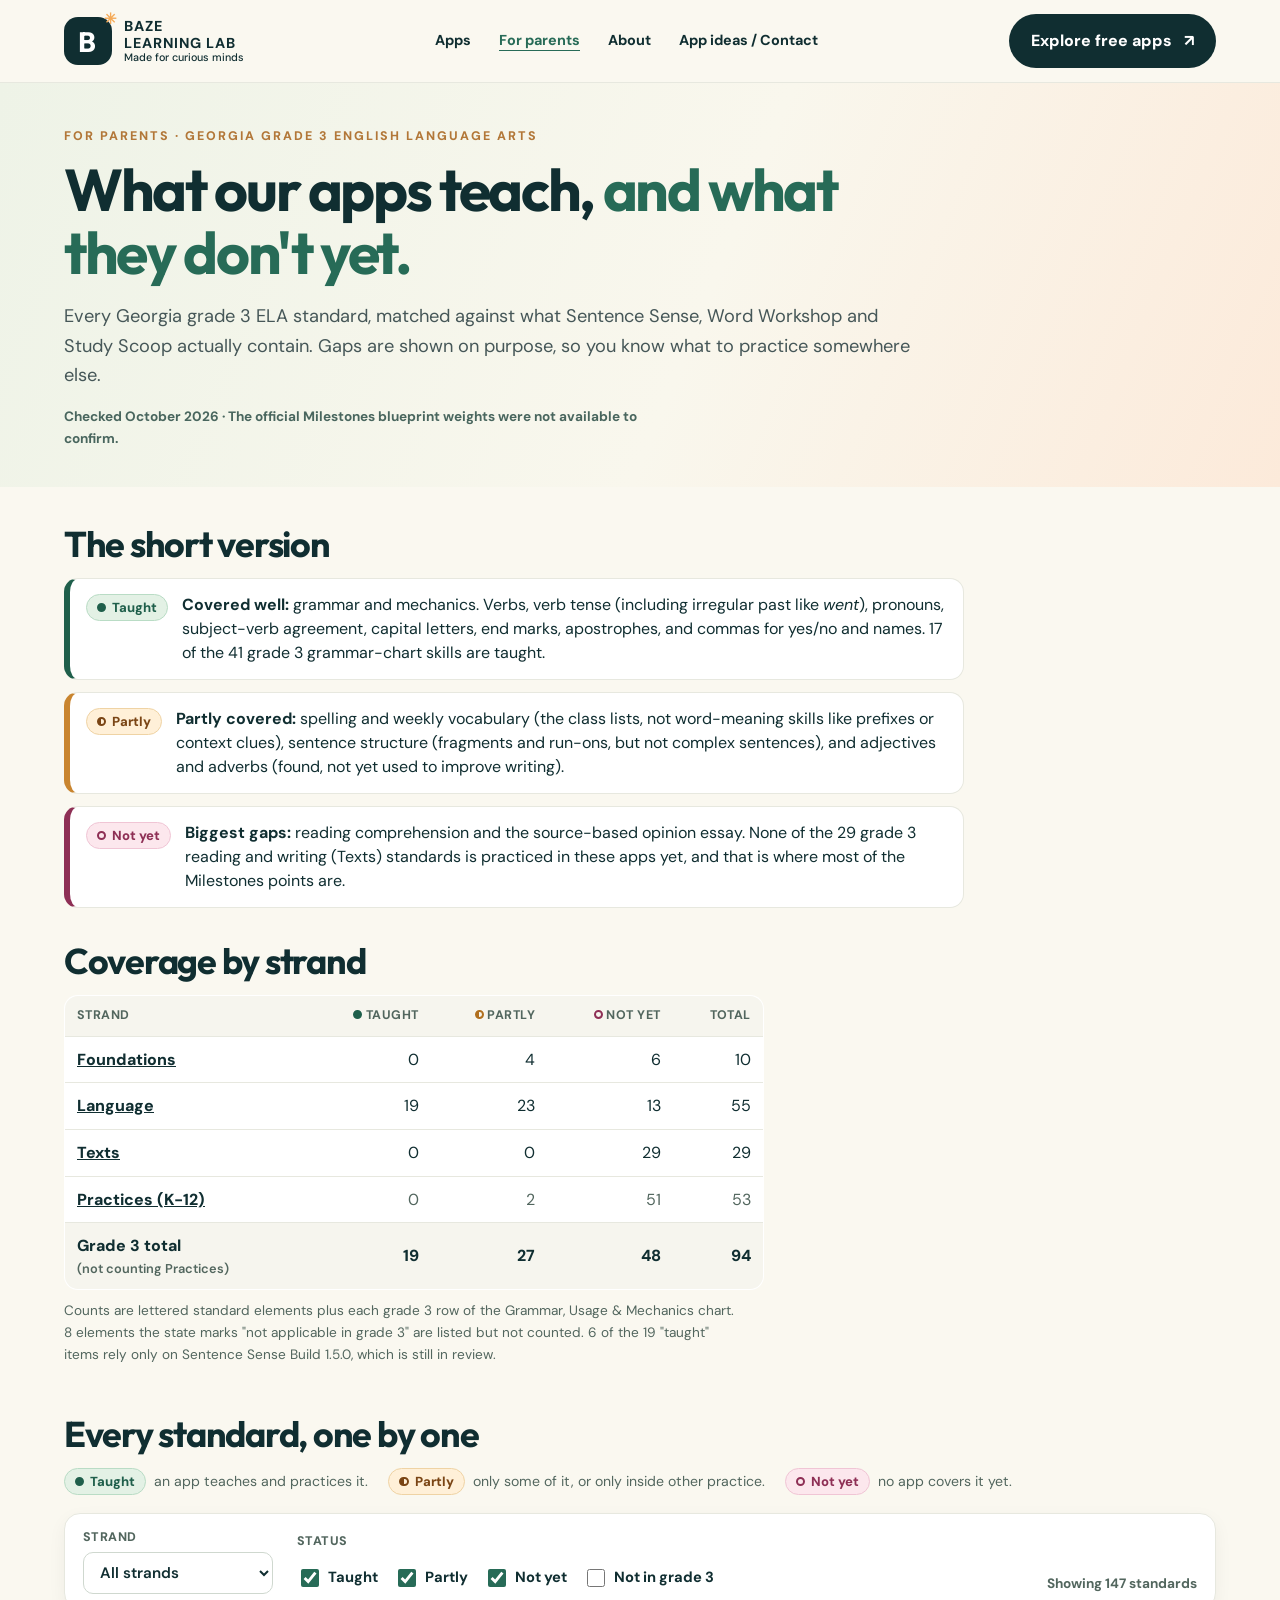
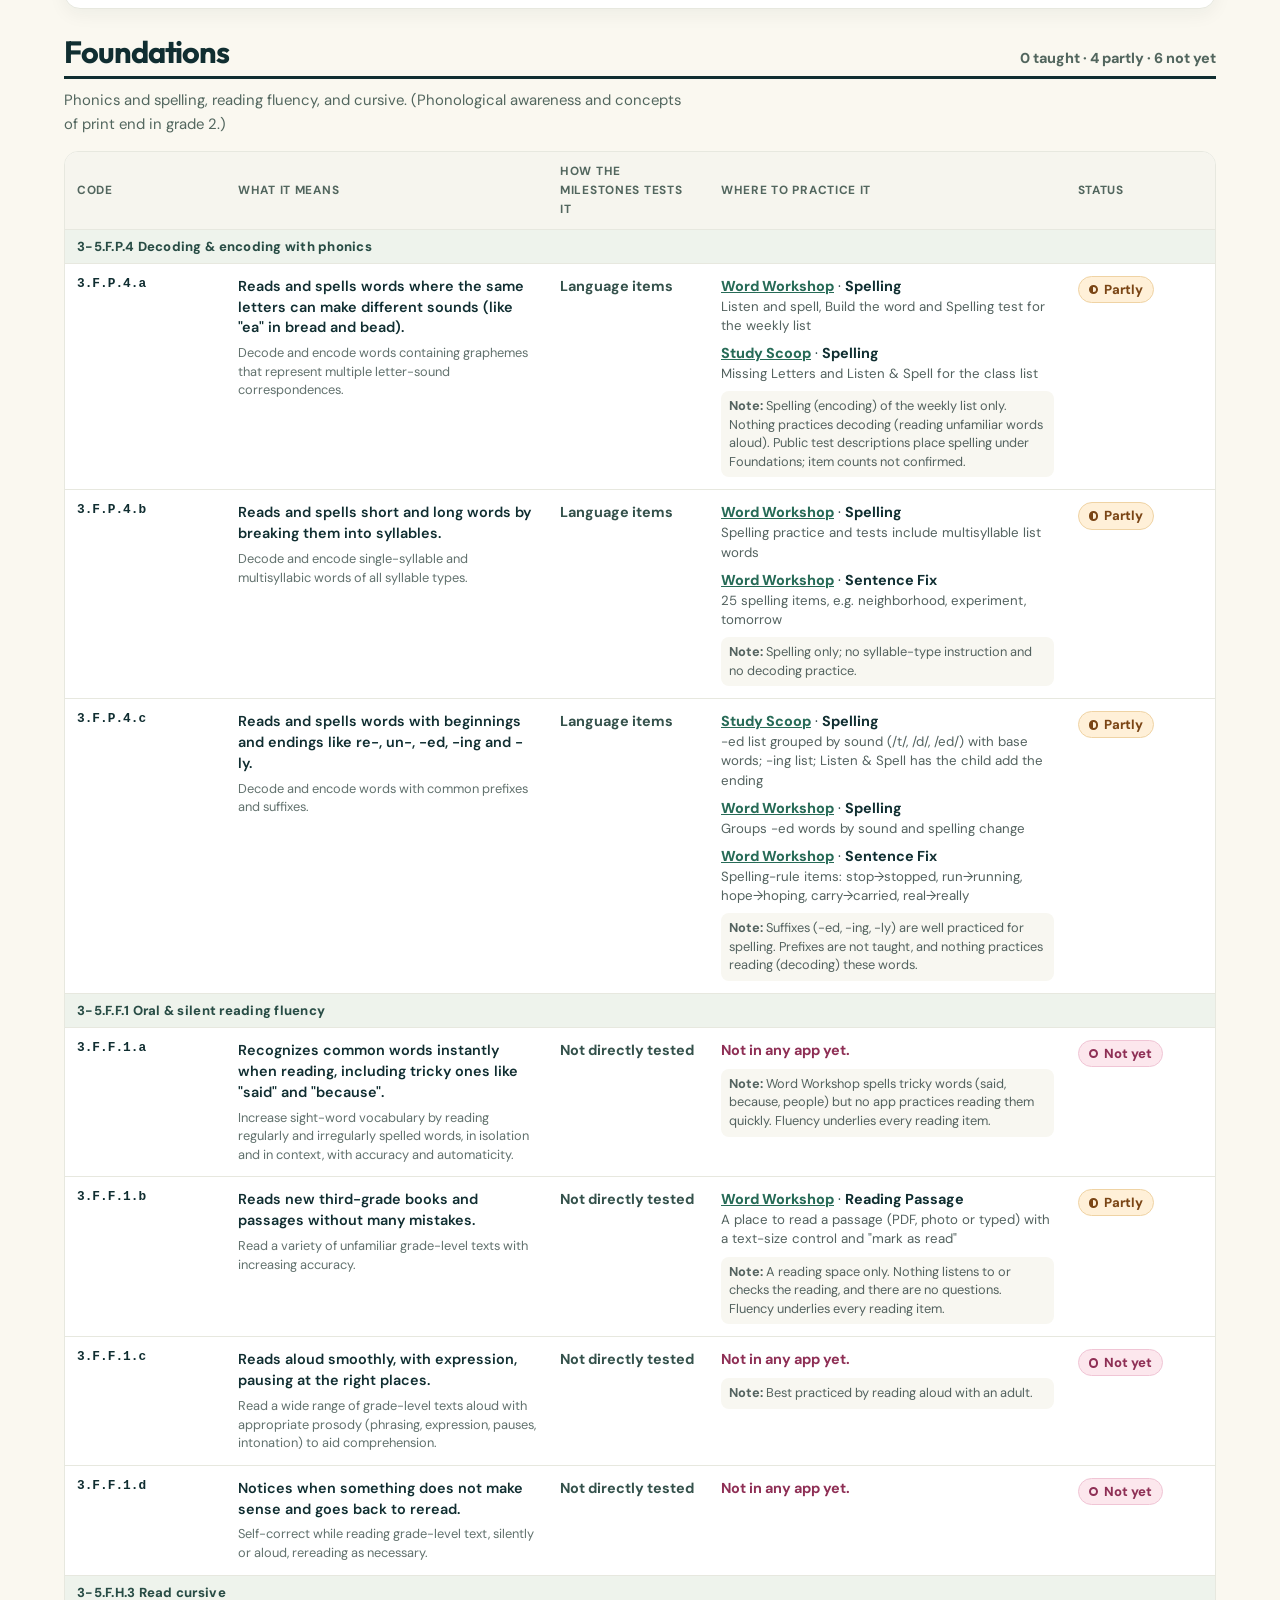
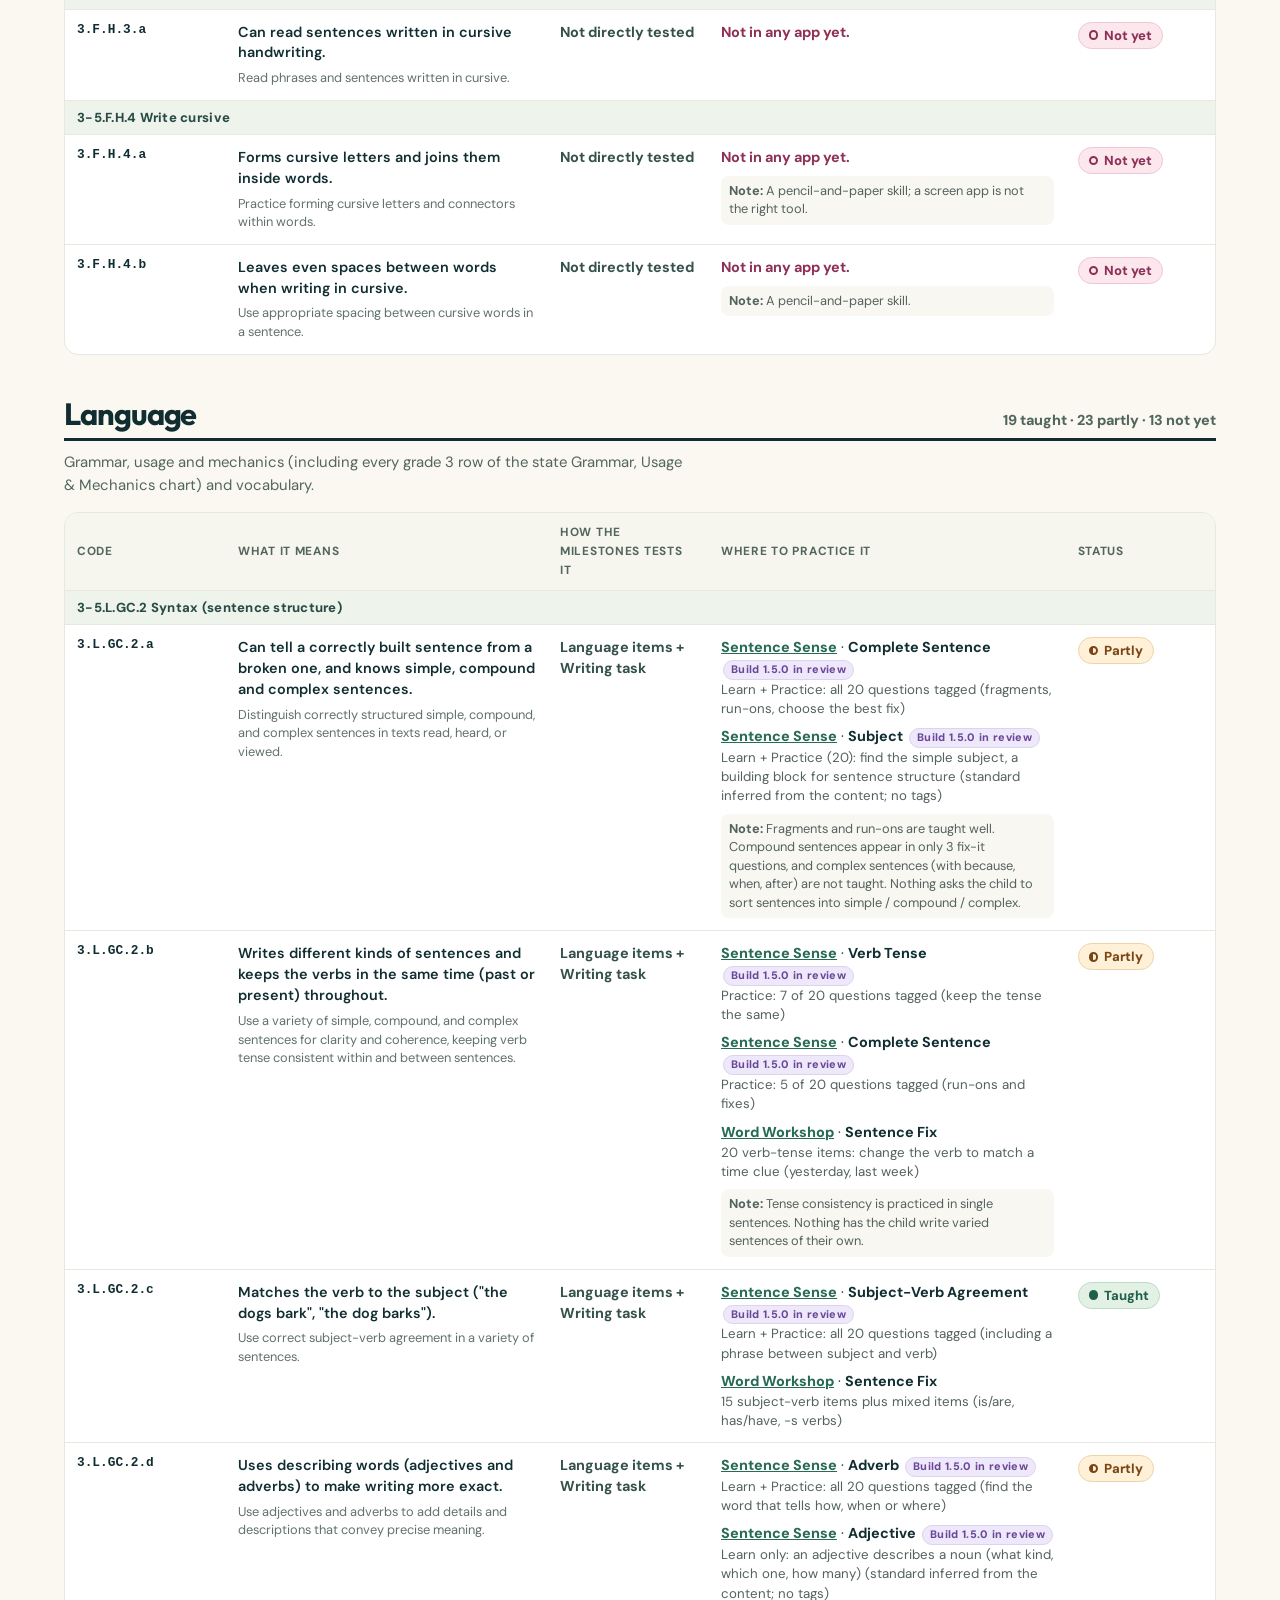
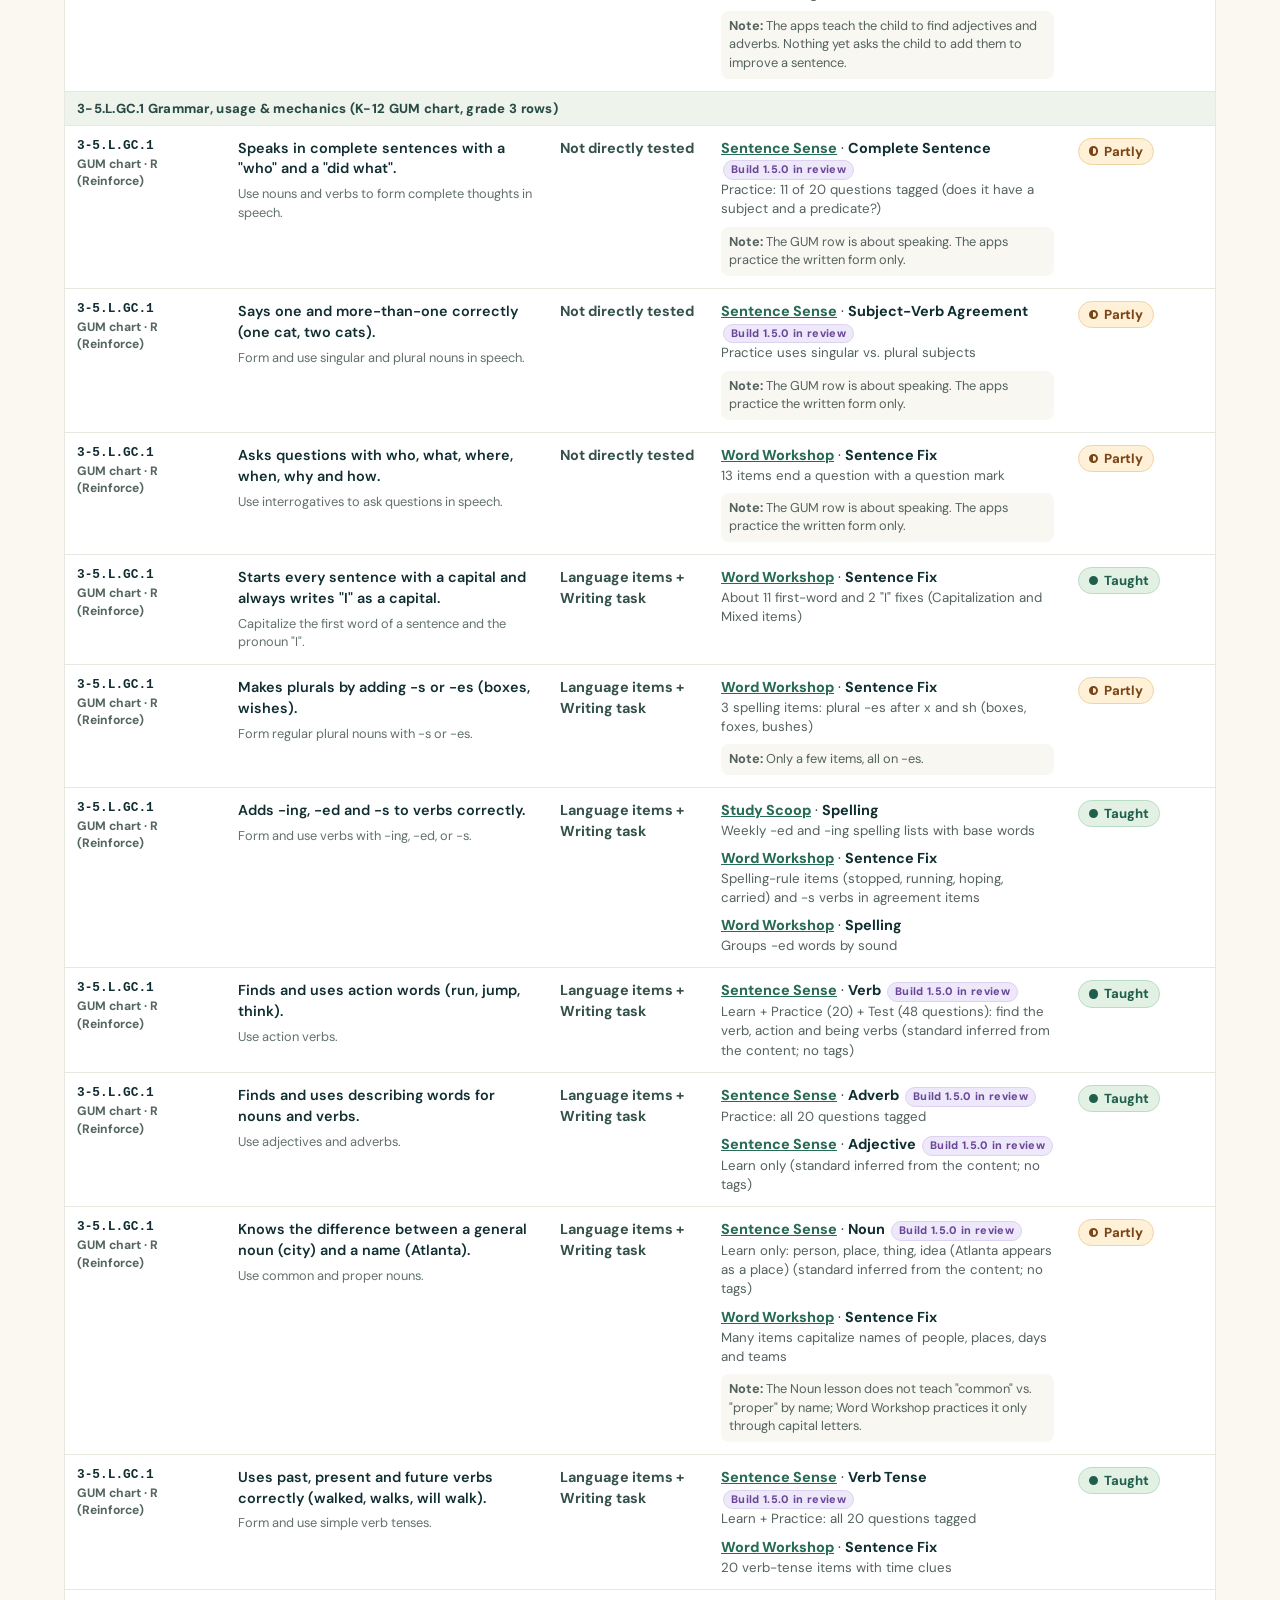
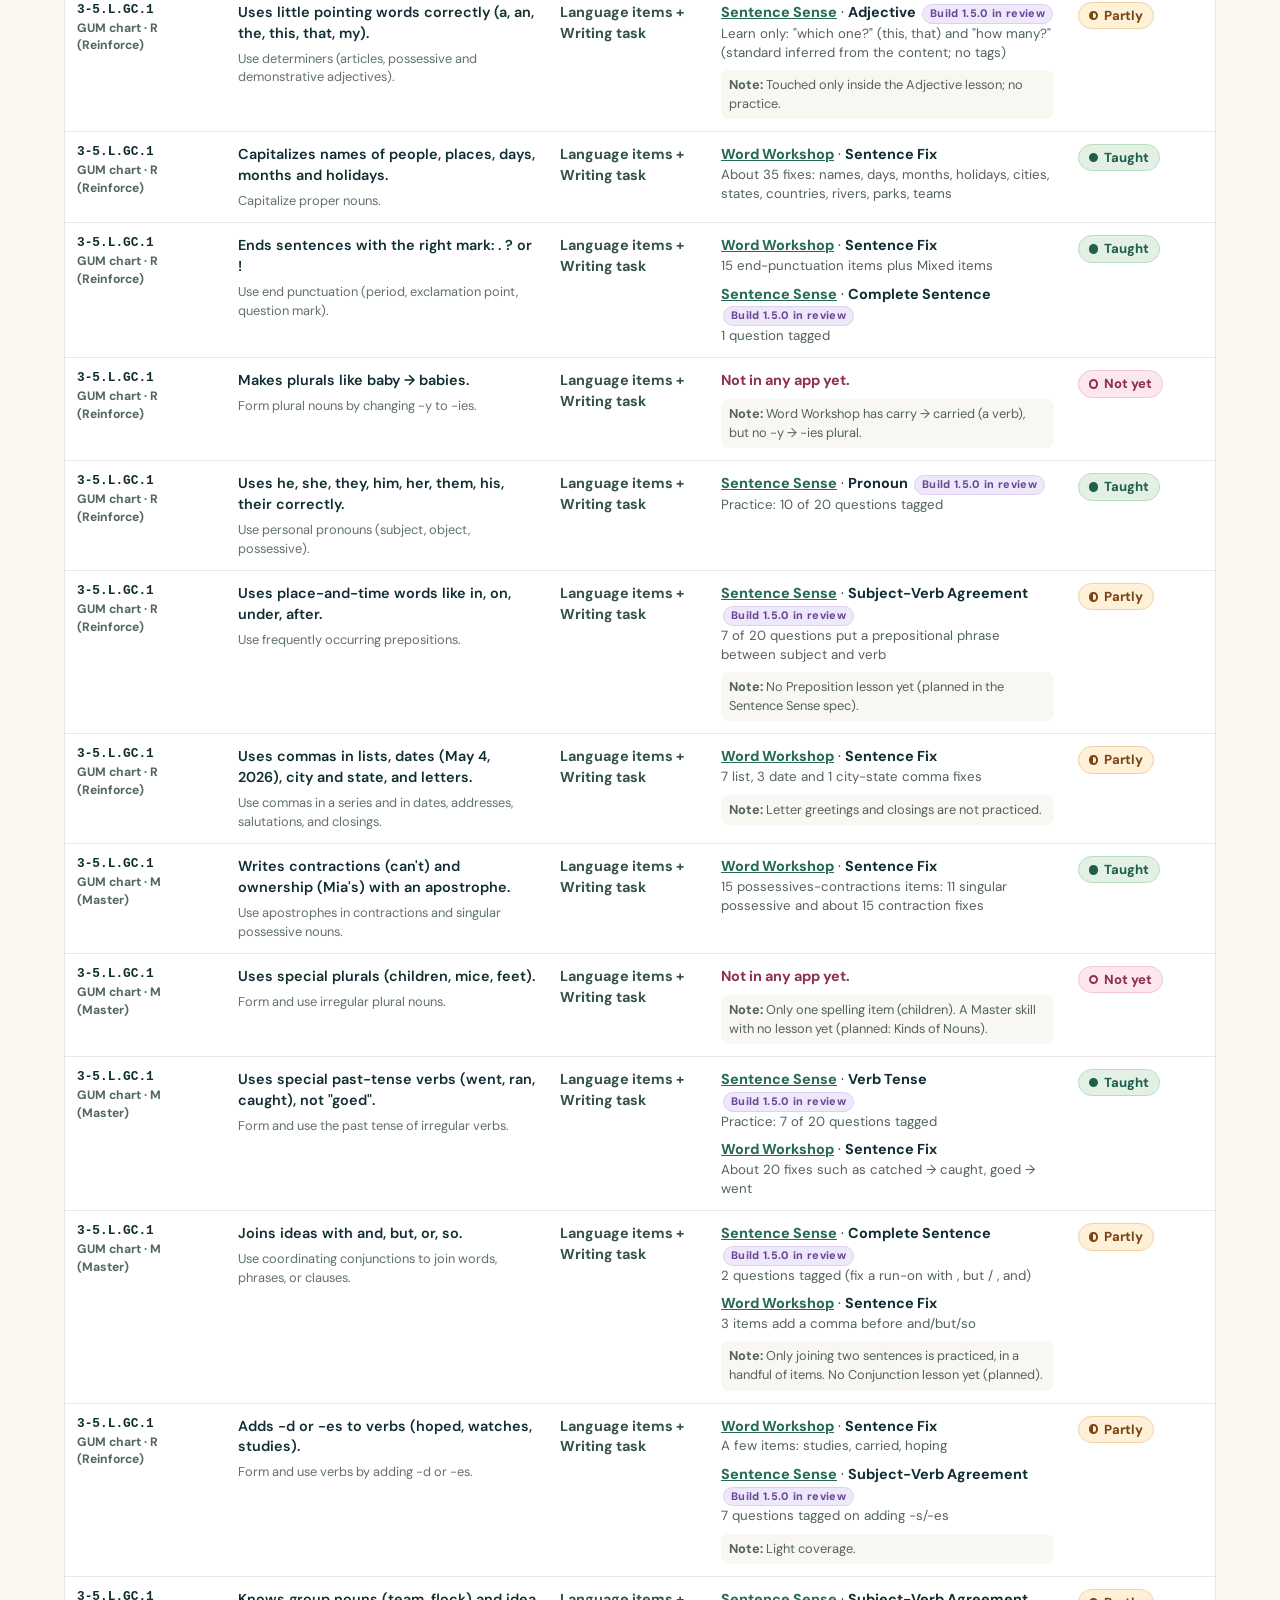
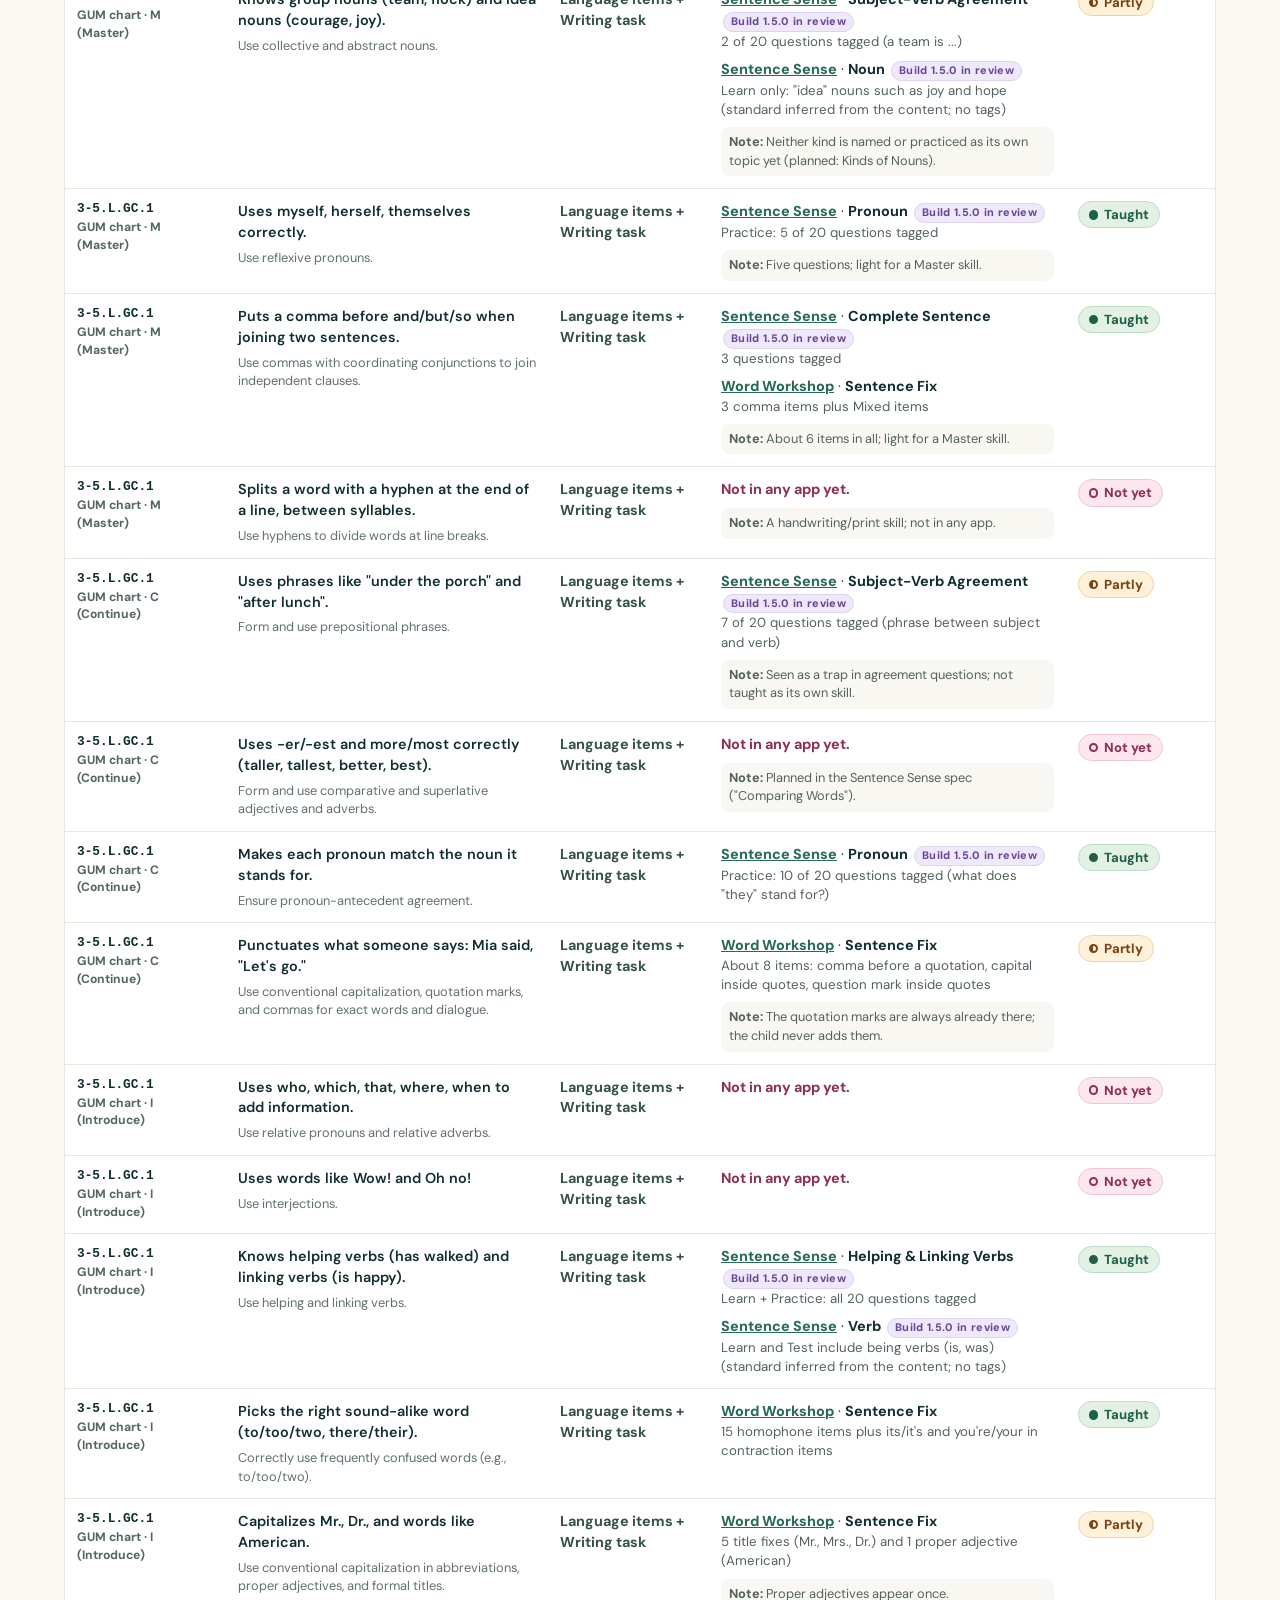
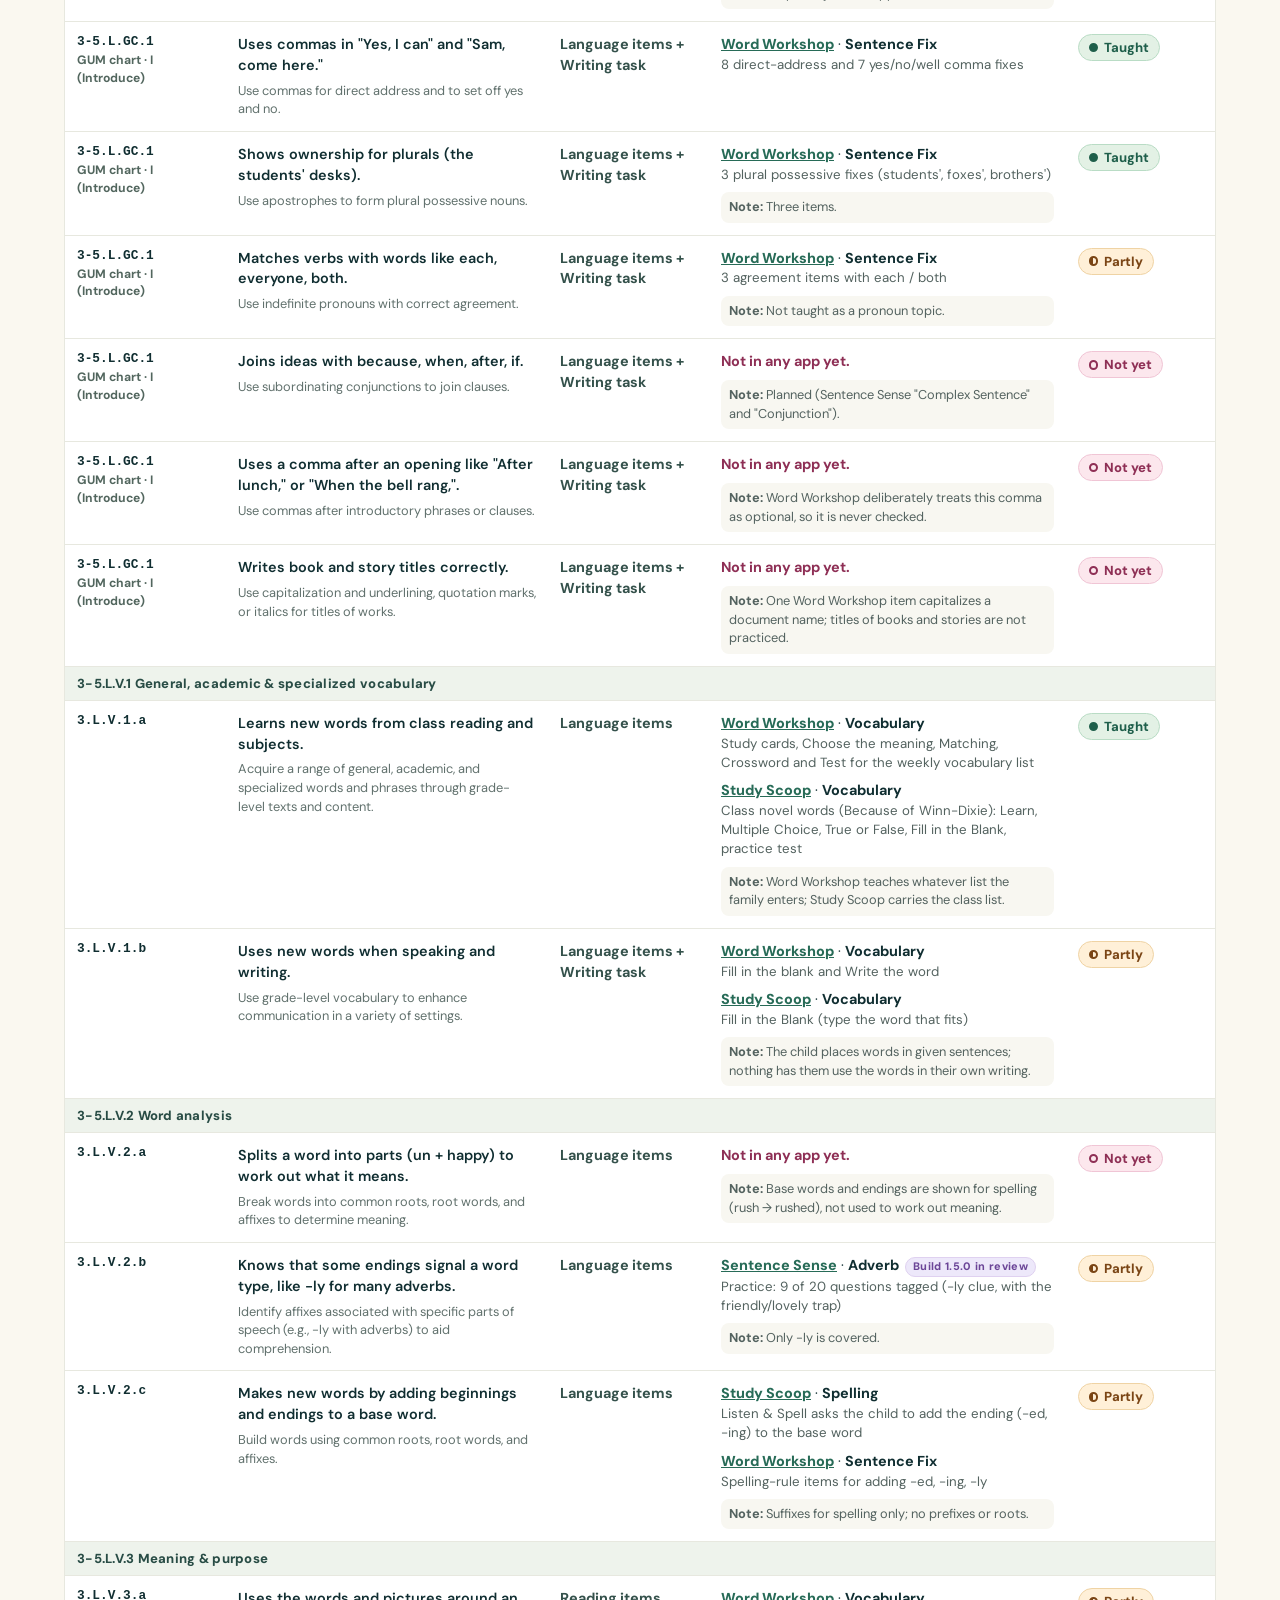
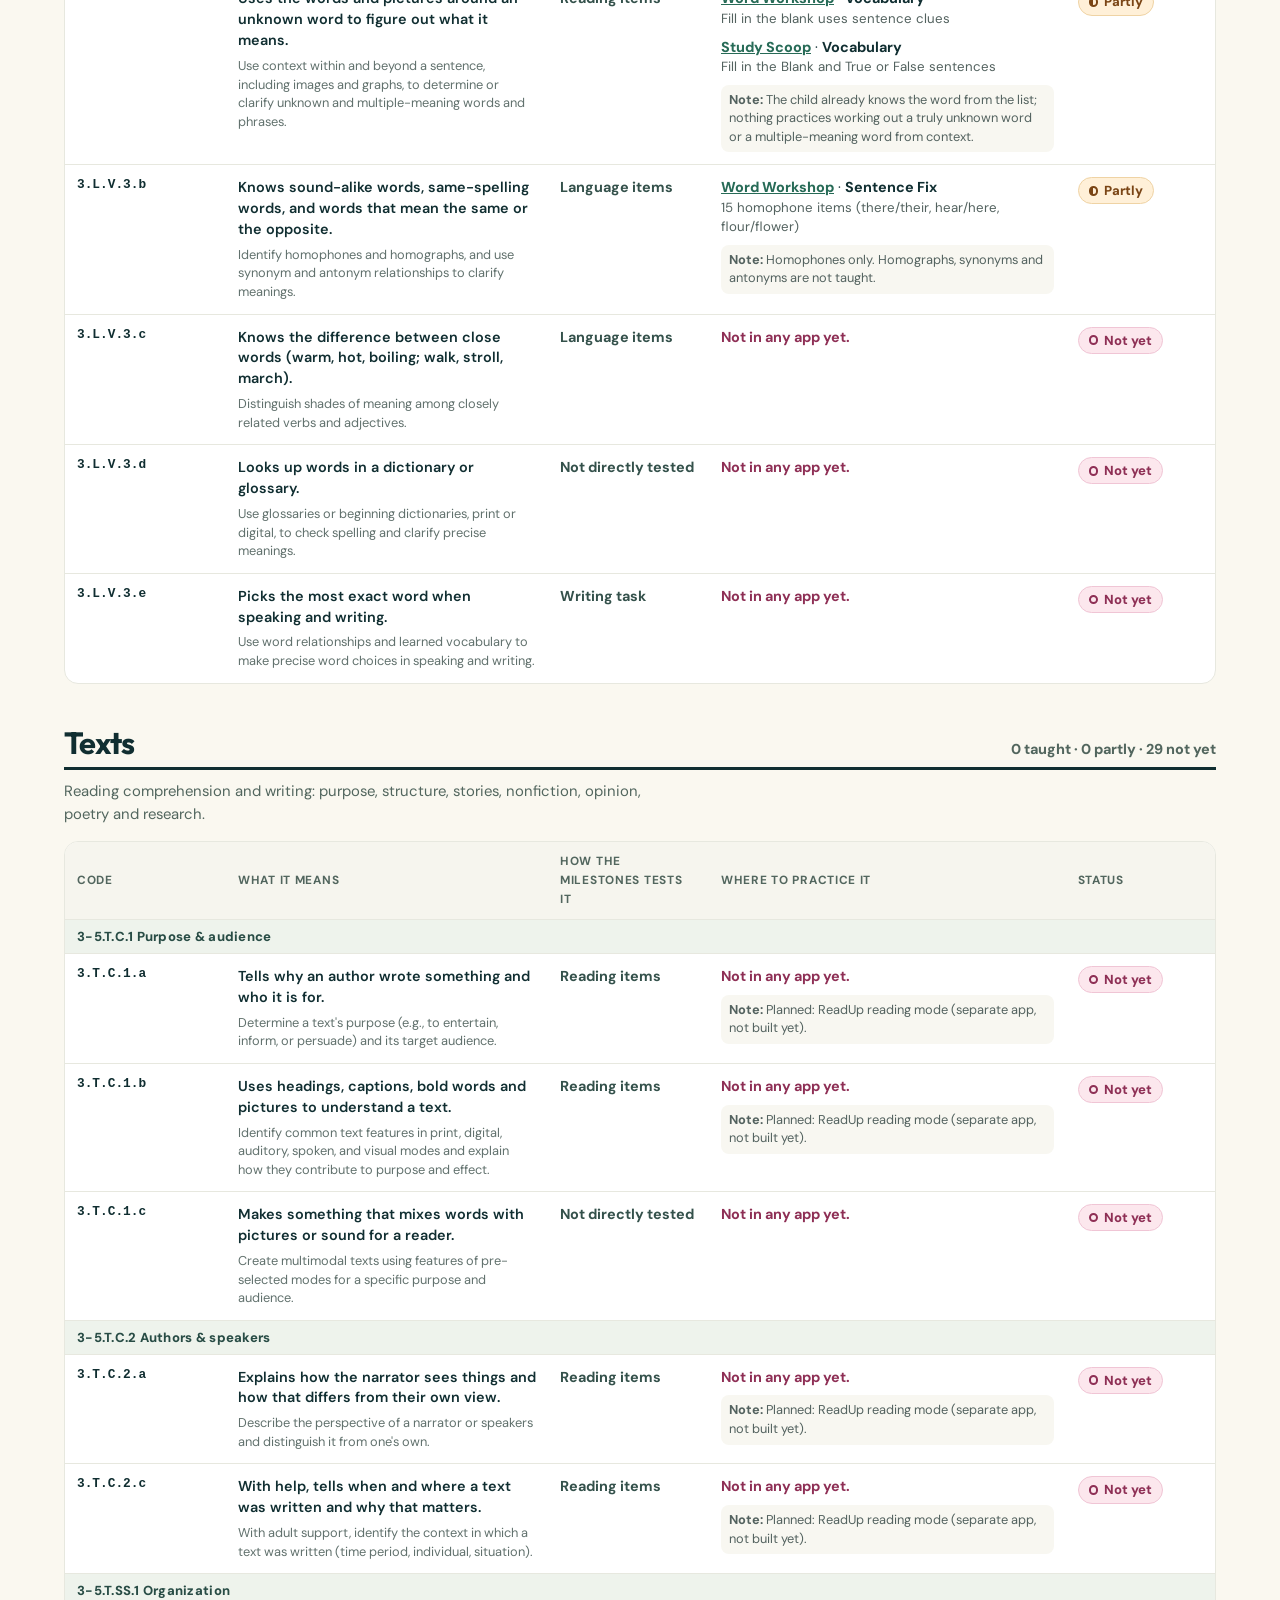
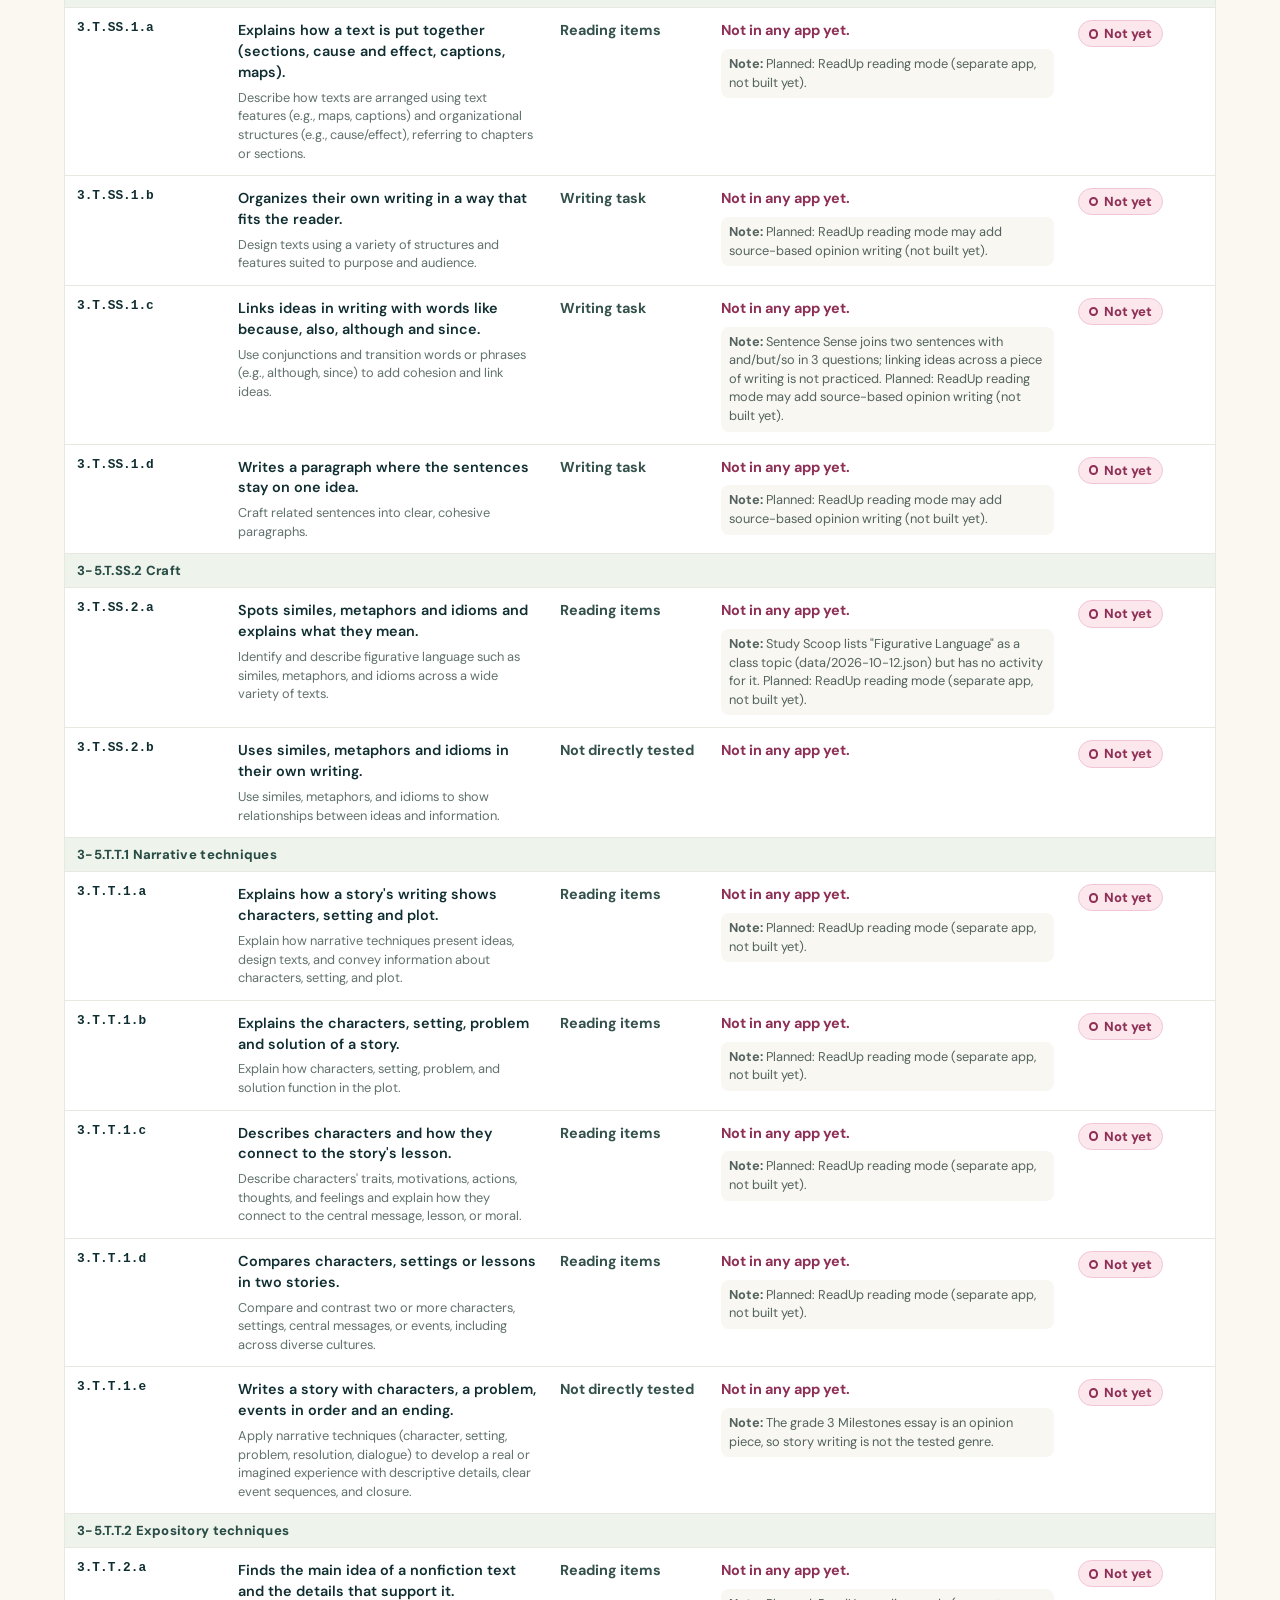
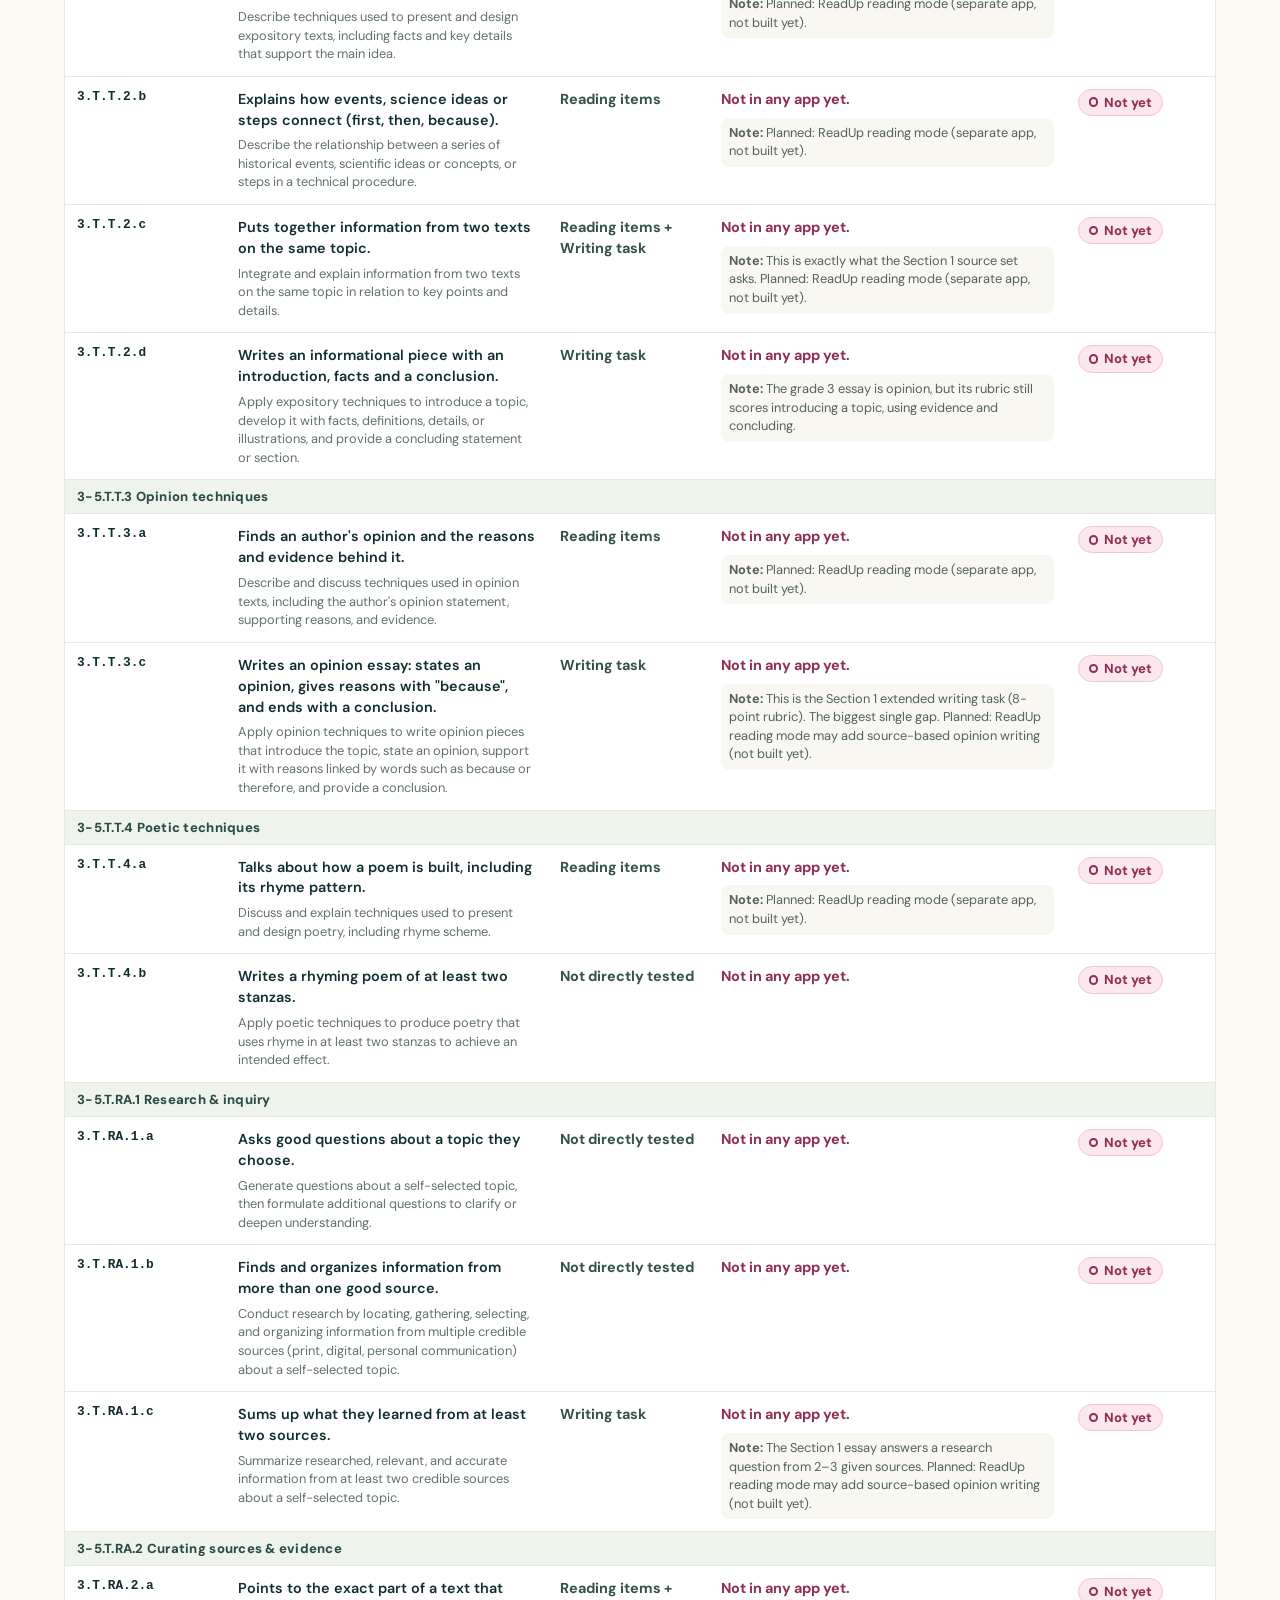
==== parents.html @ c62cdd1e "Add For Parents page: Georgia grade 3 ELA alignment New parents.html shows every Georgia grade 3 ELA" ====
<!doctype html>
<html lang="en">
<head>
  <meta charset="utf-8">
  <meta name="viewport" content="width=device-width, initial-scale=1">
  <meta name="theme-color" content="#102e31">
  <meta name="description" content="An honest table of what each Baze Learning Lab app teaches and how it lines up with every Georgia grade 3 English Language Arts standard tested by the Georgia Milestones, gaps included.">
  <meta property="og:title" content="For Parents: Georgia Grade 3 ELA Alignment | Baze Learning Lab">
  <meta property="og:type" content="website">
  <title>For Parents: Georgia Grade 3 ELA Alignment — Baze Learning Lab</title>
  <link rel="icon" href="favicon.svg" type="image/svg+xml">
  <link rel="stylesheet" href="styles.css">
  <link rel="stylesheet" href="parents.css">
  <script defer src="parents.js"></script>
</head>
<body class="parents-page">
  <!-- Generated by alignment/build-parents.js from ga-grade3-ela-alignment.json. Edit the JSON, then rebuild. -->
  <a class="skip-link" href="#main">Skip to content</a>
  <header class="site-header">
    <div class="wrap nav-inner">
      <a class="brand" href="index.html" aria-label="Baze Learning Lab home"><span class="brand-icon">B<span class="spark">✳</span></span><span>BAZE <strong>LEARNING LAB</strong><small>Made for curious minds</small></span></a>
      <nav aria-label="Main navigation"><a href="index.html#apps">Apps</a><a href="parents.html" aria-current="page">For parents</a><a href="index.html#about">About</a><a href="index.html#contact">App ideas / Contact</a></nav>
      <a class="nav-cta" href="index.html#apps">Explore free apps <span aria-hidden="true">↗</span></a>
      <button id="menuToggle" class="menu-toggle" aria-label="Open navigation" aria-expanded="false" aria-controls="mobileNav">☰</button>
    </div>
    <nav id="mobileNav" class="mobile-nav" aria-label="Mobile navigation" hidden><a href="index.html#apps">Explore apps</a><a href="parents.html" aria-current="page">For parents</a><a href="index.html#about">About</a><a href="index.html#contact">App ideas / Contact</a></nav>
  </header>
  <main id="main">
    <section class="parents-hero">
      <div class="wrap">
        <p class="eyebrow">FOR PARENTS · GEORGIA GRADE 3 ENGLISH LANGUAGE ARTS</p>
        <h1>What our apps teach, <em>and what they don't yet.</em></h1>
        <p class="hero-lead">Every Georgia grade 3 ELA standard, matched against what Sentence Sense, Word Workshop and Study Scoop actually contain. Gaps are shown on purpose, so you know what to practice somewhere else.</p>
        <p class="updated">Checked October 2026 · The official Milestones blueprint weights were not available to confirm.</p>
      </div>
    </section>

    <section class="wrap summary" aria-labelledby="summary-h">
      <h2 id="summary-h" class="section-h">The short version</h2>
      <ul class="summary-lines">
        <li class="sum-strong"><span class="sum-label"><span class="status status-taught"><span class="status-icon icon-taught" aria-hidden="true"></span>Taught</span></span><span><strong>Covered well:</strong> grammar and mechanics. Verbs, verb tense (including irregular past like <i>went</i>), pronouns, subject-verb agreement, capital letters, end marks, apostrophes, and commas for yes/no and names. 17 of the 41 grade 3 grammar-chart skills are taught.</span></li>
        <li class="sum-partly"><span class="sum-label"><span class="status status-partly"><span class="status-icon icon-partly" aria-hidden="true"></span>Partly</span></span><span><strong>Partly covered:</strong> spelling and weekly vocabulary (the class lists, not word-meaning skills like prefixes or context clues), sentence structure (fragments and run-ons, but not complex sentences), and adjectives and adverbs (found, not yet used to improve writing).</span></li>
        <li class="sum-gap"><span class="sum-label"><span class="status status-notyet"><span class="status-icon icon-notyet" aria-hidden="true"></span>Not yet</span></span><span><strong>Biggest gaps:</strong> reading comprehension and the source-based opinion essay. None of the 29 grade 3 reading and writing (Texts) standards is practiced in these apps yet, and that is where most of the Milestones points are.</span></li>
      </ul>

      <h2 class="section-h" id="coverage-h">Coverage by strand</h2>
      <div class="count-wrap">
        <table class="count-table" aria-labelledby="coverage-h">
          <thead><tr><th scope="col">Strand</th><th scope="col"><span class="status-icon icon-taught taught-ink" aria-hidden="true"></span> Taught</th><th scope="col"><span class="status-icon icon-partly partly-ink" aria-hidden="true"></span> Partly</th><th scope="col"><span class="status-icon icon-notyet notyet-ink" aria-hidden="true"></span> Not yet</th><th scope="col">Total</th></tr></thead>
          <tbody>
            <tr><th scope="row"><a href="#strand-foundations">Foundations</a></th><td>0</td><td>4</td><td>6</td><td>10</td></tr>
            <tr><th scope="row"><a href="#strand-language">Language</a></th><td>19</td><td>23</td><td>13</td><td>55</td></tr>
            <tr><th scope="row"><a href="#strand-texts">Texts</a></th><td>0</td><td>0</td><td>29</td><td>29</td></tr>
            <tr class="practices-row"><th scope="row"><a href="#strand-practices">Practices (K-12)</a></th><td>0</td><td>2</td><td>51</td><td>53</td></tr>
          </tbody>
          <tfoot><tr><th scope="row">Grade 3 total <span class="tfoot-sub">(not counting Practices)</span></th><td>19</td><td>27</td><td>48</td><td>94</td></tr></tfoot>
        </table>
      </div>
      <p class="fine">Counts are lettered standard elements plus each grade 3 row of the Grammar, Usage &amp; Mechanics chart. 8 elements the state marks "not applicable in grade 3" are listed but not counted. 6 of the 19 "taught" items rely only on Sentence Sense Build 1.5.0, which is still in review.</p>
    </section>

    <section class="wrap table-section" aria-labelledby="table-h">
      <h2 id="table-h" class="section-h">Every standard, one by one</h2>
      <p class="key"><span><span class="status status-taught"><span class="status-icon icon-taught" aria-hidden="true"></span>Taught</span> an app teaches and practices it.</span> <span><span class="status status-partly"><span class="status-icon icon-partly" aria-hidden="true"></span>Partly</span> only some of it, or only inside other practice.</span> <span><span class="status status-notyet"><span class="status-icon icon-notyet" aria-hidden="true"></span>Not yet</span> no app covers it yet.</span></p>

      <form class="align-filters" id="alignFilters" hidden aria-label="Filter the standards">
        <label class="sel"><span>Strand</span>
          <select id="fStrand">
            <option value="all">All strands</option>
            <option value="Foundations">Foundations</option>
            <option value="Language">Language</option>
            <option value="Texts">Texts</option>
            <option value="Practices">Practices (K-12)</option>
          </select>
        </label>
        <fieldset class="status-filter">
          <legend>Status</legend>
          <label><input type="checkbox" name="fStatus" value="taught" checked> Taught</label>
          <label><input type="checkbox" name="fStatus" value="partly" checked> Partly</label>
          <label><input type="checkbox" name="fStatus" value="not yet" checked> Not yet</label>
          <label><input type="checkbox" name="fStatus" value="not applicable"> Not in grade 3</label>
        </fieldset>
        <p class="filter-result" id="filterResult" role="status" aria-live="polite"></p>
      </form>

    <section class="strand" id="strand-foundations" data-strand-section="Foundations" aria-labelledby="h-foundations">
      <div class="strand-head">
        <h3 id="h-foundations">Foundations</h3>
        <p class="strand-count">0 taught · 4 partly · 6 not yet</p>
      </div>
      <p class="strand-blurb">Phonics and spelling, reading fluency, and cursive. (Phonological awareness and concepts of print end in grade 2.)</p>
      <table class="align-table">
        <caption class="visually-hidden">Foundations standards: what each means, how the Georgia Milestones tests it, where to practice it, and its status</caption>
        <thead>
          <tr><th scope="col">Code</th><th scope="col">What it means</th><th scope="col">How the Milestones tests it</th><th scope="col">Where to practice it</th><th scope="col">Status</th></tr>
        </thead>
        <tbody>
          <tr class="group-row" data-group-for="Foundations"><th colspan="5" scope="colgroup">3-5.F.P.4 Decoding &amp; encoding with phonics</th></tr>
          <tr data-strand="Foundations" data-status="partly" class="row-partly">
            <th scope="row" data-label="Code"><span class="code">3.F.P.4.a</span></th>
            <td data-label="What it means"><p class="plain">Reads and spells words where the same letters can make different sounds (like &quot;ea&quot; in bread and bead).</p><p class="official"><span class="visually-hidden">Official wording, paraphrased: </span>Decode and encode words containing graphemes that represent multiple letter-sound correspondences.</p></td>
            <td data-label="How the Milestones tests it"><span class="test">Language items</span></td>
            <td data-label="Where to practice"><ul class="where-list"><li><a href="https://bazeocrisy.github.io/Word-Workshop/" target="_blank" rel="noopener noreferrer">Word Workshop</a> · <strong>Spelling</strong><span class="detail">Listen and spell, Build the word and Spelling test for the weekly list</span></li><li><a href="https://bazeocrisy.github.io/Study-Scoop/" target="_blank" rel="noopener noreferrer">Study Scoop</a> · <strong>Spelling</strong><span class="detail">Missing Letters and Listen &amp; Spell for the class list</span></li></ul><p class="note"><strong>Note:</strong> Spelling (encoding) of the weekly list only. Nothing practices decoding (reading unfamiliar words aloud). Public test descriptions place spelling under Foundations; item counts not confirmed.</p></td>
            <td data-label="Status"><span class="status status-partly"><span class="status-icon icon-partly" aria-hidden="true"></span>Partly</span></td>
          </tr>
          <tr data-strand="Foundations" data-status="partly" class="row-partly">
            <th scope="row" data-label="Code"><span class="code">3.F.P.4.b</span></th>
            <td data-label="What it means"><p class="plain">Reads and spells short and long words by breaking them into syllables.</p><p class="official"><span class="visually-hidden">Official wording, paraphrased: </span>Decode and encode single-syllable and multisyllabic words of all syllable types.</p></td>
            <td data-label="How the Milestones tests it"><span class="test">Language items</span></td>
            <td data-label="Where to practice"><ul class="where-list"><li><a href="https://bazeocrisy.github.io/Word-Workshop/" target="_blank" rel="noopener noreferrer">Word Workshop</a> · <strong>Spelling</strong><span class="detail">Spelling practice and tests include multisyllable list words</span></li><li><a href="https://bazeocrisy.github.io/Word-Workshop/" target="_blank" rel="noopener noreferrer">Word Workshop</a> · <strong>Sentence Fix</strong><span class="detail">25 spelling items, e.g. neighborhood, experiment, tomorrow</span></li></ul><p class="note"><strong>Note:</strong> Spelling only; no syllable-type instruction and no decoding practice.</p></td>
            <td data-label="Status"><span class="status status-partly"><span class="status-icon icon-partly" aria-hidden="true"></span>Partly</span></td>
          </tr>
          <tr data-strand="Foundations" data-status="partly" class="row-partly">
            <th scope="row" data-label="Code"><span class="code">3.F.P.4.c</span></th>
            <td data-label="What it means"><p class="plain">Reads and spells words with beginnings and endings like re-, un-, -ed, -ing and -ly.</p><p class="official"><span class="visually-hidden">Official wording, paraphrased: </span>Decode and encode words with common prefixes and suffixes.</p></td>
            <td data-label="How the Milestones tests it"><span class="test">Language items</span></td>
            <td data-label="Where to practice"><ul class="where-list"><li><a href="https://bazeocrisy.github.io/Study-Scoop/" target="_blank" rel="noopener noreferrer">Study Scoop</a> · <strong>Spelling</strong><span class="detail">-ed list grouped by sound (/t/, /d/, /ed/) with base words; -ing list; Listen &amp; Spell has the child add the ending</span></li><li><a href="https://bazeocrisy.github.io/Word-Workshop/" target="_blank" rel="noopener noreferrer">Word Workshop</a> · <strong>Spelling</strong><span class="detail">Groups -ed words by sound and spelling change</span></li><li><a href="https://bazeocrisy.github.io/Word-Workshop/" target="_blank" rel="noopener noreferrer">Word Workshop</a> · <strong>Sentence Fix</strong><span class="detail">Spelling-rule items: stop→stopped, run→running, hope→hoping, carry→carried, real→really</span></li></ul><p class="note"><strong>Note:</strong> Suffixes (-ed, -ing, -ly) are well practiced for spelling. Prefixes are not taught, and nothing practices reading (decoding) these words.</p></td>
            <td data-label="Status"><span class="status status-partly"><span class="status-icon icon-partly" aria-hidden="true"></span>Partly</span></td>
          </tr>
          <tr class="group-row" data-group-for="Foundations"><th colspan="5" scope="colgroup">3-5.F.F.1 Oral &amp; silent reading fluency</th></tr>
          <tr data-strand="Foundations" data-status="not yet" class="row-notyet">
            <th scope="row" data-label="Code"><span class="code">3.F.F.1.a</span></th>
            <td data-label="What it means"><p class="plain">Recognizes common words instantly when reading, including tricky ones like &quot;said&quot; and &quot;because&quot;.</p><p class="official"><span class="visually-hidden">Official wording, paraphrased: </span>Increase sight-word vocabulary by reading regularly and irregularly spelled words, in isolation and in context, with accuracy and automaticity.</p></td>
            <td data-label="How the Milestones tests it"><span class="test">Not directly tested</span></td>
            <td data-label="Where to practice"><p class="none">Not in any app yet.</p><p class="note"><strong>Note:</strong> Word Workshop spells tricky words (said, because, people) but no app practices reading them quickly. Fluency underlies every reading item.</p></td>
            <td data-label="Status"><span class="status status-notyet"><span class="status-icon icon-notyet" aria-hidden="true"></span>Not yet</span></td>
          </tr>
          <tr data-strand="Foundations" data-status="partly" class="row-partly">
            <th scope="row" data-label="Code"><span class="code">3.F.F.1.b</span></th>
            <td data-label="What it means"><p class="plain">Reads new third-grade books and passages without many mistakes.</p><p class="official"><span class="visually-hidden">Official wording, paraphrased: </span>Read a variety of unfamiliar grade-level texts with increasing accuracy.</p></td>
            <td data-label="How the Milestones tests it"><span class="test">Not directly tested</span></td>
            <td data-label="Where to practice"><ul class="where-list"><li><a href="https://bazeocrisy.github.io/Word-Workshop/" target="_blank" rel="noopener noreferrer">Word Workshop</a> · <strong>Reading Passage</strong><span class="detail">A place to read a passage (PDF, photo or typed) with a text-size control and &quot;mark as read&quot;</span></li></ul><p class="note"><strong>Note:</strong> A reading space only. Nothing listens to or checks the reading, and there are no questions. Fluency underlies every reading item.</p></td>
            <td data-label="Status"><span class="status status-partly"><span class="status-icon icon-partly" aria-hidden="true"></span>Partly</span></td>
          </tr>
          <tr data-strand="Foundations" data-status="not yet" class="row-notyet">
            <th scope="row" data-label="Code"><span class="code">3.F.F.1.c</span></th>
            <td data-label="What it means"><p class="plain">Reads aloud smoothly, with expression, pausing at the right places.</p><p class="official"><span class="visually-hidden">Official wording, paraphrased: </span>Read a wide range of grade-level texts aloud with appropriate prosody (phrasing, expression, pauses, intonation) to aid comprehension.</p></td>
            <td data-label="How the Milestones tests it"><span class="test">Not directly tested</span></td>
            <td data-label="Where to practice"><p class="none">Not in any app yet.</p><p class="note"><strong>Note:</strong> Best practiced by reading aloud with an adult.</p></td>
            <td data-label="Status"><span class="status status-notyet"><span class="status-icon icon-notyet" aria-hidden="true"></span>Not yet</span></td>
          </tr>
          <tr data-strand="Foundations" data-status="not yet" class="row-notyet">
            <th scope="row" data-label="Code"><span class="code">3.F.F.1.d</span></th>
            <td data-label="What it means"><p class="plain">Notices when something does not make sense and goes back to reread.</p><p class="official"><span class="visually-hidden">Official wording, paraphrased: </span>Self-correct while reading grade-level text, silently or aloud, rereading as necessary.</p></td>
            <td data-label="How the Milestones tests it"><span class="test">Not directly tested</span></td>
            <td data-label="Where to practice"><p class="none">Not in any app yet.</p></td>
            <td data-label="Status"><span class="status status-notyet"><span class="status-icon icon-notyet" aria-hidden="true"></span>Not yet</span></td>
          </tr>
          <tr class="group-row" data-group-for="Foundations"><th colspan="5" scope="colgroup">3-5.F.H.3 Read cursive</th></tr>
          <tr data-strand="Foundations" data-status="not yet" class="row-notyet">
            <th scope="row" data-label="Code"><span class="code">3.F.H.3.a</span></th>
            <td data-label="What it means"><p class="plain">Can read sentences written in cursive handwriting.</p><p class="official"><span class="visually-hidden">Official wording, paraphrased: </span>Read phrases and sentences written in cursive.</p></td>
            <td data-label="How the Milestones tests it"><span class="test">Not directly tested</span></td>
            <td data-label="Where to practice"><p class="none">Not in any app yet.</p></td>
            <td data-label="Status"><span class="status status-notyet"><span class="status-icon icon-notyet" aria-hidden="true"></span>Not yet</span></td>
          </tr>
          <tr class="group-row" data-group-for="Foundations"><th colspan="5" scope="colgroup">3-5.F.H.4 Write cursive</th></tr>
          <tr data-strand="Foundations" data-status="not yet" class="row-notyet">
            <th scope="row" data-label="Code"><span class="code">3.F.H.4.a</span></th>
            <td data-label="What it means"><p class="plain">Forms cursive letters and joins them inside words.</p><p class="official"><span class="visually-hidden">Official wording, paraphrased: </span>Practice forming cursive letters and connectors within words.</p></td>
            <td data-label="How the Milestones tests it"><span class="test">Not directly tested</span></td>
            <td data-label="Where to practice"><p class="none">Not in any app yet.</p><p class="note"><strong>Note:</strong> A pencil-and-paper skill; a screen app is not the right tool.</p></td>
            <td data-label="Status"><span class="status status-notyet"><span class="status-icon icon-notyet" aria-hidden="true"></span>Not yet</span></td>
          </tr>
          <tr data-strand="Foundations" data-status="not yet" class="row-notyet">
            <th scope="row" data-label="Code"><span class="code">3.F.H.4.b</span></th>
            <td data-label="What it means"><p class="plain">Leaves even spaces between words when writing in cursive.</p><p class="official"><span class="visually-hidden">Official wording, paraphrased: </span>Use appropriate spacing between cursive words in a sentence.</p></td>
            <td data-label="How the Milestones tests it"><span class="test">Not directly tested</span></td>
            <td data-label="Where to practice"><p class="none">Not in any app yet.</p><p class="note"><strong>Note:</strong> A pencil-and-paper skill.</p></td>
            <td data-label="Status"><span class="status status-notyet"><span class="status-icon icon-notyet" aria-hidden="true"></span>Not yet</span></td>
          </tr>
        </tbody>
      </table>
    </section>

    <section class="strand" id="strand-language" data-strand-section="Language" aria-labelledby="h-language">
      <div class="strand-head">
        <h3 id="h-language">Language</h3>
        <p class="strand-count">19 taught · 23 partly · 13 not yet</p>
      </div>
      <p class="strand-blurb">Grammar, usage and mechanics (including every grade 3 row of the state Grammar, Usage &amp; Mechanics chart) and vocabulary.</p>
      <table class="align-table">
        <caption class="visually-hidden">Language standards: what each means, how the Georgia Milestones tests it, where to practice it, and its status</caption>
        <thead>
          <tr><th scope="col">Code</th><th scope="col">What it means</th><th scope="col">How the Milestones tests it</th><th scope="col">Where to practice it</th><th scope="col">Status</th></tr>
        </thead>
        <tbody>
          <tr class="group-row" data-group-for="Language"><th colspan="5" scope="colgroup">3-5.L.GC.2 Syntax (sentence structure)</th></tr>
          <tr data-strand="Language" data-status="partly" class="row-partly">
            <th scope="row" data-label="Code"><span class="code">3.L.GC.2.a</span></th>
            <td data-label="What it means"><p class="plain">Can tell a correctly built sentence from a broken one, and knows simple, compound and complex sentences.</p><p class="official"><span class="visually-hidden">Official wording, paraphrased: </span>Distinguish correctly structured simple, compound, and complex sentences in texts read, heard, or viewed.</p></td>
            <td data-label="How the Milestones tests it"><span class="test">Language items + Writing task</span></td>
            <td data-label="Where to practice"><ul class="where-list"><li><a href="https://bazeocrisy.github.io/Sentence-Sense/" target="_blank" rel="noopener noreferrer">Sentence Sense</a> · <strong>Complete Sentence</strong> <span class="tag-review">Build 1.5.0 in review</span><span class="detail">Learn + Practice: all 20 questions tagged (fragments, run-ons, choose the best fix)</span></li><li><a href="https://bazeocrisy.github.io/Sentence-Sense/" target="_blank" rel="noopener noreferrer">Sentence Sense</a> · <strong>Subject</strong> <span class="tag-review">Build 1.5.0 in review</span><span class="detail">Learn + Practice (20): find the simple subject, a building block for sentence structure (standard inferred from the content; no tags)</span></li></ul><p class="note"><strong>Note:</strong> Fragments and run-ons are taught well. Compound sentences appear in only 3 fix-it questions, and complex sentences (with because, when, after) are not taught. Nothing asks the child to sort sentences into simple / compound / complex.</p></td>
            <td data-label="Status"><span class="status status-partly"><span class="status-icon icon-partly" aria-hidden="true"></span>Partly</span></td>
          </tr>
          <tr data-strand="Language" data-status="partly" class="row-partly">
            <th scope="row" data-label="Code"><span class="code">3.L.GC.2.b</span></th>
            <td data-label="What it means"><p class="plain">Writes different kinds of sentences and keeps the verbs in the same time (past or present) throughout.</p><p class="official"><span class="visually-hidden">Official wording, paraphrased: </span>Use a variety of simple, compound, and complex sentences for clarity and coherence, keeping verb tense consistent within and between sentences.</p></td>
            <td data-label="How the Milestones tests it"><span class="test">Language items + Writing task</span></td>
            <td data-label="Where to practice"><ul class="where-list"><li><a href="https://bazeocrisy.github.io/Sentence-Sense/" target="_blank" rel="noopener noreferrer">Sentence Sense</a> · <strong>Verb Tense</strong> <span class="tag-review">Build 1.5.0 in review</span><span class="detail">Practice: 7 of 20 questions tagged (keep the tense the same)</span></li><li><a href="https://bazeocrisy.github.io/Sentence-Sense/" target="_blank" rel="noopener noreferrer">Sentence Sense</a> · <strong>Complete Sentence</strong> <span class="tag-review">Build 1.5.0 in review</span><span class="detail">Practice: 5 of 20 questions tagged (run-ons and fixes)</span></li><li><a href="https://bazeocrisy.github.io/Word-Workshop/" target="_blank" rel="noopener noreferrer">Word Workshop</a> · <strong>Sentence Fix</strong><span class="detail">20 verb-tense items: change the verb to match a time clue (yesterday, last week)</span></li></ul><p class="note"><strong>Note:</strong> Tense consistency is practiced in single sentences. Nothing has the child write varied sentences of their own.</p></td>
            <td data-label="Status"><span class="status status-partly"><span class="status-icon icon-partly" aria-hidden="true"></span>Partly</span></td>
          </tr>
          <tr data-strand="Language" data-status="taught" class="row-taught">
            <th scope="row" data-label="Code"><span class="code">3.L.GC.2.c</span></th>
            <td data-label="What it means"><p class="plain">Matches the verb to the subject (&quot;the dogs bark&quot;, &quot;the dog barks&quot;).</p><p class="official"><span class="visually-hidden">Official wording, paraphrased: </span>Use correct subject-verb agreement in a variety of sentences.</p></td>
            <td data-label="How the Milestones tests it"><span class="test">Language items + Writing task</span></td>
            <td data-label="Where to practice"><ul class="where-list"><li><a href="https://bazeocrisy.github.io/Sentence-Sense/" target="_blank" rel="noopener noreferrer">Sentence Sense</a> · <strong>Subject-Verb Agreement</strong> <span class="tag-review">Build 1.5.0 in review</span><span class="detail">Learn + Practice: all 20 questions tagged (including a phrase between subject and verb)</span></li><li><a href="https://bazeocrisy.github.io/Word-Workshop/" target="_blank" rel="noopener noreferrer">Word Workshop</a> · <strong>Sentence Fix</strong><span class="detail">15 subject-verb items plus mixed items (is/are, has/have, -s verbs)</span></li></ul></td>
            <td data-label="Status"><span class="status status-taught"><span class="status-icon icon-taught" aria-hidden="true"></span>Taught</span></td>
          </tr>
          <tr data-strand="Language" data-status="partly" class="row-partly">
            <th scope="row" data-label="Code"><span class="code">3.L.GC.2.d</span></th>
            <td data-label="What it means"><p class="plain">Uses describing words (adjectives and adverbs) to make writing more exact.</p><p class="official"><span class="visually-hidden">Official wording, paraphrased: </span>Use adjectives and adverbs to add details and descriptions that convey precise meaning.</p></td>
            <td data-label="How the Milestones tests it"><span class="test">Language items + Writing task</span></td>
            <td data-label="Where to practice"><ul class="where-list"><li><a href="https://bazeocrisy.github.io/Sentence-Sense/" target="_blank" rel="noopener noreferrer">Sentence Sense</a> · <strong>Adverb</strong> <span class="tag-review">Build 1.5.0 in review</span><span class="detail">Learn + Practice: all 20 questions tagged (find the word that tells how, when or where)</span></li><li><a href="https://bazeocrisy.github.io/Sentence-Sense/" target="_blank" rel="noopener noreferrer">Sentence Sense</a> · <strong>Adjective</strong> <span class="tag-review">Build 1.5.0 in review</span><span class="detail">Learn only: an adjective describes a noun (what kind, which one, how many) (standard inferred from the content; no tags)</span></li></ul><p class="note"><strong>Note:</strong> The apps teach the child to find adjectives and adverbs. Nothing yet asks the child to add them to improve a sentence.</p></td>
            <td data-label="Status"><span class="status status-partly"><span class="status-icon icon-partly" aria-hidden="true"></span>Partly</span></td>
          </tr>
          <tr data-strand="Language" data-status="not applicable" class="row-na">
            <th scope="row" data-label="Code"><span class="code">3.L.GC.2.e</span></th>
            <td data-label="What it means"><p class="plain">Not part of grade 3.</p><p class="official"><span class="visually-hidden">Official wording, paraphrased: </span>Not applicable in grade 3 (this progression begins in grade 9).</p></td>
            <td data-label="How the Milestones tests it"><span class="test">Not directly tested</span></td>
            <td data-label="Where to practice"></td>
            <td data-label="Status"><span class="status status-na"><span class="status-icon icon-na" aria-hidden="true"></span>Not in grade 3</span></td>
          </tr>
          <tr class="group-row" data-group-for="Language"><th colspan="5" scope="colgroup">3-5.L.GC.1 Grammar, usage &amp; mechanics (K-12 GUM chart, grade 3 rows)</th></tr>
          <tr data-strand="Language" data-status="partly" class="row-partly">
            <th scope="row" data-label="Code"><span class="code">3-5.L.GC.1</span><span class="code-sub">GUM chart · R (Reinforce)</span></th>
            <td data-label="What it means"><p class="plain">Speaks in complete sentences with a &quot;who&quot; and a &quot;did what&quot;.</p><p class="official"><span class="visually-hidden">Official wording, paraphrased: </span>Use nouns and verbs to form complete thoughts in speech.</p></td>
            <td data-label="How the Milestones tests it"><span class="test">Not directly tested</span></td>
            <td data-label="Where to practice"><ul class="where-list"><li><a href="https://bazeocrisy.github.io/Sentence-Sense/" target="_blank" rel="noopener noreferrer">Sentence Sense</a> · <strong>Complete Sentence</strong> <span class="tag-review">Build 1.5.0 in review</span><span class="detail">Practice: 11 of 20 questions tagged (does it have a subject and a predicate?)</span></li></ul><p class="note"><strong>Note:</strong> The GUM row is about speaking. The apps practice the written form only.</p></td>
            <td data-label="Status"><span class="status status-partly"><span class="status-icon icon-partly" aria-hidden="true"></span>Partly</span></td>
          </tr>
          <tr data-strand="Language" data-status="partly" class="row-partly">
            <th scope="row" data-label="Code"><span class="code">3-5.L.GC.1</span><span class="code-sub">GUM chart · R (Reinforce)</span></th>
            <td data-label="What it means"><p class="plain">Says one and more-than-one correctly (one cat, two cats).</p><p class="official"><span class="visually-hidden">Official wording, paraphrased: </span>Form and use singular and plural nouns in speech.</p></td>
            <td data-label="How the Milestones tests it"><span class="test">Not directly tested</span></td>
            <td data-label="Where to practice"><ul class="where-list"><li><a href="https://bazeocrisy.github.io/Sentence-Sense/" target="_blank" rel="noopener noreferrer">Sentence Sense</a> · <strong>Subject-Verb Agreement</strong> <span class="tag-review">Build 1.5.0 in review</span><span class="detail">Practice uses singular vs. plural subjects</span></li></ul><p class="note"><strong>Note:</strong> The GUM row is about speaking. The apps practice the written form only.</p></td>
            <td data-label="Status"><span class="status status-partly"><span class="status-icon icon-partly" aria-hidden="true"></span>Partly</span></td>
          </tr>
          <tr data-strand="Language" data-status="partly" class="row-partly">
            <th scope="row" data-label="Code"><span class="code">3-5.L.GC.1</span><span class="code-sub">GUM chart · R (Reinforce)</span></th>
            <td data-label="What it means"><p class="plain">Asks questions with who, what, where, when, why and how.</p><p class="official"><span class="visually-hidden">Official wording, paraphrased: </span>Use interrogatives to ask questions in speech.</p></td>
            <td data-label="How the Milestones tests it"><span class="test">Not directly tested</span></td>
            <td data-label="Where to practice"><ul class="where-list"><li><a href="https://bazeocrisy.github.io/Word-Workshop/" target="_blank" rel="noopener noreferrer">Word Workshop</a> · <strong>Sentence Fix</strong><span class="detail">13 items end a question with a question mark</span></li></ul><p class="note"><strong>Note:</strong> The GUM row is about speaking. The apps practice the written form only.</p></td>
            <td data-label="Status"><span class="status status-partly"><span class="status-icon icon-partly" aria-hidden="true"></span>Partly</span></td>
          </tr>
          <tr data-strand="Language" data-status="taught" class="row-taught">
            <th scope="row" data-label="Code"><span class="code">3-5.L.GC.1</span><span class="code-sub">GUM chart · R (Reinforce)</span></th>
            <td data-label="What it means"><p class="plain">Starts every sentence with a capital and always writes &quot;I&quot; as a capital.</p><p class="official"><span class="visually-hidden">Official wording, paraphrased: </span>Capitalize the first word of a sentence and the pronoun &quot;I&quot;.</p></td>
            <td data-label="How the Milestones tests it"><span class="test">Language items + Writing task</span></td>
            <td data-label="Where to practice"><ul class="where-list"><li><a href="https://bazeocrisy.github.io/Word-Workshop/" target="_blank" rel="noopener noreferrer">Word Workshop</a> · <strong>Sentence Fix</strong><span class="detail">About 11 first-word and 2 &quot;I&quot; fixes (Capitalization and Mixed items)</span></li></ul></td>
            <td data-label="Status"><span class="status status-taught"><span class="status-icon icon-taught" aria-hidden="true"></span>Taught</span></td>
          </tr>
          <tr data-strand="Language" data-status="partly" class="row-partly">
            <th scope="row" data-label="Code"><span class="code">3-5.L.GC.1</span><span class="code-sub">GUM chart · R (Reinforce)</span></th>
            <td data-label="What it means"><p class="plain">Makes plurals by adding -s or -es (boxes, wishes).</p><p class="official"><span class="visually-hidden">Official wording, paraphrased: </span>Form regular plural nouns with -s or -es.</p></td>
            <td data-label="How the Milestones tests it"><span class="test">Language items + Writing task</span></td>
            <td data-label="Where to practice"><ul class="where-list"><li><a href="https://bazeocrisy.github.io/Word-Workshop/" target="_blank" rel="noopener noreferrer">Word Workshop</a> · <strong>Sentence Fix</strong><span class="detail">3 spelling items: plural -es after x and sh (boxes, foxes, bushes)</span></li></ul><p class="note"><strong>Note:</strong> Only a few items, all on -es.</p></td>
            <td data-label="Status"><span class="status status-partly"><span class="status-icon icon-partly" aria-hidden="true"></span>Partly</span></td>
          </tr>
          <tr data-strand="Language" data-status="taught" class="row-taught">
            <th scope="row" data-label="Code"><span class="code">3-5.L.GC.1</span><span class="code-sub">GUM chart · R (Reinforce)</span></th>
            <td data-label="What it means"><p class="plain">Adds -ing, -ed and -s to verbs correctly.</p><p class="official"><span class="visually-hidden">Official wording, paraphrased: </span>Form and use verbs with -ing, -ed, or -s.</p></td>
            <td data-label="How the Milestones tests it"><span class="test">Language items + Writing task</span></td>
            <td data-label="Where to practice"><ul class="where-list"><li><a href="https://bazeocrisy.github.io/Study-Scoop/" target="_blank" rel="noopener noreferrer">Study Scoop</a> · <strong>Spelling</strong><span class="detail">Weekly -ed and -ing spelling lists with base words</span></li><li><a href="https://bazeocrisy.github.io/Word-Workshop/" target="_blank" rel="noopener noreferrer">Word Workshop</a> · <strong>Sentence Fix</strong><span class="detail">Spelling-rule items (stopped, running, hoping, carried) and -s verbs in agreement items</span></li><li><a href="https://bazeocrisy.github.io/Word-Workshop/" target="_blank" rel="noopener noreferrer">Word Workshop</a> · <strong>Spelling</strong><span class="detail">Groups -ed words by sound</span></li></ul></td>
            <td data-label="Status"><span class="status status-taught"><span class="status-icon icon-taught" aria-hidden="true"></span>Taught</span></td>
          </tr>
          <tr data-strand="Language" data-status="taught" class="row-taught">
            <th scope="row" data-label="Code"><span class="code">3-5.L.GC.1</span><span class="code-sub">GUM chart · R (Reinforce)</span></th>
            <td data-label="What it means"><p class="plain">Finds and uses action words (run, jump, think).</p><p class="official"><span class="visually-hidden">Official wording, paraphrased: </span>Use action verbs.</p></td>
            <td data-label="How the Milestones tests it"><span class="test">Language items + Writing task</span></td>
            <td data-label="Where to practice"><ul class="where-list"><li><a href="https://bazeocrisy.github.io/Sentence-Sense/" target="_blank" rel="noopener noreferrer">Sentence Sense</a> · <strong>Verb</strong> <span class="tag-review">Build 1.5.0 in review</span><span class="detail">Learn + Practice (20) + Test (48 questions): find the verb, action and being verbs (standard inferred from the content; no tags)</span></li></ul></td>
            <td data-label="Status"><span class="status status-taught"><span class="status-icon icon-taught" aria-hidden="true"></span>Taught</span></td>
          </tr>
          <tr data-strand="Language" data-status="taught" class="row-taught">
            <th scope="row" data-label="Code"><span class="code">3-5.L.GC.1</span><span class="code-sub">GUM chart · R (Reinforce)</span></th>
            <td data-label="What it means"><p class="plain">Finds and uses describing words for nouns and verbs.</p><p class="official"><span class="visually-hidden">Official wording, paraphrased: </span>Use adjectives and adverbs.</p></td>
            <td data-label="How the Milestones tests it"><span class="test">Language items + Writing task</span></td>
            <td data-label="Where to practice"><ul class="where-list"><li><a href="https://bazeocrisy.github.io/Sentence-Sense/" target="_blank" rel="noopener noreferrer">Sentence Sense</a> · <strong>Adverb</strong> <span class="tag-review">Build 1.5.0 in review</span><span class="detail">Practice: all 20 questions tagged</span></li><li><a href="https://bazeocrisy.github.io/Sentence-Sense/" target="_blank" rel="noopener noreferrer">Sentence Sense</a> · <strong>Adjective</strong> <span class="tag-review">Build 1.5.0 in review</span><span class="detail">Learn only (standard inferred from the content; no tags)</span></li></ul></td>
            <td data-label="Status"><span class="status status-taught"><span class="status-icon icon-taught" aria-hidden="true"></span>Taught</span></td>
          </tr>
          <tr data-strand="Language" data-status="partly" class="row-partly">
            <th scope="row" data-label="Code"><span class="code">3-5.L.GC.1</span><span class="code-sub">GUM chart · R (Reinforce)</span></th>
            <td data-label="What it means"><p class="plain">Knows the difference between a general noun (city) and a name (Atlanta).</p><p class="official"><span class="visually-hidden">Official wording, paraphrased: </span>Use common and proper nouns.</p></td>
            <td data-label="How the Milestones tests it"><span class="test">Language items + Writing task</span></td>
            <td data-label="Where to practice"><ul class="where-list"><li><a href="https://bazeocrisy.github.io/Sentence-Sense/" target="_blank" rel="noopener noreferrer">Sentence Sense</a> · <strong>Noun</strong> <span class="tag-review">Build 1.5.0 in review</span><span class="detail">Learn only: person, place, thing, idea (Atlanta appears as a place) (standard inferred from the content; no tags)</span></li><li><a href="https://bazeocrisy.github.io/Word-Workshop/" target="_blank" rel="noopener noreferrer">Word Workshop</a> · <strong>Sentence Fix</strong><span class="detail">Many items capitalize names of people, places, days and teams</span></li></ul><p class="note"><strong>Note:</strong> The Noun lesson does not teach &quot;common&quot; vs. &quot;proper&quot; by name; Word Workshop practices it only through capital letters.</p></td>
            <td data-label="Status"><span class="status status-partly"><span class="status-icon icon-partly" aria-hidden="true"></span>Partly</span></td>
          </tr>
          <tr data-strand="Language" data-status="taught" class="row-taught">
            <th scope="row" data-label="Code"><span class="code">3-5.L.GC.1</span><span class="code-sub">GUM chart · R (Reinforce)</span></th>
            <td data-label="What it means"><p class="plain">Uses past, present and future verbs correctly (walked, walks, will walk).</p><p class="official"><span class="visually-hidden">Official wording, paraphrased: </span>Form and use simple verb tenses.</p></td>
            <td data-label="How the Milestones tests it"><span class="test">Language items + Writing task</span></td>
            <td data-label="Where to practice"><ul class="where-list"><li><a href="https://bazeocrisy.github.io/Sentence-Sense/" target="_blank" rel="noopener noreferrer">Sentence Sense</a> · <strong>Verb Tense</strong> <span class="tag-review">Build 1.5.0 in review</span><span class="detail">Learn + Practice: all 20 questions tagged</span></li><li><a href="https://bazeocrisy.github.io/Word-Workshop/" target="_blank" rel="noopener noreferrer">Word Workshop</a> · <strong>Sentence Fix</strong><span class="detail">20 verb-tense items with time clues</span></li></ul></td>
            <td data-label="Status"><span class="status status-taught"><span class="status-icon icon-taught" aria-hidden="true"></span>Taught</span></td>
          </tr>
          <tr data-strand="Language" data-status="partly" class="row-partly">
            <th scope="row" data-label="Code"><span class="code">3-5.L.GC.1</span><span class="code-sub">GUM chart · R (Reinforce)</span></th>
            <td data-label="What it means"><p class="plain">Uses little pointing words correctly (a, an, the, this, that, my).</p><p class="official"><span class="visually-hidden">Official wording, paraphrased: </span>Use determiners (articles, possessive and demonstrative adjectives).</p></td>
            <td data-label="How the Milestones tests it"><span class="test">Language items + Writing task</span></td>
            <td data-label="Where to practice"><ul class="where-list"><li><a href="https://bazeocrisy.github.io/Sentence-Sense/" target="_blank" rel="noopener noreferrer">Sentence Sense</a> · <strong>Adjective</strong> <span class="tag-review">Build 1.5.0 in review</span><span class="detail">Learn only: &quot;which one?&quot; (this, that) and &quot;how many?&quot; (standard inferred from the content; no tags)</span></li></ul><p class="note"><strong>Note:</strong> Touched only inside the Adjective lesson; no practice.</p></td>
            <td data-label="Status"><span class="status status-partly"><span class="status-icon icon-partly" aria-hidden="true"></span>Partly</span></td>
          </tr>
          <tr data-strand="Language" data-status="taught" class="row-taught">
            <th scope="row" data-label="Code"><span class="code">3-5.L.GC.1</span><span class="code-sub">GUM chart · R (Reinforce)</span></th>
            <td data-label="What it means"><p class="plain">Capitalizes names of people, places, days, months and holidays.</p><p class="official"><span class="visually-hidden">Official wording, paraphrased: </span>Capitalize proper nouns.</p></td>
            <td data-label="How the Milestones tests it"><span class="test">Language items + Writing task</span></td>
            <td data-label="Where to practice"><ul class="where-list"><li><a href="https://bazeocrisy.github.io/Word-Workshop/" target="_blank" rel="noopener noreferrer">Word Workshop</a> · <strong>Sentence Fix</strong><span class="detail">About 35 fixes: names, days, months, holidays, cities, states, countries, rivers, parks, teams</span></li></ul></td>
            <td data-label="Status"><span class="status status-taught"><span class="status-icon icon-taught" aria-hidden="true"></span>Taught</span></td>
          </tr>
          <tr data-strand="Language" data-status="taught" class="row-taught">
            <th scope="row" data-label="Code"><span class="code">3-5.L.GC.1</span><span class="code-sub">GUM chart · R (Reinforce)</span></th>
            <td data-label="What it means"><p class="plain">Ends sentences with the right mark: . ? or !</p><p class="official"><span class="visually-hidden">Official wording, paraphrased: </span>Use end punctuation (period, exclamation point, question mark).</p></td>
            <td data-label="How the Milestones tests it"><span class="test">Language items + Writing task</span></td>
            <td data-label="Where to practice"><ul class="where-list"><li><a href="https://bazeocrisy.github.io/Word-Workshop/" target="_blank" rel="noopener noreferrer">Word Workshop</a> · <strong>Sentence Fix</strong><span class="detail">15 end-punctuation items plus Mixed items</span></li><li><a href="https://bazeocrisy.github.io/Sentence-Sense/" target="_blank" rel="noopener noreferrer">Sentence Sense</a> · <strong>Complete Sentence</strong> <span class="tag-review">Build 1.5.0 in review</span><span class="detail">1 question tagged</span></li></ul></td>
            <td data-label="Status"><span class="status status-taught"><span class="status-icon icon-taught" aria-hidden="true"></span>Taught</span></td>
          </tr>
          <tr data-strand="Language" data-status="not yet" class="row-notyet">
            <th scope="row" data-label="Code"><span class="code">3-5.L.GC.1</span><span class="code-sub">GUM chart · R (Reinforce)</span></th>
            <td data-label="What it means"><p class="plain">Makes plurals like baby → babies.</p><p class="official"><span class="visually-hidden">Official wording, paraphrased: </span>Form plural nouns by changing -y to -ies.</p></td>
            <td data-label="How the Milestones tests it"><span class="test">Language items + Writing task</span></td>
            <td data-label="Where to practice"><p class="none">Not in any app yet.</p><p class="note"><strong>Note:</strong> Word Workshop has carry → carried (a verb), but no -y → -ies plural.</p></td>
            <td data-label="Status"><span class="status status-notyet"><span class="status-icon icon-notyet" aria-hidden="true"></span>Not yet</span></td>
          </tr>
          <tr data-strand="Language" data-status="taught" class="row-taught">
            <th scope="row" data-label="Code"><span class="code">3-5.L.GC.1</span><span class="code-sub">GUM chart · R (Reinforce)</span></th>
            <td data-label="What it means"><p class="plain">Uses he, she, they, him, her, them, his, their correctly.</p><p class="official"><span class="visually-hidden">Official wording, paraphrased: </span>Use personal pronouns (subject, object, possessive).</p></td>
            <td data-label="How the Milestones tests it"><span class="test">Language items + Writing task</span></td>
            <td data-label="Where to practice"><ul class="where-list"><li><a href="https://bazeocrisy.github.io/Sentence-Sense/" target="_blank" rel="noopener noreferrer">Sentence Sense</a> · <strong>Pronoun</strong> <span class="tag-review">Build 1.5.0 in review</span><span class="detail">Practice: 10 of 20 questions tagged</span></li></ul></td>
            <td data-label="Status"><span class="status status-taught"><span class="status-icon icon-taught" aria-hidden="true"></span>Taught</span></td>
          </tr>
          <tr data-strand="Language" data-status="partly" class="row-partly">
            <th scope="row" data-label="Code"><span class="code">3-5.L.GC.1</span><span class="code-sub">GUM chart · R (Reinforce)</span></th>
            <td data-label="What it means"><p class="plain">Uses place-and-time words like in, on, under, after.</p><p class="official"><span class="visually-hidden">Official wording, paraphrased: </span>Use frequently occurring prepositions.</p></td>
            <td data-label="How the Milestones tests it"><span class="test">Language items + Writing task</span></td>
            <td data-label="Where to practice"><ul class="where-list"><li><a href="https://bazeocrisy.github.io/Sentence-Sense/" target="_blank" rel="noopener noreferrer">Sentence Sense</a> · <strong>Subject-Verb Agreement</strong> <span class="tag-review">Build 1.5.0 in review</span><span class="detail">7 of 20 questions put a prepositional phrase between subject and verb</span></li></ul><p class="note"><strong>Note:</strong> No Preposition lesson yet (planned in the Sentence Sense spec).</p></td>
            <td data-label="Status"><span class="status status-partly"><span class="status-icon icon-partly" aria-hidden="true"></span>Partly</span></td>
          </tr>
          <tr data-strand="Language" data-status="partly" class="row-partly">
            <th scope="row" data-label="Code"><span class="code">3-5.L.GC.1</span><span class="code-sub">GUM chart · R (Reinforce)</span></th>
            <td data-label="What it means"><p class="plain">Uses commas in lists, dates (May 4, 2026), city and state, and letters.</p><p class="official"><span class="visually-hidden">Official wording, paraphrased: </span>Use commas in a series and in dates, addresses, salutations, and closings.</p></td>
            <td data-label="How the Milestones tests it"><span class="test">Language items + Writing task</span></td>
            <td data-label="Where to practice"><ul class="where-list"><li><a href="https://bazeocrisy.github.io/Word-Workshop/" target="_blank" rel="noopener noreferrer">Word Workshop</a> · <strong>Sentence Fix</strong><span class="detail">7 list, 3 date and 1 city-state comma fixes</span></li></ul><p class="note"><strong>Note:</strong> Letter greetings and closings are not practiced.</p></td>
            <td data-label="Status"><span class="status status-partly"><span class="status-icon icon-partly" aria-hidden="true"></span>Partly</span></td>
          </tr>
          <tr data-strand="Language" data-status="taught" class="row-taught">
            <th scope="row" data-label="Code"><span class="code">3-5.L.GC.1</span><span class="code-sub">GUM chart · M (Master)</span></th>
            <td data-label="What it means"><p class="plain">Writes contractions (can&#39;t) and ownership (Mia&#39;s) with an apostrophe.</p><p class="official"><span class="visually-hidden">Official wording, paraphrased: </span>Use apostrophes in contractions and singular possessive nouns.</p></td>
            <td data-label="How the Milestones tests it"><span class="test">Language items + Writing task</span></td>
            <td data-label="Where to practice"><ul class="where-list"><li><a href="https://bazeocrisy.github.io/Word-Workshop/" target="_blank" rel="noopener noreferrer">Word Workshop</a> · <strong>Sentence Fix</strong><span class="detail">15 possessives-contractions items: 11 singular possessive and about 15 contraction fixes</span></li></ul></td>
            <td data-label="Status"><span class="status status-taught"><span class="status-icon icon-taught" aria-hidden="true"></span>Taught</span></td>
          </tr>
          <tr data-strand="Language" data-status="not yet" class="row-notyet">
            <th scope="row" data-label="Code"><span class="code">3-5.L.GC.1</span><span class="code-sub">GUM chart · M (Master)</span></th>
            <td data-label="What it means"><p class="plain">Uses special plurals (children, mice, feet).</p><p class="official"><span class="visually-hidden">Official wording, paraphrased: </span>Form and use irregular plural nouns.</p></td>
            <td data-label="How the Milestones tests it"><span class="test">Language items + Writing task</span></td>
            <td data-label="Where to practice"><p class="none">Not in any app yet.</p><p class="note"><strong>Note:</strong> Only one spelling item (children). A Master skill with no lesson yet (planned: Kinds of Nouns).</p></td>
            <td data-label="Status"><span class="status status-notyet"><span class="status-icon icon-notyet" aria-hidden="true"></span>Not yet</span></td>
          </tr>
          <tr data-strand="Language" data-status="taught" class="row-taught">
            <th scope="row" data-label="Code"><span class="code">3-5.L.GC.1</span><span class="code-sub">GUM chart · M (Master)</span></th>
            <td data-label="What it means"><p class="plain">Uses special past-tense verbs (went, ran, caught), not &quot;goed&quot;.</p><p class="official"><span class="visually-hidden">Official wording, paraphrased: </span>Form and use the past tense of irregular verbs.</p></td>
            <td data-label="How the Milestones tests it"><span class="test">Language items + Writing task</span></td>
            <td data-label="Where to practice"><ul class="where-list"><li><a href="https://bazeocrisy.github.io/Sentence-Sense/" target="_blank" rel="noopener noreferrer">Sentence Sense</a> · <strong>Verb Tense</strong> <span class="tag-review">Build 1.5.0 in review</span><span class="detail">Practice: 7 of 20 questions tagged</span></li><li><a href="https://bazeocrisy.github.io/Word-Workshop/" target="_blank" rel="noopener noreferrer">Word Workshop</a> · <strong>Sentence Fix</strong><span class="detail">About 20 fixes such as catched → caught, goed → went</span></li></ul></td>
            <td data-label="Status"><span class="status status-taught"><span class="status-icon icon-taught" aria-hidden="true"></span>Taught</span></td>
          </tr>
          <tr data-strand="Language" data-status="partly" class="row-partly">
            <th scope="row" data-label="Code"><span class="code">3-5.L.GC.1</span><span class="code-sub">GUM chart · M (Master)</span></th>
            <td data-label="What it means"><p class="plain">Joins ideas with and, but, or, so.</p><p class="official"><span class="visually-hidden">Official wording, paraphrased: </span>Use coordinating conjunctions to join words, phrases, or clauses.</p></td>
            <td data-label="How the Milestones tests it"><span class="test">Language items + Writing task</span></td>
            <td data-label="Where to practice"><ul class="where-list"><li><a href="https://bazeocrisy.github.io/Sentence-Sense/" target="_blank" rel="noopener noreferrer">Sentence Sense</a> · <strong>Complete Sentence</strong> <span class="tag-review">Build 1.5.0 in review</span><span class="detail">2 questions tagged (fix a run-on with , but / , and)</span></li><li><a href="https://bazeocrisy.github.io/Word-Workshop/" target="_blank" rel="noopener noreferrer">Word Workshop</a> · <strong>Sentence Fix</strong><span class="detail">3 items add a comma before and/but/so</span></li></ul><p class="note"><strong>Note:</strong> Only joining two sentences is practiced, in a handful of items. No Conjunction lesson yet (planned).</p></td>
            <td data-label="Status"><span class="status status-partly"><span class="status-icon icon-partly" aria-hidden="true"></span>Partly</span></td>
          </tr>
          <tr data-strand="Language" data-status="partly" class="row-partly">
            <th scope="row" data-label="Code"><span class="code">3-5.L.GC.1</span><span class="code-sub">GUM chart · R (Reinforce)</span></th>
            <td data-label="What it means"><p class="plain">Adds -d or -es to verbs (hoped, watches, studies).</p><p class="official"><span class="visually-hidden">Official wording, paraphrased: </span>Form and use verbs by adding -d or -es.</p></td>
            <td data-label="How the Milestones tests it"><span class="test">Language items + Writing task</span></td>
            <td data-label="Where to practice"><ul class="where-list"><li><a href="https://bazeocrisy.github.io/Word-Workshop/" target="_blank" rel="noopener noreferrer">Word Workshop</a> · <strong>Sentence Fix</strong><span class="detail">A few items: studies, carried, hoping</span></li><li><a href="https://bazeocrisy.github.io/Sentence-Sense/" target="_blank" rel="noopener noreferrer">Sentence Sense</a> · <strong>Subject-Verb Agreement</strong> <span class="tag-review">Build 1.5.0 in review</span><span class="detail">7 questions tagged on adding -s/-es</span></li></ul><p class="note"><strong>Note:</strong> Light coverage.</p></td>
            <td data-label="Status"><span class="status status-partly"><span class="status-icon icon-partly" aria-hidden="true"></span>Partly</span></td>
          </tr>
          <tr data-strand="Language" data-status="partly" class="row-partly">
            <th scope="row" data-label="Code"><span class="code">3-5.L.GC.1</span><span class="code-sub">GUM chart · M (Master)</span></th>
            <td data-label="What it means"><p class="plain">Knows group nouns (team, flock) and idea nouns (courage, joy).</p><p class="official"><span class="visually-hidden">Official wording, paraphrased: </span>Use collective and abstract nouns.</p></td>
            <td data-label="How the Milestones tests it"><span class="test">Language items + Writing task</span></td>
            <td data-label="Where to practice"><ul class="where-list"><li><a href="https://bazeocrisy.github.io/Sentence-Sense/" target="_blank" rel="noopener noreferrer">Sentence Sense</a> · <strong>Subject-Verb Agreement</strong> <span class="tag-review">Build 1.5.0 in review</span><span class="detail">2 of 20 questions tagged (a team is ...)</span></li><li><a href="https://bazeocrisy.github.io/Sentence-Sense/" target="_blank" rel="noopener noreferrer">Sentence Sense</a> · <strong>Noun</strong> <span class="tag-review">Build 1.5.0 in review</span><span class="detail">Learn only: &quot;idea&quot; nouns such as joy and hope (standard inferred from the content; no tags)</span></li></ul><p class="note"><strong>Note:</strong> Neither kind is named or practiced as its own topic yet (planned: Kinds of Nouns).</p></td>
            <td data-label="Status"><span class="status status-partly"><span class="status-icon icon-partly" aria-hidden="true"></span>Partly</span></td>
          </tr>
          <tr data-strand="Language" data-status="taught" class="row-taught">
            <th scope="row" data-label="Code"><span class="code">3-5.L.GC.1</span><span class="code-sub">GUM chart · M (Master)</span></th>
            <td data-label="What it means"><p class="plain">Uses myself, herself, themselves correctly.</p><p class="official"><span class="visually-hidden">Official wording, paraphrased: </span>Use reflexive pronouns.</p></td>
            <td data-label="How the Milestones tests it"><span class="test">Language items + Writing task</span></td>
            <td data-label="Where to practice"><ul class="where-list"><li><a href="https://bazeocrisy.github.io/Sentence-Sense/" target="_blank" rel="noopener noreferrer">Sentence Sense</a> · <strong>Pronoun</strong> <span class="tag-review">Build 1.5.0 in review</span><span class="detail">Practice: 5 of 20 questions tagged</span></li></ul><p class="note"><strong>Note:</strong> Five questions; light for a Master skill.</p></td>
            <td data-label="Status"><span class="status status-taught"><span class="status-icon icon-taught" aria-hidden="true"></span>Taught</span></td>
          </tr>
          <tr data-strand="Language" data-status="taught" class="row-taught">
            <th scope="row" data-label="Code"><span class="code">3-5.L.GC.1</span><span class="code-sub">GUM chart · M (Master)</span></th>
            <td data-label="What it means"><p class="plain">Puts a comma before and/but/so when joining two sentences.</p><p class="official"><span class="visually-hidden">Official wording, paraphrased: </span>Use commas with coordinating conjunctions to join independent clauses.</p></td>
            <td data-label="How the Milestones tests it"><span class="test">Language items + Writing task</span></td>
            <td data-label="Where to practice"><ul class="where-list"><li><a href="https://bazeocrisy.github.io/Sentence-Sense/" target="_blank" rel="noopener noreferrer">Sentence Sense</a> · <strong>Complete Sentence</strong> <span class="tag-review">Build 1.5.0 in review</span><span class="detail">3 questions tagged</span></li><li><a href="https://bazeocrisy.github.io/Word-Workshop/" target="_blank" rel="noopener noreferrer">Word Workshop</a> · <strong>Sentence Fix</strong><span class="detail">3 comma items plus Mixed items</span></li></ul><p class="note"><strong>Note:</strong> About 6 items in all; light for a Master skill.</p></td>
            <td data-label="Status"><span class="status status-taught"><span class="status-icon icon-taught" aria-hidden="true"></span>Taught</span></td>
          </tr>
          <tr data-strand="Language" data-status="not yet" class="row-notyet">
            <th scope="row" data-label="Code"><span class="code">3-5.L.GC.1</span><span class="code-sub">GUM chart · M (Master)</span></th>
            <td data-label="What it means"><p class="plain">Splits a word with a hyphen at the end of a line, between syllables.</p><p class="official"><span class="visually-hidden">Official wording, paraphrased: </span>Use hyphens to divide words at line breaks.</p></td>
            <td data-label="How the Milestones tests it"><span class="test">Language items + Writing task</span></td>
            <td data-label="Where to practice"><p class="none">Not in any app yet.</p><p class="note"><strong>Note:</strong> A handwriting/print skill; not in any app.</p></td>
            <td data-label="Status"><span class="status status-notyet"><span class="status-icon icon-notyet" aria-hidden="true"></span>Not yet</span></td>
          </tr>
          <tr data-strand="Language" data-status="partly" class="row-partly">
            <th scope="row" data-label="Code"><span class="code">3-5.L.GC.1</span><span class="code-sub">GUM chart · C (Continue)</span></th>
            <td data-label="What it means"><p class="plain">Uses phrases like &quot;under the porch&quot; and &quot;after lunch&quot;.</p><p class="official"><span class="visually-hidden">Official wording, paraphrased: </span>Form and use prepositional phrases.</p></td>
            <td data-label="How the Milestones tests it"><span class="test">Language items + Writing task</span></td>
            <td data-label="Where to practice"><ul class="where-list"><li><a href="https://bazeocrisy.github.io/Sentence-Sense/" target="_blank" rel="noopener noreferrer">Sentence Sense</a> · <strong>Subject-Verb Agreement</strong> <span class="tag-review">Build 1.5.0 in review</span><span class="detail">7 of 20 questions tagged (phrase between subject and verb)</span></li></ul><p class="note"><strong>Note:</strong> Seen as a trap in agreement questions; not taught as its own skill.</p></td>
            <td data-label="Status"><span class="status status-partly"><span class="status-icon icon-partly" aria-hidden="true"></span>Partly</span></td>
          </tr>
          <tr data-strand="Language" data-status="not yet" class="row-notyet">
            <th scope="row" data-label="Code"><span class="code">3-5.L.GC.1</span><span class="code-sub">GUM chart · C (Continue)</span></th>
            <td data-label="What it means"><p class="plain">Uses -er/-est and more/most correctly (taller, tallest, better, best).</p><p class="official"><span class="visually-hidden">Official wording, paraphrased: </span>Form and use comparative and superlative adjectives and adverbs.</p></td>
            <td data-label="How the Milestones tests it"><span class="test">Language items + Writing task</span></td>
            <td data-label="Where to practice"><p class="none">Not in any app yet.</p><p class="note"><strong>Note:</strong> Planned in the Sentence Sense spec (&quot;Comparing Words&quot;).</p></td>
            <td data-label="Status"><span class="status status-notyet"><span class="status-icon icon-notyet" aria-hidden="true"></span>Not yet</span></td>
          </tr>
          <tr data-strand="Language" data-status="taught" class="row-taught">
            <th scope="row" data-label="Code"><span class="code">3-5.L.GC.1</span><span class="code-sub">GUM chart · C (Continue)</span></th>
            <td data-label="What it means"><p class="plain">Makes each pronoun match the noun it stands for.</p><p class="official"><span class="visually-hidden">Official wording, paraphrased: </span>Ensure pronoun-antecedent agreement.</p></td>
            <td data-label="How the Milestones tests it"><span class="test">Language items + Writing task</span></td>
            <td data-label="Where to practice"><ul class="where-list"><li><a href="https://bazeocrisy.github.io/Sentence-Sense/" target="_blank" rel="noopener noreferrer">Sentence Sense</a> · <strong>Pronoun</strong> <span class="tag-review">Build 1.5.0 in review</span><span class="detail">Practice: 10 of 20 questions tagged (what does &quot;they&quot; stand for?)</span></li></ul></td>
            <td data-label="Status"><span class="status status-taught"><span class="status-icon icon-taught" aria-hidden="true"></span>Taught</span></td>
          </tr>
          <tr data-strand="Language" data-status="partly" class="row-partly">
            <th scope="row" data-label="Code"><span class="code">3-5.L.GC.1</span><span class="code-sub">GUM chart · C (Continue)</span></th>
            <td data-label="What it means"><p class="plain">Punctuates what someone says: Mia said, &quot;Let&#39;s go.&quot;</p><p class="official"><span class="visually-hidden">Official wording, paraphrased: </span>Use conventional capitalization, quotation marks, and commas for exact words and dialogue.</p></td>
            <td data-label="How the Milestones tests it"><span class="test">Language items + Writing task</span></td>
            <td data-label="Where to practice"><ul class="where-list"><li><a href="https://bazeocrisy.github.io/Word-Workshop/" target="_blank" rel="noopener noreferrer">Word Workshop</a> · <strong>Sentence Fix</strong><span class="detail">About 8 items: comma before a quotation, capital inside quotes, question mark inside quotes</span></li></ul><p class="note"><strong>Note:</strong> The quotation marks are always already there; the child never adds them.</p></td>
            <td data-label="Status"><span class="status status-partly"><span class="status-icon icon-partly" aria-hidden="true"></span>Partly</span></td>
          </tr>
          <tr data-strand="Language" data-status="not yet" class="row-notyet">
            <th scope="row" data-label="Code"><span class="code">3-5.L.GC.1</span><span class="code-sub">GUM chart · I (Introduce)</span></th>
            <td data-label="What it means"><p class="plain">Uses who, which, that, where, when to add information.</p><p class="official"><span class="visually-hidden">Official wording, paraphrased: </span>Use relative pronouns and relative adverbs.</p></td>
            <td data-label="How the Milestones tests it"><span class="test">Language items + Writing task</span></td>
            <td data-label="Where to practice"><p class="none">Not in any app yet.</p></td>
            <td data-label="Status"><span class="status status-notyet"><span class="status-icon icon-notyet" aria-hidden="true"></span>Not yet</span></td>
          </tr>
          <tr data-strand="Language" data-status="not yet" class="row-notyet">
            <th scope="row" data-label="Code"><span class="code">3-5.L.GC.1</span><span class="code-sub">GUM chart · I (Introduce)</span></th>
            <td data-label="What it means"><p class="plain">Uses words like Wow! and Oh no!</p><p class="official"><span class="visually-hidden">Official wording, paraphrased: </span>Use interjections.</p></td>
            <td data-label="How the Milestones tests it"><span class="test">Language items + Writing task</span></td>
            <td data-label="Where to practice"><p class="none">Not in any app yet.</p></td>
            <td data-label="Status"><span class="status status-notyet"><span class="status-icon icon-notyet" aria-hidden="true"></span>Not yet</span></td>
          </tr>
          <tr data-strand="Language" data-status="taught" class="row-taught">
            <th scope="row" data-label="Code"><span class="code">3-5.L.GC.1</span><span class="code-sub">GUM chart · I (Introduce)</span></th>
            <td data-label="What it means"><p class="plain">Knows helping verbs (has walked) and linking verbs (is happy).</p><p class="official"><span class="visually-hidden">Official wording, paraphrased: </span>Use helping and linking verbs.</p></td>
            <td data-label="How the Milestones tests it"><span class="test">Language items + Writing task</span></td>
            <td data-label="Where to practice"><ul class="where-list"><li><a href="https://bazeocrisy.github.io/Sentence-Sense/" target="_blank" rel="noopener noreferrer">Sentence Sense</a> · <strong>Helping &amp; Linking Verbs</strong> <span class="tag-review">Build 1.5.0 in review</span><span class="detail">Learn + Practice: all 20 questions tagged</span></li><li><a href="https://bazeocrisy.github.io/Sentence-Sense/" target="_blank" rel="noopener noreferrer">Sentence Sense</a> · <strong>Verb</strong> <span class="tag-review">Build 1.5.0 in review</span><span class="detail">Learn and Test include being verbs (is, was) (standard inferred from the content; no tags)</span></li></ul></td>
            <td data-label="Status"><span class="status status-taught"><span class="status-icon icon-taught" aria-hidden="true"></span>Taught</span></td>
          </tr>
          <tr data-strand="Language" data-status="taught" class="row-taught">
            <th scope="row" data-label="Code"><span class="code">3-5.L.GC.1</span><span class="code-sub">GUM chart · I (Introduce)</span></th>
            <td data-label="What it means"><p class="plain">Picks the right sound-alike word (to/too/two, there/their).</p><p class="official"><span class="visually-hidden">Official wording, paraphrased: </span>Correctly use frequently confused words (e.g., to/too/two).</p></td>
            <td data-label="How the Milestones tests it"><span class="test">Language items + Writing task</span></td>
            <td data-label="Where to practice"><ul class="where-list"><li><a href="https://bazeocrisy.github.io/Word-Workshop/" target="_blank" rel="noopener noreferrer">Word Workshop</a> · <strong>Sentence Fix</strong><span class="detail">15 homophone items plus its/it&#39;s and you&#39;re/your in contraction items</span></li></ul></td>
            <td data-label="Status"><span class="status status-taught"><span class="status-icon icon-taught" aria-hidden="true"></span>Taught</span></td>
          </tr>
          <tr data-strand="Language" data-status="partly" class="row-partly">
            <th scope="row" data-label="Code"><span class="code">3-5.L.GC.1</span><span class="code-sub">GUM chart · I (Introduce)</span></th>
            <td data-label="What it means"><p class="plain">Capitalizes Mr., Dr., and words like American.</p><p class="official"><span class="visually-hidden">Official wording, paraphrased: </span>Use conventional capitalization in abbreviations, proper adjectives, and formal titles.</p></td>
            <td data-label="How the Milestones tests it"><span class="test">Language items + Writing task</span></td>
            <td data-label="Where to practice"><ul class="where-list"><li><a href="https://bazeocrisy.github.io/Word-Workshop/" target="_blank" rel="noopener noreferrer">Word Workshop</a> · <strong>Sentence Fix</strong><span class="detail">5 title fixes (Mr., Mrs., Dr.) and 1 proper adjective (American)</span></li></ul><p class="note"><strong>Note:</strong> Proper adjectives appear once.</p></td>
            <td data-label="Status"><span class="status status-partly"><span class="status-icon icon-partly" aria-hidden="true"></span>Partly</span></td>
          </tr>
          <tr data-strand="Language" data-status="taught" class="row-taught">
            <th scope="row" data-label="Code"><span class="code">3-5.L.GC.1</span><span class="code-sub">GUM chart · I (Introduce)</span></th>
            <td data-label="What it means"><p class="plain">Uses commas in &quot;Yes, I can&quot; and &quot;Sam, come here.&quot;</p><p class="official"><span class="visually-hidden">Official wording, paraphrased: </span>Use commas for direct address and to set off yes and no.</p></td>
            <td data-label="How the Milestones tests it"><span class="test">Language items + Writing task</span></td>
            <td data-label="Where to practice"><ul class="where-list"><li><a href="https://bazeocrisy.github.io/Word-Workshop/" target="_blank" rel="noopener noreferrer">Word Workshop</a> · <strong>Sentence Fix</strong><span class="detail">8 direct-address and 7 yes/no/well comma fixes</span></li></ul></td>
            <td data-label="Status"><span class="status status-taught"><span class="status-icon icon-taught" aria-hidden="true"></span>Taught</span></td>
          </tr>
          <tr data-strand="Language" data-status="taught" class="row-taught">
            <th scope="row" data-label="Code"><span class="code">3-5.L.GC.1</span><span class="code-sub">GUM chart · I (Introduce)</span></th>
            <td data-label="What it means"><p class="plain">Shows ownership for plurals (the students&#39; desks).</p><p class="official"><span class="visually-hidden">Official wording, paraphrased: </span>Use apostrophes to form plural possessive nouns.</p></td>
            <td data-label="How the Milestones tests it"><span class="test">Language items + Writing task</span></td>
            <td data-label="Where to practice"><ul class="where-list"><li><a href="https://bazeocrisy.github.io/Word-Workshop/" target="_blank" rel="noopener noreferrer">Word Workshop</a> · <strong>Sentence Fix</strong><span class="detail">3 plural possessive fixes (students&#39;, foxes&#39;, brothers&#39;)</span></li></ul><p class="note"><strong>Note:</strong> Three items.</p></td>
            <td data-label="Status"><span class="status status-taught"><span class="status-icon icon-taught" aria-hidden="true"></span>Taught</span></td>
          </tr>
          <tr data-strand="Language" data-status="partly" class="row-partly">
            <th scope="row" data-label="Code"><span class="code">3-5.L.GC.1</span><span class="code-sub">GUM chart · I (Introduce)</span></th>
            <td data-label="What it means"><p class="plain">Matches verbs with words like each, everyone, both.</p><p class="official"><span class="visually-hidden">Official wording, paraphrased: </span>Use indefinite pronouns with correct agreement.</p></td>
            <td data-label="How the Milestones tests it"><span class="test">Language items + Writing task</span></td>
            <td data-label="Where to practice"><ul class="where-list"><li><a href="https://bazeocrisy.github.io/Word-Workshop/" target="_blank" rel="noopener noreferrer">Word Workshop</a> · <strong>Sentence Fix</strong><span class="detail">3 agreement items with each / both</span></li></ul><p class="note"><strong>Note:</strong> Not taught as a pronoun topic.</p></td>
            <td data-label="Status"><span class="status status-partly"><span class="status-icon icon-partly" aria-hidden="true"></span>Partly</span></td>
          </tr>
          <tr data-strand="Language" data-status="not yet" class="row-notyet">
            <th scope="row" data-label="Code"><span class="code">3-5.L.GC.1</span><span class="code-sub">GUM chart · I (Introduce)</span></th>
            <td data-label="What it means"><p class="plain">Joins ideas with because, when, after, if.</p><p class="official"><span class="visually-hidden">Official wording, paraphrased: </span>Use subordinating conjunctions to join clauses.</p></td>
            <td data-label="How the Milestones tests it"><span class="test">Language items + Writing task</span></td>
            <td data-label="Where to practice"><p class="none">Not in any app yet.</p><p class="note"><strong>Note:</strong> Planned (Sentence Sense &quot;Complex Sentence&quot; and &quot;Conjunction&quot;).</p></td>
            <td data-label="Status"><span class="status status-notyet"><span class="status-icon icon-notyet" aria-hidden="true"></span>Not yet</span></td>
          </tr>
          <tr data-strand="Language" data-status="not yet" class="row-notyet">
            <th scope="row" data-label="Code"><span class="code">3-5.L.GC.1</span><span class="code-sub">GUM chart · I (Introduce)</span></th>
            <td data-label="What it means"><p class="plain">Uses a comma after an opening like &quot;After lunch,&quot; or &quot;When the bell rang,&quot;.</p><p class="official"><span class="visually-hidden">Official wording, paraphrased: </span>Use commas after introductory phrases or clauses.</p></td>
            <td data-label="How the Milestones tests it"><span class="test">Language items + Writing task</span></td>
            <td data-label="Where to practice"><p class="none">Not in any app yet.</p><p class="note"><strong>Note:</strong> Word Workshop deliberately treats this comma as optional, so it is never checked.</p></td>
            <td data-label="Status"><span class="status status-notyet"><span class="status-icon icon-notyet" aria-hidden="true"></span>Not yet</span></td>
          </tr>
          <tr data-strand="Language" data-status="not yet" class="row-notyet">
            <th scope="row" data-label="Code"><span class="code">3-5.L.GC.1</span><span class="code-sub">GUM chart · I (Introduce)</span></th>
            <td data-label="What it means"><p class="plain">Writes book and story titles correctly.</p><p class="official"><span class="visually-hidden">Official wording, paraphrased: </span>Use capitalization and underlining, quotation marks, or italics for titles of works.</p></td>
            <td data-label="How the Milestones tests it"><span class="test">Language items + Writing task</span></td>
            <td data-label="Where to practice"><p class="none">Not in any app yet.</p><p class="note"><strong>Note:</strong> One Word Workshop item capitalizes a document name; titles of books and stories are not practiced.</p></td>
            <td data-label="Status"><span class="status status-notyet"><span class="status-icon icon-notyet" aria-hidden="true"></span>Not yet</span></td>
          </tr>
          <tr class="group-row" data-group-for="Language"><th colspan="5" scope="colgroup">3-5.L.V.1 General, academic &amp; specialized vocabulary</th></tr>
          <tr data-strand="Language" data-status="taught" class="row-taught">
            <th scope="row" data-label="Code"><span class="code">3.L.V.1.a</span></th>
            <td data-label="What it means"><p class="plain">Learns new words from class reading and subjects.</p><p class="official"><span class="visually-hidden">Official wording, paraphrased: </span>Acquire a range of general, academic, and specialized words and phrases through grade-level texts and content.</p></td>
            <td data-label="How the Milestones tests it"><span class="test">Language items</span></td>
            <td data-label="Where to practice"><ul class="where-list"><li><a href="https://bazeocrisy.github.io/Word-Workshop/" target="_blank" rel="noopener noreferrer">Word Workshop</a> · <strong>Vocabulary</strong><span class="detail">Study cards, Choose the meaning, Matching, Crossword and Test for the weekly vocabulary list</span></li><li><a href="https://bazeocrisy.github.io/Study-Scoop/" target="_blank" rel="noopener noreferrer">Study Scoop</a> · <strong>Vocabulary</strong><span class="detail">Class novel words (Because of Winn-Dixie): Learn, Multiple Choice, True or False, Fill in the Blank, practice test</span></li></ul><p class="note"><strong>Note:</strong> Word Workshop teaches whatever list the family enters; Study Scoop carries the class list.</p></td>
            <td data-label="Status"><span class="status status-taught"><span class="status-icon icon-taught" aria-hidden="true"></span>Taught</span></td>
          </tr>
          <tr data-strand="Language" data-status="partly" class="row-partly">
            <th scope="row" data-label="Code"><span class="code">3.L.V.1.b</span></th>
            <td data-label="What it means"><p class="plain">Uses new words when speaking and writing.</p><p class="official"><span class="visually-hidden">Official wording, paraphrased: </span>Use grade-level vocabulary to enhance communication in a variety of settings.</p></td>
            <td data-label="How the Milestones tests it"><span class="test">Language items + Writing task</span></td>
            <td data-label="Where to practice"><ul class="where-list"><li><a href="https://bazeocrisy.github.io/Word-Workshop/" target="_blank" rel="noopener noreferrer">Word Workshop</a> · <strong>Vocabulary</strong><span class="detail">Fill in the blank and Write the word</span></li><li><a href="https://bazeocrisy.github.io/Study-Scoop/" target="_blank" rel="noopener noreferrer">Study Scoop</a> · <strong>Vocabulary</strong><span class="detail">Fill in the Blank (type the word that fits)</span></li></ul><p class="note"><strong>Note:</strong> The child places words in given sentences; nothing has them use the words in their own writing.</p></td>
            <td data-label="Status"><span class="status status-partly"><span class="status-icon icon-partly" aria-hidden="true"></span>Partly</span></td>
          </tr>
          <tr class="group-row" data-group-for="Language"><th colspan="5" scope="colgroup">3-5.L.V.2 Word analysis</th></tr>
          <tr data-strand="Language" data-status="not yet" class="row-notyet">
            <th scope="row" data-label="Code"><span class="code">3.L.V.2.a</span></th>
            <td data-label="What it means"><p class="plain">Splits a word into parts (un + happy) to work out what it means.</p><p class="official"><span class="visually-hidden">Official wording, paraphrased: </span>Break words into common roots, root words, and affixes to determine meaning.</p></td>
            <td data-label="How the Milestones tests it"><span class="test">Language items</span></td>
            <td data-label="Where to practice"><p class="none">Not in any app yet.</p><p class="note"><strong>Note:</strong> Base words and endings are shown for spelling (rush → rushed), not used to work out meaning.</p></td>
            <td data-label="Status"><span class="status status-notyet"><span class="status-icon icon-notyet" aria-hidden="true"></span>Not yet</span></td>
          </tr>
          <tr data-strand="Language" data-status="partly" class="row-partly">
            <th scope="row" data-label="Code"><span class="code">3.L.V.2.b</span></th>
            <td data-label="What it means"><p class="plain">Knows that some endings signal a word type, like -ly for many adverbs.</p><p class="official"><span class="visually-hidden">Official wording, paraphrased: </span>Identify affixes associated with specific parts of speech (e.g., -ly with adverbs) to aid comprehension.</p></td>
            <td data-label="How the Milestones tests it"><span class="test">Language items</span></td>
            <td data-label="Where to practice"><ul class="where-list"><li><a href="https://bazeocrisy.github.io/Sentence-Sense/" target="_blank" rel="noopener noreferrer">Sentence Sense</a> · <strong>Adverb</strong> <span class="tag-review">Build 1.5.0 in review</span><span class="detail">Practice: 9 of 20 questions tagged (-ly clue, with the friendly/lovely trap)</span></li></ul><p class="note"><strong>Note:</strong> Only -ly is covered.</p></td>
            <td data-label="Status"><span class="status status-partly"><span class="status-icon icon-partly" aria-hidden="true"></span>Partly</span></td>
          </tr>
          <tr data-strand="Language" data-status="partly" class="row-partly">
            <th scope="row" data-label="Code"><span class="code">3.L.V.2.c</span></th>
            <td data-label="What it means"><p class="plain">Makes new words by adding beginnings and endings to a base word.</p><p class="official"><span class="visually-hidden">Official wording, paraphrased: </span>Build words using common roots, root words, and affixes.</p></td>
            <td data-label="How the Milestones tests it"><span class="test">Language items</span></td>
            <td data-label="Where to practice"><ul class="where-list"><li><a href="https://bazeocrisy.github.io/Study-Scoop/" target="_blank" rel="noopener noreferrer">Study Scoop</a> · <strong>Spelling</strong><span class="detail">Listen &amp; Spell asks the child to add the ending (-ed, -ing) to the base word</span></li><li><a href="https://bazeocrisy.github.io/Word-Workshop/" target="_blank" rel="noopener noreferrer">Word Workshop</a> · <strong>Sentence Fix</strong><span class="detail">Spelling-rule items for adding -ed, -ing, -ly</span></li></ul><p class="note"><strong>Note:</strong> Suffixes for spelling only; no prefixes or roots.</p></td>
            <td data-label="Status"><span class="status status-partly"><span class="status-icon icon-partly" aria-hidden="true"></span>Partly</span></td>
          </tr>
          <tr data-strand="Language" data-status="not applicable" class="row-na">
            <th scope="row" data-label="Code"><span class="code">3.L.V.2.d</span></th>
            <td data-label="What it means"><p class="plain">Not part of grade 3.</p><p class="official"><span class="visually-hidden">Official wording, paraphrased: </span>Not applicable in grade 3 (this progression begins in grade 6).</p></td>
            <td data-label="How the Milestones tests it"><span class="test">Not directly tested</span></td>
            <td data-label="Where to practice"></td>
            <td data-label="Status"><span class="status status-na"><span class="status-icon icon-na" aria-hidden="true"></span>Not in grade 3</span></td>
          </tr>
          <tr class="group-row" data-group-for="Language"><th colspan="5" scope="colgroup">3-5.L.V.3 Meaning &amp; purpose</th></tr>
          <tr data-strand="Language" data-status="partly" class="row-partly">
            <th scope="row" data-label="Code"><span class="code">3.L.V.3.a</span></th>
            <td data-label="What it means"><p class="plain">Uses the words and pictures around an unknown word to figure out what it means.</p><p class="official"><span class="visually-hidden">Official wording, paraphrased: </span>Use context within and beyond a sentence, including images and graphs, to determine or clarify unknown and multiple-meaning words and phrases.</p></td>
            <td data-label="How the Milestones tests it"><span class="test">Reading items</span></td>
            <td data-label="Where to practice"><ul class="where-list"><li><a href="https://bazeocrisy.github.io/Word-Workshop/" target="_blank" rel="noopener noreferrer">Word Workshop</a> · <strong>Vocabulary</strong><span class="detail">Fill in the blank uses sentence clues</span></li><li><a href="https://bazeocrisy.github.io/Study-Scoop/" target="_blank" rel="noopener noreferrer">Study Scoop</a> · <strong>Vocabulary</strong><span class="detail">Fill in the Blank and True or False sentences</span></li></ul><p class="note"><strong>Note:</strong> The child already knows the word from the list; nothing practices working out a truly unknown word or a multiple-meaning word from context.</p></td>
            <td data-label="Status"><span class="status status-partly"><span class="status-icon icon-partly" aria-hidden="true"></span>Partly</span></td>
          </tr>
          <tr data-strand="Language" data-status="partly" class="row-partly">
            <th scope="row" data-label="Code"><span class="code">3.L.V.3.b</span></th>
            <td data-label="What it means"><p class="plain">Knows sound-alike words, same-spelling words, and words that mean the same or the opposite.</p><p class="official"><span class="visually-hidden">Official wording, paraphrased: </span>Identify homophones and homographs, and use synonym and antonym relationships to clarify meanings.</p></td>
            <td data-label="How the Milestones tests it"><span class="test">Language items</span></td>
            <td data-label="Where to practice"><ul class="where-list"><li><a href="https://bazeocrisy.github.io/Word-Workshop/" target="_blank" rel="noopener noreferrer">Word Workshop</a> · <strong>Sentence Fix</strong><span class="detail">15 homophone items (there/their, hear/here, flour/flower)</span></li></ul><p class="note"><strong>Note:</strong> Homophones only. Homographs, synonyms and antonyms are not taught.</p></td>
            <td data-label="Status"><span class="status status-partly"><span class="status-icon icon-partly" aria-hidden="true"></span>Partly</span></td>
          </tr>
          <tr data-strand="Language" data-status="not yet" class="row-notyet">
            <th scope="row" data-label="Code"><span class="code">3.L.V.3.c</span></th>
            <td data-label="What it means"><p class="plain">Knows the difference between close words (warm, hot, boiling; walk, stroll, march).</p><p class="official"><span class="visually-hidden">Official wording, paraphrased: </span>Distinguish shades of meaning among closely related verbs and adjectives.</p></td>
            <td data-label="How the Milestones tests it"><span class="test">Language items</span></td>
            <td data-label="Where to practice"><p class="none">Not in any app yet.</p></td>
            <td data-label="Status"><span class="status status-notyet"><span class="status-icon icon-notyet" aria-hidden="true"></span>Not yet</span></td>
          </tr>
          <tr data-strand="Language" data-status="not yet" class="row-notyet">
            <th scope="row" data-label="Code"><span class="code">3.L.V.3.d</span></th>
            <td data-label="What it means"><p class="plain">Looks up words in a dictionary or glossary.</p><p class="official"><span class="visually-hidden">Official wording, paraphrased: </span>Use glossaries or beginning dictionaries, print or digital, to check spelling and clarify precise meanings.</p></td>
            <td data-label="How the Milestones tests it"><span class="test">Not directly tested</span></td>
            <td data-label="Where to practice"><p class="none">Not in any app yet.</p></td>
            <td data-label="Status"><span class="status status-notyet"><span class="status-icon icon-notyet" aria-hidden="true"></span>Not yet</span></td>
          </tr>
          <tr data-strand="Language" data-status="not yet" class="row-notyet">
            <th scope="row" data-label="Code"><span class="code">3.L.V.3.e</span></th>
            <td data-label="What it means"><p class="plain">Picks the most exact word when speaking and writing.</p><p class="official"><span class="visually-hidden">Official wording, paraphrased: </span>Use word relationships and learned vocabulary to make precise word choices in speaking and writing.</p></td>
            <td data-label="How the Milestones tests it"><span class="test">Writing task</span></td>
            <td data-label="Where to practice"><p class="none">Not in any app yet.</p></td>
            <td data-label="Status"><span class="status status-notyet"><span class="status-icon icon-notyet" aria-hidden="true"></span>Not yet</span></td>
          </tr>
        </tbody>
      </table>
    </section>

    <section class="strand" id="strand-texts" data-strand-section="Texts" aria-labelledby="h-texts">
      <div class="strand-head">
        <h3 id="h-texts">Texts</h3>
        <p class="strand-count">0 taught · 0 partly · 29 not yet</p>
      </div>
      <p class="strand-blurb">Reading comprehension and writing: purpose, structure, stories, nonfiction, opinion, poetry and research.</p>
      <table class="align-table">
        <caption class="visually-hidden">Texts standards: what each means, how the Georgia Milestones tests it, where to practice it, and its status</caption>
        <thead>
          <tr><th scope="col">Code</th><th scope="col">What it means</th><th scope="col">How the Milestones tests it</th><th scope="col">Where to practice it</th><th scope="col">Status</th></tr>
        </thead>
        <tbody>
          <tr class="group-row" data-group-for="Texts"><th colspan="5" scope="colgroup">3-5.T.C.1 Purpose &amp; audience</th></tr>
          <tr data-strand="Texts" data-status="not yet" class="row-notyet">
            <th scope="row" data-label="Code"><span class="code">3.T.C.1.a</span></th>
            <td data-label="What it means"><p class="plain">Tells why an author wrote something and who it is for.</p><p class="official"><span class="visually-hidden">Official wording, paraphrased: </span>Determine a text&#39;s purpose (e.g., to entertain, inform, or persuade) and its target audience.</p></td>
            <td data-label="How the Milestones tests it"><span class="test">Reading items</span></td>
            <td data-label="Where to practice"><p class="none">Not in any app yet.</p><p class="note"><strong>Note:</strong> Planned: ReadUp reading mode (separate app, not built yet).</p></td>
            <td data-label="Status"><span class="status status-notyet"><span class="status-icon icon-notyet" aria-hidden="true"></span>Not yet</span></td>
          </tr>
          <tr data-strand="Texts" data-status="not yet" class="row-notyet">
            <th scope="row" data-label="Code"><span class="code">3.T.C.1.b</span></th>
            <td data-label="What it means"><p class="plain">Uses headings, captions, bold words and pictures to understand a text.</p><p class="official"><span class="visually-hidden">Official wording, paraphrased: </span>Identify common text features in print, digital, auditory, spoken, and visual modes and explain how they contribute to purpose and effect.</p></td>
            <td data-label="How the Milestones tests it"><span class="test">Reading items</span></td>
            <td data-label="Where to practice"><p class="none">Not in any app yet.</p><p class="note"><strong>Note:</strong> Planned: ReadUp reading mode (separate app, not built yet).</p></td>
            <td data-label="Status"><span class="status status-notyet"><span class="status-icon icon-notyet" aria-hidden="true"></span>Not yet</span></td>
          </tr>
          <tr data-strand="Texts" data-status="not yet" class="row-notyet">
            <th scope="row" data-label="Code"><span class="code">3.T.C.1.c</span></th>
            <td data-label="What it means"><p class="plain">Makes something that mixes words with pictures or sound for a reader.</p><p class="official"><span class="visually-hidden">Official wording, paraphrased: </span>Create multimodal texts using features of pre-selected modes for a specific purpose and audience.</p></td>
            <td data-label="How the Milestones tests it"><span class="test">Not directly tested</span></td>
            <td data-label="Where to practice"><p class="none">Not in any app yet.</p></td>
            <td data-label="Status"><span class="status status-notyet"><span class="status-icon icon-notyet" aria-hidden="true"></span>Not yet</span></td>
          </tr>
          <tr class="group-row" data-group-for="Texts"><th colspan="5" scope="colgroup">3-5.T.C.2 Authors &amp; speakers</th></tr>
          <tr data-strand="Texts" data-status="not yet" class="row-notyet">
            <th scope="row" data-label="Code"><span class="code">3.T.C.2.a</span></th>
            <td data-label="What it means"><p class="plain">Explains how the narrator sees things and how that differs from their own view.</p><p class="official"><span class="visually-hidden">Official wording, paraphrased: </span>Describe the perspective of a narrator or speakers and distinguish it from one&#39;s own.</p></td>
            <td data-label="How the Milestones tests it"><span class="test">Reading items</span></td>
            <td data-label="Where to practice"><p class="none">Not in any app yet.</p><p class="note"><strong>Note:</strong> Planned: ReadUp reading mode (separate app, not built yet).</p></td>
            <td data-label="Status"><span class="status status-notyet"><span class="status-icon icon-notyet" aria-hidden="true"></span>Not yet</span></td>
          </tr>
          <tr data-strand="Texts" data-status="not applicable" class="row-na">
            <th scope="row" data-label="Code"><span class="code">3.T.C.2.b</span></th>
            <td data-label="What it means"><p class="plain">Not part of grade 3.</p><p class="official"><span class="visually-hidden">Official wording, paraphrased: </span>Not applicable in grade 3 (this progression begins in grade 6).</p></td>
            <td data-label="How the Milestones tests it"><span class="test">Not directly tested</span></td>
            <td data-label="Where to practice"></td>
            <td data-label="Status"><span class="status status-na"><span class="status-icon icon-na" aria-hidden="true"></span>Not in grade 3</span></td>
          </tr>
          <tr data-strand="Texts" data-status="not yet" class="row-notyet">
            <th scope="row" data-label="Code"><span class="code">3.T.C.2.c</span></th>
            <td data-label="What it means"><p class="plain">With help, tells when and where a text was written and why that matters.</p><p class="official"><span class="visually-hidden">Official wording, paraphrased: </span>With adult support, identify the context in which a text was written (time period, individual, situation).</p></td>
            <td data-label="How the Milestones tests it"><span class="test">Reading items</span></td>
            <td data-label="Where to practice"><p class="none">Not in any app yet.</p><p class="note"><strong>Note:</strong> Planned: ReadUp reading mode (separate app, not built yet).</p></td>
            <td data-label="Status"><span class="status status-notyet"><span class="status-icon icon-notyet" aria-hidden="true"></span>Not yet</span></td>
          </tr>
          <tr data-strand="Texts" data-status="not applicable" class="row-na">
            <th scope="row" data-label="Code"><span class="code">3.T.C.2.d</span></th>
            <td data-label="What it means"><p class="plain">Not part of grade 3.</p><p class="official"><span class="visually-hidden">Official wording, paraphrased: </span>Not applicable in grade 3 (this progression begins in grade 6).</p></td>
            <td data-label="How the Milestones tests it"><span class="test">Not directly tested</span></td>
            <td data-label="Where to practice"></td>
            <td data-label="Status"><span class="status status-na"><span class="status-icon icon-na" aria-hidden="true"></span>Not in grade 3</span></td>
          </tr>
          <tr class="group-row" data-group-for="Texts"><th colspan="5" scope="colgroup">3-5.T.SS.1 Organization</th></tr>
          <tr data-strand="Texts" data-status="not yet" class="row-notyet">
            <th scope="row" data-label="Code"><span class="code">3.T.SS.1.a</span></th>
            <td data-label="What it means"><p class="plain">Explains how a text is put together (sections, cause and effect, captions, maps).</p><p class="official"><span class="visually-hidden">Official wording, paraphrased: </span>Describe how texts are arranged using text features (e.g., maps, captions) and organizational structures (e.g., cause/effect), referring to chapters or sections.</p></td>
            <td data-label="How the Milestones tests it"><span class="test">Reading items</span></td>
            <td data-label="Where to practice"><p class="none">Not in any app yet.</p><p class="note"><strong>Note:</strong> Planned: ReadUp reading mode (separate app, not built yet).</p></td>
            <td data-label="Status"><span class="status status-notyet"><span class="status-icon icon-notyet" aria-hidden="true"></span>Not yet</span></td>
          </tr>
          <tr data-strand="Texts" data-status="not yet" class="row-notyet">
            <th scope="row" data-label="Code"><span class="code">3.T.SS.1.b</span></th>
            <td data-label="What it means"><p class="plain">Organizes their own writing in a way that fits the reader.</p><p class="official"><span class="visually-hidden">Official wording, paraphrased: </span>Design texts using a variety of structures and features suited to purpose and audience.</p></td>
            <td data-label="How the Milestones tests it"><span class="test">Writing task</span></td>
            <td data-label="Where to practice"><p class="none">Not in any app yet.</p><p class="note"><strong>Note:</strong> Planned: ReadUp reading mode may add source-based opinion writing (not built yet).</p></td>
            <td data-label="Status"><span class="status status-notyet"><span class="status-icon icon-notyet" aria-hidden="true"></span>Not yet</span></td>
          </tr>
          <tr data-strand="Texts" data-status="not yet" class="row-notyet">
            <th scope="row" data-label="Code"><span class="code">3.T.SS.1.c</span></th>
            <td data-label="What it means"><p class="plain">Links ideas in writing with words like because, also, although and since.</p><p class="official"><span class="visually-hidden">Official wording, paraphrased: </span>Use conjunctions and transition words or phrases (e.g., although, since) to add cohesion and link ideas.</p></td>
            <td data-label="How the Milestones tests it"><span class="test">Writing task</span></td>
            <td data-label="Where to practice"><p class="none">Not in any app yet.</p><p class="note"><strong>Note:</strong> Sentence Sense joins two sentences with and/but/so in 3 questions; linking ideas across a piece of writing is not practiced. Planned: ReadUp reading mode may add source-based opinion writing (not built yet).</p></td>
            <td data-label="Status"><span class="status status-notyet"><span class="status-icon icon-notyet" aria-hidden="true"></span>Not yet</span></td>
          </tr>
          <tr data-strand="Texts" data-status="not yet" class="row-notyet">
            <th scope="row" data-label="Code"><span class="code">3.T.SS.1.d</span></th>
            <td data-label="What it means"><p class="plain">Writes a paragraph where the sentences stay on one idea.</p><p class="official"><span class="visually-hidden">Official wording, paraphrased: </span>Craft related sentences into clear, cohesive paragraphs.</p></td>
            <td data-label="How the Milestones tests it"><span class="test">Writing task</span></td>
            <td data-label="Where to practice"><p class="none">Not in any app yet.</p><p class="note"><strong>Note:</strong> Planned: ReadUp reading mode may add source-based opinion writing (not built yet).</p></td>
            <td data-label="Status"><span class="status status-notyet"><span class="status-icon icon-notyet" aria-hidden="true"></span>Not yet</span></td>
          </tr>
          <tr class="group-row" data-group-for="Texts"><th colspan="5" scope="colgroup">3-5.T.SS.2 Craft</th></tr>
          <tr data-strand="Texts" data-status="not yet" class="row-notyet">
            <th scope="row" data-label="Code"><span class="code">3.T.SS.2.a</span></th>
            <td data-label="What it means"><p class="plain">Spots similes, metaphors and idioms and explains what they mean.</p><p class="official"><span class="visually-hidden">Official wording, paraphrased: </span>Identify and describe figurative language such as similes, metaphors, and idioms across a wide variety of texts.</p></td>
            <td data-label="How the Milestones tests it"><span class="test">Reading items</span></td>
            <td data-label="Where to practice"><p class="none">Not in any app yet.</p><p class="note"><strong>Note:</strong> Study Scoop lists &quot;Figurative Language&quot; as a class topic (data/2026-10-12.json) but has no activity for it. Planned: ReadUp reading mode (separate app, not built yet).</p></td>
            <td data-label="Status"><span class="status status-notyet"><span class="status-icon icon-notyet" aria-hidden="true"></span>Not yet</span></td>
          </tr>
          <tr data-strand="Texts" data-status="not yet" class="row-notyet">
            <th scope="row" data-label="Code"><span class="code">3.T.SS.2.b</span></th>
            <td data-label="What it means"><p class="plain">Uses similes, metaphors and idioms in their own writing.</p><p class="official"><span class="visually-hidden">Official wording, paraphrased: </span>Use similes, metaphors, and idioms to show relationships between ideas and information.</p></td>
            <td data-label="How the Milestones tests it"><span class="test">Not directly tested</span></td>
            <td data-label="Where to practice"><p class="none">Not in any app yet.</p></td>
            <td data-label="Status"><span class="status status-notyet"><span class="status-icon icon-notyet" aria-hidden="true"></span>Not yet</span></td>
          </tr>
          <tr data-strand="Texts" data-status="not applicable" class="row-na">
            <th scope="row" data-label="Code"><span class="code">3.T.SS.2.c</span></th>
            <td data-label="What it means"><p class="plain">Not part of grade 3.</p><p class="official"><span class="visually-hidden">Official wording, paraphrased: </span>Not applicable in grade 3 (this progression begins in grade 6).</p></td>
            <td data-label="How the Milestones tests it"><span class="test">Not directly tested</span></td>
            <td data-label="Where to practice"></td>
            <td data-label="Status"><span class="status status-na"><span class="status-icon icon-na" aria-hidden="true"></span>Not in grade 3</span></td>
          </tr>
          <tr class="group-row" data-group-for="Texts"><th colspan="5" scope="colgroup">3-5.T.T.1 Narrative techniques</th></tr>
          <tr data-strand="Texts" data-status="not yet" class="row-notyet">
            <th scope="row" data-label="Code"><span class="code">3.T.T.1.a</span></th>
            <td data-label="What it means"><p class="plain">Explains how a story&#39;s writing shows characters, setting and plot.</p><p class="official"><span class="visually-hidden">Official wording, paraphrased: </span>Explain how narrative techniques present ideas, design texts, and convey information about characters, setting, and plot.</p></td>
            <td data-label="How the Milestones tests it"><span class="test">Reading items</span></td>
            <td data-label="Where to practice"><p class="none">Not in any app yet.</p><p class="note"><strong>Note:</strong> Planned: ReadUp reading mode (separate app, not built yet).</p></td>
            <td data-label="Status"><span class="status status-notyet"><span class="status-icon icon-notyet" aria-hidden="true"></span>Not yet</span></td>
          </tr>
          <tr data-strand="Texts" data-status="not yet" class="row-notyet">
            <th scope="row" data-label="Code"><span class="code">3.T.T.1.b</span></th>
            <td data-label="What it means"><p class="plain">Explains the characters, setting, problem and solution of a story.</p><p class="official"><span class="visually-hidden">Official wording, paraphrased: </span>Explain how characters, setting, problem, and solution function in the plot.</p></td>
            <td data-label="How the Milestones tests it"><span class="test">Reading items</span></td>
            <td data-label="Where to practice"><p class="none">Not in any app yet.</p><p class="note"><strong>Note:</strong> Planned: ReadUp reading mode (separate app, not built yet).</p></td>
            <td data-label="Status"><span class="status status-notyet"><span class="status-icon icon-notyet" aria-hidden="true"></span>Not yet</span></td>
          </tr>
          <tr data-strand="Texts" data-status="not yet" class="row-notyet">
            <th scope="row" data-label="Code"><span class="code">3.T.T.1.c</span></th>
            <td data-label="What it means"><p class="plain">Describes characters and how they connect to the story&#39;s lesson.</p><p class="official"><span class="visually-hidden">Official wording, paraphrased: </span>Describe characters&#39; traits, motivations, actions, thoughts, and feelings and explain how they connect to the central message, lesson, or moral.</p></td>
            <td data-label="How the Milestones tests it"><span class="test">Reading items</span></td>
            <td data-label="Where to practice"><p class="none">Not in any app yet.</p><p class="note"><strong>Note:</strong> Planned: ReadUp reading mode (separate app, not built yet).</p></td>
            <td data-label="Status"><span class="status status-notyet"><span class="status-icon icon-notyet" aria-hidden="true"></span>Not yet</span></td>
          </tr>
          <tr data-strand="Texts" data-status="not yet" class="row-notyet">
            <th scope="row" data-label="Code"><span class="code">3.T.T.1.d</span></th>
            <td data-label="What it means"><p class="plain">Compares characters, settings or lessons in two stories.</p><p class="official"><span class="visually-hidden">Official wording, paraphrased: </span>Compare and contrast two or more characters, settings, central messages, or events, including across diverse cultures.</p></td>
            <td data-label="How the Milestones tests it"><span class="test">Reading items</span></td>
            <td data-label="Where to practice"><p class="none">Not in any app yet.</p><p class="note"><strong>Note:</strong> Planned: ReadUp reading mode (separate app, not built yet).</p></td>
            <td data-label="Status"><span class="status status-notyet"><span class="status-icon icon-notyet" aria-hidden="true"></span>Not yet</span></td>
          </tr>
          <tr data-strand="Texts" data-status="not yet" class="row-notyet">
            <th scope="row" data-label="Code"><span class="code">3.T.T.1.e</span></th>
            <td data-label="What it means"><p class="plain">Writes a story with characters, a problem, events in order and an ending.</p><p class="official"><span class="visually-hidden">Official wording, paraphrased: </span>Apply narrative techniques (character, setting, problem, resolution, dialogue) to develop a real or imagined experience with descriptive details, clear event sequences, and closure.</p></td>
            <td data-label="How the Milestones tests it"><span class="test">Not directly tested</span></td>
            <td data-label="Where to practice"><p class="none">Not in any app yet.</p><p class="note"><strong>Note:</strong> The grade 3 Milestones essay is an opinion piece, so story writing is not the tested genre.</p></td>
            <td data-label="Status"><span class="status status-notyet"><span class="status-icon icon-notyet" aria-hidden="true"></span>Not yet</span></td>
          </tr>
          <tr class="group-row" data-group-for="Texts"><th colspan="5" scope="colgroup">3-5.T.T.2 Expository techniques</th></tr>
          <tr data-strand="Texts" data-status="not yet" class="row-notyet">
            <th scope="row" data-label="Code"><span class="code">3.T.T.2.a</span></th>
            <td data-label="What it means"><p class="plain">Finds the main idea of a nonfiction text and the details that support it.</p><p class="official"><span class="visually-hidden">Official wording, paraphrased: </span>Describe techniques used to present and design expository texts, including facts and key details that support the main idea.</p></td>
            <td data-label="How the Milestones tests it"><span class="test">Reading items</span></td>
            <td data-label="Where to practice"><p class="none">Not in any app yet.</p><p class="note"><strong>Note:</strong> Planned: ReadUp reading mode (separate app, not built yet).</p></td>
            <td data-label="Status"><span class="status status-notyet"><span class="status-icon icon-notyet" aria-hidden="true"></span>Not yet</span></td>
          </tr>
          <tr data-strand="Texts" data-status="not yet" class="row-notyet">
            <th scope="row" data-label="Code"><span class="code">3.T.T.2.b</span></th>
            <td data-label="What it means"><p class="plain">Explains how events, science ideas or steps connect (first, then, because).</p><p class="official"><span class="visually-hidden">Official wording, paraphrased: </span>Describe the relationship between a series of historical events, scientific ideas or concepts, or steps in a technical procedure.</p></td>
            <td data-label="How the Milestones tests it"><span class="test">Reading items</span></td>
            <td data-label="Where to practice"><p class="none">Not in any app yet.</p><p class="note"><strong>Note:</strong> Planned: ReadUp reading mode (separate app, not built yet).</p></td>
            <td data-label="Status"><span class="status status-notyet"><span class="status-icon icon-notyet" aria-hidden="true"></span>Not yet</span></td>
          </tr>
          <tr data-strand="Texts" data-status="not yet" class="row-notyet">
            <th scope="row" data-label="Code"><span class="code">3.T.T.2.c</span></th>
            <td data-label="What it means"><p class="plain">Puts together information from two texts on the same topic.</p><p class="official"><span class="visually-hidden">Official wording, paraphrased: </span>Integrate and explain information from two texts on the same topic in relation to key points and details.</p></td>
            <td data-label="How the Milestones tests it"><span class="test">Reading items + Writing task</span></td>
            <td data-label="Where to practice"><p class="none">Not in any app yet.</p><p class="note"><strong>Note:</strong> This is exactly what the Section 1 source set asks. Planned: ReadUp reading mode (separate app, not built yet).</p></td>
            <td data-label="Status"><span class="status status-notyet"><span class="status-icon icon-notyet" aria-hidden="true"></span>Not yet</span></td>
          </tr>
          <tr data-strand="Texts" data-status="not yet" class="row-notyet">
            <th scope="row" data-label="Code"><span class="code">3.T.T.2.d</span></th>
            <td data-label="What it means"><p class="plain">Writes an informational piece with an introduction, facts and a conclusion.</p><p class="official"><span class="visually-hidden">Official wording, paraphrased: </span>Apply expository techniques to introduce a topic, develop it with facts, definitions, details, or illustrations, and provide a concluding statement or section.</p></td>
            <td data-label="How the Milestones tests it"><span class="test">Writing task</span></td>
            <td data-label="Where to practice"><p class="none">Not in any app yet.</p><p class="note"><strong>Note:</strong> The grade 3 essay is opinion, but its rubric still scores introducing a topic, using evidence and concluding.</p></td>
            <td data-label="Status"><span class="status status-notyet"><span class="status-icon icon-notyet" aria-hidden="true"></span>Not yet</span></td>
          </tr>
          <tr class="group-row" data-group-for="Texts"><th colspan="5" scope="colgroup">3-5.T.T.3 Opinion techniques</th></tr>
          <tr data-strand="Texts" data-status="not yet" class="row-notyet">
            <th scope="row" data-label="Code"><span class="code">3.T.T.3.a</span></th>
            <td data-label="What it means"><p class="plain">Finds an author&#39;s opinion and the reasons and evidence behind it.</p><p class="official"><span class="visually-hidden">Official wording, paraphrased: </span>Describe and discuss techniques used in opinion texts, including the author&#39;s opinion statement, supporting reasons, and evidence.</p></td>
            <td data-label="How the Milestones tests it"><span class="test">Reading items</span></td>
            <td data-label="Where to practice"><p class="none">Not in any app yet.</p><p class="note"><strong>Note:</strong> Planned: ReadUp reading mode (separate app, not built yet).</p></td>
            <td data-label="Status"><span class="status status-notyet"><span class="status-icon icon-notyet" aria-hidden="true"></span>Not yet</span></td>
          </tr>
          <tr data-strand="Texts" data-status="not applicable" class="row-na">
            <th scope="row" data-label="Code"><span class="code">3.T.T.3.b</span></th>
            <td data-label="What it means"><p class="plain">Not part of grade 3.</p><p class="official"><span class="visually-hidden">Official wording, paraphrased: </span>Not applicable in grade 3 (this progression begins in grade 9).</p></td>
            <td data-label="How the Milestones tests it"><span class="test">Not directly tested</span></td>
            <td data-label="Where to practice"></td>
            <td data-label="Status"><span class="status status-na"><span class="status-icon icon-na" aria-hidden="true"></span>Not in grade 3</span></td>
          </tr>
          <tr data-strand="Texts" data-status="not yet" class="row-notyet">
            <th scope="row" data-label="Code"><span class="code">3.T.T.3.c</span></th>
            <td data-label="What it means"><p class="plain">Writes an opinion essay: states an opinion, gives reasons with &quot;because&quot;, and ends with a conclusion.</p><p class="official"><span class="visually-hidden">Official wording, paraphrased: </span>Apply opinion techniques to write opinion pieces that introduce the topic, state an opinion, support it with reasons linked by words such as because or therefore, and provide a conclusion.</p></td>
            <td data-label="How the Milestones tests it"><span class="test">Writing task</span></td>
            <td data-label="Where to practice"><p class="none">Not in any app yet.</p><p class="note"><strong>Note:</strong> This is the Section 1 extended writing task (8-point rubric). The biggest single gap. Planned: ReadUp reading mode may add source-based opinion writing (not built yet).</p></td>
            <td data-label="Status"><span class="status status-notyet"><span class="status-icon icon-notyet" aria-hidden="true"></span>Not yet</span></td>
          </tr>
          <tr data-strand="Texts" data-status="not applicable" class="row-na">
            <th scope="row" data-label="Code"><span class="code">3.T.T.3.d</span></th>
            <td data-label="What it means"><p class="plain">Not part of grade 3.</p><p class="official"><span class="visually-hidden">Official wording, paraphrased: </span>Not applicable in grade 3 (this progression begins in grade 9).</p></td>
            <td data-label="How the Milestones tests it"><span class="test">Not directly tested</span></td>
            <td data-label="Where to practice"></td>
            <td data-label="Status"><span class="status status-na"><span class="status-icon icon-na" aria-hidden="true"></span>Not in grade 3</span></td>
          </tr>
          <tr class="group-row" data-group-for="Texts"><th colspan="5" scope="colgroup">3-5.T.T.4 Poetic techniques</th></tr>
          <tr data-strand="Texts" data-status="not yet" class="row-notyet">
            <th scope="row" data-label="Code"><span class="code">3.T.T.4.a</span></th>
            <td data-label="What it means"><p class="plain">Talks about how a poem is built, including its rhyme pattern.</p><p class="official"><span class="visually-hidden">Official wording, paraphrased: </span>Discuss and explain techniques used to present and design poetry, including rhyme scheme.</p></td>
            <td data-label="How the Milestones tests it"><span class="test">Reading items</span></td>
            <td data-label="Where to practice"><p class="none">Not in any app yet.</p><p class="note"><strong>Note:</strong> Planned: ReadUp reading mode (separate app, not built yet).</p></td>
            <td data-label="Status"><span class="status status-notyet"><span class="status-icon icon-notyet" aria-hidden="true"></span>Not yet</span></td>
          </tr>
          <tr data-strand="Texts" data-status="not yet" class="row-notyet">
            <th scope="row" data-label="Code"><span class="code">3.T.T.4.b</span></th>
            <td data-label="What it means"><p class="plain">Writes a rhyming poem of at least two stanzas.</p><p class="official"><span class="visually-hidden">Official wording, paraphrased: </span>Apply poetic techniques to produce poetry that uses rhyme in at least two stanzas to achieve an intended effect.</p></td>
            <td data-label="How the Milestones tests it"><span class="test">Not directly tested</span></td>
            <td data-label="Where to practice"><p class="none">Not in any app yet.</p></td>
            <td data-label="Status"><span class="status status-notyet"><span class="status-icon icon-notyet" aria-hidden="true"></span>Not yet</span></td>
          </tr>
          <tr class="group-row" data-group-for="Texts"><th colspan="5" scope="colgroup">3-5.T.RA.1 Research &amp; inquiry</th></tr>
          <tr data-strand="Texts" data-status="not yet" class="row-notyet">
            <th scope="row" data-label="Code"><span class="code">3.T.RA.1.a</span></th>
            <td data-label="What it means"><p class="plain">Asks good questions about a topic they choose.</p><p class="official"><span class="visually-hidden">Official wording, paraphrased: </span>Generate questions about a self-selected topic, then formulate additional questions to clarify or deepen understanding.</p></td>
            <td data-label="How the Milestones tests it"><span class="test">Not directly tested</span></td>
            <td data-label="Where to practice"><p class="none">Not in any app yet.</p></td>
            <td data-label="Status"><span class="status status-notyet"><span class="status-icon icon-notyet" aria-hidden="true"></span>Not yet</span></td>
          </tr>
          <tr data-strand="Texts" data-status="not yet" class="row-notyet">
            <th scope="row" data-label="Code"><span class="code">3.T.RA.1.b</span></th>
            <td data-label="What it means"><p class="plain">Finds and organizes information from more than one good source.</p><p class="official"><span class="visually-hidden">Official wording, paraphrased: </span>Conduct research by locating, gathering, selecting, and organizing information from multiple credible sources (print, digital, personal communication) about a self-selected topic.</p></td>
            <td data-label="How the Milestones tests it"><span class="test">Not directly tested</span></td>
            <td data-label="Where to practice"><p class="none">Not in any app yet.</p></td>
            <td data-label="Status"><span class="status status-notyet"><span class="status-icon icon-notyet" aria-hidden="true"></span>Not yet</span></td>
          </tr>
          <tr data-strand="Texts" data-status="not yet" class="row-notyet">
            <th scope="row" data-label="Code"><span class="code">3.T.RA.1.c</span></th>
            <td data-label="What it means"><p class="plain">Sums up what they learned from at least two sources.</p><p class="official"><span class="visually-hidden">Official wording, paraphrased: </span>Summarize researched, relevant, and accurate information from at least two credible sources about a self-selected topic.</p></td>
            <td data-label="How the Milestones tests it"><span class="test">Writing task</span></td>
            <td data-label="Where to practice"><p class="none">Not in any app yet.</p><p class="note"><strong>Note:</strong> The Section 1 essay answers a research question from 2–3 given sources. Planned: ReadUp reading mode may add source-based opinion writing (not built yet).</p></td>
            <td data-label="Status"><span class="status status-notyet"><span class="status-icon icon-notyet" aria-hidden="true"></span>Not yet</span></td>
          </tr>
          <tr class="group-row" data-group-for="Texts"><th colspan="5" scope="colgroup">3-5.T.RA.2 Curating sources &amp; evidence</th></tr>
          <tr data-strand="Texts" data-status="not yet" class="row-notyet">
            <th scope="row" data-label="Code"><span class="code">3.T.RA.2.a</span></th>
            <td data-label="What it means"><p class="plain">Points to the exact part of a text that backs up an answer or opinion.</p><p class="official"><span class="visually-hidden">Official wording, paraphrased: </span>Refer to specific passages from a text to support an idea, answer, or opinion.</p></td>
            <td data-label="How the Milestones tests it"><span class="test">Reading items + Writing task</span></td>
            <td data-label="Where to practice"><p class="none">Not in any app yet.</p><p class="note"><strong>Note:</strong> Evidence &amp; Elaboration is 0–3 of the 8 essay points. Planned: ReadUp reading mode may add source-based opinion writing (not built yet).</p></td>
            <td data-label="Status"><span class="status status-notyet"><span class="status-icon icon-notyet" aria-hidden="true"></span>Not yet</span></td>
          </tr>
          <tr data-strand="Texts" data-status="not yet" class="row-notyet">
            <th scope="row" data-label="Code"><span class="code">3.T.RA.2.b</span></th>
            <td data-label="What it means"><p class="plain">Tells whether a source is trustworthy and on topic.</p><p class="official"><span class="visually-hidden">Official wording, paraphrased: </span>Determine what makes a source text credible and relevant and identify examples.</p></td>
            <td data-label="How the Milestones tests it"><span class="test">Reading items</span></td>
            <td data-label="Where to practice"><p class="none">Not in any app yet.</p><p class="note"><strong>Note:</strong> Planned: ReadUp reading mode (separate app, not built yet).</p></td>
            <td data-label="Status"><span class="status status-notyet"><span class="status-icon icon-notyet" aria-hidden="true"></span>Not yet</span></td>
          </tr>
          <tr data-strand="Texts" data-status="not applicable" class="row-na">
            <th scope="row" data-label="Code"><span class="code">3.T.RA.2.c</span></th>
            <td data-label="What it means"><p class="plain">Not part of grade 3.</p><p class="official"><span class="visually-hidden">Official wording, paraphrased: </span>Not applicable in grade 3 (this progression begins in grade 5).</p></td>
            <td data-label="How the Milestones tests it"><span class="test">Not directly tested</span></td>
            <td data-label="Where to practice"></td>
            <td data-label="Status"><span class="status status-na"><span class="status-icon icon-na" aria-hidden="true"></span>Not in grade 3</span></td>
          </tr>
        </tbody>
      </table>
    </section>

    <section class="strand" id="strand-practices" data-strand-section="Practices" aria-labelledby="h-practices">
      <div class="strand-head">
        <h3 id="h-practices">Practices (K-12)</h3>
        <p class="strand-count">0 taught · 2 partly · 51 not yet</p>
      </div>
      <p class="strand-blurb">Reading and writing habits that apply in every grade. They have no grade 3 codes and are counted separately.</p>
      <table class="align-table">
        <caption class="visually-hidden">Practices (K-12) standards: what each means, how the Georgia Milestones tests it, where to practice it, and its status</caption>
        <thead>
          <tr><th scope="col">Code</th><th scope="col">What it means</th><th scope="col">How the Milestones tests it</th><th scope="col">Where to practice it</th><th scope="col">Status</th></tr>
        </thead>
        <tbody>
          <tr class="group-row" data-group-for="Practices"><th colspan="5" scope="colgroup">K-12.P.EICC.1 Reader &amp; writer identity</th></tr>
          <tr data-strand="Practices" data-status="not yet" class="row-notyet">
            <th scope="row" data-label="Code"><span class="code">K-12.P.EICC.1.a</span></th>
            <td data-label="What it means"><p class="plain">Sets reading and writing goals and checks progress.</p><p class="official"><span class="visually-hidden">Official wording, paraphrased: </span>Set, monitor, and discuss personal and academic reading and writing goals, revising as needed.</p></td>
            <td data-label="How the Milestones tests it"><span class="test">Not directly tested</span></td>
            <td data-label="Where to practice"><p class="none">Not in any app yet.</p></td>
            <td data-label="Status"><span class="status status-notyet"><span class="status-icon icon-notyet" aria-hidden="true"></span>Not yet</span></td>
          </tr>
          <tr data-strand="Practices" data-status="not yet" class="row-notyet">
            <th scope="row" data-label="Code"><span class="code">K-12.P.EICC.1.b</span></th>
            <td data-label="What it means"><p class="plain">Talks about the kinds of books and writing they like and why.</p><p class="official"><span class="visually-hidden">Official wording, paraphrased: </span>Discuss or write about personal reading and writing preferences, citing techniques, topics, modes, and genres.</p></td>
            <td data-label="How the Milestones tests it"><span class="test">Not directly tested</span></td>
            <td data-label="Where to practice"><p class="none">Not in any app yet.</p></td>
            <td data-label="Status"><span class="status status-notyet"><span class="status-icon icon-notyet" aria-hidden="true"></span>Not yet</span></td>
          </tr>
          <tr data-strand="Practices" data-status="not yet" class="row-notyet">
            <th scope="row" data-label="Code"><span class="code">K-12.P.EICC.1.c</span></th>
            <td data-label="What it means"><p class="plain">Chooses books and writing topics that interest them.</p><p class="official"><span class="visually-hidden">Official wording, paraphrased: </span>Select, read, and write texts of personal interest and academic relevance.</p></td>
            <td data-label="How the Milestones tests it"><span class="test">Not directly tested</span></td>
            <td data-label="Where to practice"><p class="none">Not in any app yet.</p></td>
            <td data-label="Status"><span class="status status-notyet"><span class="status-icon icon-notyet" aria-hidden="true"></span>Not yet</span></td>
          </tr>
          <tr data-strand="Practices" data-status="not yet" class="row-notyet">
            <th scope="row" data-label="Code"><span class="code">K-12.P.EICC.1.d</span></th>
            <td data-label="What it means"><p class="plain">Builds a toolbox of reading and writing strategies.</p><p class="official"><span class="visually-hidden">Official wording, paraphrased: </span>Build and draw on a repertoire of comprehension and composition skills, strategies, and techniques.</p></td>
            <td data-label="How the Milestones tests it"><span class="test">Not directly tested</span></td>
            <td data-label="Where to practice"><p class="none">Not in any app yet.</p></td>
            <td data-label="Status"><span class="status status-notyet"><span class="status-icon icon-notyet" aria-hidden="true"></span>Not yet</span></td>
          </tr>
          <tr data-strand="Practices" data-status="not yet" class="row-notyet">
            <th scope="row" data-label="Code"><span class="code">K-12.P.EICC.1.e</span></th>
            <td data-label="What it means"><p class="plain">Shares reading and writing with others and gives kind feedback.</p><p class="official"><span class="visually-hidden">Official wording, paraphrased: </span>Take part in a community of readers and writers: set norms, discuss texts, share writing, give and receive feedback.</p></td>
            <td data-label="How the Milestones tests it"><span class="test">Not directly tested</span></td>
            <td data-label="Where to practice"><p class="none">Not in any app yet.</p></td>
            <td data-label="Status"><span class="status status-notyet"><span class="status-icon icon-notyet" aria-hidden="true"></span>Not yet</span></td>
          </tr>
          <tr data-strand="Practices" data-status="not yet" class="row-notyet">
            <th scope="row" data-label="Code"><span class="code">K-12.P.EICC.1.f</span></th>
            <td data-label="What it means"><p class="plain">Reads and writes more and more on their own.</p><p class="official"><span class="visually-hidden">Official wording, paraphrased: </span>Develop independence and autonomy as a reader and writer.</p></td>
            <td data-label="How the Milestones tests it"><span class="test">Not directly tested</span></td>
            <td data-label="Where to practice"><p class="none">Not in any app yet.</p></td>
            <td data-label="Status"><span class="status status-notyet"><span class="status-icon icon-notyet" aria-hidden="true"></span>Not yet</span></td>
          </tr>
          <tr class="group-row" data-group-for="Practices"><th colspan="5" scope="colgroup">K-12.P.EICC.2 Engagement &amp; intention</th></tr>
          <tr data-strand="Practices" data-status="not yet" class="row-notyet">
            <th scope="row" data-label="Code"><span class="code">K-12.P.EICC.2.a</span></th>
            <td data-label="What it means"><p class="plain">Tells real or made-up stories.</p><p class="official"><span class="visually-hidden">Official wording, paraphrased: </span>Share real or imagined experiences through texts that tell or include stories.</p></td>
            <td data-label="How the Milestones tests it"><span class="test">Not directly tested</span></td>
            <td data-label="Where to practice"><p class="none">Not in any app yet.</p></td>
            <td data-label="Status"><span class="status status-notyet"><span class="status-icon icon-notyet" aria-hidden="true"></span>Not yet</span></td>
          </tr>
          <tr data-strand="Practices" data-status="not yet" class="row-notyet">
            <th scope="row" data-label="Code"><span class="code">K-12.P.EICC.2.b</span></th>
            <td data-label="What it means"><p class="plain">Reads to learn and to share what they learned.</p><p class="official"><span class="visually-hidden">Official wording, paraphrased: </span>Use texts to build knowledge, develop skills, make informed decisions, and share information.</p></td>
            <td data-label="How the Milestones tests it"><span class="test">Not directly tested</span></td>
            <td data-label="Where to practice"><p class="none">Not in any app yet.</p></td>
            <td data-label="Status"><span class="status status-notyet"><span class="status-icon icon-notyet" aria-hidden="true"></span>Not yet</span></td>
          </tr>
          <tr data-strand="Practices" data-status="not yet" class="row-notyet">
            <th scope="row" data-label="Code"><span class="code">K-12.P.EICC.2.c</span></th>
            <td data-label="What it means"><p class="plain">Uses reading and writing to understand how things work.</p><p class="official"><span class="visually-hidden">Official wording, paraphrased: </span>Explain and learn concepts and processes through texts.</p></td>
            <td data-label="How the Milestones tests it"><span class="test">Not directly tested</span></td>
            <td data-label="Where to practice"><p class="none">Not in any app yet.</p></td>
            <td data-label="Status"><span class="status status-notyet"><span class="status-icon icon-notyet" aria-hidden="true"></span>Not yet</span></td>
          </tr>
          <tr data-strand="Practices" data-status="not yet" class="row-notyet">
            <th scope="row" data-label="Code"><span class="code">K-12.P.EICC.2.d</span></th>
            <td data-label="What it means"><p class="plain">Thinks about whether ideas in a text make sense.</p><p class="official"><span class="visually-hidden">Official wording, paraphrased: </span>Interpret and construct texts to analyze and evaluate texts and ideas.</p></td>
            <td data-label="How the Milestones tests it"><span class="test">Not directly tested</span></td>
            <td data-label="Where to practice"><p class="none">Not in any app yet.</p></td>
            <td data-label="Status"><span class="status status-notyet"><span class="status-icon icon-notyet" aria-hidden="true"></span>Not yet</span></td>
          </tr>
          <tr data-strand="Practices" data-status="not yet" class="row-notyet">
            <th scope="row" data-label="Code"><span class="code">K-12.P.EICC.2.e</span></th>
            <td data-label="What it means"><p class="plain">Reads and writes to solve problems or persuade.</p><p class="official"><span class="visually-hidden">Official wording, paraphrased: </span>Consume and produce texts to solve problems or influence decisions.</p></td>
            <td data-label="How the Milestones tests it"><span class="test">Not directly tested</span></td>
            <td data-label="Where to practice"><p class="none">Not in any app yet.</p></td>
            <td data-label="Status"><span class="status status-notyet"><span class="status-icon icon-notyet" aria-hidden="true"></span>Not yet</span></td>
          </tr>
          <tr class="group-row" data-group-for="Practices"><th colspan="5" scope="colgroup">K-12.P.EICC.3 Comprehension strategies</th></tr>
          <tr data-strand="Practices" data-status="not yet" class="row-notyet">
            <th scope="row" data-label="Code"><span class="code">K-12.P.EICC.3.a</span></th>
            <td data-label="What it means"><p class="plain">Knows why they are reading and notices when they stop understanding.</p><p class="official"><span class="visually-hidden">Official wording, paraphrased: </span>Set a purpose and goals for reading, monitor comprehension, and adjust as needed.</p></td>
            <td data-label="How the Milestones tests it"><span class="test">Reading items</span></td>
            <td data-label="Where to practice"><p class="none">Not in any app yet.</p><p class="note"><strong>Note:</strong> Indirect: strategies underlie every reading item. Planned: ReadUp reading mode (separate app, not built yet).</p></td>
            <td data-label="Status"><span class="status status-notyet"><span class="status-icon icon-notyet" aria-hidden="true"></span>Not yet</span></td>
          </tr>
          <tr data-strand="Practices" data-status="not yet" class="row-notyet">
            <th scope="row" data-label="Code"><span class="code">K-12.P.EICC.3.b</span></th>
            <td data-label="What it means"><p class="plain">Skims a text to find the useful parts.</p><p class="official"><span class="visually-hidden">Official wording, paraphrased: </span>Scan and skim text, noting structures and sections most useful.</p></td>
            <td data-label="How the Milestones tests it"><span class="test">Reading items</span></td>
            <td data-label="Where to practice"><p class="none">Not in any app yet.</p><p class="note"><strong>Note:</strong> Indirect. Planned: ReadUp reading mode (separate app, not built yet).</p></td>
            <td data-label="Status"><span class="status status-notyet"><span class="status-icon icon-notyet" aria-hidden="true"></span>Not yet</span></td>
          </tr>
          <tr data-strand="Practices" data-status="not yet" class="row-notyet">
            <th scope="row" data-label="Code"><span class="code">K-12.P.EICC.3.c</span></th>
            <td data-label="What it means"><p class="plain">Connects what they already know to what they read.</p><p class="official"><span class="visually-hidden">Official wording, paraphrased: </span>Connect prior knowledge with the text, addressing inconsistencies or gaps.</p></td>
            <td data-label="How the Milestones tests it"><span class="test">Reading items</span></td>
            <td data-label="Where to practice"><p class="none">Not in any app yet.</p><p class="note"><strong>Note:</strong> Indirect. Planned: ReadUp reading mode (separate app, not built yet).</p></td>
            <td data-label="Status"><span class="status status-notyet"><span class="status-icon icon-notyet" aria-hidden="true"></span>Not yet</span></td>
          </tr>
          <tr data-strand="Practices" data-status="not yet" class="row-notyet">
            <th scope="row" data-label="Code"><span class="code">K-12.P.EICC.3.d</span></th>
            <td data-label="What it means"><p class="plain">Sums up and pictures what they read as they go.</p><p class="official"><span class="visually-hidden">Official wording, paraphrased: </span>Summarize and visualize sections of text to maintain understanding.</p></td>
            <td data-label="How the Milestones tests it"><span class="test">Reading items</span></td>
            <td data-label="Where to practice"><p class="none">Not in any app yet.</p><p class="note"><strong>Note:</strong> Indirect. Planned: ReadUp reading mode (separate app, not built yet).</p></td>
            <td data-label="Status"><span class="status status-notyet"><span class="status-icon icon-notyet" aria-hidden="true"></span>Not yet</span></td>
          </tr>
          <tr data-strand="Practices" data-status="not yet" class="row-notyet">
            <th scope="row" data-label="Code"><span class="code">K-12.P.EICC.3.e</span></th>
            <td data-label="What it means"><p class="plain">Predicts what will happen next and checks.</p><p class="official"><span class="visually-hidden">Official wording, paraphrased: </span>Make and track predictions about what comes next.</p></td>
            <td data-label="How the Milestones tests it"><span class="test">Reading items</span></td>
            <td data-label="Where to practice"><p class="none">Not in any app yet.</p><p class="note"><strong>Note:</strong> Indirect. Planned: ReadUp reading mode (separate app, not built yet).</p></td>
            <td data-label="Status"><span class="status status-notyet"><span class="status-icon icon-notyet" aria-hidden="true"></span>Not yet</span></td>
          </tr>
          <tr data-strand="Practices" data-status="not yet" class="row-notyet">
            <th scope="row" data-label="Code"><span class="code">K-12.P.EICC.3.f</span></th>
            <td data-label="What it means"><p class="plain">Reads between the lines and backs it up with the text.</p><p class="official"><span class="visually-hidden">Official wording, paraphrased: </span>Make, track, and support inferences about different levels of meaning.</p></td>
            <td data-label="How the Milestones tests it"><span class="test">Reading items</span></td>
            <td data-label="Where to practice"><p class="none">Not in any app yet.</p><p class="note"><strong>Note:</strong> Indirect. Planned: ReadUp reading mode (separate app, not built yet).</p></td>
            <td data-label="Status"><span class="status status-notyet"><span class="status-icon icon-notyet" aria-hidden="true"></span>Not yet</span></td>
          </tr>
          <tr data-strand="Practices" data-status="partly" class="row-partly">
            <th scope="row" data-label="Code"><span class="code">K-12.P.EICC.3.g</span></th>
            <td data-label="What it means"><p class="plain">Works out new words from clues and word parts.</p><p class="official"><span class="visually-hidden">Official wording, paraphrased: </span>Determine meanings of unfamiliar words and concepts using context, academic vocabulary, and word parts.</p></td>
            <td data-label="How the Milestones tests it"><span class="test">Language items</span></td>
            <td data-label="Where to practice"><ul class="where-list"><li><a href="https://bazeocrisy.github.io/Word-Workshop/" target="_blank" rel="noopener noreferrer">Word Workshop</a> · <strong>Vocabulary</strong><span class="detail">Fill in the blank</span></li><li><a href="https://bazeocrisy.github.io/Sentence-Sense/" target="_blank" rel="noopener noreferrer">Sentence Sense</a> · <strong>Adverb</strong> <span class="tag-review">Build 1.5.0 in review</span><span class="detail">-ly clue in 9 questions</span></li></ul><p class="note"><strong>Note:</strong> Same limits as 3.L.V.3.a and 3.L.V.2.b.</p></td>
            <td data-label="Status"><span class="status status-partly"><span class="status-icon icon-partly" aria-hidden="true"></span>Partly</span></td>
          </tr>
          <tr class="group-row" data-group-for="Practices"><th colspan="5" scope="colgroup">K-12.P.EICC.4 Writing processes</th></tr>
          <tr data-strand="Practices" data-status="not yet" class="row-notyet">
            <th scope="row" data-label="Code"><span class="code">K-12.P.EICC.4.a</span></th>
            <td data-label="What it means"><p class="plain">Knows why they are writing and who will read it.</p><p class="official"><span class="visually-hidden">Official wording, paraphrased: </span>Establish a purpose and goals for writing and identify a target audience.</p></td>
            <td data-label="How the Milestones tests it"><span class="test">Writing task</span></td>
            <td data-label="Where to practice"><p class="none">Not in any app yet.</p><p class="note"><strong>Note:</strong> Indirect. Planned: ReadUp reading mode may add source-based opinion writing (not built yet).</p></td>
            <td data-label="Status"><span class="status status-notyet"><span class="status-icon icon-notyet" aria-hidden="true"></span>Not yet</span></td>
          </tr>
          <tr data-strand="Practices" data-status="not yet" class="row-notyet">
            <th scope="row" data-label="Code"><span class="code">K-12.P.EICC.4.b</span></th>
            <td data-label="What it means"><p class="plain">Plans how their writing will be organized.</p><p class="official"><span class="visually-hidden">Official wording, paraphrased: </span>Plan organization by selecting modes, genres, and structures that fit purpose and audience.</p></td>
            <td data-label="How the Milestones tests it"><span class="test">Writing task</span></td>
            <td data-label="Where to practice"><p class="none">Not in any app yet.</p><p class="note"><strong>Note:</strong> Indirect. Planned: ReadUp reading mode may add source-based opinion writing (not built yet).</p></td>
            <td data-label="Status"><span class="status status-notyet"><span class="status-icon icon-notyet" aria-hidden="true"></span>Not yet</span></td>
          </tr>
          <tr data-strand="Practices" data-status="not yet" class="row-notyet">
            <th scope="row" data-label="Code"><span class="code">K-12.P.EICC.4.c</span></th>
            <td data-label="What it means"><p class="plain">Comes up with ideas from what they know and read.</p><p class="official"><span class="visually-hidden">Official wording, paraphrased: </span>Generate ideas drawing on prior knowledge, texts, and discussions.</p></td>
            <td data-label="How the Milestones tests it"><span class="test">Writing task</span></td>
            <td data-label="Where to practice"><p class="none">Not in any app yet.</p><p class="note"><strong>Note:</strong> Indirect. Planned: ReadUp reading mode may add source-based opinion writing (not built yet).</p></td>
            <td data-label="Status"><span class="status status-notyet"><span class="status-icon icon-notyet" aria-hidden="true"></span>Not yet</span></td>
          </tr>
          <tr data-strand="Practices" data-status="not yet" class="row-notyet">
            <th scope="row" data-label="Code"><span class="code">K-12.P.EICC.4.d</span></th>
            <td data-label="What it means"><p class="plain">Picks the strongest ideas and facts for the plan.</p><p class="official"><span class="visually-hidden">Official wording, paraphrased: </span>Link ideas and information to the plan, highlighting the most relevant and impactful.</p></td>
            <td data-label="How the Milestones tests it"><span class="test">Writing task</span></td>
            <td data-label="Where to practice"><p class="none">Not in any app yet.</p><p class="note"><strong>Note:</strong> Indirect. Planned: ReadUp reading mode may add source-based opinion writing (not built yet).</p></td>
            <td data-label="Status"><span class="status status-notyet"><span class="status-icon icon-notyet" aria-hidden="true"></span>Not yet</span></td>
          </tr>
          <tr data-strand="Practices" data-status="not yet" class="row-notyet">
            <th scope="row" data-label="Code"><span class="code">K-12.P.EICC.4.e</span></th>
            <td data-label="What it means"><p class="plain">Writes a first draft.</p><p class="official"><span class="visually-hidden">Official wording, paraphrased: </span>Create an initial draft integrating ideas, word choices, and craft techniques.</p></td>
            <td data-label="How the Milestones tests it"><span class="test">Writing task</span></td>
            <td data-label="Where to practice"><p class="none">Not in any app yet.</p><p class="note"><strong>Note:</strong> Indirect. Planned: ReadUp reading mode may add source-based opinion writing (not built yet).</p></td>
            <td data-label="Status"><span class="status status-notyet"><span class="status-icon icon-notyet" aria-hidden="true"></span>Not yet</span></td>
          </tr>
          <tr data-strand="Practices" data-status="not yet" class="row-notyet">
            <th scope="row" data-label="Code"><span class="code">K-12.P.EICC.4.f</span></th>
            <td data-label="What it means"><p class="plain">Rereads their writing to check if it works.</p><p class="official"><span class="visually-hidden">Official wording, paraphrased: </span>Evaluate the text&#39;s effectiveness through self-review or feedback.</p></td>
            <td data-label="How the Milestones tests it"><span class="test">Writing task</span></td>
            <td data-label="Where to practice"><p class="none">Not in any app yet.</p><p class="note"><strong>Note:</strong> Indirect. Planned: ReadUp reading mode may add source-based opinion writing (not built yet).</p></td>
            <td data-label="Status"><span class="status status-notyet"><span class="status-icon icon-notyet" aria-hidden="true"></span>Not yet</span></td>
          </tr>
          <tr data-strand="Practices" data-status="not yet" class="row-notyet">
            <th scope="row" data-label="Code"><span class="code">K-12.P.EICC.4.g</span></th>
            <td data-label="What it means"><p class="plain">Improves their draft after feedback.</p><p class="official"><span class="visually-hidden">Official wording, paraphrased: </span>Revise organization, ideas, word choice, and craft based on evaluation or feedback.</p></td>
            <td data-label="How the Milestones tests it"><span class="test">Writing task</span></td>
            <td data-label="Where to practice"><p class="none">Not in any app yet.</p><p class="note"><strong>Note:</strong> Indirect. Planned: ReadUp reading mode may add source-based opinion writing (not built yet).</p></td>
            <td data-label="Status"><span class="status status-notyet"><span class="status-icon icon-notyet" aria-hidden="true"></span>Not yet</span></td>
          </tr>
          <tr data-strand="Practices" data-status="partly" class="row-partly">
            <th scope="row" data-label="Code"><span class="code">K-12.P.EICC.4.h</span></th>
            <td data-label="What it means"><p class="plain">Fixes capitals, punctuation, spelling and grammar in their writing.</p><p class="official"><span class="visually-hidden">Official wording, paraphrased: </span>Edit the text to follow the conventions of written language.</p></td>
            <td data-label="How the Milestones tests it"><span class="test">Writing task</span></td>
            <td data-label="Where to practice"><ul class="where-list"><li><a href="https://bazeocrisy.github.io/Word-Workshop/" target="_blank" rel="noopener noreferrer">Word Workshop</a> · <strong>Sentence Fix</strong><span class="detail">150 fix-the-sentence items with Thinking Lab (name the mistake, then fix it)</span></li></ul><p class="note"><strong>Note:</strong> Edits sentences written by the app, not the child&#39;s own writing.</p></td>
            <td data-label="Status"><span class="status status-partly"><span class="status-icon icon-partly" aria-hidden="true"></span>Partly</span></td>
          </tr>
          <tr class="group-row" data-group-for="Practices"><th colspan="5" scope="colgroup">K-12.P.ST.1 Context</th></tr>
          <tr data-strand="Practices" data-status="not yet" class="row-notyet">
            <th scope="row" data-label="Code"><span class="code">K-12.P.ST.1.a</span></th>
            <td data-label="What it means"><p class="plain">Uses background knowledge to understand a text&#39;s setting and time.</p><p class="official"><span class="visually-hidden">Official wording, paraphrased: </span>Use prior knowledge, research, and discussion to identify the most relevant components of context.</p></td>
            <td data-label="How the Milestones tests it"><span class="test">Not directly tested</span></td>
            <td data-label="Where to practice"><p class="none">Not in any app yet.</p></td>
            <td data-label="Status"><span class="status status-notyet"><span class="status-icon icon-notyet" aria-hidden="true"></span>Not yet</span></td>
          </tr>
          <tr data-strand="Practices" data-status="not yet" class="row-notyet">
            <th scope="row" data-label="Code"><span class="code">K-12.P.ST.1.b</span></th>
            <td data-label="What it means"><p class="plain">Thinks about how when and where something was written affects it.</p><p class="official"><span class="visually-hidden">Official wording, paraphrased: </span>Consider how context affects the author&#39;s and audience&#39;s purposes.</p></td>
            <td data-label="How the Milestones tests it"><span class="test">Not directly tested</span></td>
            <td data-label="Where to practice"><p class="none">Not in any app yet.</p></td>
            <td data-label="Status"><span class="status status-notyet"><span class="status-icon icon-notyet" aria-hidden="true"></span>Not yet</span></td>
          </tr>
          <tr data-strand="Practices" data-status="not yet" class="row-notyet">
            <th scope="row" data-label="Code"><span class="code">K-12.P.ST.1.c</span></th>
            <td data-label="What it means"><p class="plain">Thinks about why an author made certain choices.</p><p class="official"><span class="visually-hidden">Official wording, paraphrased: </span>Explore how context shapes the author&#39;s decisions and the audience&#39;s responses.</p></td>
            <td data-label="How the Milestones tests it"><span class="test">Not directly tested</span></td>
            <td data-label="Where to practice"><p class="none">Not in any app yet.</p></td>
            <td data-label="Status"><span class="status status-notyet"><span class="status-icon icon-notyet" aria-hidden="true"></span>Not yet</span></td>
          </tr>
          <tr class="group-row" data-group-for="Practices"><th colspan="5" scope="colgroup">K-12.P.ST.2 Author, audience &amp; purpose</th></tr>
          <tr data-strand="Practices" data-status="not yet" class="row-notyet">
            <th scope="row" data-label="Code"><span class="code">K-12.P.ST.2.a</span></th>
            <td data-label="What it means"><p class="plain">Decides what a text is for and whether it works.</p><p class="official"><span class="visually-hidden">Official wording, paraphrased: </span>Discern and establish a text&#39;s purpose and evaluate how well it achieves that purpose.</p></td>
            <td data-label="How the Milestones tests it"><span class="test">Not directly tested</span></td>
            <td data-label="Where to practice"><p class="none">Not in any app yet.</p></td>
            <td data-label="Status"><span class="status status-notyet"><span class="status-icon icon-notyet" aria-hidden="true"></span>Not yet</span></td>
          </tr>
          <tr data-strand="Practices" data-status="not yet" class="row-notyet">
            <th scope="row" data-label="Code"><span class="code">K-12.P.ST.2.b</span></th>
            <td data-label="What it means"><p class="plain">Has a clear point of view when reading and writing.</p><p class="official"><span class="visually-hidden">Official wording, paraphrased: </span>Establish a clear point of view or perspective when interpreting and constructing texts.</p></td>
            <td data-label="How the Milestones tests it"><span class="test">Not directly tested</span></td>
            <td data-label="Where to practice"><p class="none">Not in any app yet.</p></td>
            <td data-label="Status"><span class="status status-notyet"><span class="status-icon icon-notyet" aria-hidden="true"></span>Not yet</span></td>
          </tr>
          <tr data-strand="Practices" data-status="not yet" class="row-notyet">
            <th scope="row" data-label="Code"><span class="code">K-12.P.ST.2.c</span></th>
            <td data-label="What it means"><p class="plain">Notices how authors write differently for different readers.</p><p class="official"><span class="visually-hidden">Official wording, paraphrased: </span>Consider how authors use context and audience to choose information, design, word choice, language structures, and craft.</p></td>
            <td data-label="How the Milestones tests it"><span class="test">Not directly tested</span></td>
            <td data-label="Where to practice"><p class="none">Not in any app yet.</p></td>
            <td data-label="Status"><span class="status status-notyet"><span class="status-icon icon-notyet" aria-hidden="true"></span>Not yet</span></td>
          </tr>
          <tr class="group-row" data-group-for="Practices"><th colspan="5" scope="colgroup">K-12.P.AC.1 Reading like a writer</th></tr>
          <tr data-strand="Practices" data-status="not yet" class="row-notyet">
            <th scope="row" data-label="Code"><span class="code">K-12.P.AC.1.a</span></th>
            <td data-label="What it means"><p class="plain">Notices story and opinion parts and how they affect the reader.</p><p class="official"><span class="visually-hidden">Official wording, paraphrased: </span>Identify and analyze literary and opinion elements, explaining their effect on audience and purpose.</p></td>
            <td data-label="How the Milestones tests it"><span class="test">Not directly tested</span></td>
            <td data-label="Where to practice"><p class="none">Not in any app yet.</p></td>
            <td data-label="Status"><span class="status status-notyet"><span class="status-icon icon-notyet" aria-hidden="true"></span>Not yet</span></td>
          </tr>
          <tr data-strand="Practices" data-status="not yet" class="row-notyet">
            <th scope="row" data-label="Code"><span class="code">K-12.P.AC.1.b</span></th>
            <td data-label="What it means"><p class="plain">Notices strong word choices.</p><p class="official"><span class="visually-hidden">Official wording, paraphrased: </span>Identify and analyze effective word choices and their effect on audience and purpose.</p></td>
            <td data-label="How the Milestones tests it"><span class="test">Not directly tested</span></td>
            <td data-label="Where to practice"><p class="none">Not in any app yet.</p></td>
            <td data-label="Status"><span class="status status-notyet"><span class="status-icon icon-notyet" aria-hidden="true"></span>Not yet</span></td>
          </tr>
          <tr data-strand="Practices" data-status="not yet" class="row-notyet">
            <th scope="row" data-label="Code"><span class="code">K-12.P.AC.1.c</span></th>
            <td data-label="What it means"><p class="plain">Notices how sentence length and shape affect the reader.</p><p class="official"><span class="visually-hidden">Official wording, paraphrased: </span>Explain how sentence structure and syntax affect audience and purpose.</p></td>
            <td data-label="How the Milestones tests it"><span class="test">Not directly tested</span></td>
            <td data-label="Where to practice"><p class="none">Not in any app yet.</p></td>
            <td data-label="Status"><span class="status status-notyet"><span class="status-icon icon-notyet" aria-hidden="true"></span>Not yet</span></td>
          </tr>
          <tr data-strand="Practices" data-status="not yet" class="row-notyet">
            <th scope="row" data-label="Code"><span class="code">K-12.P.AC.1.d</span></th>
            <td data-label="What it means"><p class="plain">Notices how a text&#39;s layout helps the reader.</p><p class="official"><span class="visually-hidden">Official wording, paraphrased: </span>Analyze text design and organization, explaining how formats, structures, patterns, and features affect audience and accessibility.</p></td>
            <td data-label="How the Milestones tests it"><span class="test">Not directly tested</span></td>
            <td data-label="Where to practice"><p class="none">Not in any app yet.</p></td>
            <td data-label="Status"><span class="status status-notyet"><span class="status-icon icon-notyet" aria-hidden="true"></span>Not yet</span></td>
          </tr>
          <tr class="group-row" data-group-for="Practices"><th colspan="5" scope="colgroup">K-12.P.AC.2 Writing like a reader</th></tr>
          <tr data-strand="Practices" data-status="not yet" class="row-notyet">
            <th scope="row" data-label="Code"><span class="code">K-12.P.AC.2.a</span></th>
            <td data-label="What it means"><p class="plain">Uses story and opinion parts in their own writing.</p><p class="official"><span class="visually-hidden">Official wording, paraphrased: </span>Integrate literary and opinion elements to appeal to audiences and achieve purposes.</p></td>
            <td data-label="How the Milestones tests it"><span class="test">Not directly tested</span></td>
            <td data-label="Where to practice"><p class="none">Not in any app yet.</p></td>
            <td data-label="Status"><span class="status status-notyet"><span class="status-icon icon-notyet" aria-hidden="true"></span>Not yet</span></td>
          </tr>
          <tr data-strand="Practices" data-status="not yet" class="row-notyet">
            <th scope="row" data-label="Code"><span class="code">K-12.P.AC.2.b</span></th>
            <td data-label="What it means"><p class="plain">Chooses words to have an effect on the reader.</p><p class="official"><span class="visually-hidden">Official wording, paraphrased: </span>Choose words and phrases to influence the audience&#39;s responses and achieve a purpose.</p></td>
            <td data-label="How the Milestones tests it"><span class="test">Not directly tested</span></td>
            <td data-label="Where to practice"><p class="none">Not in any app yet.</p></td>
            <td data-label="Status"><span class="status status-notyet"><span class="status-icon icon-notyet" aria-hidden="true"></span>Not yet</span></td>
          </tr>
          <tr data-strand="Practices" data-status="not yet" class="row-notyet">
            <th scope="row" data-label="Code"><span class="code">K-12.P.AC.2.c</span></th>
            <td data-label="What it means"><p class="plain">Chooses sentence shapes on purpose.</p><p class="official"><span class="visually-hidden">Official wording, paraphrased: </span>Make sentence structure and syntax decisions that influence the audience and achieve a purpose.</p></td>
            <td data-label="How the Milestones tests it"><span class="test">Not directly tested</span></td>
            <td data-label="Where to practice"><p class="none">Not in any app yet.</p></td>
            <td data-label="Status"><span class="status status-notyet"><span class="status-icon icon-notyet" aria-hidden="true"></span>Not yet</span></td>
          </tr>
          <tr data-strand="Practices" data-status="not yet" class="row-notyet">
            <th scope="row" data-label="Code"><span class="code">K-12.P.AC.2.d</span></th>
            <td data-label="What it means"><p class="plain">Organizes writing to help the reader.</p><p class="official"><span class="visually-hidden">Official wording, paraphrased: </span>Organize texts using formats, structures, patterns, and features that influence the audience and support the purpose.</p></td>
            <td data-label="How the Milestones tests it"><span class="test">Not directly tested</span></td>
            <td data-label="Where to practice"><p class="none">Not in any app yet.</p></td>
            <td data-label="Status"><span class="status status-notyet"><span class="status-icon icon-notyet" aria-hidden="true"></span>Not yet</span></td>
          </tr>
          <tr class="group-row" data-group-for="Practices"><th colspan="5" scope="colgroup">K-12.P.AC.3 Text design</th></tr>
          <tr data-strand="Practices" data-status="not yet" class="row-notyet">
            <th scope="row" data-label="Code"><span class="code">K-12.P.AC.3.a</span></th>
            <td data-label="What it means"><p class="plain">Tries different kinds of texts and notices how they differ.</p><p class="official"><span class="visually-hidden">Official wording, paraphrased: </span>Explore and create texts in various modes and genres, recognizing how features affect meaning, tone, style, purpose, and audience.</p></td>
            <td data-label="How the Milestones tests it"><span class="test">Not directly tested</span></td>
            <td data-label="Where to practice"><p class="none">Not in any app yet.</p></td>
            <td data-label="Status"><span class="status status-notyet"><span class="status-icon icon-notyet" aria-hidden="true"></span>Not yet</span></td>
          </tr>
          <tr data-strand="Practices" data-status="not yet" class="row-notyet">
            <th scope="row" data-label="Code"><span class="code">K-12.P.AC.3.b</span></th>
            <td data-label="What it means"><p class="plain">Knows that a story, a report and a poem include different things.</p><p class="official"><span class="visually-hidden">Official wording, paraphrased: </span>Recognize how mode and genre shape the ideas and information included in texts.</p></td>
            <td data-label="How the Milestones tests it"><span class="test">Not directly tested</span></td>
            <td data-label="Where to practice"><p class="none">Not in any app yet.</p></td>
            <td data-label="Status"><span class="status status-notyet"><span class="status-icon icon-notyet" aria-hidden="true"></span>Not yet</span></td>
          </tr>
          <tr data-strand="Practices" data-status="not yet" class="row-notyet">
            <th scope="row" data-label="Code"><span class="code">K-12.P.AC.3.c</span></th>
            <td data-label="What it means"><p class="plain">Knows that different kinds of texts are organized differently.</p><p class="official"><span class="visually-hidden">Official wording, paraphrased: </span>Recognize how mode and genre shape how ideas are structured and arranged.</p></td>
            <td data-label="How the Milestones tests it"><span class="test">Not directly tested</span></td>
            <td data-label="Where to practice"><p class="none">Not in any app yet.</p></td>
            <td data-label="Status"><span class="status status-notyet"><span class="status-icon icon-notyet" aria-hidden="true"></span>Not yet</span></td>
          </tr>
          <tr data-strand="Practices" data-status="not yet" class="row-notyet">
            <th scope="row" data-label="Code"><span class="code">K-12.P.AC.3.d</span></th>
            <td data-label="What it means"><p class="plain">Reads and makes texts that mix words, pictures and media.</p><p class="official"><span class="visually-hidden">Official wording, paraphrased: </span>Consume and produce multimodal texts combining genres, features, and craft techniques for target audiences.</p></td>
            <td data-label="How the Milestones tests it"><span class="test">Not directly tested</span></td>
            <td data-label="Where to practice"><p class="none">Not in any app yet.</p></td>
            <td data-label="Status"><span class="status status-notyet"><span class="status-icon icon-notyet" aria-hidden="true"></span>Not yet</span></td>
          </tr>
          <tr class="group-row" data-group-for="Practices"><th colspan="5" scope="colgroup">K-12.P.CP.1 Collaboration</th></tr>
          <tr data-strand="Practices" data-status="not yet" class="row-notyet">
            <th scope="row" data-label="Code"><span class="code">K-12.P.CP.1.a</span></th>
            <td data-label="What it means"><p class="plain">Comes to group discussions ready.</p><p class="official"><span class="visually-hidden">Official wording, paraphrased: </span>Arrive at discussions and collaborative meetings prepared to participate.</p></td>
            <td data-label="How the Milestones tests it"><span class="test">Not directly tested</span></td>
            <td data-label="Where to practice"><p class="none">Not in any app yet.</p></td>
            <td data-label="Status"><span class="status status-notyet"><span class="status-icon icon-notyet" aria-hidden="true"></span>Not yet</span></td>
          </tr>
          <tr data-strand="Practices" data-status="not yet" class="row-notyet">
            <th scope="row" data-label="Code"><span class="code">K-12.P.CP.1.b</span></th>
            <td data-label="What it means"><p class="plain">Helps a group set rules and stay on task.</p><p class="official"><span class="visually-hidden">Official wording, paraphrased: </span>Help the group set norms, goals, and procedures and keep work productive.</p></td>
            <td data-label="How the Milestones tests it"><span class="test">Not directly tested</span></td>
            <td data-label="Where to practice"><p class="none">Not in any app yet.</p></td>
            <td data-label="Status"><span class="status status-notyet"><span class="status-icon icon-notyet" aria-hidden="true"></span>Not yet</span></td>
          </tr>
          <tr data-strand="Practices" data-status="not yet" class="row-notyet">
            <th scope="row" data-label="Code"><span class="code">K-12.P.CP.1.c</span></th>
            <td data-label="What it means"><p class="plain">Shares ideas, listens and gives feedback.</p><p class="official"><span class="visually-hidden">Official wording, paraphrased: </span>Contribute ideas, listen to others, and give feedback.</p></td>
            <td data-label="How the Milestones tests it"><span class="test">Not directly tested</span></td>
            <td data-label="Where to practice"><p class="none">Not in any app yet.</p></td>
            <td data-label="Status"><span class="status status-notyet"><span class="status-icon icon-notyet" aria-hidden="true"></span>Not yet</span></td>
          </tr>
          <tr data-strand="Practices" data-status="not yet" class="row-notyet">
            <th scope="row" data-label="Code"><span class="code">K-12.P.CP.1.d</span></th>
            <td data-label="What it means"><p class="plain">Works with others on questions and projects.</p><p class="official"><span class="visually-hidden">Official wording, paraphrased: </span>Work with others to discuss topics, investigate questions, solve problems, and create texts.</p></td>
            <td data-label="How the Milestones tests it"><span class="test">Not directly tested</span></td>
            <td data-label="Where to practice"><p class="none">Not in any app yet.</p></td>
            <td data-label="Status"><span class="status status-notyet"><span class="status-icon icon-notyet" aria-hidden="true"></span>Not yet</span></td>
          </tr>
          <tr class="group-row" data-group-for="Practices"><th colspan="5" scope="colgroup">K-12.P.CP.2 Presentation</th></tr>
          <tr data-strand="Practices" data-status="not yet" class="row-notyet">
            <th scope="row" data-label="Code"><span class="code">K-12.P.CP.2.a</span></th>
            <td data-label="What it means"><p class="plain">Presents ideas clearly.</p><p class="official"><span class="visually-hidden">Official wording, paraphrased: </span>Communicate ideas, information, and texts clearly.</p></td>
            <td data-label="How the Milestones tests it"><span class="test">Not directly tested</span></td>
            <td data-label="Where to practice"><p class="none">Not in any app yet.</p></td>
            <td data-label="Status"><span class="status status-notyet"><span class="status-icon icon-notyet" aria-hidden="true"></span>Not yet</span></td>
          </tr>
          <tr data-strand="Practices" data-status="not yet" class="row-notyet">
            <th scope="row" data-label="Code"><span class="code">K-12.P.CP.2.b</span></th>
            <td data-label="What it means"><p class="plain">Picks the right way to present for the audience.</p><p class="official"><span class="visually-hidden">Official wording, paraphrased: </span>Use modes and genres that fit the purpose and audience.</p></td>
            <td data-label="How the Milestones tests it"><span class="test">Not directly tested</span></td>
            <td data-label="Where to practice"><p class="none">Not in any app yet.</p></td>
            <td data-label="Status"><span class="status status-notyet"><span class="status-icon icon-notyet" aria-hidden="true"></span>Not yet</span></td>
          </tr>
          <tr data-strand="Practices" data-status="not yet" class="row-notyet">
            <th scope="row" data-label="Code"><span class="code">K-12.P.CP.2.c</span></th>
            <td data-label="What it means"><p class="plain">Uses voice and gestures well when presenting.</p><p class="official"><span class="visually-hidden">Official wording, paraphrased: </span>Vary tone, pace, and nonverbal gestures to suit purpose and audience.</p></td>
            <td data-label="How the Milestones tests it"><span class="test">Not directly tested</span></td>
            <td data-label="Where to practice"><p class="none">Not in any app yet.</p></td>
            <td data-label="Status"><span class="status status-notyet"><span class="status-icon icon-notyet" aria-hidden="true"></span>Not yet</span></td>
          </tr>
          <tr data-strand="Practices" data-status="not yet" class="row-notyet">
            <th scope="row" data-label="Code"><span class="code">K-12.P.CP.2.d</span></th>
            <td data-label="What it means"><p class="plain">Asks and answers questions with an audience.</p><p class="official"><span class="visually-hidden">Official wording, paraphrased: </span>Engage audiences in dialogue by asking and answering questions.</p></td>
            <td data-label="How the Milestones tests it"><span class="test">Not directly tested</span></td>
            <td data-label="Where to practice"><p class="none">Not in any app yet.</p></td>
            <td data-label="Status"><span class="status status-notyet"><span class="status-icon icon-notyet" aria-hidden="true"></span>Not yet</span></td>
          </tr>
          <tr data-strand="Practices" data-status="not yet" class="row-notyet">
            <th scope="row" data-label="Code"><span class="code">K-12.P.CP.2.e</span></th>
            <td data-label="What it means"><p class="plain">Memorizes and recites poems or parts of speeches.</p><p class="official"><span class="visually-hidden">Official wording, paraphrased: </span>Build background knowledge by reciting all or part of significant poems and speeches appropriate to grade level.</p></td>
            <td data-label="How the Milestones tests it"><span class="test">Not directly tested</span></td>
            <td data-label="Where to practice"><p class="none">Not in any app yet.</p></td>
            <td data-label="Status"><span class="status status-notyet"><span class="status-icon icon-notyet" aria-hidden="true"></span>Not yet</span></td>
          </tr>
        </tbody>
      </table>
    </section>
      <p class="empty-filter" id="emptyFilter" hidden>No standards match these filters.</p>
    </section>

    <section class="wrap checked" aria-labelledby="checked-h">
      <h2 id="checked-h" class="section-h">How we checked this</h2>
      <ul>
        <li><strong>Standards:</strong> taken from Georgia's K-12 ELA Standards (approved 2023, used from 2025-26), grade 3 only, including every grade 3 row of the Grammar, Usage &amp; Mechanics chart (rows marked "not yet introduced" for grade 3 are left out). Wording on this page is a faithful paraphrase; the official document is linked below.</li>
        <li><strong>Apps:</strong> we read each app's lessons and question banks, not its descriptions. A standard is marked "taught" only when we found lessons or practice questions for it, and the "Where to practice" column says how many. Sentence Sense questions carry standard tags; for its older Verb, Subject, Noun and Adjective lessons we matched the content ourselves (marked "inferred").</li>
        <li><strong>Sentence Sense</strong> results describe Build 1.5.0, which is in review and not yet released. <strong>Word Workshop</strong> and <strong>Study Scoop</strong> spelling and vocabulary use your child's weekly class lists, so what they cover changes week to week.</li>
        <li><strong>The test:</strong> grade 3 ELA has three sections. Section 1: read 2–3 sources, answer 3–4 questions, then write an opinion essay scored out of 8 points (Purpose &amp; Organization 0–3, Evidence &amp; Elaboration 0–3, Language Usage &amp; Conventions 0–2). Sections 2 and 3 use multiple-choice, multi-select and technology-enhanced items (drag-and-drop, hot text, drop-down). The "How the Milestones tests it" column is our best judgment, not an official map.</li>
        <li><strong>Not confirmed:</strong> the official Milestones blueprint (how many points each area is worth) could not be opened for this check, so no weights are shown.</li>
        <li><strong>Coming later:</strong> reading comprehension and opinion writing are planned for a reading mode in ReadUp, a separate app that is not built yet.</li>
      </ul>
      <p class="fine">Apps checked: </p>
      <ul class="app-links"><li><a href="https://bazeocrisy.github.io/Sentence-Sense/" target="_blank" rel="noopener noreferrer">Sentence Sense</a></li><li><a href="https://bazeocrisy.github.io/Word-Workshop/" target="_blank" rel="noopener noreferrer">Word Workshop</a></li><li><a href="https://bazeocrisy.github.io/Study-Scoop/" target="_blank" rel="noopener noreferrer">Study Scoop</a></li></ul>

      <h2 class="section-h" id="sources-h">Sources</h2>
      <ul class="sources">
          <li><a href="https://media.cobbk12.org/media/WWWCobb/medialib/3-5-ela-standards-2025-2026.1b3c56114217.pdf" target="_blank" rel="noopener noreferrer">Georgia&#39;s K-12 ELA Standards, Grades 3-5 with K-12 GUM chart (2025-26, Cobb County copy of the GaDOE document)</a></li>
          <li><a href="https://lor2.gadoe.org/gadoe/file/4feebd77-4a21-4788-a3ba-b6f50a71c876/1/GM_Gr3_ELA_Blueprint.pdf" target="_blank" rel="noopener noreferrer">GaDOE Georgia Milestones Grade 3 ELA Blueprint (could not be opened automatically; weights not confirmed)</a></li>
          <li><a href="https://resources.finalsite.net/images/v1768576951/gcpsk12org/k35qjb598ddy44thrvky/25-26UnderstandingtheGeorgiaMilestonesAssessmentSystemGMAS.pdf" target="_blank" rel="noopener noreferrer">Gwinnett County Public Schools, 25-26 Understanding the Georgia Milestones Assessment System</a></li>
          <li><a href="https://jeddle.com/how-is-the-georgia-milestones-writing-task-scored-and-which-grades-take-it/" target="_blank" rel="noopener noreferrer">Jeddle, How is the Georgia Milestones writing task scored</a></li>
          <li><a href="https://progresslearning.com/news-blog/georgia-new-writing-assessment-requirements/" target="_blank" rel="noopener noreferrer">Progress Learning, Georgia&#39;s new writing assessment requirements</a></li>
      </ul>
      <p class="fine">Checked October 2026 by Baze Learning Lab. Something wrong or out of date? <a href="index.html#contact">Tell us</a>.</p>
    </section>
  </main>
  <footer><div class="wrap footer-inner"><div><a class="footer-brand" href="index.html">BAZE <strong>LEARNING LAB</strong></a><p>Free tools. Stronger learners. A community project by Christopher Bazemore.</p></div><div class="footer-right"><a href="index.html#apps">Apps</a><a href="parents.html">For parents</a><a href="index.html#about">About</a><a href="index.html#contact">Contact</a><a href="https://github.com/bazeocrisy" target="_blank" rel="noopener noreferrer">GitHub ↗</a><small>© <span id="year">2026</span> Baze Learning Lab</small></div></div></footer>
</body>
</html>
---- styles.css ----
@import url('https://fonts.googleapis.com/css2?family=DM+Sans:wght@400;500;600;700;800&family=Outfit:wght@400;500;600;700;800&display=swap');
:root{--ink:#102e31;--green:#276b57;--cream:#faf8f0;--orange:#f5aa57;--line:#e7e8df}*{box-sizing:border-box}html{scroll-behavior:smooth}body{margin:0;background:var(--cream);color:var(--ink);font-family:"DM Sans",Arial,sans-serif;line-height:1.6}h1,h2,h3{font-family:Outfit,Arial,sans-serif;line-height:1.08;letter-spacing:-.035em}h1{font-size:clamp(3.5rem,6.5vw,6.8rem);margin:.2em 0}h2{font-size:clamp(2.8rem,5vw,4.7rem);margin:.2em 0 .5em}h3{font-size:1.55rem;margin:.6rem 0}h1 em,h2 em{color:var(--green);font-style:normal}p{max-width:62ch}a{color:inherit}.wrap{max-width:1200px;margin:auto;padding:0 24px}.section{padding:90px 0}.eyebrow{font-size:.78rem;font-weight:800;letter-spacing:.16em;color:#b27738}.text-green{color:var(--green)}.skip-link{position:absolute;top:-80px;background:#fff;padding:10px;z-index:9}.skip-link:focus{top:0}.site-header{background:var(--cream);position:sticky;top:0;z-index:10;border-bottom:1px solid var(--line)}.nav-inner{min-height:82px;display:flex;align-items:center;justify-content:space-between;gap:24px}.brand{display:flex;align-items:center;gap:12px;text-decoration:none;font-size:.9rem;font-weight:800;line-height:1.15;letter-spacing:.07em}.brand strong{display:block}.brand small{display:block;font-size:.67rem;font-weight:500;letter-spacing:0}.brand-icon{display:grid;place-items:center;position:relative;width:48px;height:48px;border-radius:14px;background:var(--ink);color:white;font:bold 28px Outfit}.spark{position:absolute;color:var(--orange);font-size:15px;right:-6px;top:-8px}.nav-cta,.btn{display:inline-flex;align-items:center;gap:12px;text-decoration:none;font-weight:800;border-radius:40px;padding:14px 22px}.nav-cta,.btn-primary{background:var(--ink);color:white}.btn-text{padding-left:0}.btn-light{background:#fff;color:var(--ink)}.menu-toggle{display:none}.mobile-nav{padding:18px 25px;background:white}.mobile-nav a{display:block;padding:8px}.mobile-nav[hidden]{display:none}.hero{overflow:hidden;background:#f3efe1}.hero-layout{display:grid;grid-template-columns:1.1fr .9fr;align-items:center;min-height:670px;gap:35px;padding-top:60px;padding-bottom:70px}.hero-lead{font-size:1.23rem;color:#465758}.hero-actions{display:flex;align-items:center;flex-wrap:wrap;gap:16px;margin-top:32px}.hero-notes{display:flex;flex-wrap:wrap;gap:20px;font-size:.85rem;margin-top:38px;font-weight:700;color:#57715f}.hero-art{position:relative;min-height:470px;display:grid;place-items:center}.orb{position:absolute;border-radius:50%}.orb-one{width:410px;height:410px;background:#e2e5ca}.orb-two{width:290px;height:290px;background:#bed8bc;right:0;bottom:0}.hero-card{position:relative;transform:rotate(-5deg);background:white;box-shadow:0 35px 70px #1a48332c;border:2px solid #dae0d6;border-radius:24px;padding:26px;width:min(390px,90%)}.mini-title{font-size:.75rem;font-weight:800;letter-spacing:.09em}.math-illustration{font:700 clamp(42px,5vw,68px) Outfit;display:flex;flex-wrap:wrap;justify-content:center;align-items:center;gap:12px;padding:46px 0}.number-a{color:#ec8e4b}.number-b{color:#32886c}.question{color:#cb8660}.card-bottom{font-size:.8rem;font-weight:700;display:flex;justify-content:space-between}.floating-card{position:absolute;z-index:1;background:white;padding:14px 20px;border-radius:14px;box-shadow:0 12px 40px #153d3522;font-weight:700}.float-top{top:30px;right:5px;transform:rotate(8deg)}.float-bottom{bottom:35px;left:0;transform:rotate(4deg)}.float-bottom span{display:block;color:#e2a647}.cross{position:absolute;top:20px;left:30px;font-size:3rem;color:#d99e40}.stats-band{background:var(--ink);color:white;padding:28px 0}.stats-grid{display:grid;grid-template-columns:repeat(3,1fr);gap:25px}.stats-grid strong{display:block;font-family:Outfit;font-size:1.35rem}.stats-grid span{font-size:.85rem;color:#b3d2cd}.section-top{display:flex;justify-content:space-between;align-items:end;gap:40px}.section-top>p{max-width:380px}.filters{display:flex;justify-content:space-between;gap:16px;flex-wrap:wrap;margin:30px 0}.filter-buttons{display:flex;flex-wrap:wrap;gap:8px}.filter{border:1px solid #d7ded5;border-radius:50px;background:white;padding:11px 17px;font:700 .85rem "DM Sans";cursor:pointer}.filter.active{background:var(--green);border-color:var(--green);color:#fff}.search-wrap{display:flex;align-items:center;gap:8px;border:1px solid #d7ded5;border-radius:50px;background:#fff;padding:0 17px}.search-wrap input{border:0;padding:13px 0;font:inherit;outline:none;width:220px}.visually-hidden{position:absolute;width:1px;height:1px;overflow:hidden;clip:rect(0,0,0,0)}.app-grid{display:grid;grid-template-columns:repeat(3,minmax(0,1fr));gap:20px}.app-card{background:white;border:1px solid var(--line);border-radius:20px;padding:28px;display:flex;flex-direction:column;min-height:300px;transition:transform .2s,box-shadow .2s}.app-card:hover{transform:translateY(-4px);box-shadow:0 18px 40px #153d3518}.app-icon{width:60px;height:60px;border-radius:16px;background:#e1f1dd;color:#24614f;display:grid;place-items:center;font:bold 30px Outfit}.app-icon.reading{background:#ffebd8;color:#ac6931}.app-icon.language{background:#eae5ff;color:#6853a2}.app-icon.family{background:#e3eaf8;color:#2f4f86}.app-category{color:#658073;text-transform:uppercase;letter-spacing:.1em;font-size:.7rem;font-weight:800;margin-top:22px}.app-card p{margin-top:0;color:#506362}.app-card a{margin-top:auto;font-weight:800;color:var(--green);text-decoration:none}.library-note,.empty{color:#60716c;margin-top:30px}.mission-section{background:#e9efe4}.mission-grid,.about-grid{display:grid;grid-template-columns:1fr 1fr;gap:80px;align-items:center}.mission-visual{min-height:420px;background:#b7d3bb;border-radius:24px;position:relative;display:grid;place-items:center;overflow:hidden}.mission-sticker{position:relative;z-index:1;padding:50px;background:#fff9e7;border:8px solid #fff;transform:rotate(-9deg);font:800 45px/1.05 Outfit;box-shadow:0 12px 30px #163f3f22}.big-sun{position:absolute;font-size:400px;color:#e2a65e;right:-70px;bottom:-180px}.scribble{position:absolute;top:28px;left:28px;font-weight:700}.mission-values{display:flex;flex-wrap:wrap;gap:20px;margin-top:30px}.mission-values span{display:block;color:#608b72}.mission-values strong{display:block;color:var(--ink)}.portrait-placeholder{border-radius:22px;background:#dce8db;max-width:330px;min-height:320px;display:grid;place-content:center;text-align:center}.portrait-placeholder span{font:bold 100px Outfit;color:#58916e}.portrait-placeholder p{font-size:.7rem;font-weight:800;letter-spacing:.15em}.about-content p{font-size:1.03rem;color:#526361}.about-content .about-intro{font-size:1.3rem;color:var(--ink);font-weight:700}.about-link{display:inline-block;font-weight:800;margin-top:15px;color:var(--green)}.closing{background:#17443e;color:white;text-align:center;padding:85px 0}.closing h2 em{color:#aee4b7}.closing-content{display:grid;justify-items:center}.closing-content p{margin-bottom:30px}.closing-star{font-size:70px;color:#f3ba5f}footer{padding:50px 0;background:#102e31;color:#d9e5dd}.footer-inner{display:flex;justify-content:space-between;gap:40px}.footer-brand{color:#fff;text-decoration:none;font-weight:800}.footer-right{display:flex;flex-wrap:wrap;gap:22px;align-items:center}.footer-right a{color:#fff;text-decoration:none}.footer-right small{width:100%;color:#adc4ba}@media(max-width:850px){.hero-layout,.mission-grid,.about-grid{grid-template-columns:1fr}.hero-layout{padding-top:50px}.hero-art{min-height:350px}.app-grid{grid-template-columns:repeat(2,1fr)}.section-top{display:block}.mission-grid,.about-grid{gap:40px}}@media(max-width:600px){.nav-cta{display:none}.menu-toggle{display:block;border:0;background:var(--ink);color:#fff;border-radius:9px;padding:10px 14px}.hero-art{min-height:270px}.hero-card{padding:15px}.math-illustration{padding:22px 0}.floating-card{font-size:.7rem}.stats-grid{grid-template-columns:1fr;gap:16px}.app-grid{grid-template-columns:1fr}.section{padding:55px 0}.mission-visual{min-height:280px}.mission-sticker{font-size:30px}.footer-inner{display:block}.footer-right{margin-top:25px}.search-wrap{width:100%}.search-wrap input{width:100%}}@media(prefers-reduced-motion:reduce){html{scroll-behavior:auto}.app-card{transition:none}}

.creator-portrait{display:block;width:min(100%,360px);height:auto;aspect-ratio:1;object-fit:cover;border-radius:22px;box-shadow:0 16px 40px #102e311a;border:5px solid white}

/* App-first homepage redesign */
.site-header nav[aria-label="Main navigation"]{display:flex;gap:25px;align-items:center}
.site-header nav[aria-label="Main navigation"] a{text-decoration:none;font-size:.9rem;font-weight:700}
.site-header nav[aria-label="Main navigation"] a:hover{text-decoration:underline;text-underline-offset:5px}
.hero{background:linear-gradient(112deg,#eef3e7 0%,#f9f7ed 55%,#fceada 100%)}
.hero-layout{min-height:0;grid-template-columns:minmax(0,1.4fr) minmax(210px,.6fr);gap:30px;padding-top:48px;padding-bottom:47px}
.hero h1{font-size:clamp(2.8rem,5vw,4.8rem);letter-spacing:-.045em;margin:.12em 0 .2em}
.hero-lead{font-size:clamp(1rem,1.8vw,1.16rem);margin:0;max-width:57ch;line-height:1.6}
.hero-actions{margin-top:22px;gap:20px}
.hero-free{font-size:.8rem;color:#49665e;font-weight:700}
.hero-side{min-height:230px;position:relative;border-radius:30px;background:#dcebd6;overflow:hidden;display:flex;align-items:center;justify-content:center;gap:14px}
.hero-symbol{width:84px;height:84px;display:grid;place-items:center;border-radius:24px;font:800 45px Outfit;box-shadow:0 10px 25px #30564318;transform:rotate(-10deg)}
.symbol-one{background:#e8ad6b;color:#583518}.symbol-two{background:#fdf9ef;color:#427366;transform:rotate(8deg)}.symbol-three{background:#b9b8ef;color:#333065;transform:rotate(-5deg)}
.hero-side-caption{position:absolute;bottom:15px;font-size:.78rem;font-weight:800;color:#40645b}
.apps-section.section{padding-top:42px;padding-bottom:65px;scroll-margin-top:86px}
.section-top{align-items:center}
.section-top h2{font-size:clamp(2rem,3.3vw,3.2rem);margin:.13em 0}
.section-top .eyebrow{margin:0}
.section-top>p{margin:0;color:#64746a}
.filters{margin:22px 0 20px}
.app-grid{gap:18px}
.app-card{--card-bg:#eaf1fb;--card-edge:#d1def4;--accent:#315f9c;position:relative;overflow:hidden;background:var(--card-bg);border:1px solid var(--card-edge);border-radius:22px;min-height:260px;padding:23px;box-shadow:0 2px 8px #102e3109}
.app-card::before{content:"";position:absolute;right:-45px;top:-65px;width:170px;height:170px;border-radius:50%;background:#ffffff55;pointer-events:none}
.app-card.theme-round-it-{--card-bg:#fff0d8;--card-edge:#f5deb6;--accent:#8f531d}
.app-card.theme-add-it-{--card-bg:#e3f1e5;--card-edge:#c8e2d1;--accent:#236246}
.app-card.theme-gabriella-s-math-lab{--card-bg:#ede8fa;--card-edge:#dfd1f0;--accent:#6b4597}
.app-card.theme-sentence-sense{--card-bg:#fce7ed;--card-edge:#f4cddc;--accent:#9a3c62}
.app-card.theme-word-workshop{--card-bg:#f7efda;--card-edge:#eadfb8;--accent:#856026}
.app-card.theme-mathbook{--card-bg:#e4f2f2;--card-edge:#c9e3e1;--accent:#287373}
.app-card.theme-strong-family-press{--card-bg:#e6edf8;--card-edge:#cbd8ee;--accent:#2f4f86}
.app-card:hover{box-shadow:0 14px 32px #193e3621}
.app-top{display:flex;align-items:center;justify-content:space-between;gap:12px;position:relative}
.app-icon,.app-icon.reading,.app-icon.language,.app-icon.family{background:#ffffffa8;color:var(--accent);width:64px;height:64px;font-size:29px;border:1px solid #ffffffa8}
.app-category{margin:0;letter-spacing:.06em;color:var(--accent);font-size:.68rem;text-align:right}
.app-card h3{position:relative;font-size:1.42rem;margin:17px 0 9px;color:#173631}
.app-card p{position:relative;font-size:.88rem;line-height:1.5;color:#455c59;margin:0 0 20px}
.app-card a{position:relative;color:var(--accent);font-size:.9rem;display:inline-flex;align-items:center;text-decoration:none;gap:4px;width:max-content;border-bottom:2px solid currentColor}
.app-card a:hover{gap:9px}
.filter:focus-visible,.app-card a:focus-visible,.nav-cta:focus-visible,.btn:focus-visible{outline:3px solid #286f6a;outline-offset:4px}
.library-note{margin-top:20px;font-size:.83rem}
.mission-section.section{padding:36px 0;background:#e8f0e8;scroll-margin-top:85px}
.mission-compact{display:grid;grid-template-columns:1.1fr 1fr;gap:45px;align-items:center}
.mission-compact h2{font-size:clamp(1.9rem,3vw,2.8rem);margin:8px 0}
.mission-compact p:last-child{margin:0;color:#405d55}
.about-section.section{padding:48px 0;scroll-margin-top:95px}
.about-grid{grid-template-columns:minmax(0,.75fr) minmax(0,1.25fr);gap:55px}
.about-grid h2{font-size:clamp(2rem,3vw,3rem)}
.creator-portrait{width:min(100%,220px)}
.about-content p{font-size:.92rem;line-height:1.55;margin:0 0 12px}
.about-content .about-intro{font-size:1.08rem}
.about-link{margin-top:3px}
footer{padding:25px 0}
@media(max-width:900px){.hero-layout{grid-template-columns:1fr}.hero-side{display:none}.site-header nav[aria-label="Main navigation"]{gap:12px}.mission-compact{grid-template-columns:1fr;gap:8px}}
@media(max-width:650px){.site-header nav[aria-label="Main navigation"]{display:none}.hero-layout{padding-top:32px;padding-bottom:34px}.hero h1{font-size:clamp(2.55rem,10vw,3.5rem)}.hero-actions{align-items:flex-start;flex-direction:column;gap:12px}.apps-section.section{padding-top:28px}.app-grid{grid-template-columns:1fr;gap:13px}.app-card{min-height:220px}.section-top>p{margin-top:10px}.filters{gap:14px}.filter{padding:9px 12px}.about-grid{gap:23px}.creator-portrait{width:180px}}

/* Clear navigation and app idea contact section */
.site-header nav[aria-label="Main navigation"]{display:flex;align-items:center;gap:28px}
.site-header nav[aria-label="Main navigation"] a{display:inline-block;white-space:nowrap}
.contact-section{background:#e9f1ec;padding:56px 0;scroll-margin-top:90px}
.contact-layout{display:grid;grid-template-columns:1fr 1fr;gap:48px;align-items:center}
.contact-layout h2{font-size:clamp(2rem,3.5vw,3.1rem);margin:8px 0 12px}
.contact-layout p{margin:0;max-width:480px;color:#52665e}
.contact-links{display:grid;gap:12px}
.contact-link{display:grid;grid-template-columns:1fr auto;gap:3px 12px;align-items:center;padding:18px 20px;border:1px solid #d7e2d9;border-radius:16px;text-decoration:none;background:#fff;transition:transform .2s,border-color .2s}
.contact-link span:first-child{font-size:.67rem;color:#5d766b;letter-spacing:.11em;font-weight:800;grid-column:1}
.contact-link strong{font-family:Outfit,sans-serif;font-size:1.15rem;grid-column:1;overflow-wrap:anywhere}
.contact-link span:last-child{grid-column:2;grid-row:1 / 3;font-weight:800;color:#26745b}
.contact-link:hover{transform:translateY(-2px);border-color:#7eaa94}
.contact-link:focus-visible{outline:3px solid #286f6a;outline-offset:3px}
@media(max-width:850px){.contact-layout{grid-template-columns:1fr;gap:25px}}
@media(max-width:650px){.contact-section{padding:35px 0}}
@media(prefers-reduced-motion:reduce){.contact-link{transition:none}}
@media(max-width:650px){.site-header nav[aria-label="Main navigation"]{display:none}} /* keep the desktop nav hidden on phones (the rule above overrode the earlier mobile hide) */
---- parents.css ----
/* For Parents: Georgia Grade 3 ELA alignment page. Builds on styles.css. */
.parents-page{--taught:#1f5f4b;--taught-bg:#e3f1e5;--taught-edge:#b9dcc5;--partly:#7a4515;--partly-bg:#fff0d8;--partly-edge:#efd3a4;--notyet:#8e2f55;--notyet-bg:#fce7ed;--notyet-edge:#f0c5d5;--na:#55625f;--na-bg:#eef0ec;--muted:#52665e}
.site-header nav[aria-label="Main navigation"] a[aria-current="page"]{text-decoration:underline;text-underline-offset:5px;color:var(--green)}
.mobile-nav a[aria-current="page"]{font-weight:800;color:var(--green)}

.parents-hero{background:linear-gradient(112deg,#eef3e7 0%,#f9f7ed 55%,#fceada 100%);padding:44px 0 38px}
.parents-hero .eyebrow{margin:0}
.parents-hero h1{font-size:clamp(2.2rem,4.6vw,3.9rem);letter-spacing:-.04em;margin:.18em 0 .3em;max-width:22ch}
.parents-hero .hero-lead{font-size:clamp(1rem,1.7vw,1.14rem);color:#465758;margin:0;max-width:66ch}
.parents-hero .updated{margin:16px 0 0;font-size:.85rem;font-weight:700;color:#49665e}

.section-h{font-size:clamp(1.6rem,2.8vw,2.3rem);margin:0 0 14px}
.summary{padding-top:38px;padding-bottom:10px}
.summary-lines{list-style:none;margin:0 0 34px;padding:0;display:grid;gap:12px;max-width:900px}
.summary-lines li{display:grid;grid-template-columns:auto 1fr;gap:6px 14px;align-items:start;background:#fff;border:1px solid var(--line);border-left-width:6px;border-radius:14px;padding:14px 16px;line-height:1.5}
.summary-lines .sum-strong{border-left-color:var(--taught)}
.summary-lines .sum-partly{border-left-color:#c9852f}
.summary-lines .sum-gap{border-left-color:var(--notyet)}
.sum-label{padding-top:1px}

.count-wrap{max-width:700px}
.count-table{width:100%;border-collapse:collapse;background:#fff;border:1px solid var(--line);border-radius:14px;overflow:hidden;font-variant-numeric:tabular-nums}
.count-table th,.count-table td{padding:10px 12px;text-align:right;border-bottom:1px solid var(--line)}
.count-table th:first-child{text-align:left}
.count-table thead th{font-size:.78rem;letter-spacing:.04em;text-transform:uppercase;color:var(--muted);background:#f6f5ee}
.count-table tbody th a{color:var(--ink);font-weight:800}
.count-table tfoot th,.count-table tfoot td{font-weight:800;border-bottom:0;background:#f6f5ee}
.count-table .practices-row th,.count-table .practices-row td{color:var(--muted)}
.taught-ink{color:var(--taught)}.partly-ink{color:#b06f1e}.notyet-ink{color:var(--notyet)}
.fine{font-size:.85rem;color:var(--muted);margin:10px 0 0;max-width:75ch}

/* Status badge: icon + text label + colour, never colour alone */
.status{display:inline-flex;align-items:center;gap:6px;white-space:nowrap;font-weight:800;font-size:.82rem;line-height:1;padding:6px 10px;border-radius:30px;border:1px solid}
.status-icon{display:inline-block;width:.72em;height:.72em;border-radius:50%;border:2px solid currentColor;flex:none;vertical-align:-.05em}
.icon-taught{background:currentColor}.icon-partly{background:linear-gradient(90deg,currentColor 50%,transparent 50%)}.icon-notyet{background:transparent}.icon-na{border-radius:2px;height:2px;border-width:1px;background:currentColor}
.status-taught{color:var(--taught);background:var(--taught-bg);border-color:var(--taught-edge)}
.status-partly{color:var(--partly);background:var(--partly-bg);border-color:var(--partly-edge)}
.status-notyet{color:var(--notyet);background:var(--notyet-bg);border-color:var(--notyet-edge)}
.status-na{color:var(--na);background:var(--na-bg);border-color:#d8dcd6}

.table-section{padding-top:40px;padding-bottom:20px}
.key{display:flex;flex-wrap:wrap;gap:8px 20px;font-size:.88rem;color:var(--muted);margin:0 0 18px;max-width:none}
.key>span{display:inline-flex;align-items:center;gap:8px}

.align-filters{display:flex;flex-wrap:wrap;align-items:flex-end;gap:14px 24px;background:#fff;border:1px solid var(--line);border-radius:16px;padding:14px 18px;margin:0 0 26px;box-shadow:0 6px 18px #102e310d}
.align-filters[hidden]{display:none}
.align-filters .sel{display:grid;gap:4px;font-size:.78rem;font-weight:800;letter-spacing:.04em;text-transform:uppercase;color:var(--muted)}
.align-filters select{font:600 .95rem "DM Sans",Arial,sans-serif;color:var(--ink);padding:9px 12px;border:1px solid #cfd8cf;border-radius:10px;background:#fff;min-width:190px}
.status-filter{border:0;margin:0;padding:0;display:flex;flex-wrap:wrap;gap:6px 16px;align-items:center}
.status-filter legend{float:left;width:100%;font-size:.78rem;font-weight:800;letter-spacing:.04em;text-transform:uppercase;color:var(--muted);margin-bottom:4px;padding:0}
.status-filter label{display:inline-flex;align-items:center;gap:6px;font-weight:700;font-size:.92rem;cursor:pointer;min-height:32px}
.status-filter input{width:18px;height:18px;accent-color:var(--green)}
.filter-result{margin:0 0 0 auto;font-size:.85rem;font-weight:700;color:var(--muted)}
.align-filters select:focus-visible,.status-filter input:focus-visible{outline:3px solid #286f6a;outline-offset:2px}

.strand{margin:0 0 42px;scroll-margin-top:96px}
.strand-head{display:flex;flex-wrap:wrap;align-items:baseline;justify-content:space-between;gap:4px 18px;border-bottom:3px solid var(--ink);padding-bottom:6px}
.strand-head h3{font-size:clamp(1.5rem,2.4vw,2rem);margin:0}
.strand-count{margin:0;font-weight:800;font-size:.9rem;color:var(--muted)}
.strand-blurb{margin:10px 0 14px;color:var(--muted);font-size:.93rem}

.align-table{width:100%;border-collapse:separate;border-spacing:0;table-layout:fixed;background:#fff;border:1px solid var(--line);border-radius:14px;overflow:hidden}
.align-table thead th{position:static;text-align:left;font-size:.74rem;letter-spacing:.06em;text-transform:uppercase;color:var(--muted);background:#f6f5ee;padding:10px 12px;border-bottom:1px solid var(--line)}
.align-table thead th:nth-child(1){width:14%}.align-table thead th:nth-child(2){width:28%}.align-table thead th:nth-child(3){width:14%}.align-table thead th:nth-child(4){width:31%}.align-table thead th:nth-child(5){width:13%}
.align-table tbody th,.align-table tbody td{vertical-align:top;text-align:left;padding:12px;border-bottom:1px solid var(--line);font-size:.9rem;line-height:1.45;overflow-wrap:anywhere}
.align-table tbody tr:last-child>*{border-bottom:0}
.align-table .group-row th{background:#eef3ec;color:#284c45;font:800 .82rem "DM Sans",Arial,sans-serif;letter-spacing:.02em;padding:8px 12px}
.align-table .code{display:block;font:700 .8rem ui-monospace,SFMono-Regular,Menlo,Consolas,monospace;color:var(--ink);white-space:nowrap}
.align-table .code-sub{display:block;font-size:.76rem;font-weight:700;color:var(--muted);margin-top:3px}
.align-table .plain{margin:0;font-weight:600;color:var(--ink)}
.align-table .official{margin:6px 0 0;font-size:.8rem;color:#61716d}
.align-table .test{font-weight:700;color:#34514b}
.where-list{list-style:none;margin:0;padding:0;display:grid;gap:8px}
.where-list a{font-weight:800;color:var(--green)}
.where-list .detail{display:block;color:#53625f;font-size:.83rem}
.tag-review{display:inline-block;font-size:.68rem;font-weight:800;letter-spacing:.03em;color:#6b4597;background:#ede8fa;border:1px solid #dfd1f0;border-radius:20px;padding:1px 7px;margin-left:2px;white-space:nowrap}
.align-table .none{margin:0;color:var(--notyet);font-weight:700}
.align-table .note{margin:8px 0 0;font-size:.8rem;color:#53625f;background:#f8f7f1;border-radius:8px;padding:6px 8px}
.align-table .row-na>*{color:var(--na);background:#fbfbf8}
.align-table tr[hidden]{display:none}

.empty-filter{font-weight:700;color:var(--muted)}
.checked{padding-top:30px;padding-bottom:60px}
.checked ul{padding-left:20px;max-width:80ch;display:grid;gap:8px}
.checked li{line-height:1.55}
.checked .app-links,.checked .sources{margin-top:6px}
.sources li,.app-links li{overflow-wrap:anywhere}
.sources a,.app-links a{color:var(--green);font-weight:700}

/* Narrow screens: each row becomes a card */
@media (max-width:820px){
  .filter-result{margin:0;width:100%}
  .align-table,.align-table tbody{display:block;border:0;background:none;border-radius:0}
  .align-table thead{position:absolute;width:1px;height:1px;overflow:hidden;clip:rect(0,0,0,0)}
  .align-table tbody tr{display:block;background:#fff;border:1px solid var(--line);border-radius:14px;margin:0 0 12px;padding:4px 0;overflow:hidden}
  .align-table tbody tr.group-row{background:none;border:0;border-radius:0;margin:18px 0 8px;padding:0}
  .align-table .group-row th{display:block;background:none;padding:0;font-size:.85rem;color:#284c45}
  .align-table tbody th,.align-table tbody td{display:block;border:0;padding:8px 14px}
  .align-table tbody tr>[data-label]::before{content:attr(data-label);display:block;font-size:.68rem;font-weight:800;letter-spacing:.07em;text-transform:uppercase;color:var(--muted);margin-bottom:2px}
  .align-table tbody tr>th[data-label]{display:flex;flex-wrap:wrap;align-items:baseline;gap:2px 10px;background:#f6f5ee;border-bottom:1px solid var(--line)}
  .align-table tbody tr>th[data-label]::before{display:none}
  .align-table .code-sub{margin-top:0}
  .align-table tbody tr>td[data-label="Status"]{padding-bottom:12px}
  .align-table .row-na>*{background:transparent}
  .align-table tbody tr.row-na>th[data-label]{background:#f2f3ef}
}
@media (max-width:650px){
  .parents-hero{padding:30px 0 28px}
  .table-section{padding-top:48px}
  .summary-lines li{grid-template-columns:1fr}
  .count-table th,.count-table td{padding:9px 8px;font-size:.9rem}
  .count-table thead th{font-size:.68rem;letter-spacing:0}
  .align-filters{padding:12px 14px}
  .align-filters .sel,.align-filters select{width:100%}
}
@media (max-width:400px){.wrap{padding-left:16px;padding-right:16px}}
@media print{.site-header,.align-filters,footer{display:none}.align-table tr[hidden]{display:table-row}.strand{break-inside:auto}}
.tfoot-sub{display:block;font-weight:600;font-size:.8rem;color:var(--muted)}
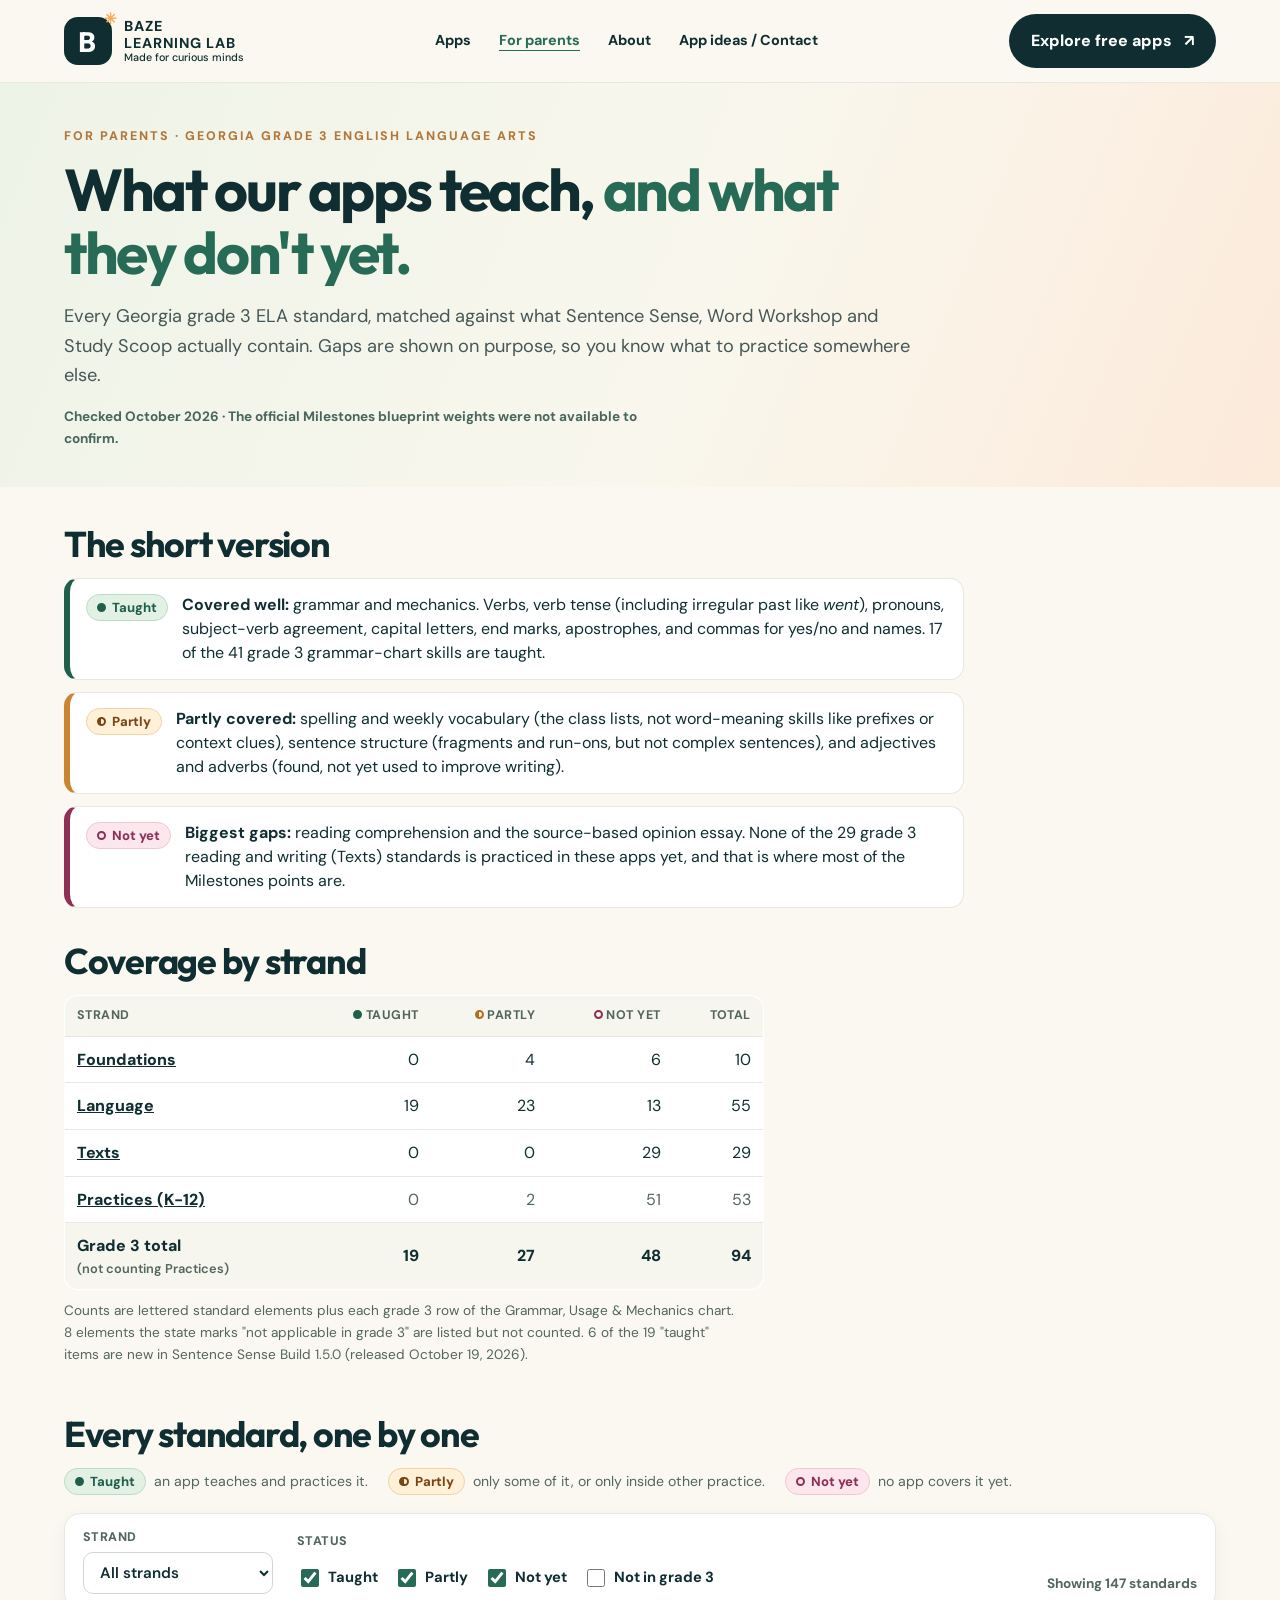
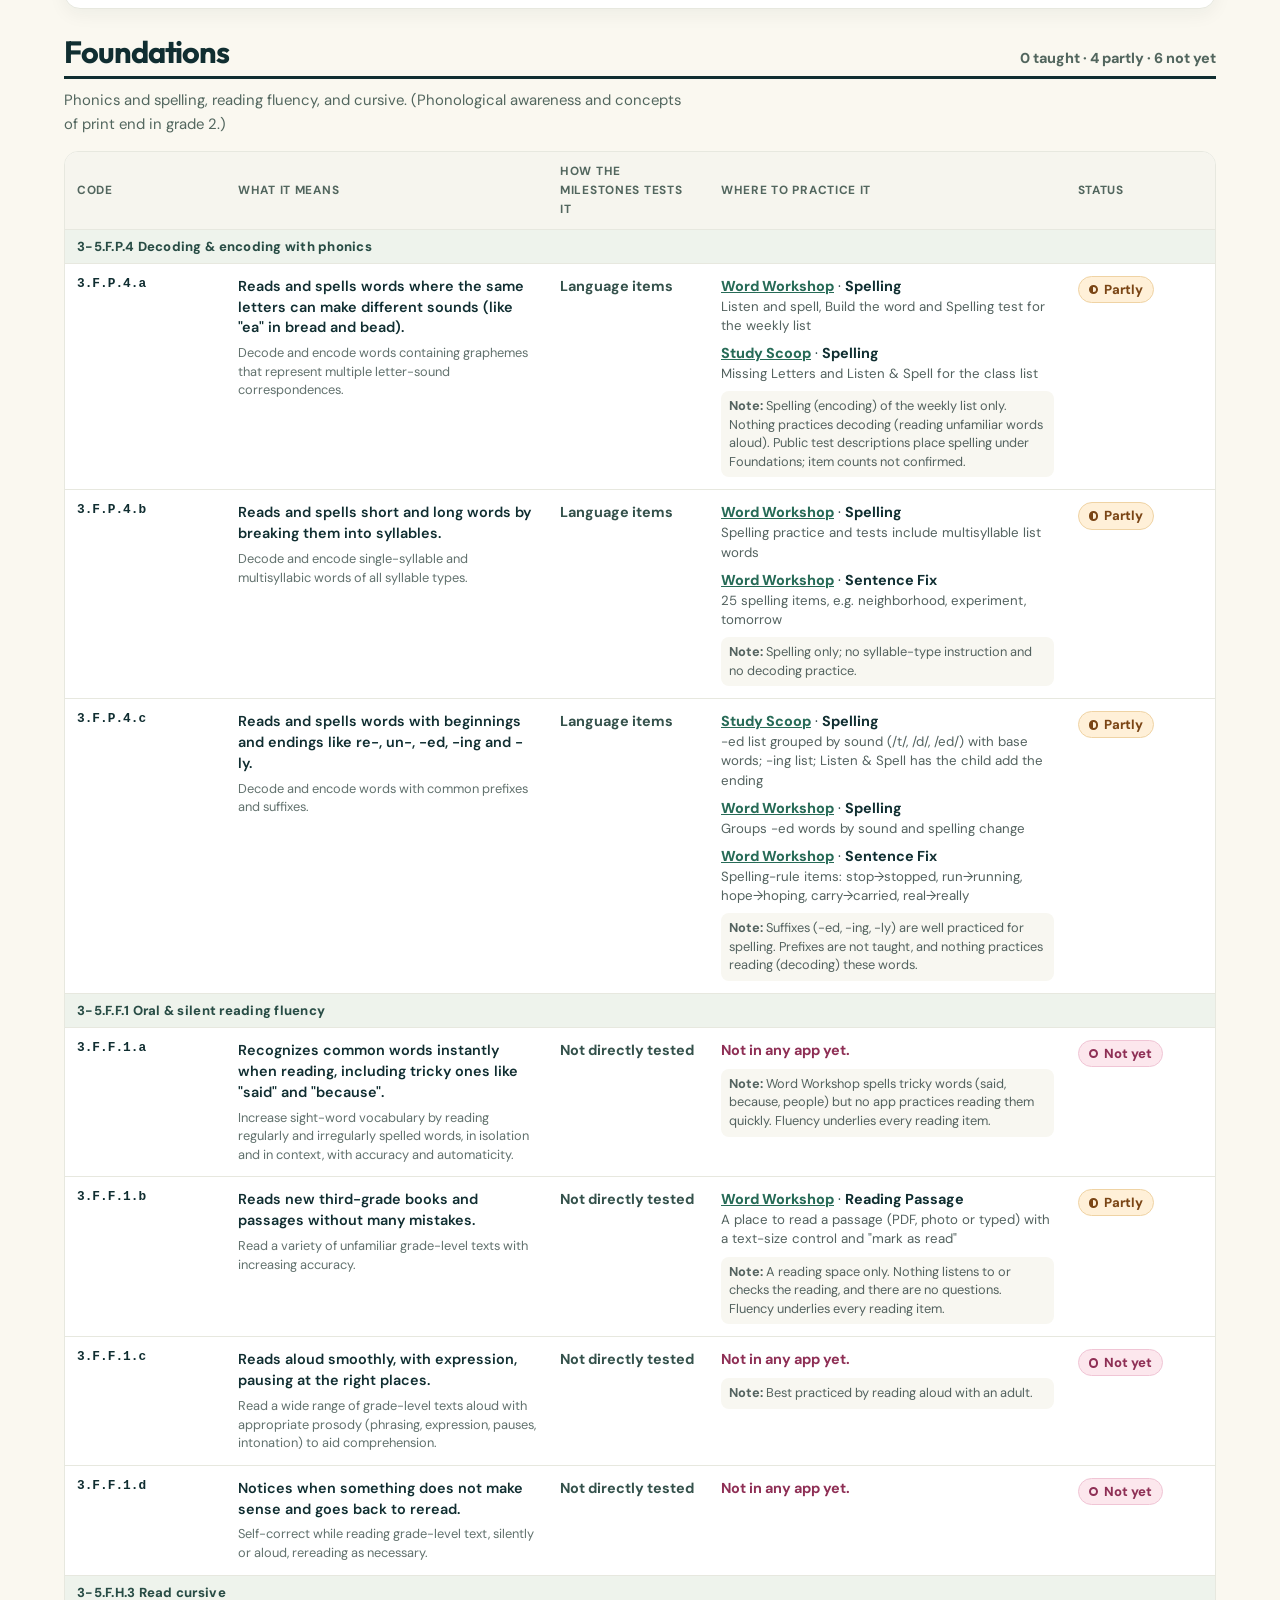
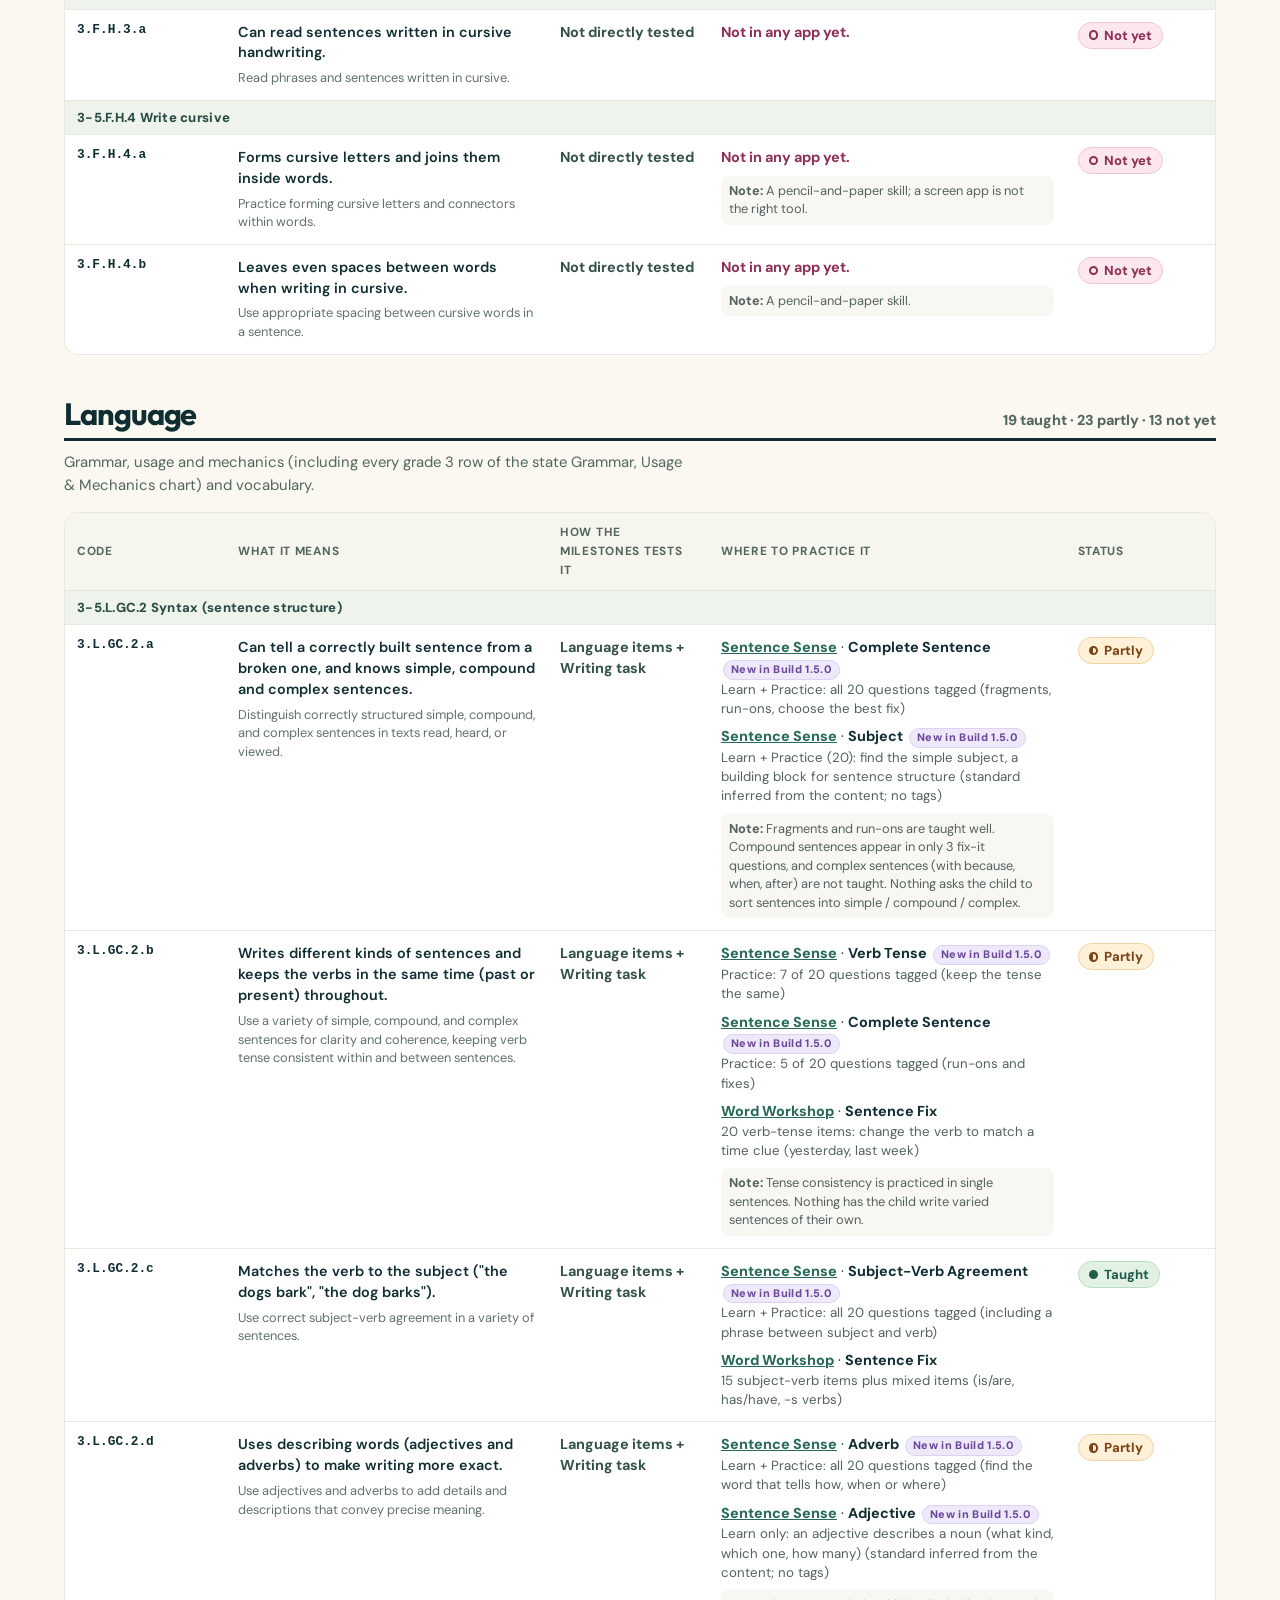
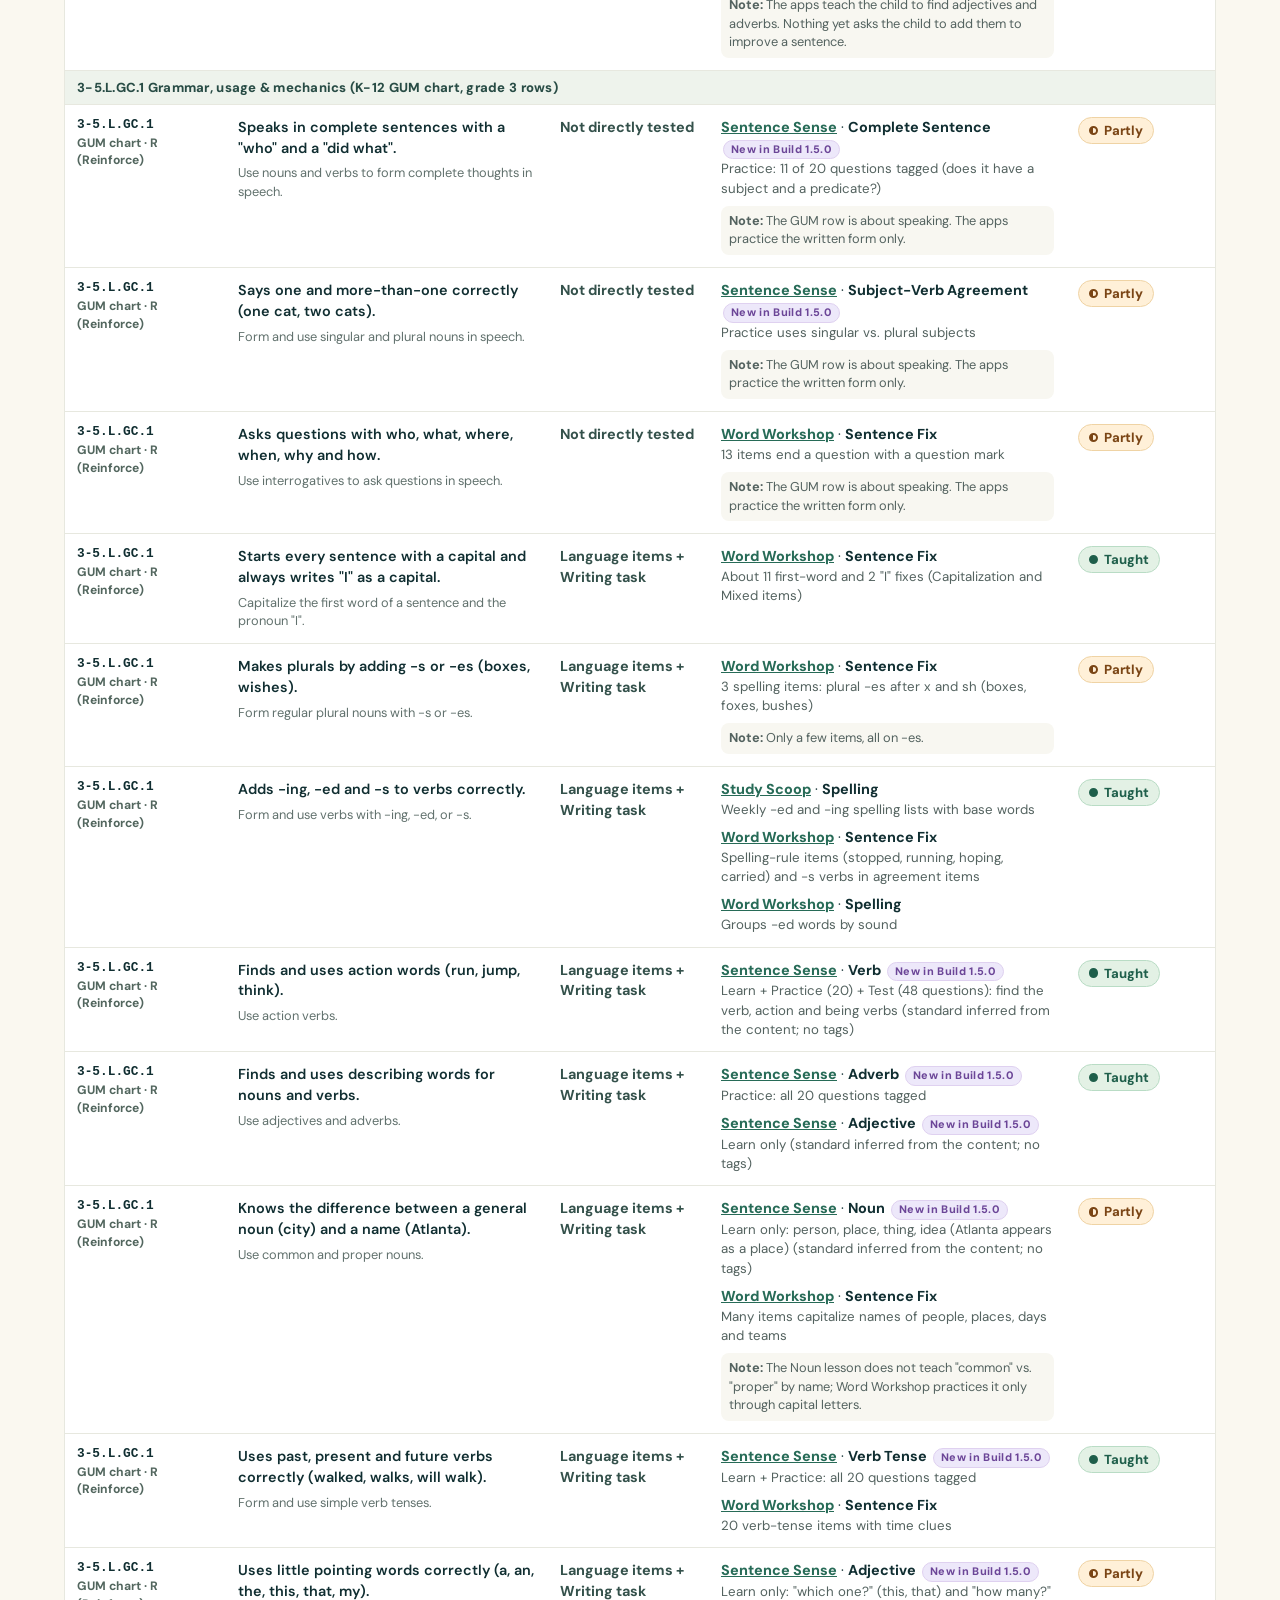
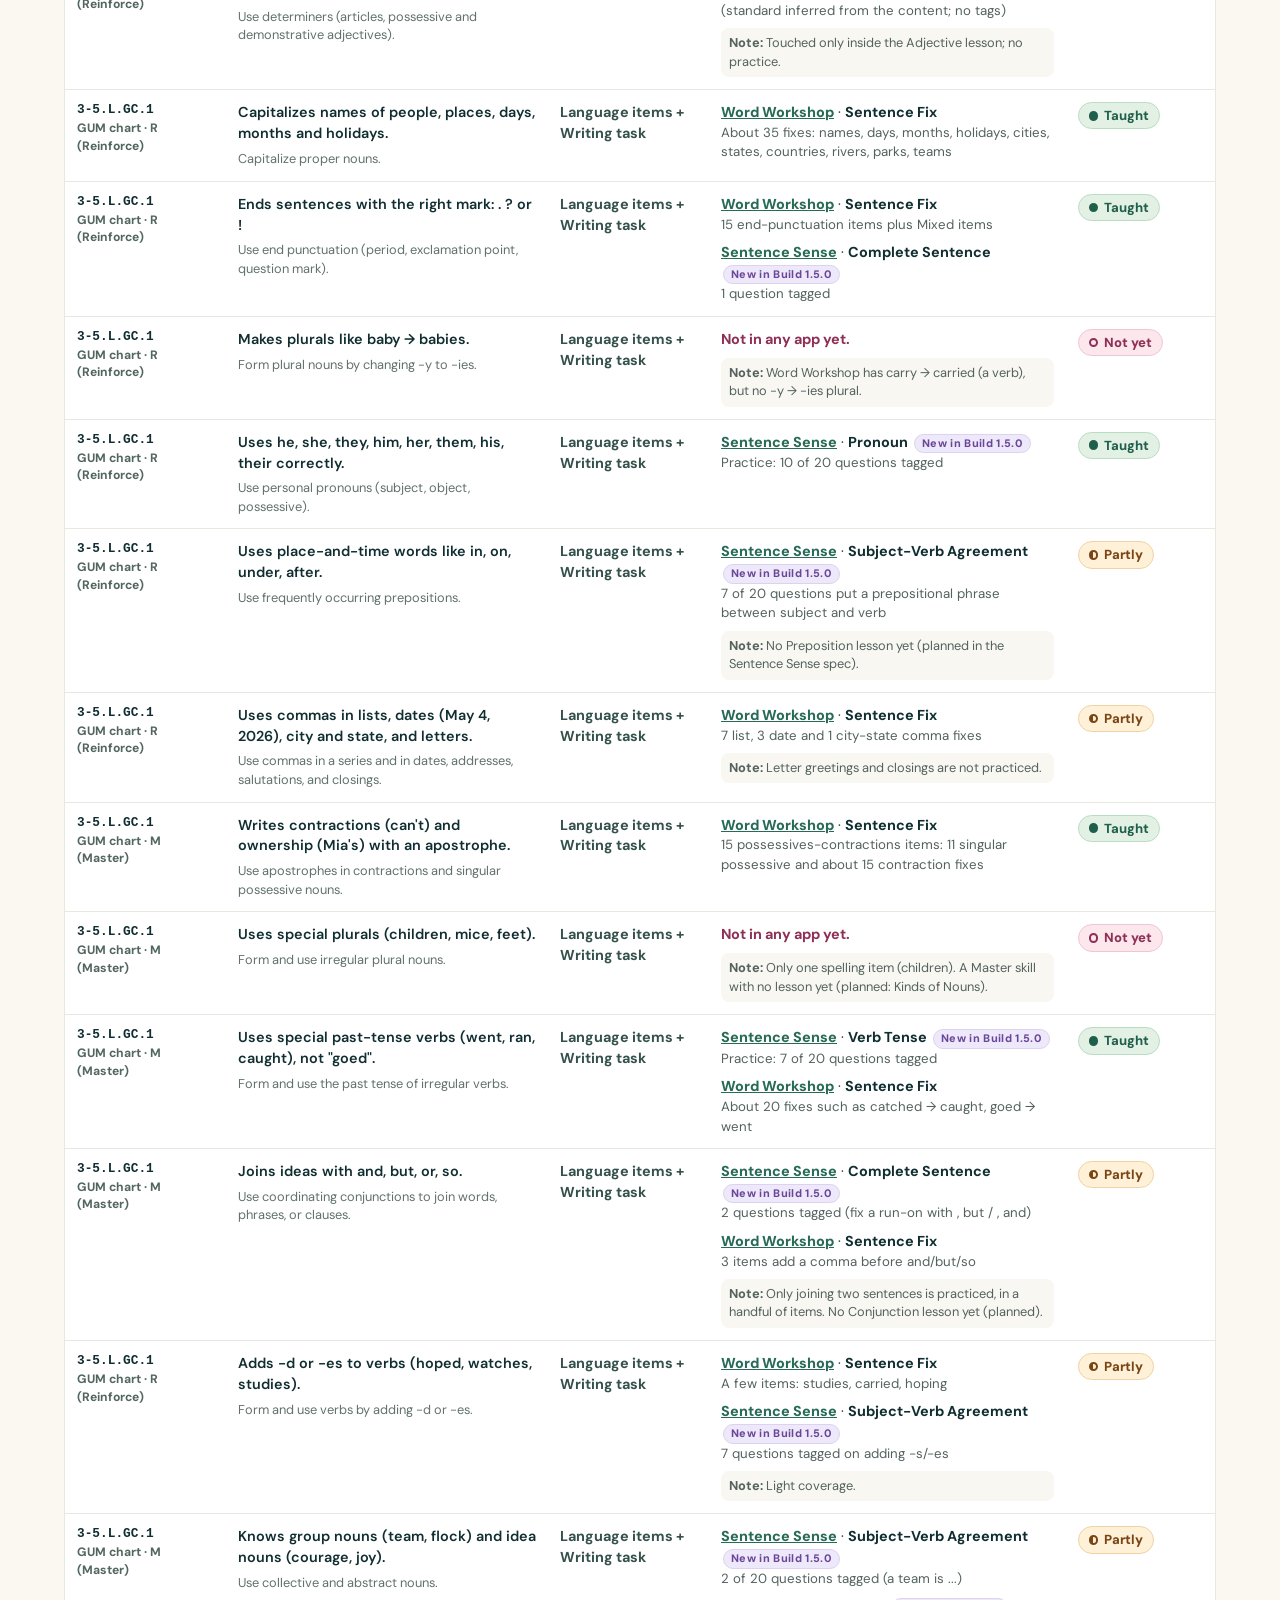
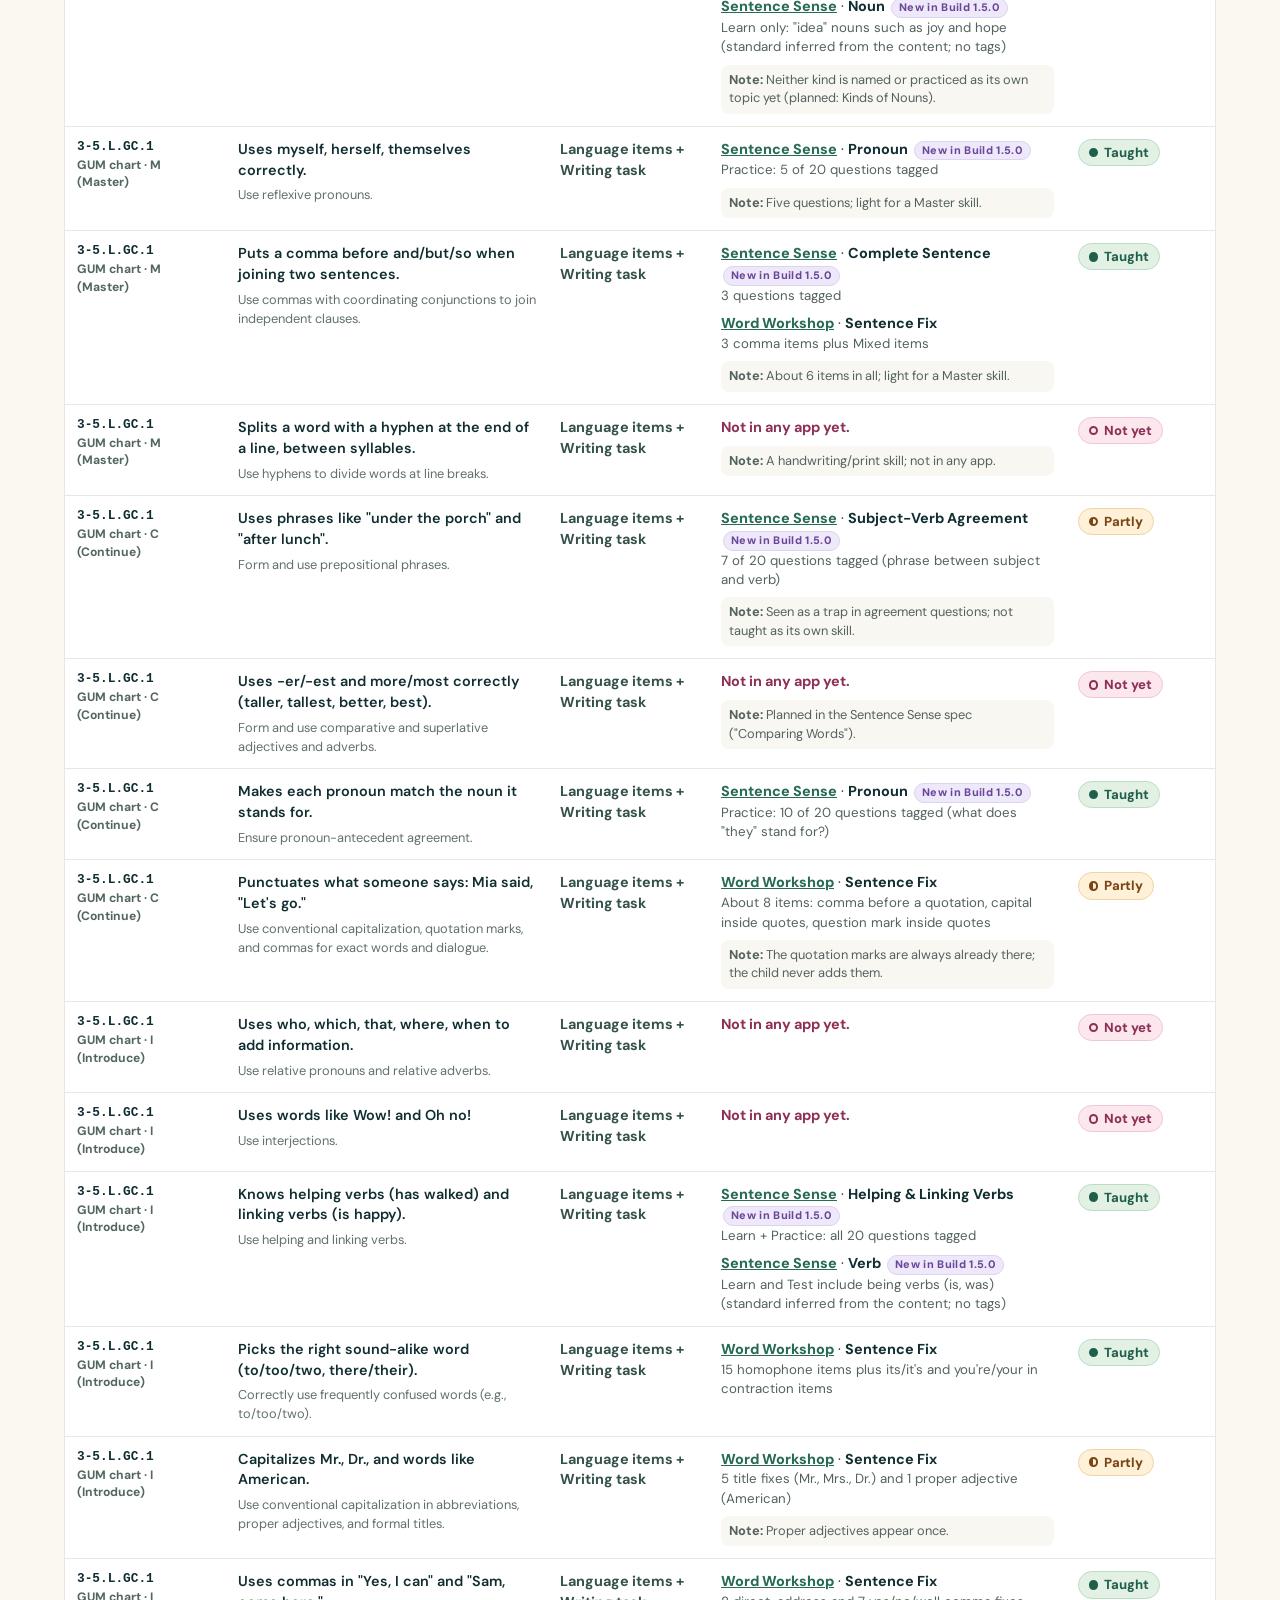
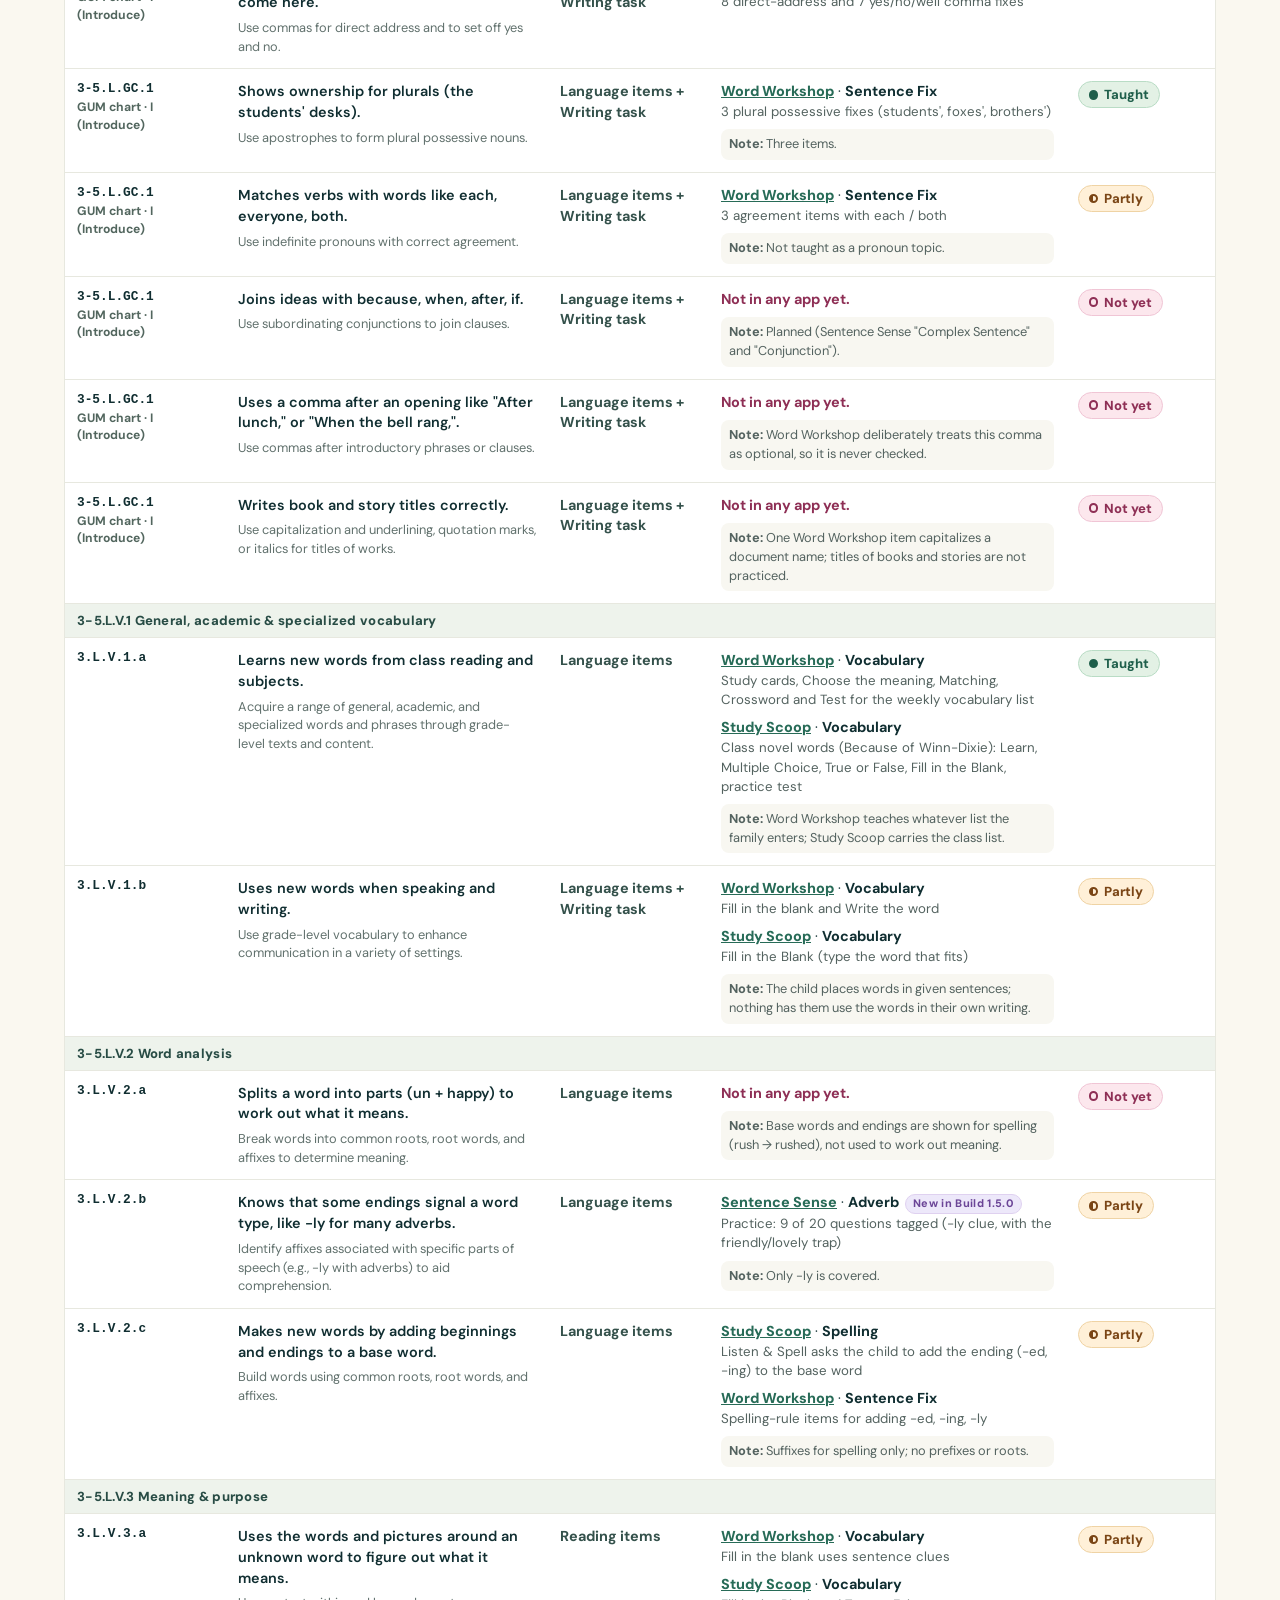
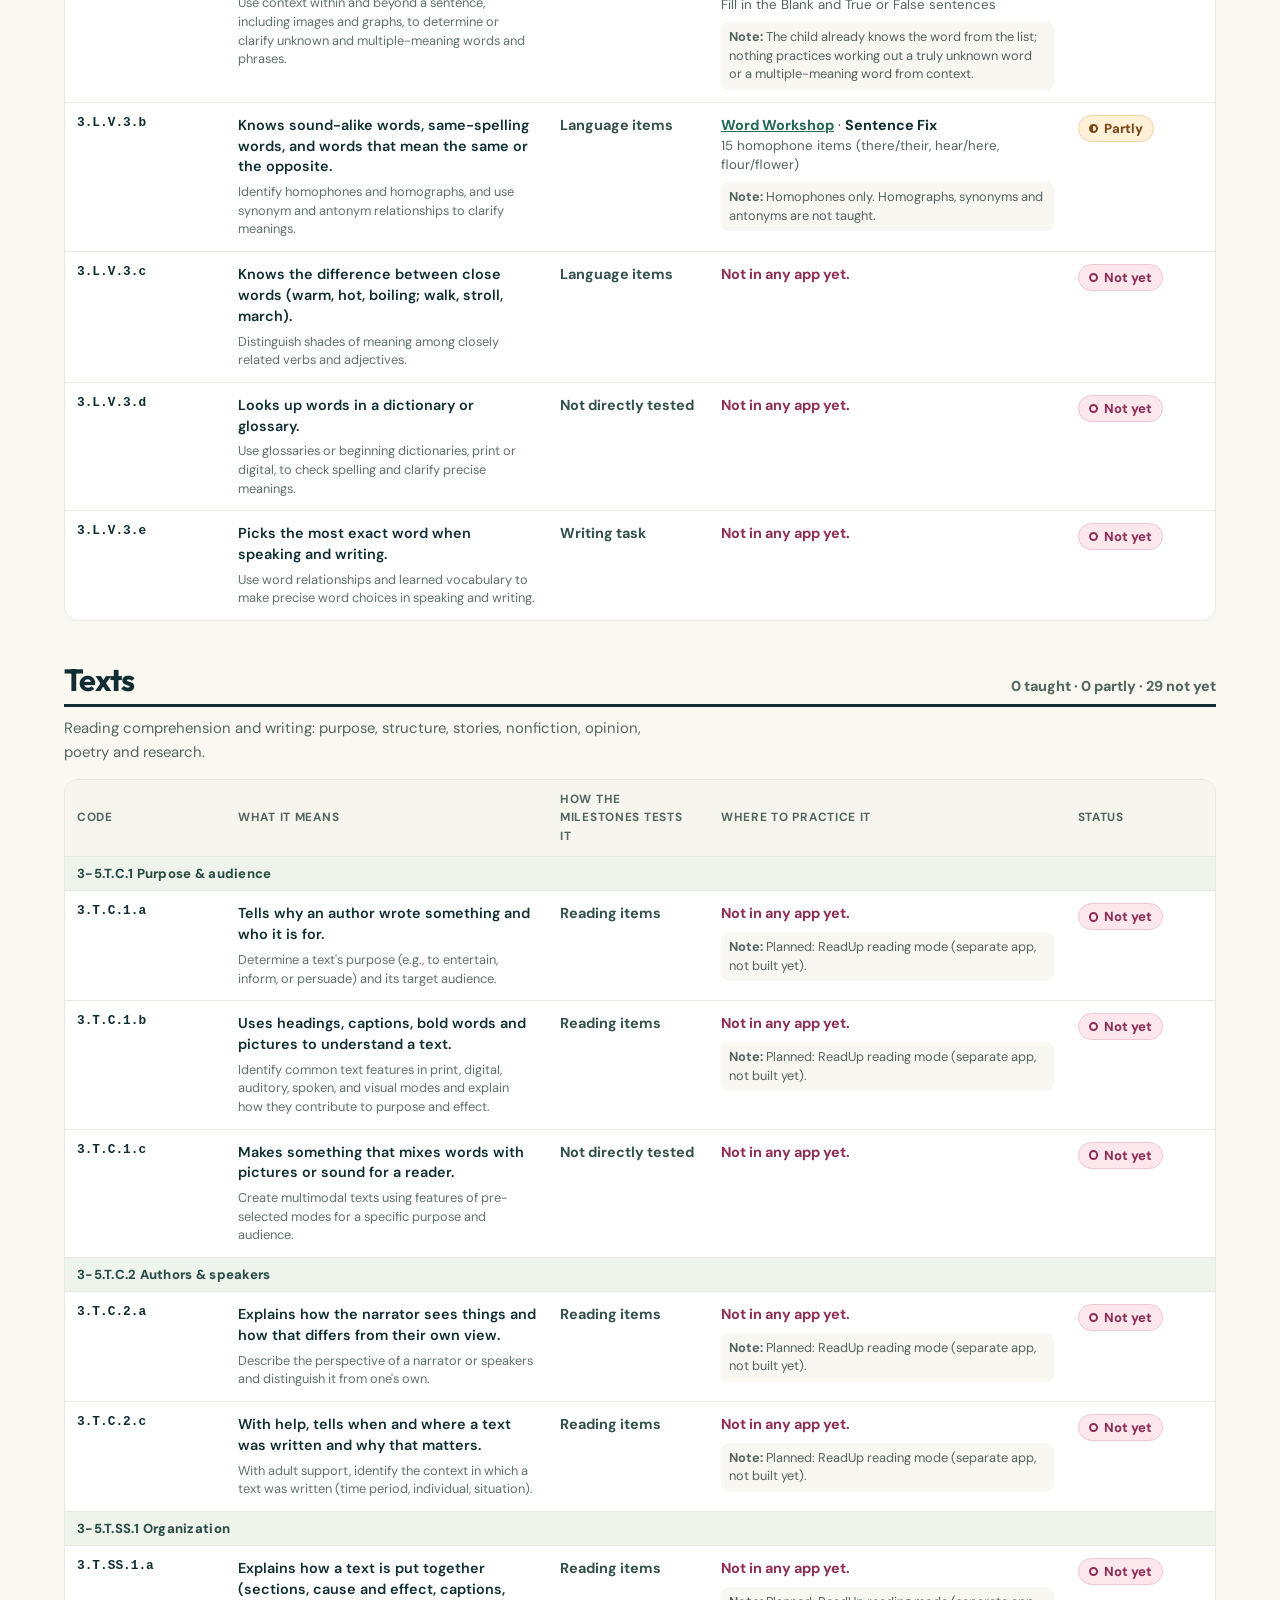
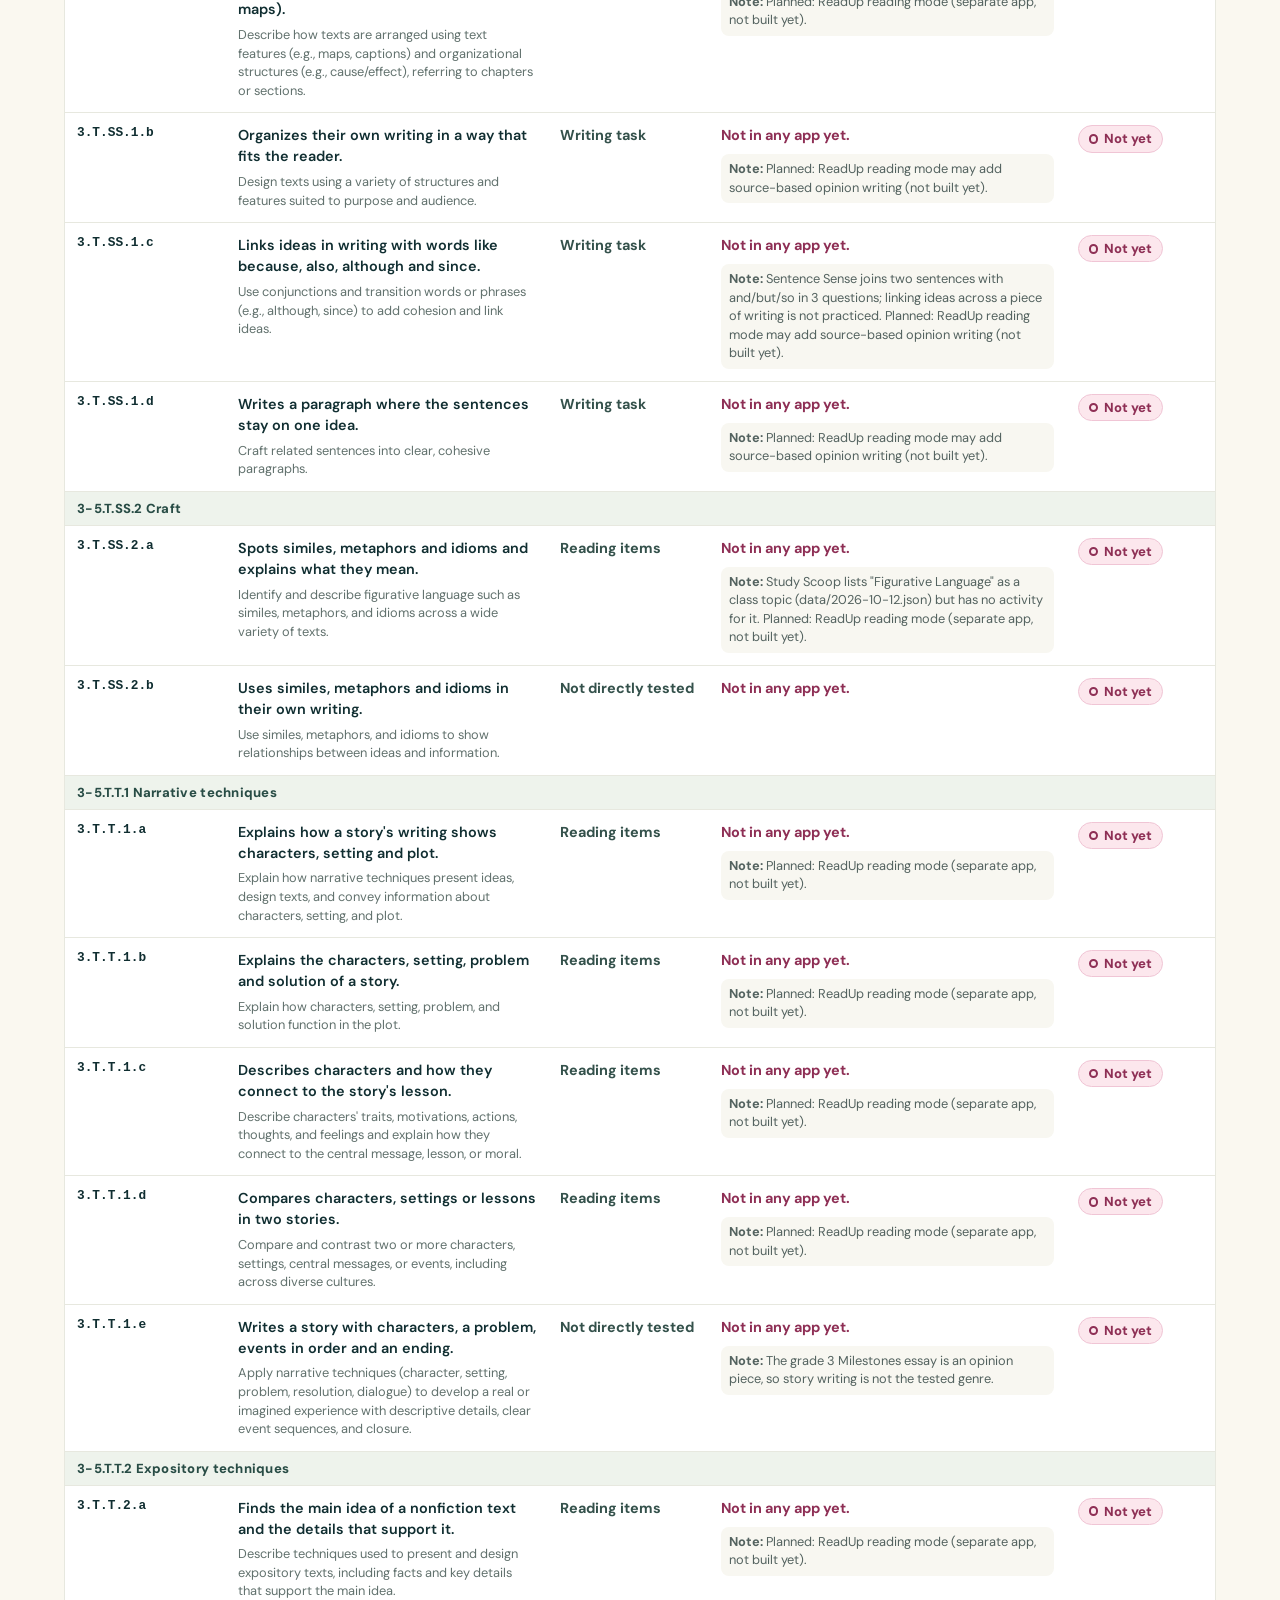
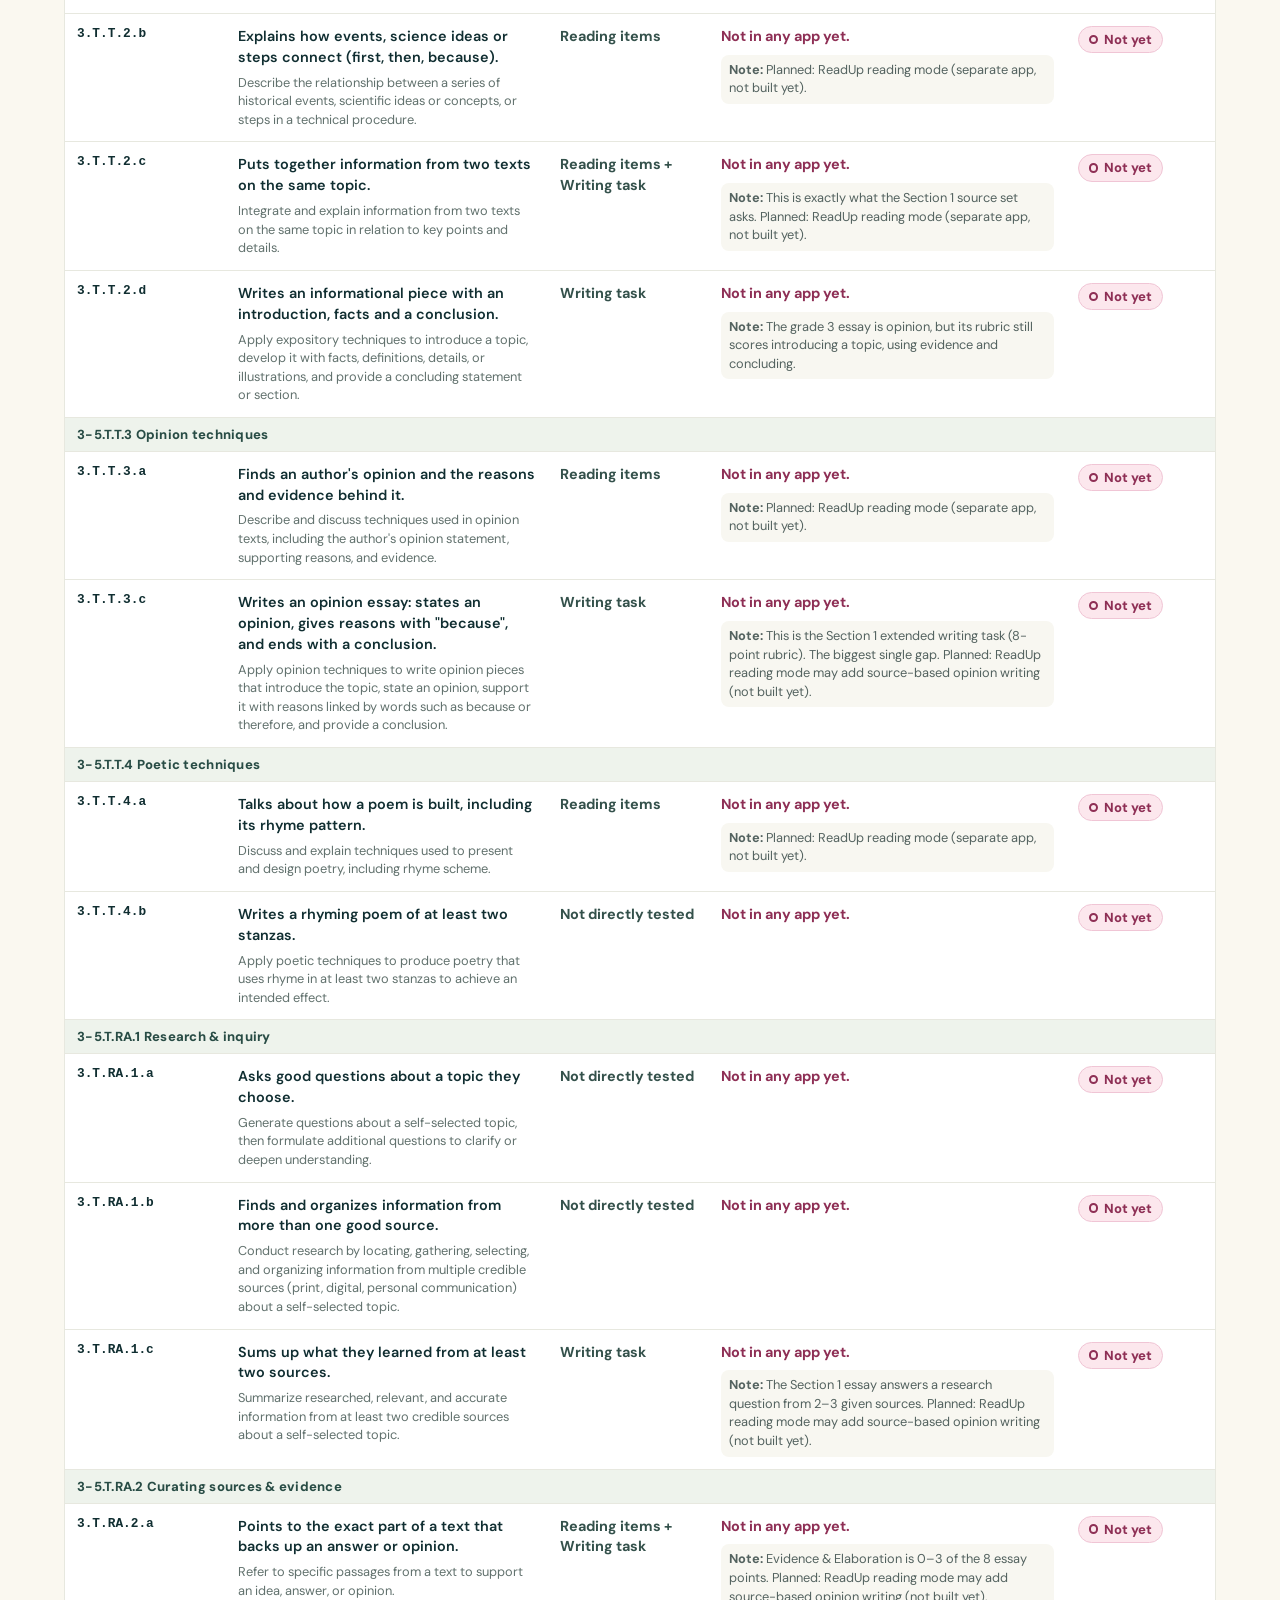
==== commit ebd131b8: "For Parents page: Sentence Sense Build 1.5.0 is released, not in review Co-Authored-By: Claude Opus " ====
--- a/parents.html
+++ b/parents.html
@@ -56,7 +56,7 @@
           <tfoot><tr><th scope="row">Grade 3 total <span class="tfoot-sub">(not counting Practices)</span></th><td>19</td><td>27</td><td>48</td><td>94</td></tr></tfoot>
         </table>
       </div>
-      <p class="fine">Counts are lettered standard elements plus each grade 3 row of the Grammar, Usage &amp; Mechanics chart. 8 elements the state marks "not applicable in grade 3" are listed but not counted. 6 of the 19 "taught" items rely only on Sentence Sense Build 1.5.0, which is still in review.</p>
+      <p class="fine">Counts are lettered standard elements plus each grade 3 row of the Grammar, Usage &amp; Mechanics chart. 8 elements the state marks "not applicable in grade 3" are listed but not counted. 6 of the 19 "taught" items are new in Sentence Sense Build 1.5.0 (released October 19, 2026).</p>
     </section>
 
     <section class="wrap table-section" aria-labelledby="table-h">
@@ -190,28 +190,28 @@
             <th scope="row" data-label="Code"><span class="code">3.L.GC.2.a</span></th>
             <td data-label="What it means"><p class="plain">Can tell a correctly built sentence from a broken one, and knows simple, compound and complex sentences.</p><p class="official"><span class="visually-hidden">Official wording, paraphrased: </span>Distinguish correctly structured simple, compound, and complex sentences in texts read, heard, or viewed.</p></td>
             <td data-label="How the Milestones tests it"><span class="test">Language items + Writing task</span></td>
-            <td data-label="Where to practice"><ul class="where-list"><li><a href="https://bazeocrisy.github.io/Sentence-Sense/" target="_blank" rel="noopener noreferrer">Sentence Sense</a> · <strong>Complete Sentence</strong> <span class="tag-review">Build 1.5.0 in review</span><span class="detail">Learn + Practice: all 20 questions tagged (fragments, run-ons, choose the best fix)</span></li><li><a href="https://bazeocrisy.github.io/Sentence-Sense/" target="_blank" rel="noopener noreferrer">Sentence Sense</a> · <strong>Subject</strong> <span class="tag-review">Build 1.5.0 in review</span><span class="detail">Learn + Practice (20): find the simple subject, a building block for sentence structure (standard inferred from the content; no tags)</span></li></ul><p class="note"><strong>Note:</strong> Fragments and run-ons are taught well. Compound sentences appear in only 3 fix-it questions, and complex sentences (with because, when, after) are not taught. Nothing asks the child to sort sentences into simple / compound / complex.</p></td>
+            <td data-label="Where to practice"><ul class="where-list"><li><a href="https://bazeocrisy.github.io/Sentence-Sense/" target="_blank" rel="noopener noreferrer">Sentence Sense</a> · <strong>Complete Sentence</strong> <span class="tag-review">New in Build 1.5.0</span><span class="detail">Learn + Practice: all 20 questions tagged (fragments, run-ons, choose the best fix)</span></li><li><a href="https://bazeocrisy.github.io/Sentence-Sense/" target="_blank" rel="noopener noreferrer">Sentence Sense</a> · <strong>Subject</strong> <span class="tag-review">New in Build 1.5.0</span><span class="detail">Learn + Practice (20): find the simple subject, a building block for sentence structure (standard inferred from the content; no tags)</span></li></ul><p class="note"><strong>Note:</strong> Fragments and run-ons are taught well. Compound sentences appear in only 3 fix-it questions, and complex sentences (with because, when, after) are not taught. Nothing asks the child to sort sentences into simple / compound / complex.</p></td>
             <td data-label="Status"><span class="status status-partly"><span class="status-icon icon-partly" aria-hidden="true"></span>Partly</span></td>
           </tr>
           <tr data-strand="Language" data-status="partly" class="row-partly">
             <th scope="row" data-label="Code"><span class="code">3.L.GC.2.b</span></th>
             <td data-label="What it means"><p class="plain">Writes different kinds of sentences and keeps the verbs in the same time (past or present) throughout.</p><p class="official"><span class="visually-hidden">Official wording, paraphrased: </span>Use a variety of simple, compound, and complex sentences for clarity and coherence, keeping verb tense consistent within and between sentences.</p></td>
             <td data-label="How the Milestones tests it"><span class="test">Language items + Writing task</span></td>
-            <td data-label="Where to practice"><ul class="where-list"><li><a href="https://bazeocrisy.github.io/Sentence-Sense/" target="_blank" rel="noopener noreferrer">Sentence Sense</a> · <strong>Verb Tense</strong> <span class="tag-review">Build 1.5.0 in review</span><span class="detail">Practice: 7 of 20 questions tagged (keep the tense the same)</span></li><li><a href="https://bazeocrisy.github.io/Sentence-Sense/" target="_blank" rel="noopener noreferrer">Sentence Sense</a> · <strong>Complete Sentence</strong> <span class="tag-review">Build 1.5.0 in review</span><span class="detail">Practice: 5 of 20 questions tagged (run-ons and fixes)</span></li><li><a href="https://bazeocrisy.github.io/Word-Workshop/" target="_blank" rel="noopener noreferrer">Word Workshop</a> · <strong>Sentence Fix</strong><span class="detail">20 verb-tense items: change the verb to match a time clue (yesterday, last week)</span></li></ul><p class="note"><strong>Note:</strong> Tense consistency is practiced in single sentences. Nothing has the child write varied sentences of their own.</p></td>
+            <td data-label="Where to practice"><ul class="where-list"><li><a href="https://bazeocrisy.github.io/Sentence-Sense/" target="_blank" rel="noopener noreferrer">Sentence Sense</a> · <strong>Verb Tense</strong> <span class="tag-review">New in Build 1.5.0</span><span class="detail">Practice: 7 of 20 questions tagged (keep the tense the same)</span></li><li><a href="https://bazeocrisy.github.io/Sentence-Sense/" target="_blank" rel="noopener noreferrer">Sentence Sense</a> · <strong>Complete Sentence</strong> <span class="tag-review">New in Build 1.5.0</span><span class="detail">Practice: 5 of 20 questions tagged (run-ons and fixes)</span></li><li><a href="https://bazeocrisy.github.io/Word-Workshop/" target="_blank" rel="noopener noreferrer">Word Workshop</a> · <strong>Sentence Fix</strong><span class="detail">20 verb-tense items: change the verb to match a time clue (yesterday, last week)</span></li></ul><p class="note"><strong>Note:</strong> Tense consistency is practiced in single sentences. Nothing has the child write varied sentences of their own.</p></td>
             <td data-label="Status"><span class="status status-partly"><span class="status-icon icon-partly" aria-hidden="true"></span>Partly</span></td>
           </tr>
           <tr data-strand="Language" data-status="taught" class="row-taught">
             <th scope="row" data-label="Code"><span class="code">3.L.GC.2.c</span></th>
             <td data-label="What it means"><p class="plain">Matches the verb to the subject (&quot;the dogs bark&quot;, &quot;the dog barks&quot;).</p><p class="official"><span class="visually-hidden">Official wording, paraphrased: </span>Use correct subject-verb agreement in a variety of sentences.</p></td>
             <td data-label="How the Milestones tests it"><span class="test">Language items + Writing task</span></td>
-            <td data-label="Where to practice"><ul class="where-list"><li><a href="https://bazeocrisy.github.io/Sentence-Sense/" target="_blank" rel="noopener noreferrer">Sentence Sense</a> · <strong>Subject-Verb Agreement</strong> <span class="tag-review">Build 1.5.0 in review</span><span class="detail">Learn + Practice: all 20 questions tagged (including a phrase between subject and verb)</span></li><li><a href="https://bazeocrisy.github.io/Word-Workshop/" target="_blank" rel="noopener noreferrer">Word Workshop</a> · <strong>Sentence Fix</strong><span class="detail">15 subject-verb items plus mixed items (is/are, has/have, -s verbs)</span></li></ul></td>
+            <td data-label="Where to practice"><ul class="where-list"><li><a href="https://bazeocrisy.github.io/Sentence-Sense/" target="_blank" rel="noopener noreferrer">Sentence Sense</a> · <strong>Subject-Verb Agreement</strong> <span class="tag-review">New in Build 1.5.0</span><span class="detail">Learn + Practice: all 20 questions tagged (including a phrase between subject and verb)</span></li><li><a href="https://bazeocrisy.github.io/Word-Workshop/" target="_blank" rel="noopener noreferrer">Word Workshop</a> · <strong>Sentence Fix</strong><span class="detail">15 subject-verb items plus mixed items (is/are, has/have, -s verbs)</span></li></ul></td>
             <td data-label="Status"><span class="status status-taught"><span class="status-icon icon-taught" aria-hidden="true"></span>Taught</span></td>
           </tr>
           <tr data-strand="Language" data-status="partly" class="row-partly">
             <th scope="row" data-label="Code"><span class="code">3.L.GC.2.d</span></th>
             <td data-label="What it means"><p class="plain">Uses describing words (adjectives and adverbs) to make writing more exact.</p><p class="official"><span class="visually-hidden">Official wording, paraphrased: </span>Use adjectives and adverbs to add details and descriptions that convey precise meaning.</p></td>
             <td data-label="How the Milestones tests it"><span class="test">Language items + Writing task</span></td>
-            <td data-label="Where to practice"><ul class="where-list"><li><a href="https://bazeocrisy.github.io/Sentence-Sense/" target="_blank" rel="noopener noreferrer">Sentence Sense</a> · <strong>Adverb</strong> <span class="tag-review">Build 1.5.0 in review</span><span class="detail">Learn + Practice: all 20 questions tagged (find the word that tells how, when or where)</span></li><li><a href="https://bazeocrisy.github.io/Sentence-Sense/" target="_blank" rel="noopener noreferrer">Sentence Sense</a> · <strong>Adjective</strong> <span class="tag-review">Build 1.5.0 in review</span><span class="detail">Learn only: an adjective describes a noun (what kind, which one, how many) (standard inferred from the content; no tags)</span></li></ul><p class="note"><strong>Note:</strong> The apps teach the child to find adjectives and adverbs. Nothing yet asks the child to add them to improve a sentence.</p></td>
+            <td data-label="Where to practice"><ul class="where-list"><li><a href="https://bazeocrisy.github.io/Sentence-Sense/" target="_blank" rel="noopener noreferrer">Sentence Sense</a> · <strong>Adverb</strong> <span class="tag-review">New in Build 1.5.0</span><span class="detail">Learn + Practice: all 20 questions tagged (find the word that tells how, when or where)</span></li><li><a href="https://bazeocrisy.github.io/Sentence-Sense/" target="_blank" rel="noopener noreferrer">Sentence Sense</a> · <strong>Adjective</strong> <span class="tag-review">New in Build 1.5.0</span><span class="detail">Learn only: an adjective describes a noun (what kind, which one, how many) (standard inferred from the content; no tags)</span></li></ul><p class="note"><strong>Note:</strong> The apps teach the child to find adjectives and adverbs. Nothing yet asks the child to add them to improve a sentence.</p></td>
             <td data-label="Status"><span class="status status-partly"><span class="status-icon icon-partly" aria-hidden="true"></span>Partly</span></td>
           </tr>
           <tr data-strand="Language" data-status="not applicable" class="row-na">
@@ -226,14 +226,14 @@
             <th scope="row" data-label="Code"><span class="code">3-5.L.GC.1</span><span class="code-sub">GUM chart · R (Reinforce)</span></th>
             <td data-label="What it means"><p class="plain">Speaks in complete sentences with a &quot;who&quot; and a &quot;did what&quot;.</p><p class="official"><span class="visually-hidden">Official wording, paraphrased: </span>Use nouns and verbs to form complete thoughts in speech.</p></td>
             <td data-label="How the Milestones tests it"><span class="test">Not directly tested</span></td>
-            <td data-label="Where to practice"><ul class="where-list"><li><a href="https://bazeocrisy.github.io/Sentence-Sense/" target="_blank" rel="noopener noreferrer">Sentence Sense</a> · <strong>Complete Sentence</strong> <span class="tag-review">Build 1.5.0 in review</span><span class="detail">Practice: 11 of 20 questions tagged (does it have a subject and a predicate?)</span></li></ul><p class="note"><strong>Note:</strong> The GUM row is about speaking. The apps practice the written form only.</p></td>
+            <td data-label="Where to practice"><ul class="where-list"><li><a href="https://bazeocrisy.github.io/Sentence-Sense/" target="_blank" rel="noopener noreferrer">Sentence Sense</a> · <strong>Complete Sentence</strong> <span class="tag-review">New in Build 1.5.0</span><span class="detail">Practice: 11 of 20 questions tagged (does it have a subject and a predicate?)</span></li></ul><p class="note"><strong>Note:</strong> The GUM row is about speaking. The apps practice the written form only.</p></td>
             <td data-label="Status"><span class="status status-partly"><span class="status-icon icon-partly" aria-hidden="true"></span>Partly</span></td>
           </tr>
           <tr data-strand="Language" data-status="partly" class="row-partly">
             <th scope="row" data-label="Code"><span class="code">3-5.L.GC.1</span><span class="code-sub">GUM chart · R (Reinforce)</span></th>
             <td data-label="What it means"><p class="plain">Says one and more-than-one correctly (one cat, two cats).</p><p class="official"><span class="visually-hidden">Official wording, paraphrased: </span>Form and use singular and plural nouns in speech.</p></td>
             <td data-label="How the Milestones tests it"><span class="test">Not directly tested</span></td>
-            <td data-label="Where to practice"><ul class="where-list"><li><a href="https://bazeocrisy.github.io/Sentence-Sense/" target="_blank" rel="noopener noreferrer">Sentence Sense</a> · <strong>Subject-Verb Agreement</strong> <span class="tag-review">Build 1.5.0 in review</span><span class="detail">Practice uses singular vs. plural subjects</span></li></ul><p class="note"><strong>Note:</strong> The GUM row is about speaking. The apps practice the written form only.</p></td>
+            <td data-label="Where to practice"><ul class="where-list"><li><a href="https://bazeocrisy.github.io/Sentence-Sense/" target="_blank" rel="noopener noreferrer">Sentence Sense</a> · <strong>Subject-Verb Agreement</strong> <span class="tag-review">New in Build 1.5.0</span><span class="detail">Practice uses singular vs. plural subjects</span></li></ul><p class="note"><strong>Note:</strong> The GUM row is about speaking. The apps practice the written form only.</p></td>
             <td data-label="Status"><span class="status status-partly"><span class="status-icon icon-partly" aria-hidden="true"></span>Partly</span></td>
           </tr>
           <tr data-strand="Language" data-status="partly" class="row-partly">
@@ -268,35 +268,35 @@
             <th scope="row" data-label="Code"><span class="code">3-5.L.GC.1</span><span class="code-sub">GUM chart · R (Reinforce)</span></th>
             <td data-label="What it means"><p class="plain">Finds and uses action words (run, jump, think).</p><p class="official"><span class="visually-hidden">Official wording, paraphrased: </span>Use action verbs.</p></td>
             <td data-label="How the Milestones tests it"><span class="test">Language items + Writing task</span></td>
-            <td data-label="Where to practice"><ul class="where-list"><li><a href="https://bazeocrisy.github.io/Sentence-Sense/" target="_blank" rel="noopener noreferrer">Sentence Sense</a> · <strong>Verb</strong> <span class="tag-review">Build 1.5.0 in review</span><span class="detail">Learn + Practice (20) + Test (48 questions): find the verb, action and being verbs (standard inferred from the content; no tags)</span></li></ul></td>
+            <td data-label="Where to practice"><ul class="where-list"><li><a href="https://bazeocrisy.github.io/Sentence-Sense/" target="_blank" rel="noopener noreferrer">Sentence Sense</a> · <strong>Verb</strong> <span class="tag-review">New in Build 1.5.0</span><span class="detail">Learn + Practice (20) + Test (48 questions): find the verb, action and being verbs (standard inferred from the content; no tags)</span></li></ul></td>
             <td data-label="Status"><span class="status status-taught"><span class="status-icon icon-taught" aria-hidden="true"></span>Taught</span></td>
           </tr>
           <tr data-strand="Language" data-status="taught" class="row-taught">
             <th scope="row" data-label="Code"><span class="code">3-5.L.GC.1</span><span class="code-sub">GUM chart · R (Reinforce)</span></th>
             <td data-label="What it means"><p class="plain">Finds and uses describing words for nouns and verbs.</p><p class="official"><span class="visually-hidden">Official wording, paraphrased: </span>Use adjectives and adverbs.</p></td>
             <td data-label="How the Milestones tests it"><span class="test">Language items + Writing task</span></td>
-            <td data-label="Where to practice"><ul class="where-list"><li><a href="https://bazeocrisy.github.io/Sentence-Sense/" target="_blank" rel="noopener noreferrer">Sentence Sense</a> · <strong>Adverb</strong> <span class="tag-review">Build 1.5.0 in review</span><span class="detail">Practice: all 20 questions tagged</span></li><li><a href="https://bazeocrisy.github.io/Sentence-Sense/" target="_blank" rel="noopener noreferrer">Sentence Sense</a> · <strong>Adjective</strong> <span class="tag-review">Build 1.5.0 in review</span><span class="detail">Learn only (standard inferred from the content; no tags)</span></li></ul></td>
+            <td data-label="Where to practice"><ul class="where-list"><li><a href="https://bazeocrisy.github.io/Sentence-Sense/" target="_blank" rel="noopener noreferrer">Sentence Sense</a> · <strong>Adverb</strong> <span class="tag-review">New in Build 1.5.0</span><span class="detail">Practice: all 20 questions tagged</span></li><li><a href="https://bazeocrisy.github.io/Sentence-Sense/" target="_blank" rel="noopener noreferrer">Sentence Sense</a> · <strong>Adjective</strong> <span class="tag-review">New in Build 1.5.0</span><span class="detail">Learn only (standard inferred from the content; no tags)</span></li></ul></td>
             <td data-label="Status"><span class="status status-taught"><span class="status-icon icon-taught" aria-hidden="true"></span>Taught</span></td>
           </tr>
           <tr data-strand="Language" data-status="partly" class="row-partly">
             <th scope="row" data-label="Code"><span class="code">3-5.L.GC.1</span><span class="code-sub">GUM chart · R (Reinforce)</span></th>
             <td data-label="What it means"><p class="plain">Knows the difference between a general noun (city) and a name (Atlanta).</p><p class="official"><span class="visually-hidden">Official wording, paraphrased: </span>Use common and proper nouns.</p></td>
             <td data-label="How the Milestones tests it"><span class="test">Language items + Writing task</span></td>
-            <td data-label="Where to practice"><ul class="where-list"><li><a href="https://bazeocrisy.github.io/Sentence-Sense/" target="_blank" rel="noopener noreferrer">Sentence Sense</a> · <strong>Noun</strong> <span class="tag-review">Build 1.5.0 in review</span><span class="detail">Learn only: person, place, thing, idea (Atlanta appears as a place) (standard inferred from the content; no tags)</span></li><li><a href="https://bazeocrisy.github.io/Word-Workshop/" target="_blank" rel="noopener noreferrer">Word Workshop</a> · <strong>Sentence Fix</strong><span class="detail">Many items capitalize names of people, places, days and teams</span></li></ul><p class="note"><strong>Note:</strong> The Noun lesson does not teach &quot;common&quot; vs. &quot;proper&quot; by name; Word Workshop practices it only through capital letters.</p></td>
+            <td data-label="Where to practice"><ul class="where-list"><li><a href="https://bazeocrisy.github.io/Sentence-Sense/" target="_blank" rel="noopener noreferrer">Sentence Sense</a> · <strong>Noun</strong> <span class="tag-review">New in Build 1.5.0</span><span class="detail">Learn only: person, place, thing, idea (Atlanta appears as a place) (standard inferred from the content; no tags)</span></li><li><a href="https://bazeocrisy.github.io/Word-Workshop/" target="_blank" rel="noopener noreferrer">Word Workshop</a> · <strong>Sentence Fix</strong><span class="detail">Many items capitalize names of people, places, days and teams</span></li></ul><p class="note"><strong>Note:</strong> The Noun lesson does not teach &quot;common&quot; vs. &quot;proper&quot; by name; Word Workshop practices it only through capital letters.</p></td>
             <td data-label="Status"><span class="status status-partly"><span class="status-icon icon-partly" aria-hidden="true"></span>Partly</span></td>
           </tr>
           <tr data-strand="Language" data-status="taught" class="row-taught">
             <th scope="row" data-label="Code"><span class="code">3-5.L.GC.1</span><span class="code-sub">GUM chart · R (Reinforce)</span></th>
             <td data-label="What it means"><p class="plain">Uses past, present and future verbs correctly (walked, walks, will walk).</p><p class="official"><span class="visually-hidden">Official wording, paraphrased: </span>Form and use simple verb tenses.</p></td>
             <td data-label="How the Milestones tests it"><span class="test">Language items + Writing task</span></td>
-            <td data-label="Where to practice"><ul class="where-list"><li><a href="https://bazeocrisy.github.io/Sentence-Sense/" target="_blank" rel="noopener noreferrer">Sentence Sense</a> · <strong>Verb Tense</strong> <span class="tag-review">Build 1.5.0 in review</span><span class="detail">Learn + Practice: all 20 questions tagged</span></li><li><a href="https://bazeocrisy.github.io/Word-Workshop/" target="_blank" rel="noopener noreferrer">Word Workshop</a> · <strong>Sentence Fix</strong><span class="detail">20 verb-tense items with time clues</span></li></ul></td>
+            <td data-label="Where to practice"><ul class="where-list"><li><a href="https://bazeocrisy.github.io/Sentence-Sense/" target="_blank" rel="noopener noreferrer">Sentence Sense</a> · <strong>Verb Tense</strong> <span class="tag-review">New in Build 1.5.0</span><span class="detail">Learn + Practice: all 20 questions tagged</span></li><li><a href="https://bazeocrisy.github.io/Word-Workshop/" target="_blank" rel="noopener noreferrer">Word Workshop</a> · <strong>Sentence Fix</strong><span class="detail">20 verb-tense items with time clues</span></li></ul></td>
             <td data-label="Status"><span class="status status-taught"><span class="status-icon icon-taught" aria-hidden="true"></span>Taught</span></td>
           </tr>
           <tr data-strand="Language" data-status="partly" class="row-partly">
             <th scope="row" data-label="Code"><span class="code">3-5.L.GC.1</span><span class="code-sub">GUM chart · R (Reinforce)</span></th>
             <td data-label="What it means"><p class="plain">Uses little pointing words correctly (a, an, the, this, that, my).</p><p class="official"><span class="visually-hidden">Official wording, paraphrased: </span>Use determiners (articles, possessive and demonstrative adjectives).</p></td>
             <td data-label="How the Milestones tests it"><span class="test">Language items + Writing task</span></td>
-            <td data-label="Where to practice"><ul class="where-list"><li><a href="https://bazeocrisy.github.io/Sentence-Sense/" target="_blank" rel="noopener noreferrer">Sentence Sense</a> · <strong>Adjective</strong> <span class="tag-review">Build 1.5.0 in review</span><span class="detail">Learn only: &quot;which one?&quot; (this, that) and &quot;how many?&quot; (standard inferred from the content; no tags)</span></li></ul><p class="note"><strong>Note:</strong> Touched only inside the Adjective lesson; no practice.</p></td>
+            <td data-label="Where to practice"><ul class="where-list"><li><a href="https://bazeocrisy.github.io/Sentence-Sense/" target="_blank" rel="noopener noreferrer">Sentence Sense</a> · <strong>Adjective</strong> <span class="tag-review">New in Build 1.5.0</span><span class="detail">Learn only: &quot;which one?&quot; (this, that) and &quot;how many?&quot; (standard inferred from the content; no tags)</span></li></ul><p class="note"><strong>Note:</strong> Touched only inside the Adjective lesson; no practice.</p></td>
             <td data-label="Status"><span class="status status-partly"><span class="status-icon icon-partly" aria-hidden="true"></span>Partly</span></td>
           </tr>
           <tr data-strand="Language" data-status="taught" class="row-taught">
@@ -310,7 +310,7 @@
             <th scope="row" data-label="Code"><span class="code">3-5.L.GC.1</span><span class="code-sub">GUM chart · R (Reinforce)</span></th>
             <td data-label="What it means"><p class="plain">Ends sentences with the right mark: . ? or !</p><p class="official"><span class="visually-hidden">Official wording, paraphrased: </span>Use end punctuation (period, exclamation point, question mark).</p></td>
             <td data-label="How the Milestones tests it"><span class="test">Language items + Writing task</span></td>
-            <td data-label="Where to practice"><ul class="where-list"><li><a href="https://bazeocrisy.github.io/Word-Workshop/" target="_blank" rel="noopener noreferrer">Word Workshop</a> · <strong>Sentence Fix</strong><span class="detail">15 end-punctuation items plus Mixed items</span></li><li><a href="https://bazeocrisy.github.io/Sentence-Sense/" target="_blank" rel="noopener noreferrer">Sentence Sense</a> · <strong>Complete Sentence</strong> <span class="tag-review">Build 1.5.0 in review</span><span class="detail">1 question tagged</span></li></ul></td>
+            <td data-label="Where to practice"><ul class="where-list"><li><a href="https://bazeocrisy.github.io/Word-Workshop/" target="_blank" rel="noopener noreferrer">Word Workshop</a> · <strong>Sentence Fix</strong><span class="detail">15 end-punctuation items plus Mixed items</span></li><li><a href="https://bazeocrisy.github.io/Sentence-Sense/" target="_blank" rel="noopener noreferrer">Sentence Sense</a> · <strong>Complete Sentence</strong> <span class="tag-review">New in Build 1.5.0</span><span class="detail">1 question tagged</span></li></ul></td>
             <td data-label="Status"><span class="status status-taught"><span class="status-icon icon-taught" aria-hidden="true"></span>Taught</span></td>
           </tr>
           <tr data-strand="Language" data-status="not yet" class="row-notyet">
@@ -324,14 +324,14 @@
             <th scope="row" data-label="Code"><span class="code">3-5.L.GC.1</span><span class="code-sub">GUM chart · R (Reinforce)</span></th>
             <td data-label="What it means"><p class="plain">Uses he, she, they, him, her, them, his, their correctly.</p><p class="official"><span class="visually-hidden">Official wording, paraphrased: </span>Use personal pronouns (subject, object, possessive).</p></td>
             <td data-label="How the Milestones tests it"><span class="test">Language items + Writing task</span></td>
-            <td data-label="Where to practice"><ul class="where-list"><li><a href="https://bazeocrisy.github.io/Sentence-Sense/" target="_blank" rel="noopener noreferrer">Sentence Sense</a> · <strong>Pronoun</strong> <span class="tag-review">Build 1.5.0 in review</span><span class="detail">Practice: 10 of 20 questions tagged</span></li></ul></td>
+            <td data-label="Where to practice"><ul class="where-list"><li><a href="https://bazeocrisy.github.io/Sentence-Sense/" target="_blank" rel="noopener noreferrer">Sentence Sense</a> · <strong>Pronoun</strong> <span class="tag-review">New in Build 1.5.0</span><span class="detail">Practice: 10 of 20 questions tagged</span></li></ul></td>
             <td data-label="Status"><span class="status status-taught"><span class="status-icon icon-taught" aria-hidden="true"></span>Taught</span></td>
           </tr>
           <tr data-strand="Language" data-status="partly" class="row-partly">
             <th scope="row" data-label="Code"><span class="code">3-5.L.GC.1</span><span class="code-sub">GUM chart · R (Reinforce)</span></th>
             <td data-label="What it means"><p class="plain">Uses place-and-time words like in, on, under, after.</p><p class="official"><span class="visually-hidden">Official wording, paraphrased: </span>Use frequently occurring prepositions.</p></td>
             <td data-label="How the Milestones tests it"><span class="test">Language items + Writing task</span></td>
-            <td data-label="Where to practice"><ul class="where-list"><li><a href="https://bazeocrisy.github.io/Sentence-Sense/" target="_blank" rel="noopener noreferrer">Sentence Sense</a> · <strong>Subject-Verb Agreement</strong> <span class="tag-review">Build 1.5.0 in review</span><span class="detail">7 of 20 questions put a prepositional phrase between subject and verb</span></li></ul><p class="note"><strong>Note:</strong> No Preposition lesson yet (planned in the Sentence Sense spec).</p></td>
+            <td data-label="Where to practice"><ul class="where-list"><li><a href="https://bazeocrisy.github.io/Sentence-Sense/" target="_blank" rel="noopener noreferrer">Sentence Sense</a> · <strong>Subject-Verb Agreement</strong> <span class="tag-review">New in Build 1.5.0</span><span class="detail">7 of 20 questions put a prepositional phrase between subject and verb</span></li></ul><p class="note"><strong>Note:</strong> No Preposition lesson yet (planned in the Sentence Sense spec).</p></td>
             <td data-label="Status"><span class="status status-partly"><span class="status-icon icon-partly" aria-hidden="true"></span>Partly</span></td>
           </tr>
           <tr data-strand="Language" data-status="partly" class="row-partly">
@@ -359,42 +359,42 @@
             <th scope="row" data-label="Code"><span class="code">3-5.L.GC.1</span><span class="code-sub">GUM chart · M (Master)</span></th>
             <td data-label="What it means"><p class="plain">Uses special past-tense verbs (went, ran, caught), not &quot;goed&quot;.</p><p class="official"><span class="visually-hidden">Official wording, paraphrased: </span>Form and use the past tense of irregular verbs.</p></td>
             <td data-label="How the Milestones tests it"><span class="test">Language items + Writing task</span></td>
-            <td data-label="Where to practice"><ul class="where-list"><li><a href="https://bazeocrisy.github.io/Sentence-Sense/" target="_blank" rel="noopener noreferrer">Sentence Sense</a> · <strong>Verb Tense</strong> <span class="tag-review">Build 1.5.0 in review</span><span class="detail">Practice: 7 of 20 questions tagged</span></li><li><a href="https://bazeocrisy.github.io/Word-Workshop/" target="_blank" rel="noopener noreferrer">Word Workshop</a> · <strong>Sentence Fix</strong><span class="detail">About 20 fixes such as catched → caught, goed → went</span></li></ul></td>
+            <td data-label="Where to practice"><ul class="where-list"><li><a href="https://bazeocrisy.github.io/Sentence-Sense/" target="_blank" rel="noopener noreferrer">Sentence Sense</a> · <strong>Verb Tense</strong> <span class="tag-review">New in Build 1.5.0</span><span class="detail">Practice: 7 of 20 questions tagged</span></li><li><a href="https://bazeocrisy.github.io/Word-Workshop/" target="_blank" rel="noopener noreferrer">Word Workshop</a> · <strong>Sentence Fix</strong><span class="detail">About 20 fixes such as catched → caught, goed → went</span></li></ul></td>
             <td data-label="Status"><span class="status status-taught"><span class="status-icon icon-taught" aria-hidden="true"></span>Taught</span></td>
           </tr>
           <tr data-strand="Language" data-status="partly" class="row-partly">
             <th scope="row" data-label="Code"><span class="code">3-5.L.GC.1</span><span class="code-sub">GUM chart · M (Master)</span></th>
             <td data-label="What it means"><p class="plain">Joins ideas with and, but, or, so.</p><p class="official"><span class="visually-hidden">Official wording, paraphrased: </span>Use coordinating conjunctions to join words, phrases, or clauses.</p></td>
             <td data-label="How the Milestones tests it"><span class="test">Language items + Writing task</span></td>
-            <td data-label="Where to practice"><ul class="where-list"><li><a href="https://bazeocrisy.github.io/Sentence-Sense/" target="_blank" rel="noopener noreferrer">Sentence Sense</a> · <strong>Complete Sentence</strong> <span class="tag-review">Build 1.5.0 in review</span><span class="detail">2 questions tagged (fix a run-on with , but / , and)</span></li><li><a href="https://bazeocrisy.github.io/Word-Workshop/" target="_blank" rel="noopener noreferrer">Word Workshop</a> · <strong>Sentence Fix</strong><span class="detail">3 items add a comma before and/but/so</span></li></ul><p class="note"><strong>Note:</strong> Only joining two sentences is practiced, in a handful of items. No Conjunction lesson yet (planned).</p></td>
+            <td data-label="Where to practice"><ul class="where-list"><li><a href="https://bazeocrisy.github.io/Sentence-Sense/" target="_blank" rel="noopener noreferrer">Sentence Sense</a> · <strong>Complete Sentence</strong> <span class="tag-review">New in Build 1.5.0</span><span class="detail">2 questions tagged (fix a run-on with , but / , and)</span></li><li><a href="https://bazeocrisy.github.io/Word-Workshop/" target="_blank" rel="noopener noreferrer">Word Workshop</a> · <strong>Sentence Fix</strong><span class="detail">3 items add a comma before and/but/so</span></li></ul><p class="note"><strong>Note:</strong> Only joining two sentences is practiced, in a handful of items. No Conjunction lesson yet (planned).</p></td>
             <td data-label="Status"><span class="status status-partly"><span class="status-icon icon-partly" aria-hidden="true"></span>Partly</span></td>
           </tr>
           <tr data-strand="Language" data-status="partly" class="row-partly">
             <th scope="row" data-label="Code"><span class="code">3-5.L.GC.1</span><span class="code-sub">GUM chart · R (Reinforce)</span></th>
             <td data-label="What it means"><p class="plain">Adds -d or -es to verbs (hoped, watches, studies).</p><p class="official"><span class="visually-hidden">Official wording, paraphrased: </span>Form and use verbs by adding -d or -es.</p></td>
             <td data-label="How the Milestones tests it"><span class="test">Language items + Writing task</span></td>
-            <td data-label="Where to practice"><ul class="where-list"><li><a href="https://bazeocrisy.github.io/Word-Workshop/" target="_blank" rel="noopener noreferrer">Word Workshop</a> · <strong>Sentence Fix</strong><span class="detail">A few items: studies, carried, hoping</span></li><li><a href="https://bazeocrisy.github.io/Sentence-Sense/" target="_blank" rel="noopener noreferrer">Sentence Sense</a> · <strong>Subject-Verb Agreement</strong> <span class="tag-review">Build 1.5.0 in review</span><span class="detail">7 questions tagged on adding -s/-es</span></li></ul><p class="note"><strong>Note:</strong> Light coverage.</p></td>
+            <td data-label="Where to practice"><ul class="where-list"><li><a href="https://bazeocrisy.github.io/Word-Workshop/" target="_blank" rel="noopener noreferrer">Word Workshop</a> · <strong>Sentence Fix</strong><span class="detail">A few items: studies, carried, hoping</span></li><li><a href="https://bazeocrisy.github.io/Sentence-Sense/" target="_blank" rel="noopener noreferrer">Sentence Sense</a> · <strong>Subject-Verb Agreement</strong> <span class="tag-review">New in Build 1.5.0</span><span class="detail">7 questions tagged on adding -s/-es</span></li></ul><p class="note"><strong>Note:</strong> Light coverage.</p></td>
             <td data-label="Status"><span class="status status-partly"><span class="status-icon icon-partly" aria-hidden="true"></span>Partly</span></td>
           </tr>
           <tr data-strand="Language" data-status="partly" class="row-partly">
             <th scope="row" data-label="Code"><span class="code">3-5.L.GC.1</span><span class="code-sub">GUM chart · M (Master)</span></th>
             <td data-label="What it means"><p class="plain">Knows group nouns (team, flock) and idea nouns (courage, joy).</p><p class="official"><span class="visually-hidden">Official wording, paraphrased: </span>Use collective and abstract nouns.</p></td>
             <td data-label="How the Milestones tests it"><span class="test">Language items + Writing task</span></td>
-            <td data-label="Where to practice"><ul class="where-list"><li><a href="https://bazeocrisy.github.io/Sentence-Sense/" target="_blank" rel="noopener noreferrer">Sentence Sense</a> · <strong>Subject-Verb Agreement</strong> <span class="tag-review">Build 1.5.0 in review</span><span class="detail">2 of 20 questions tagged (a team is ...)</span></li><li><a href="https://bazeocrisy.github.io/Sentence-Sense/" target="_blank" rel="noopener noreferrer">Sentence Sense</a> · <strong>Noun</strong> <span class="tag-review">Build 1.5.0 in review</span><span class="detail">Learn only: &quot;idea&quot; nouns such as joy and hope (standard inferred from the content; no tags)</span></li></ul><p class="note"><strong>Note:</strong> Neither kind is named or practiced as its own topic yet (planned: Kinds of Nouns).</p></td>
+            <td data-label="Where to practice"><ul class="where-list"><li><a href="https://bazeocrisy.github.io/Sentence-Sense/" target="_blank" rel="noopener noreferrer">Sentence Sense</a> · <strong>Subject-Verb Agreement</strong> <span class="tag-review">New in Build 1.5.0</span><span class="detail">2 of 20 questions tagged (a team is ...)</span></li><li><a href="https://bazeocrisy.github.io/Sentence-Sense/" target="_blank" rel="noopener noreferrer">Sentence Sense</a> · <strong>Noun</strong> <span class="tag-review">New in Build 1.5.0</span><span class="detail">Learn only: &quot;idea&quot; nouns such as joy and hope (standard inferred from the content; no tags)</span></li></ul><p class="note"><strong>Note:</strong> Neither kind is named or practiced as its own topic yet (planned: Kinds of Nouns).</p></td>
             <td data-label="Status"><span class="status status-partly"><span class="status-icon icon-partly" aria-hidden="true"></span>Partly</span></td>
           </tr>
           <tr data-strand="Language" data-status="taught" class="row-taught">
             <th scope="row" data-label="Code"><span class="code">3-5.L.GC.1</span><span class="code-sub">GUM chart · M (Master)</span></th>
             <td data-label="What it means"><p class="plain">Uses myself, herself, themselves correctly.</p><p class="official"><span class="visually-hidden">Official wording, paraphrased: </span>Use reflexive pronouns.</p></td>
             <td data-label="How the Milestones tests it"><span class="test">Language items + Writing task</span></td>
-            <td data-label="Where to practice"><ul class="where-list"><li><a href="https://bazeocrisy.github.io/Sentence-Sense/" target="_blank" rel="noopener noreferrer">Sentence Sense</a> · <strong>Pronoun</strong> <span class="tag-review">Build 1.5.0 in review</span><span class="detail">Practice: 5 of 20 questions tagged</span></li></ul><p class="note"><strong>Note:</strong> Five questions; light for a Master skill.</p></td>
+            <td data-label="Where to practice"><ul class="where-list"><li><a href="https://bazeocrisy.github.io/Sentence-Sense/" target="_blank" rel="noopener noreferrer">Sentence Sense</a> · <strong>Pronoun</strong> <span class="tag-review">New in Build 1.5.0</span><span class="detail">Practice: 5 of 20 questions tagged</span></li></ul><p class="note"><strong>Note:</strong> Five questions; light for a Master skill.</p></td>
             <td data-label="Status"><span class="status status-taught"><span class="status-icon icon-taught" aria-hidden="true"></span>Taught</span></td>
           </tr>
           <tr data-strand="Language" data-status="taught" class="row-taught">
             <th scope="row" data-label="Code"><span class="code">3-5.L.GC.1</span><span class="code-sub">GUM chart · M (Master)</span></th>
             <td data-label="What it means"><p class="plain">Puts a comma before and/but/so when joining two sentences.</p><p class="official"><span class="visually-hidden">Official wording, paraphrased: </span>Use commas with coordinating conjunctions to join independent clauses.</p></td>
             <td data-label="How the Milestones tests it"><span class="test">Language items + Writing task</span></td>
-            <td data-label="Where to practice"><ul class="where-list"><li><a href="https://bazeocrisy.github.io/Sentence-Sense/" target="_blank" rel="noopener noreferrer">Sentence Sense</a> · <strong>Complete Sentence</strong> <span class="tag-review">Build 1.5.0 in review</span><span class="detail">3 questions tagged</span></li><li><a href="https://bazeocrisy.github.io/Word-Workshop/" target="_blank" rel="noopener noreferrer">Word Workshop</a> · <strong>Sentence Fix</strong><span class="detail">3 comma items plus Mixed items</span></li></ul><p class="note"><strong>Note:</strong> About 6 items in all; light for a Master skill.</p></td>
+            <td data-label="Where to practice"><ul class="where-list"><li><a href="https://bazeocrisy.github.io/Sentence-Sense/" target="_blank" rel="noopener noreferrer">Sentence Sense</a> · <strong>Complete Sentence</strong> <span class="tag-review">New in Build 1.5.0</span><span class="detail">3 questions tagged</span></li><li><a href="https://bazeocrisy.github.io/Word-Workshop/" target="_blank" rel="noopener noreferrer">Word Workshop</a> · <strong>Sentence Fix</strong><span class="detail">3 comma items plus Mixed items</span></li></ul><p class="note"><strong>Note:</strong> About 6 items in all; light for a Master skill.</p></td>
             <td data-label="Status"><span class="status status-taught"><span class="status-icon icon-taught" aria-hidden="true"></span>Taught</span></td>
           </tr>
           <tr data-strand="Language" data-status="not yet" class="row-notyet">
@@ -408,7 +408,7 @@
             <th scope="row" data-label="Code"><span class="code">3-5.L.GC.1</span><span class="code-sub">GUM chart · C (Continue)</span></th>
             <td data-label="What it means"><p class="plain">Uses phrases like &quot;under the porch&quot; and &quot;after lunch&quot;.</p><p class="official"><span class="visually-hidden">Official wording, paraphrased: </span>Form and use prepositional phrases.</p></td>
             <td data-label="How the Milestones tests it"><span class="test">Language items + Writing task</span></td>
-            <td data-label="Where to practice"><ul class="where-list"><li><a href="https://bazeocrisy.github.io/Sentence-Sense/" target="_blank" rel="noopener noreferrer">Sentence Sense</a> · <strong>Subject-Verb Agreement</strong> <span class="tag-review">Build 1.5.0 in review</span><span class="detail">7 of 20 questions tagged (phrase between subject and verb)</span></li></ul><p class="note"><strong>Note:</strong> Seen as a trap in agreement questions; not taught as its own skill.</p></td>
+            <td data-label="Where to practice"><ul class="where-list"><li><a href="https://bazeocrisy.github.io/Sentence-Sense/" target="_blank" rel="noopener noreferrer">Sentence Sense</a> · <strong>Subject-Verb Agreement</strong> <span class="tag-review">New in Build 1.5.0</span><span class="detail">7 of 20 questions tagged (phrase between subject and verb)</span></li></ul><p class="note"><strong>Note:</strong> Seen as a trap in agreement questions; not taught as its own skill.</p></td>
             <td data-label="Status"><span class="status status-partly"><span class="status-icon icon-partly" aria-hidden="true"></span>Partly</span></td>
           </tr>
           <tr data-strand="Language" data-status="not yet" class="row-notyet">
@@ -422,7 +422,7 @@
             <th scope="row" data-label="Code"><span class="code">3-5.L.GC.1</span><span class="code-sub">GUM chart · C (Continue)</span></th>
             <td data-label="What it means"><p class="plain">Makes each pronoun match the noun it stands for.</p><p class="official"><span class="visually-hidden">Official wording, paraphrased: </span>Ensure pronoun-antecedent agreement.</p></td>
             <td data-label="How the Milestones tests it"><span class="test">Language items + Writing task</span></td>
-            <td data-label="Where to practice"><ul class="where-list"><li><a href="https://bazeocrisy.github.io/Sentence-Sense/" target="_blank" rel="noopener noreferrer">Sentence Sense</a> · <strong>Pronoun</strong> <span class="tag-review">Build 1.5.0 in review</span><span class="detail">Practice: 10 of 20 questions tagged (what does &quot;they&quot; stand for?)</span></li></ul></td>
+            <td data-label="Where to practice"><ul class="where-list"><li><a href="https://bazeocrisy.github.io/Sentence-Sense/" target="_blank" rel="noopener noreferrer">Sentence Sense</a> · <strong>Pronoun</strong> <span class="tag-review">New in Build 1.5.0</span><span class="detail">Practice: 10 of 20 questions tagged (what does &quot;they&quot; stand for?)</span></li></ul></td>
             <td data-label="Status"><span class="status status-taught"><span class="status-icon icon-taught" aria-hidden="true"></span>Taught</span></td>
           </tr>
           <tr data-strand="Language" data-status="partly" class="row-partly">
@@ -450,7 +450,7 @@
             <th scope="row" data-label="Code"><span class="code">3-5.L.GC.1</span><span class="code-sub">GUM chart · I (Introduce)</span></th>
             <td data-label="What it means"><p class="plain">Knows helping verbs (has walked) and linking verbs (is happy).</p><p class="official"><span class="visually-hidden">Official wording, paraphrased: </span>Use helping and linking verbs.</p></td>
             <td data-label="How the Milestones tests it"><span class="test">Language items + Writing task</span></td>
-            <td data-label="Where to practice"><ul class="where-list"><li><a href="https://bazeocrisy.github.io/Sentence-Sense/" target="_blank" rel="noopener noreferrer">Sentence Sense</a> · <strong>Helping &amp; Linking Verbs</strong> <span class="tag-review">Build 1.5.0 in review</span><span class="detail">Learn + Practice: all 20 questions tagged</span></li><li><a href="https://bazeocrisy.github.io/Sentence-Sense/" target="_blank" rel="noopener noreferrer">Sentence Sense</a> · <strong>Verb</strong> <span class="tag-review">Build 1.5.0 in review</span><span class="detail">Learn and Test include being verbs (is, was) (standard inferred from the content; no tags)</span></li></ul></td>
+            <td data-label="Where to practice"><ul class="where-list"><li><a href="https://bazeocrisy.github.io/Sentence-Sense/" target="_blank" rel="noopener noreferrer">Sentence Sense</a> · <strong>Helping &amp; Linking Verbs</strong> <span class="tag-review">New in Build 1.5.0</span><span class="detail">Learn + Practice: all 20 questions tagged</span></li><li><a href="https://bazeocrisy.github.io/Sentence-Sense/" target="_blank" rel="noopener noreferrer">Sentence Sense</a> · <strong>Verb</strong> <span class="tag-review">New in Build 1.5.0</span><span class="detail">Learn and Test include being verbs (is, was) (standard inferred from the content; no tags)</span></li></ul></td>
             <td data-label="Status"><span class="status status-taught"><span class="status-icon icon-taught" aria-hidden="true"></span>Taught</span></td>
           </tr>
           <tr data-strand="Language" data-status="taught" class="row-taught">
@@ -536,7 +536,7 @@
             <th scope="row" data-label="Code"><span class="code">3.L.V.2.b</span></th>
             <td data-label="What it means"><p class="plain">Knows that some endings signal a word type, like -ly for many adverbs.</p><p class="official"><span class="visually-hidden">Official wording, paraphrased: </span>Identify affixes associated with specific parts of speech (e.g., -ly with adverbs) to aid comprehension.</p></td>
             <td data-label="How the Milestones tests it"><span class="test">Language items</span></td>
-            <td data-label="Where to practice"><ul class="where-list"><li><a href="https://bazeocrisy.github.io/Sentence-Sense/" target="_blank" rel="noopener noreferrer">Sentence Sense</a> · <strong>Adverb</strong> <span class="tag-review">Build 1.5.0 in review</span><span class="detail">Practice: 9 of 20 questions tagged (-ly clue, with the friendly/lovely trap)</span></li></ul><p class="note"><strong>Note:</strong> Only -ly is covered.</p></td>
+            <td data-label="Where to practice"><ul class="where-list"><li><a href="https://bazeocrisy.github.io/Sentence-Sense/" target="_blank" rel="noopener noreferrer">Sentence Sense</a> · <strong>Adverb</strong> <span class="tag-review">New in Build 1.5.0</span><span class="detail">Practice: 9 of 20 questions tagged (-ly clue, with the friendly/lovely trap)</span></li></ul><p class="note"><strong>Note:</strong> Only -ly is covered.</p></td>
             <td data-label="Status"><span class="status status-partly"><span class="status-icon icon-partly" aria-hidden="true"></span>Partly</span></td>
           </tr>
           <tr data-strand="Language" data-status="partly" class="row-partly">
@@ -1002,7 +1002,7 @@
             <th scope="row" data-label="Code"><span class="code">K-12.P.EICC.3.g</span></th>
             <td data-label="What it means"><p class="plain">Works out new words from clues and word parts.</p><p class="official"><span class="visually-hidden">Official wording, paraphrased: </span>Determine meanings of unfamiliar words and concepts using context, academic vocabulary, and word parts.</p></td>
             <td data-label="How the Milestones tests it"><span class="test">Language items</span></td>
-            <td data-label="Where to practice"><ul class="where-list"><li><a href="https://bazeocrisy.github.io/Word-Workshop/" target="_blank" rel="noopener noreferrer">Word Workshop</a> · <strong>Vocabulary</strong><span class="detail">Fill in the blank</span></li><li><a href="https://bazeocrisy.github.io/Sentence-Sense/" target="_blank" rel="noopener noreferrer">Sentence Sense</a> · <strong>Adverb</strong> <span class="tag-review">Build 1.5.0 in review</span><span class="detail">-ly clue in 9 questions</span></li></ul><p class="note"><strong>Note:</strong> Same limits as 3.L.V.3.a and 3.L.V.2.b.</p></td>
+            <td data-label="Where to practice"><ul class="where-list"><li><a href="https://bazeocrisy.github.io/Word-Workshop/" target="_blank" rel="noopener noreferrer">Word Workshop</a> · <strong>Vocabulary</strong><span class="detail">Fill in the blank</span></li><li><a href="https://bazeocrisy.github.io/Sentence-Sense/" target="_blank" rel="noopener noreferrer">Sentence Sense</a> · <strong>Adverb</strong> <span class="tag-review">New in Build 1.5.0</span><span class="detail">-ly clue in 9 questions</span></li></ul><p class="note"><strong>Note:</strong> Same limits as 3.L.V.3.a and 3.L.V.2.b.</p></td>
             <td data-label="Status"><span class="status status-partly"><span class="status-icon icon-partly" aria-hidden="true"></span>Partly</span></td>
           </tr>
           <tr class="group-row" data-group-for="Practices"><th colspan="5" scope="colgroup">K-12.P.EICC.4 Writing processes</th></tr>
@@ -1269,7 +1269,7 @@
       <ul>
         <li><strong>Standards:</strong> taken from Georgia's K-12 ELA Standards (approved 2023, used from 2025-26), grade 3 only, including every grade 3 row of the Grammar, Usage &amp; Mechanics chart (rows marked "not yet introduced" for grade 3 are left out). Wording on this page is a faithful paraphrase; the official document is linked below.</li>
         <li><strong>Apps:</strong> we read each app's lessons and question banks, not its descriptions. A standard is marked "taught" only when we found lessons or practice questions for it, and the "Where to practice" column says how many. Sentence Sense questions carry standard tags; for its older Verb, Subject, Noun and Adjective lessons we matched the content ourselves (marked "inferred").</li>
-        <li><strong>Sentence Sense</strong> results describe Build 1.5.0, which is in review and not yet released. <strong>Word Workshop</strong> and <strong>Study Scoop</strong> spelling and vocabulary use your child's weekly class lists, so what they cover changes week to week.</li>
+        <li><strong>Sentence Sense</strong> results describe Build 1.5.0, released October 19, 2026. <strong>Word Workshop</strong> and <strong>Study Scoop</strong> spelling and vocabulary use your child's weekly class lists, so what they cover changes week to week.</li>
         <li><strong>The test:</strong> grade 3 ELA has three sections. Section 1: read 2–3 sources, answer 3–4 questions, then write an opinion essay scored out of 8 points (Purpose &amp; Organization 0–3, Evidence &amp; Elaboration 0–3, Language Usage &amp; Conventions 0–2). Sections 2 and 3 use multiple-choice, multi-select and technology-enhanced items (drag-and-drop, hot text, drop-down). The "How the Milestones tests it" column is our best judgment, not an official map.</li>
         <li><strong>Not confirmed:</strong> the official Milestones blueprint (how many points each area is worth) could not be opened for this check, so no weights are shown.</li>
         <li><strong>Coming later:</strong> reading comprehension and opinion writing are planned for a reading mode in ReadUp, a separate app that is not built yet.</li>
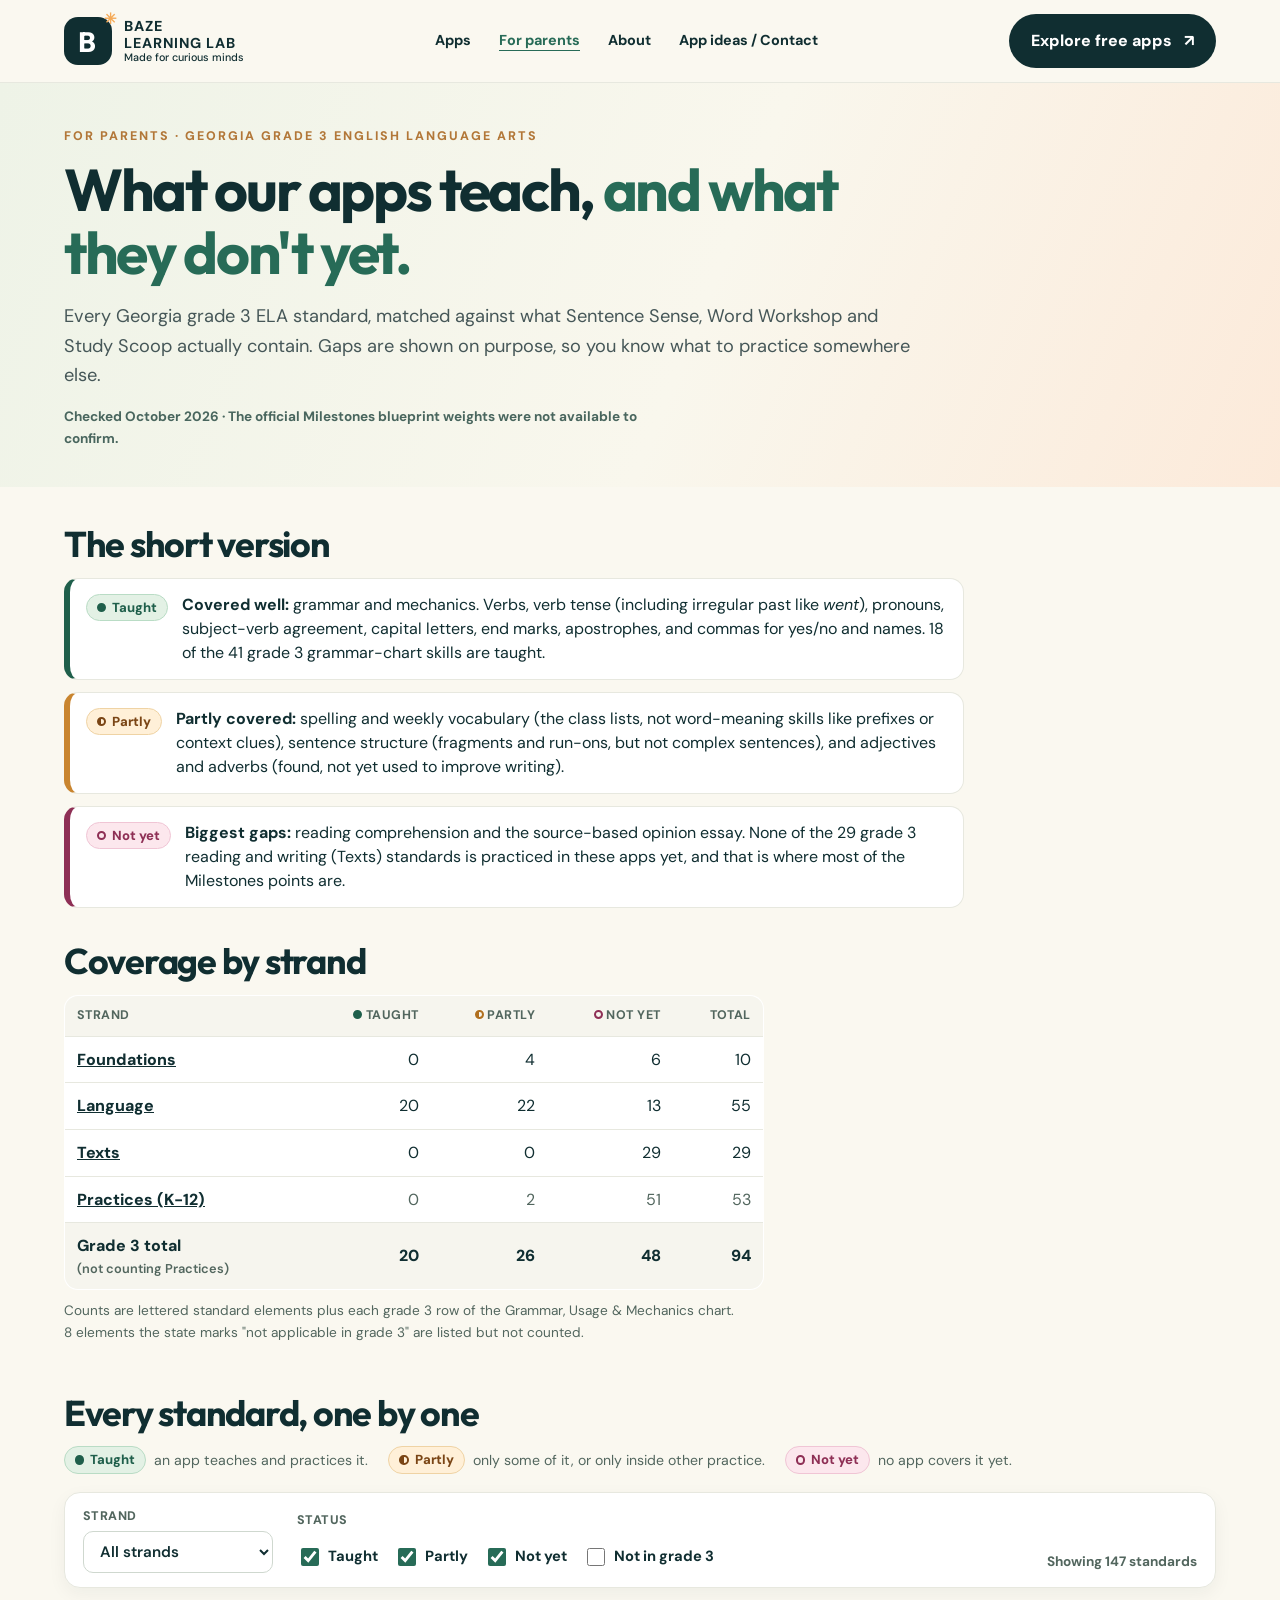
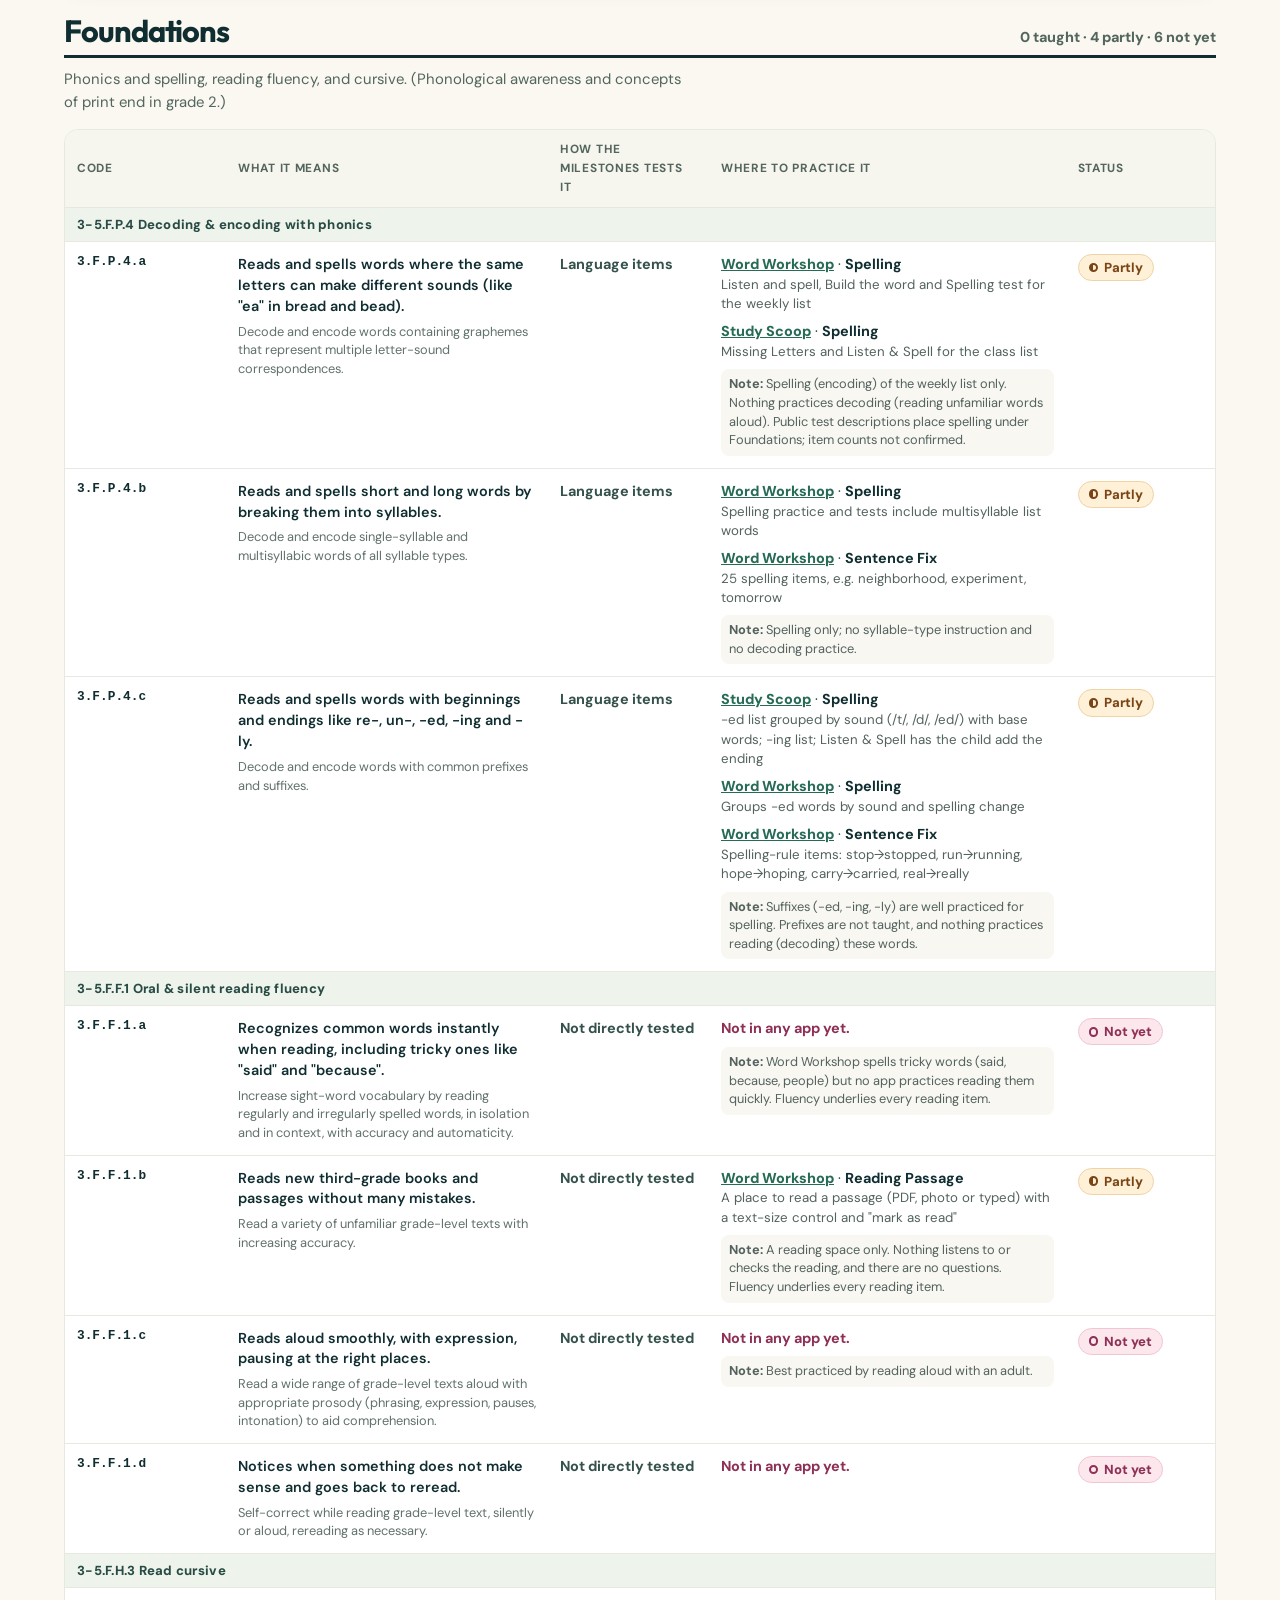
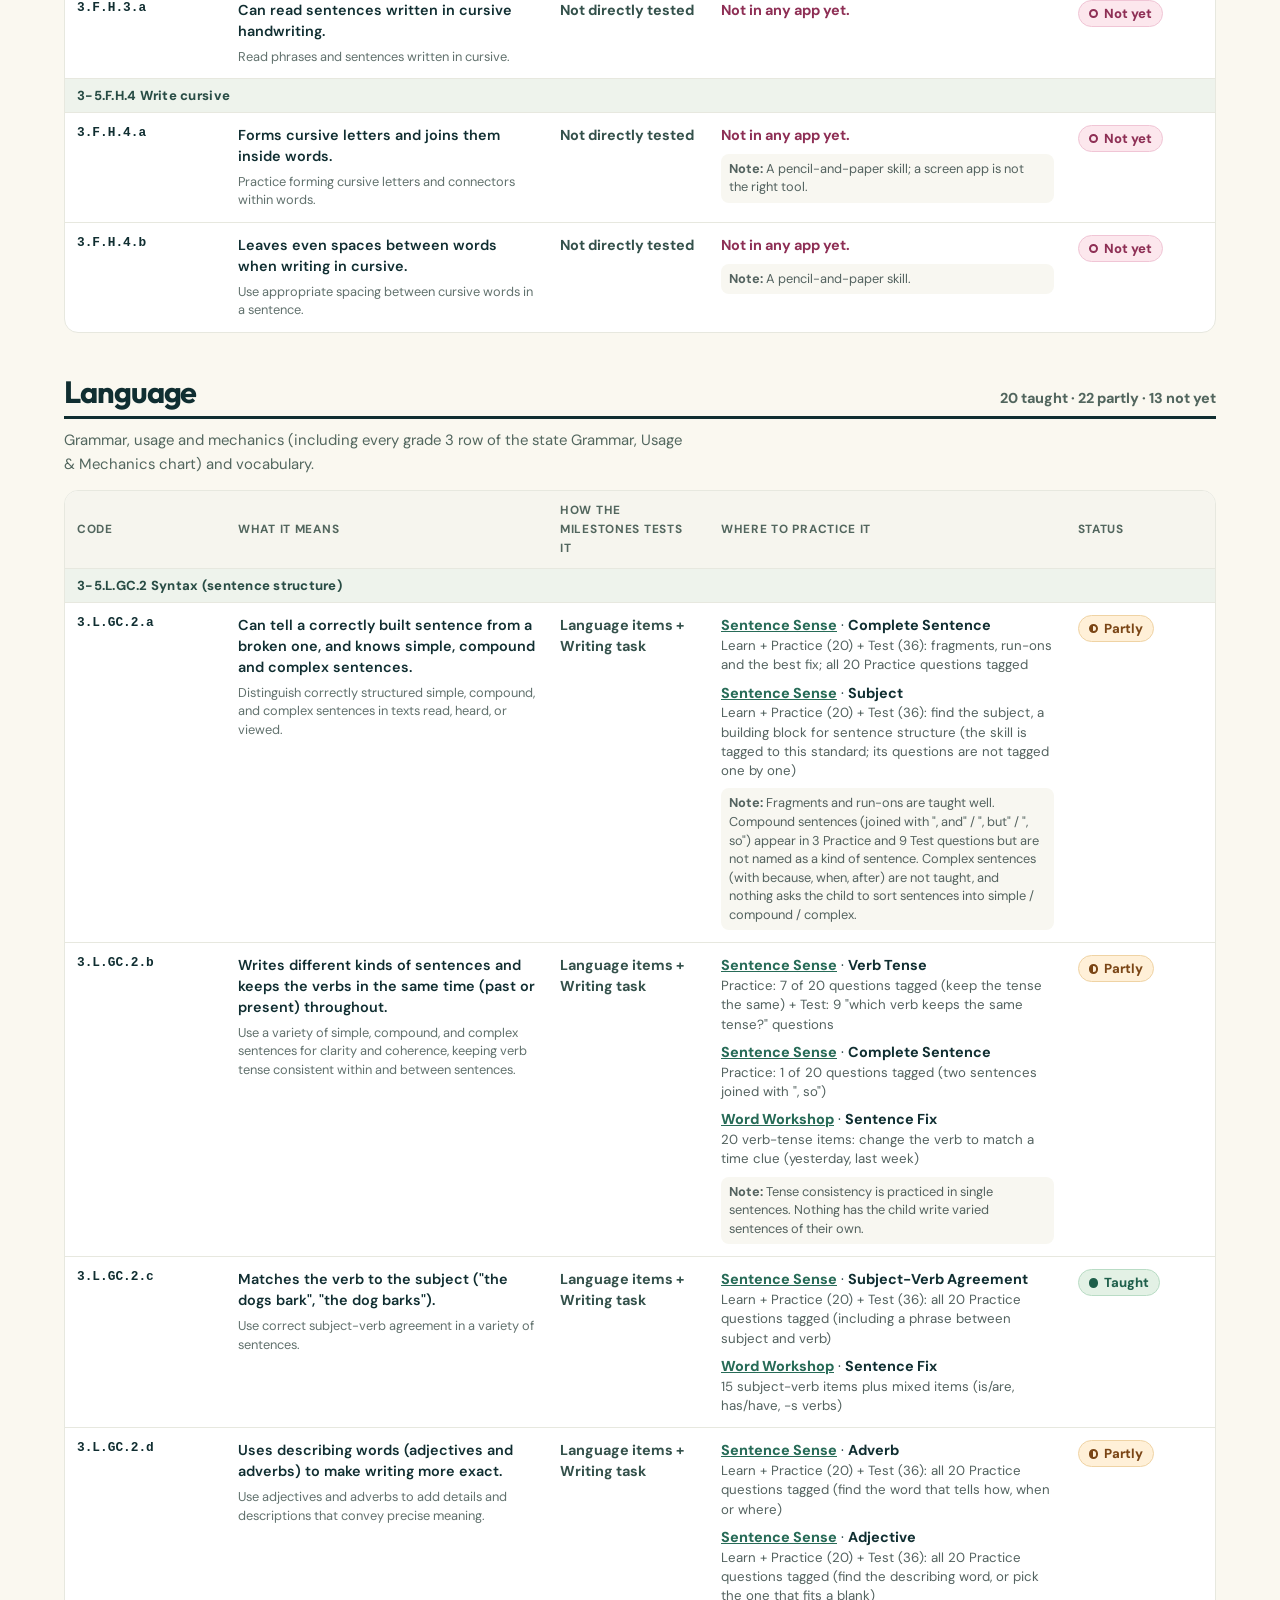
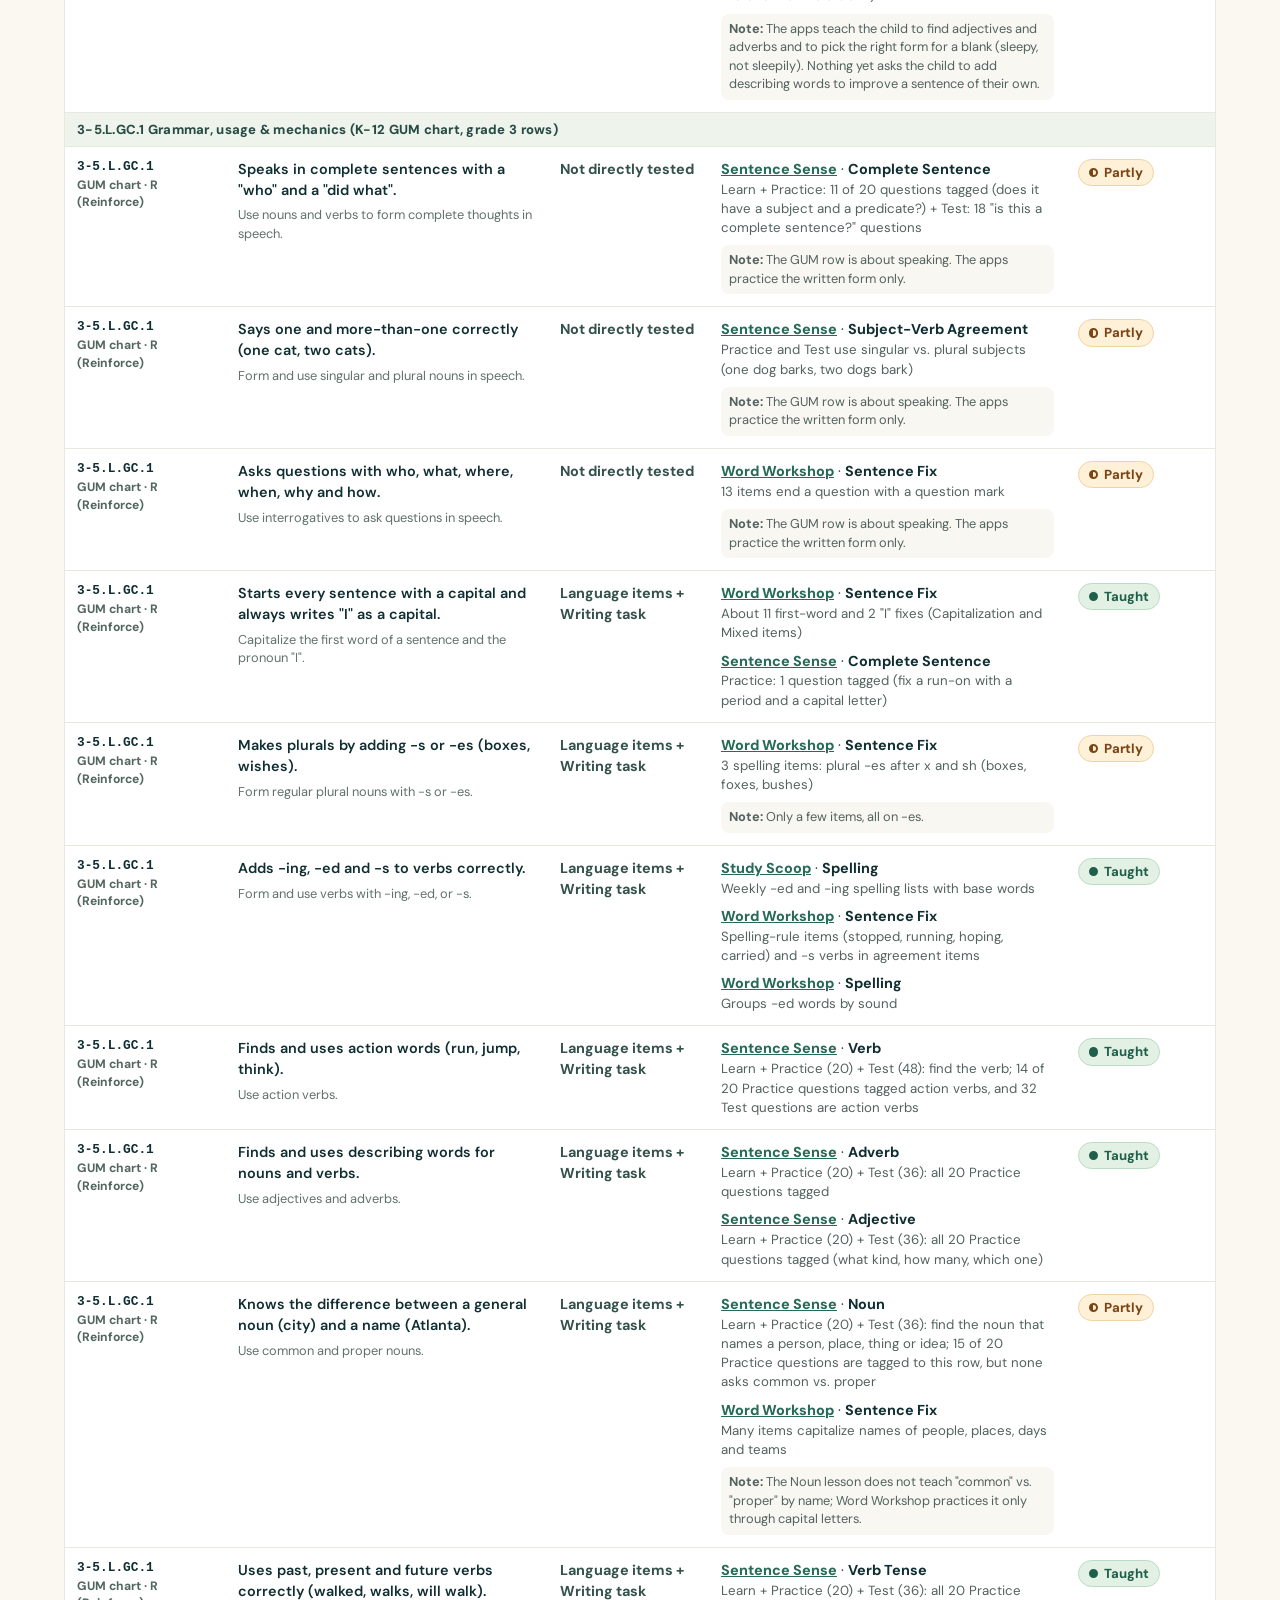
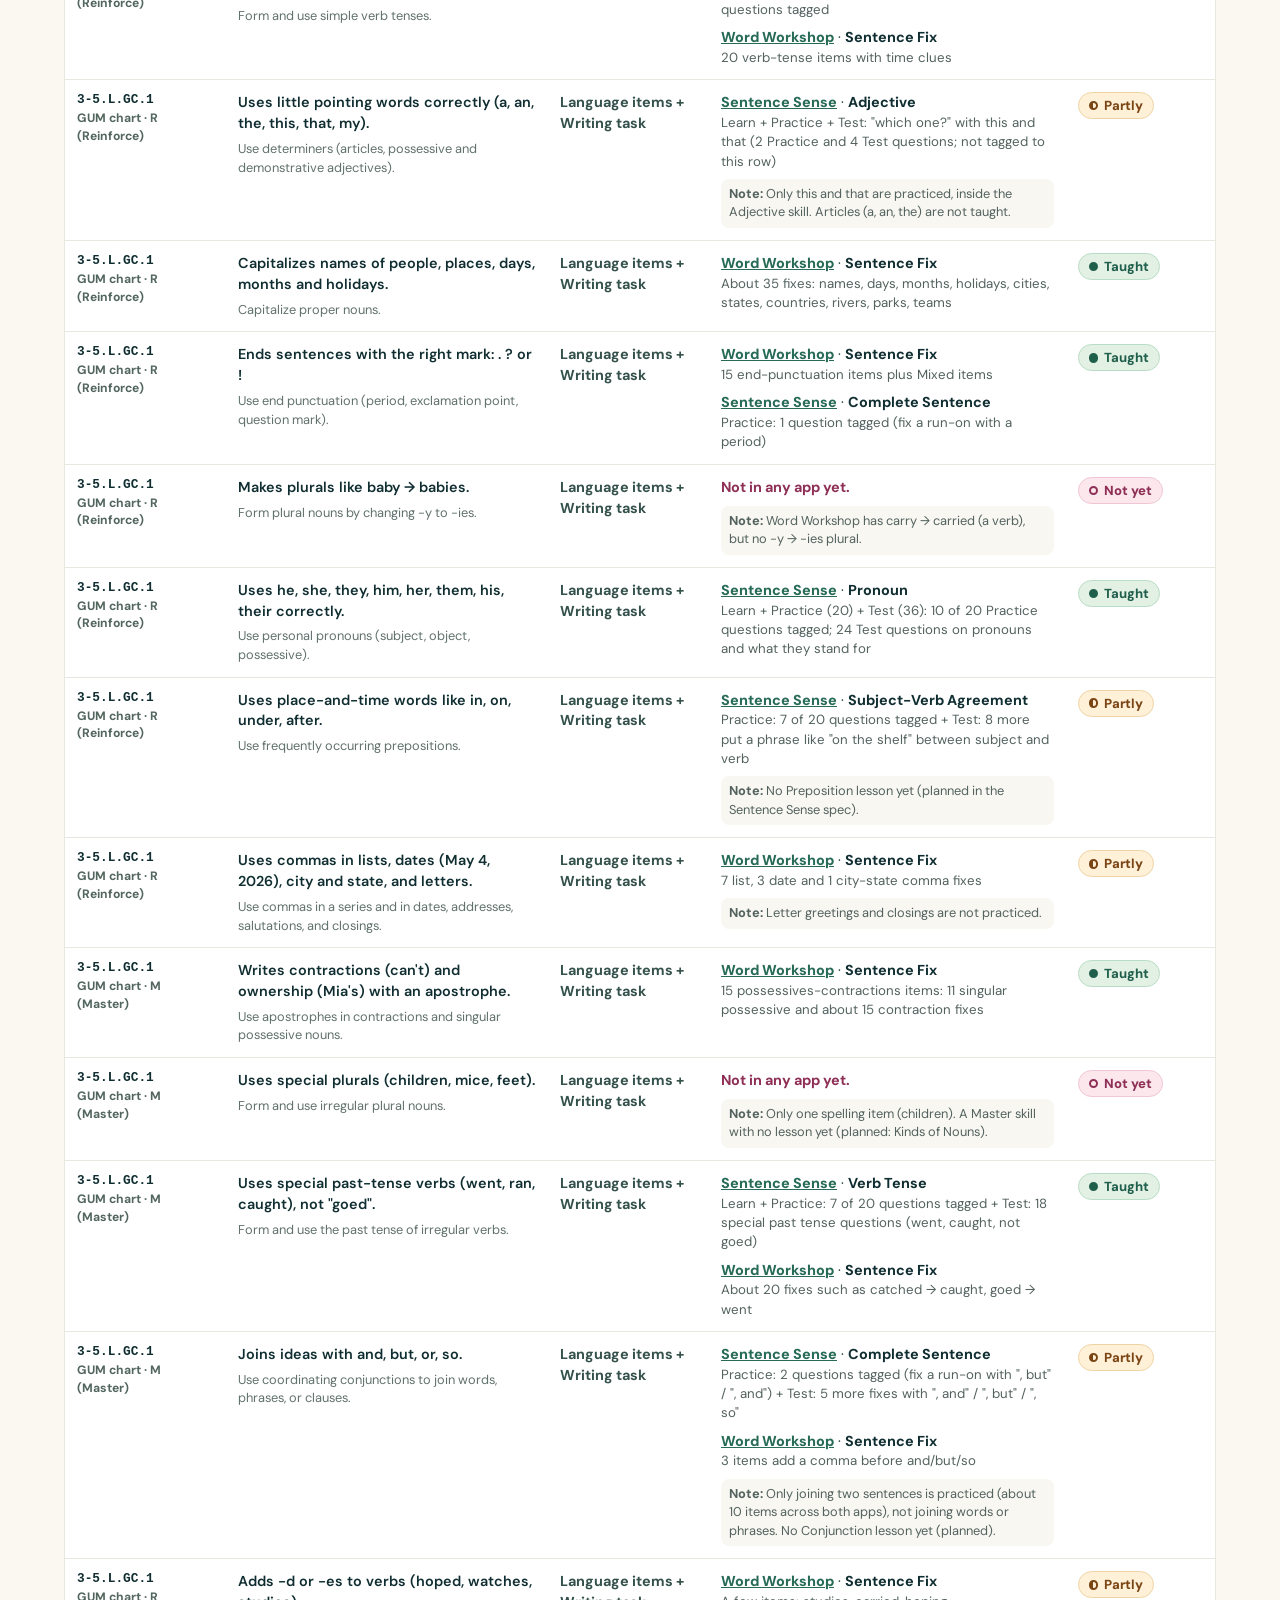
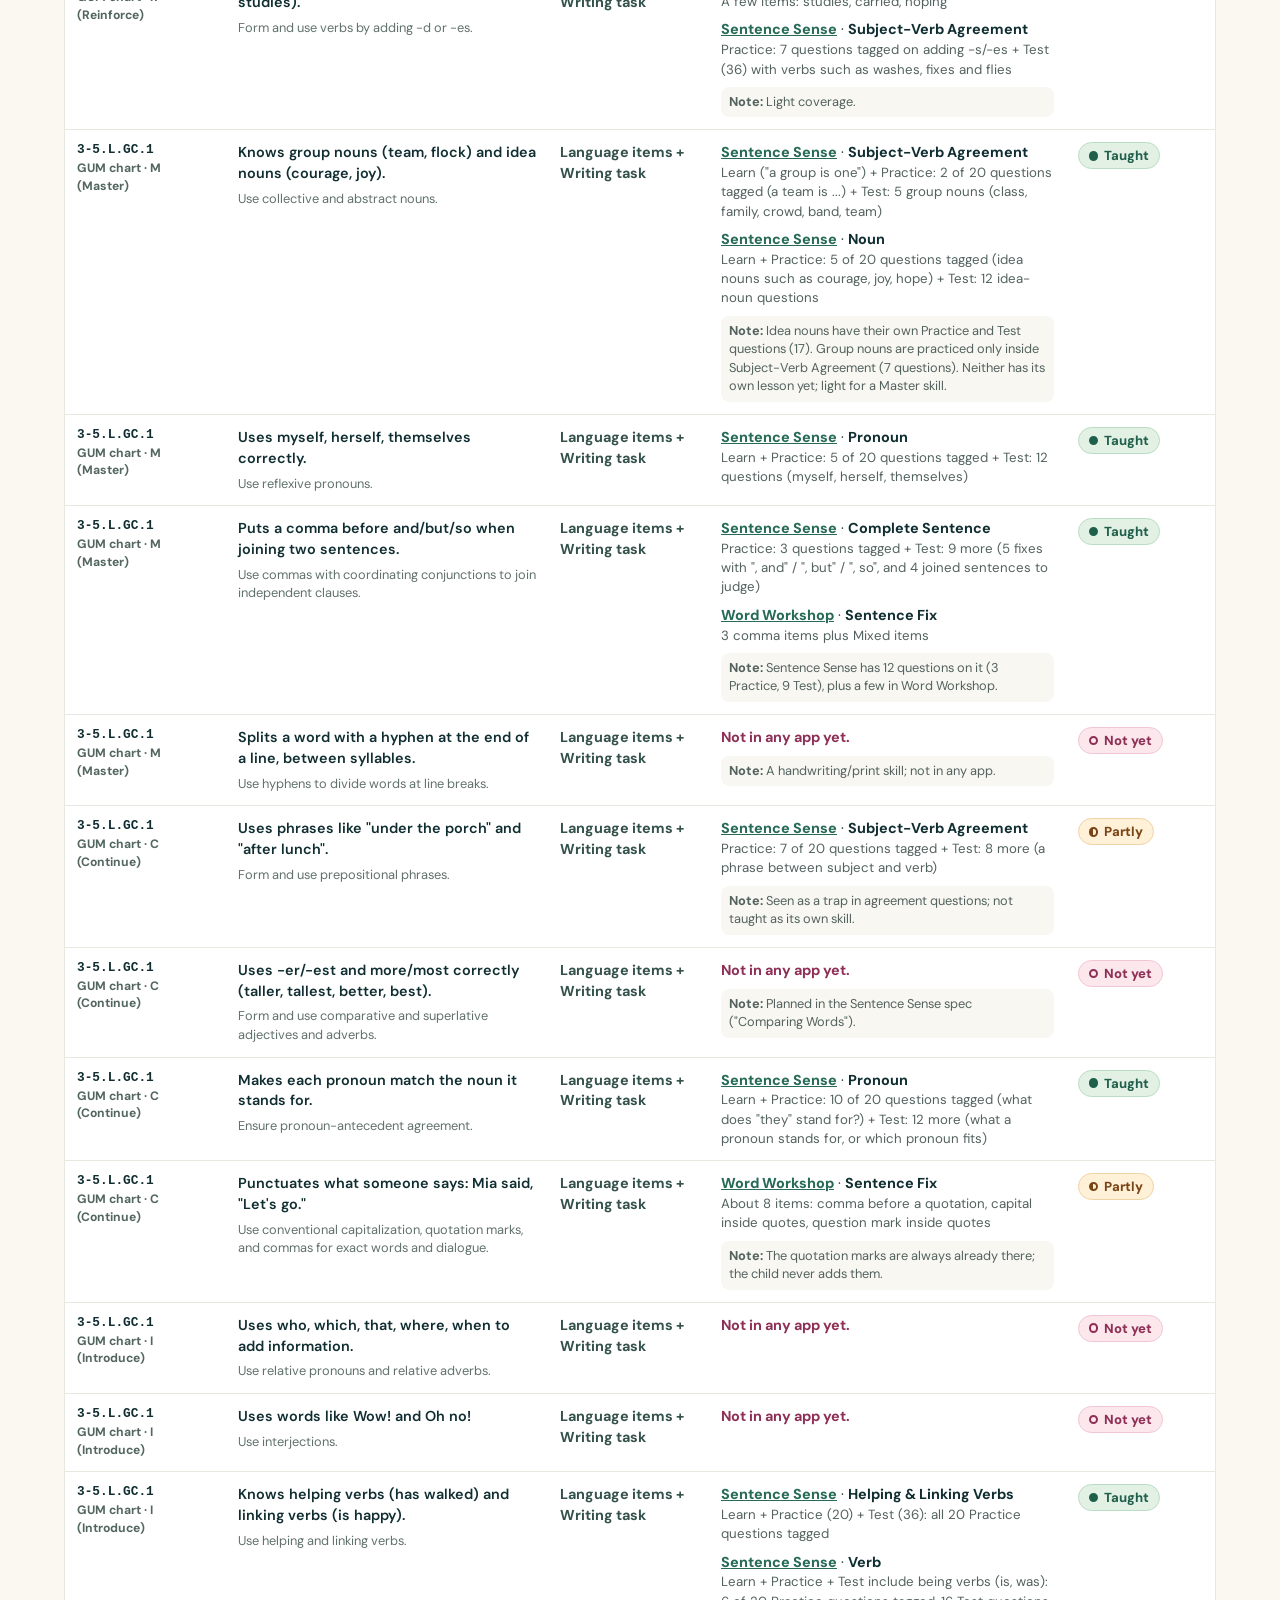
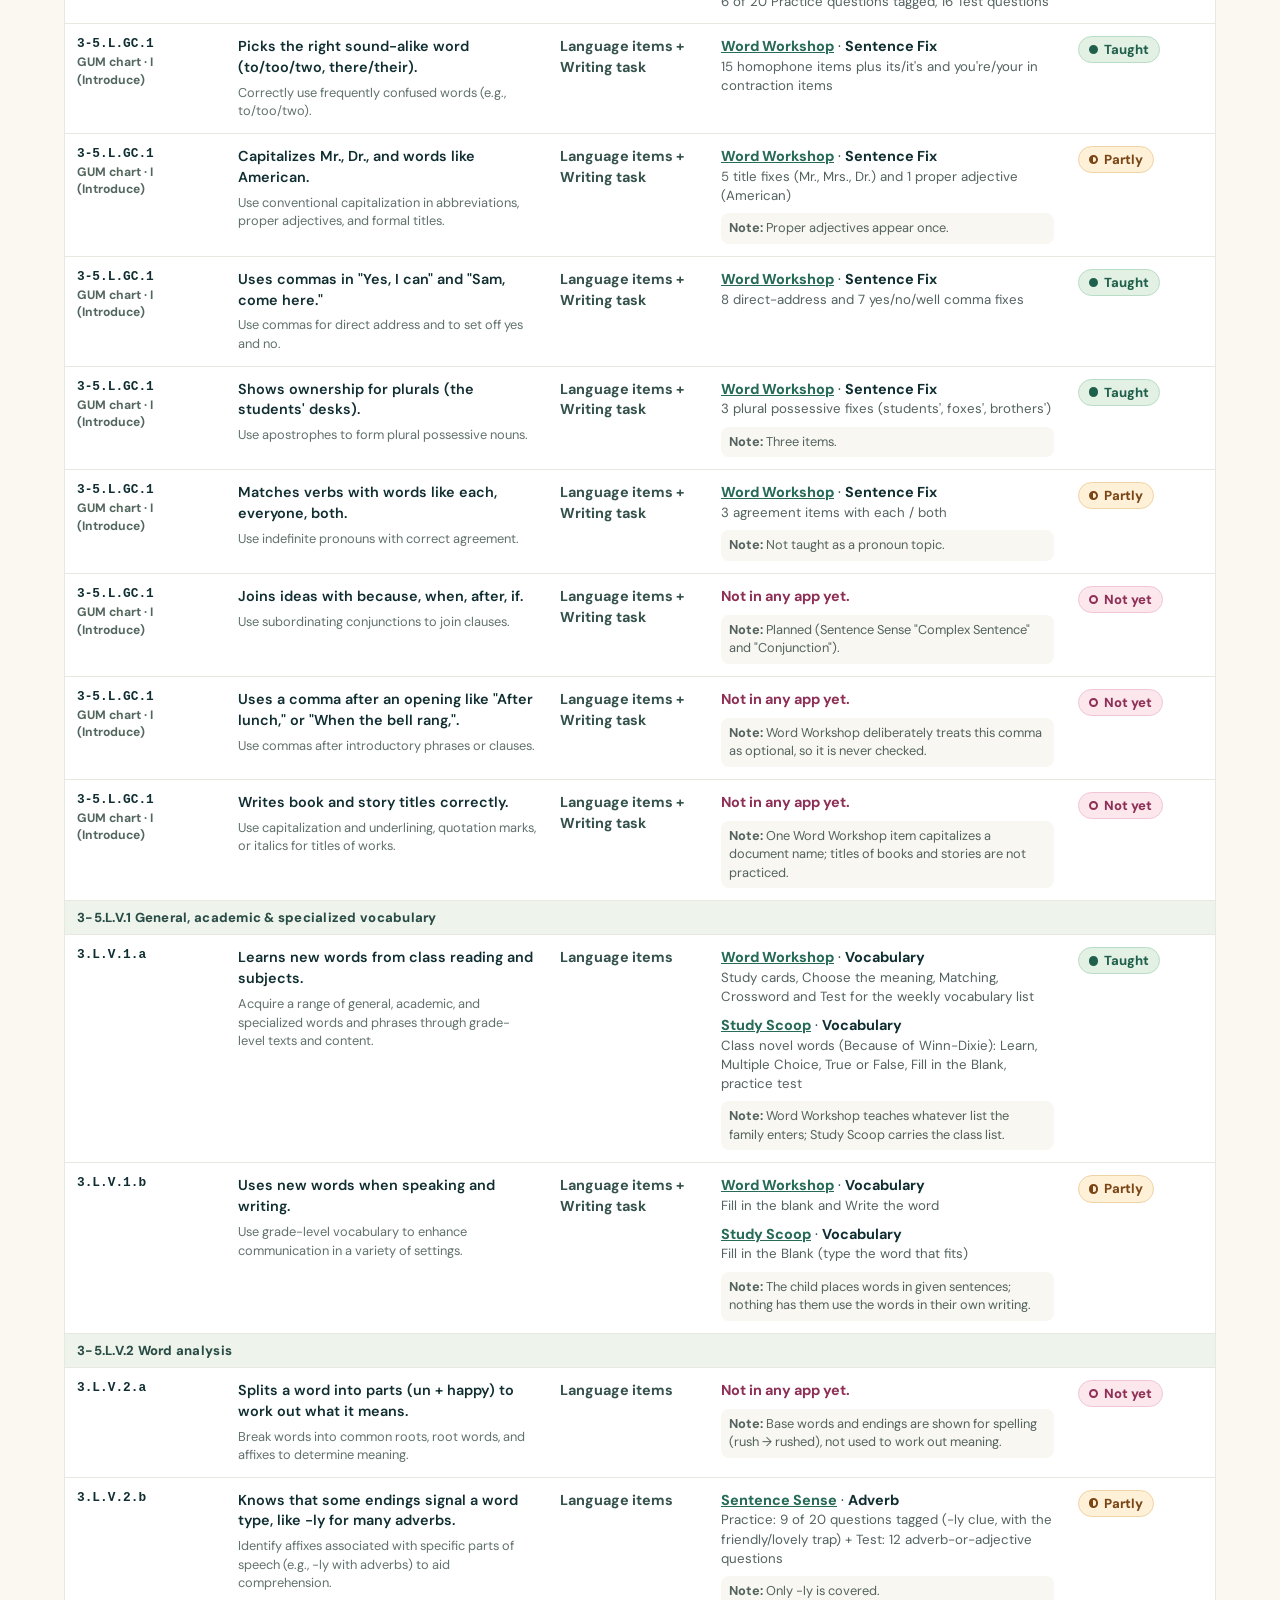
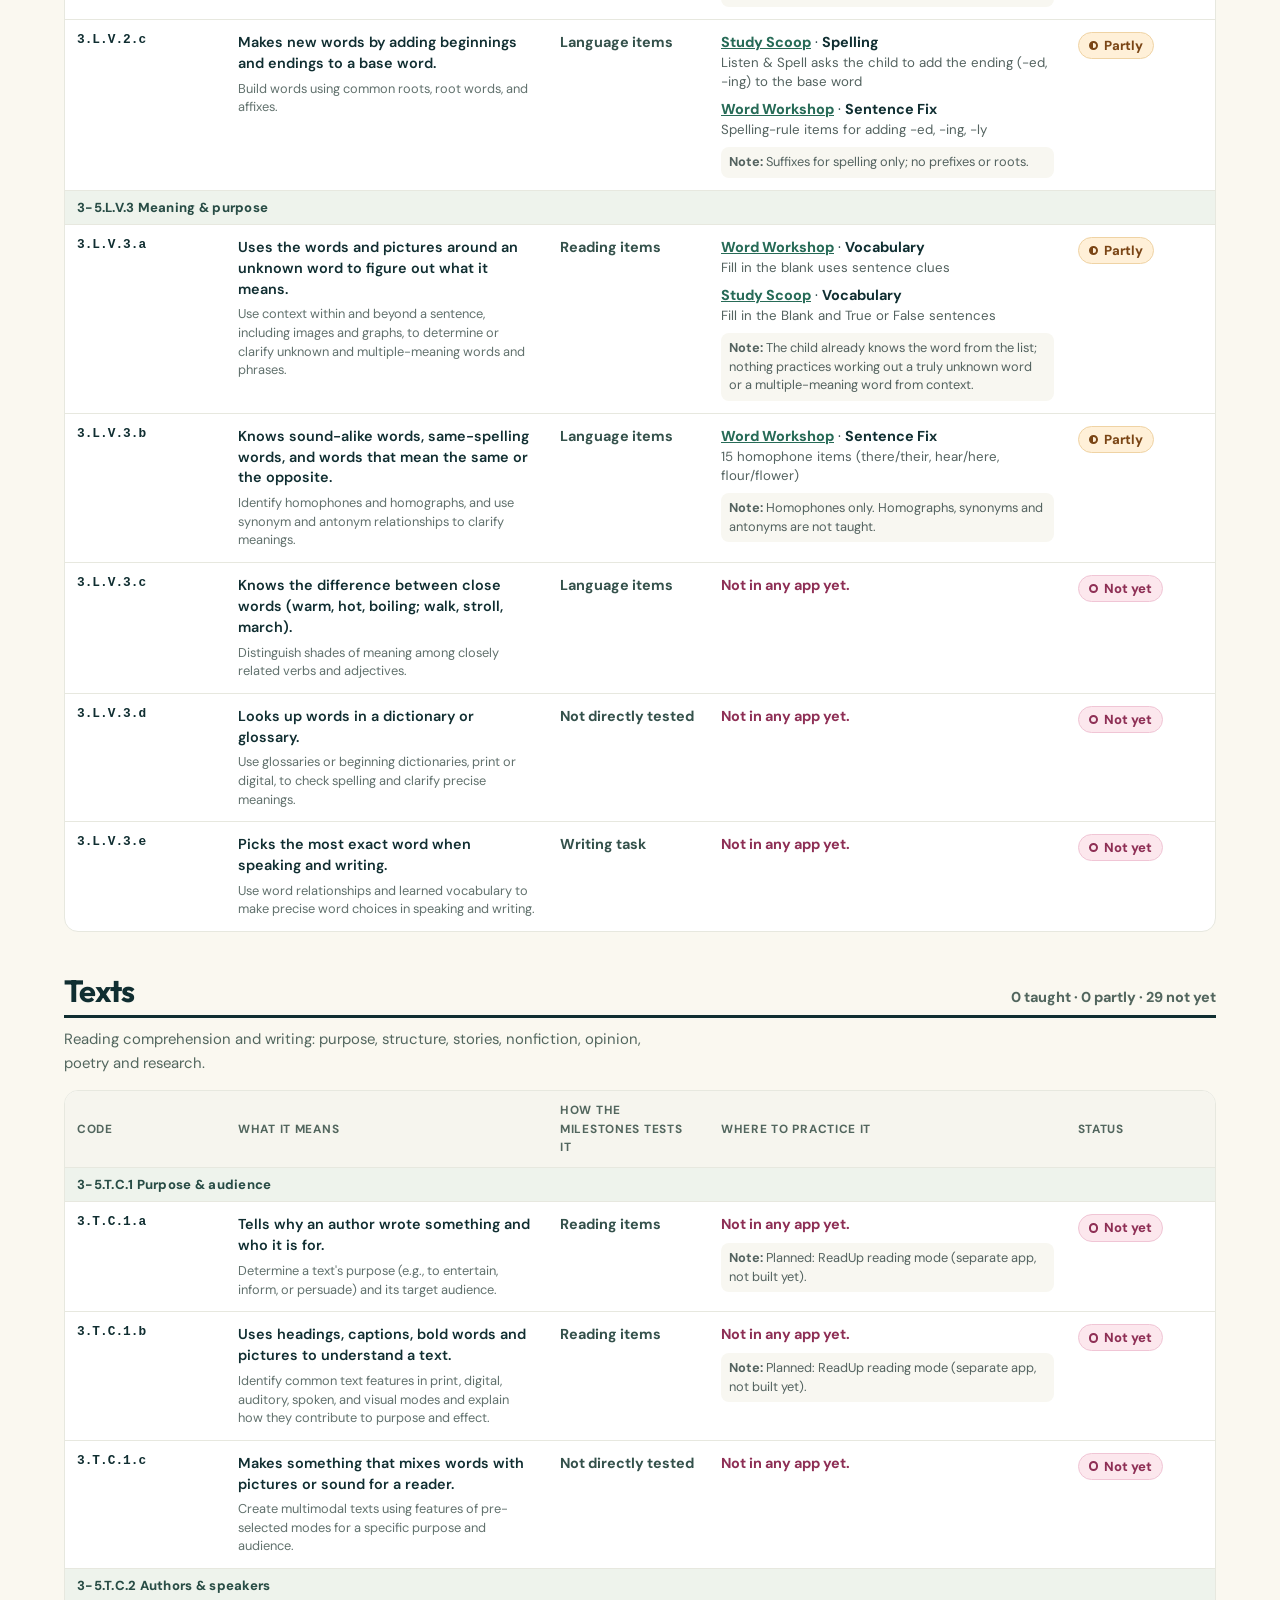
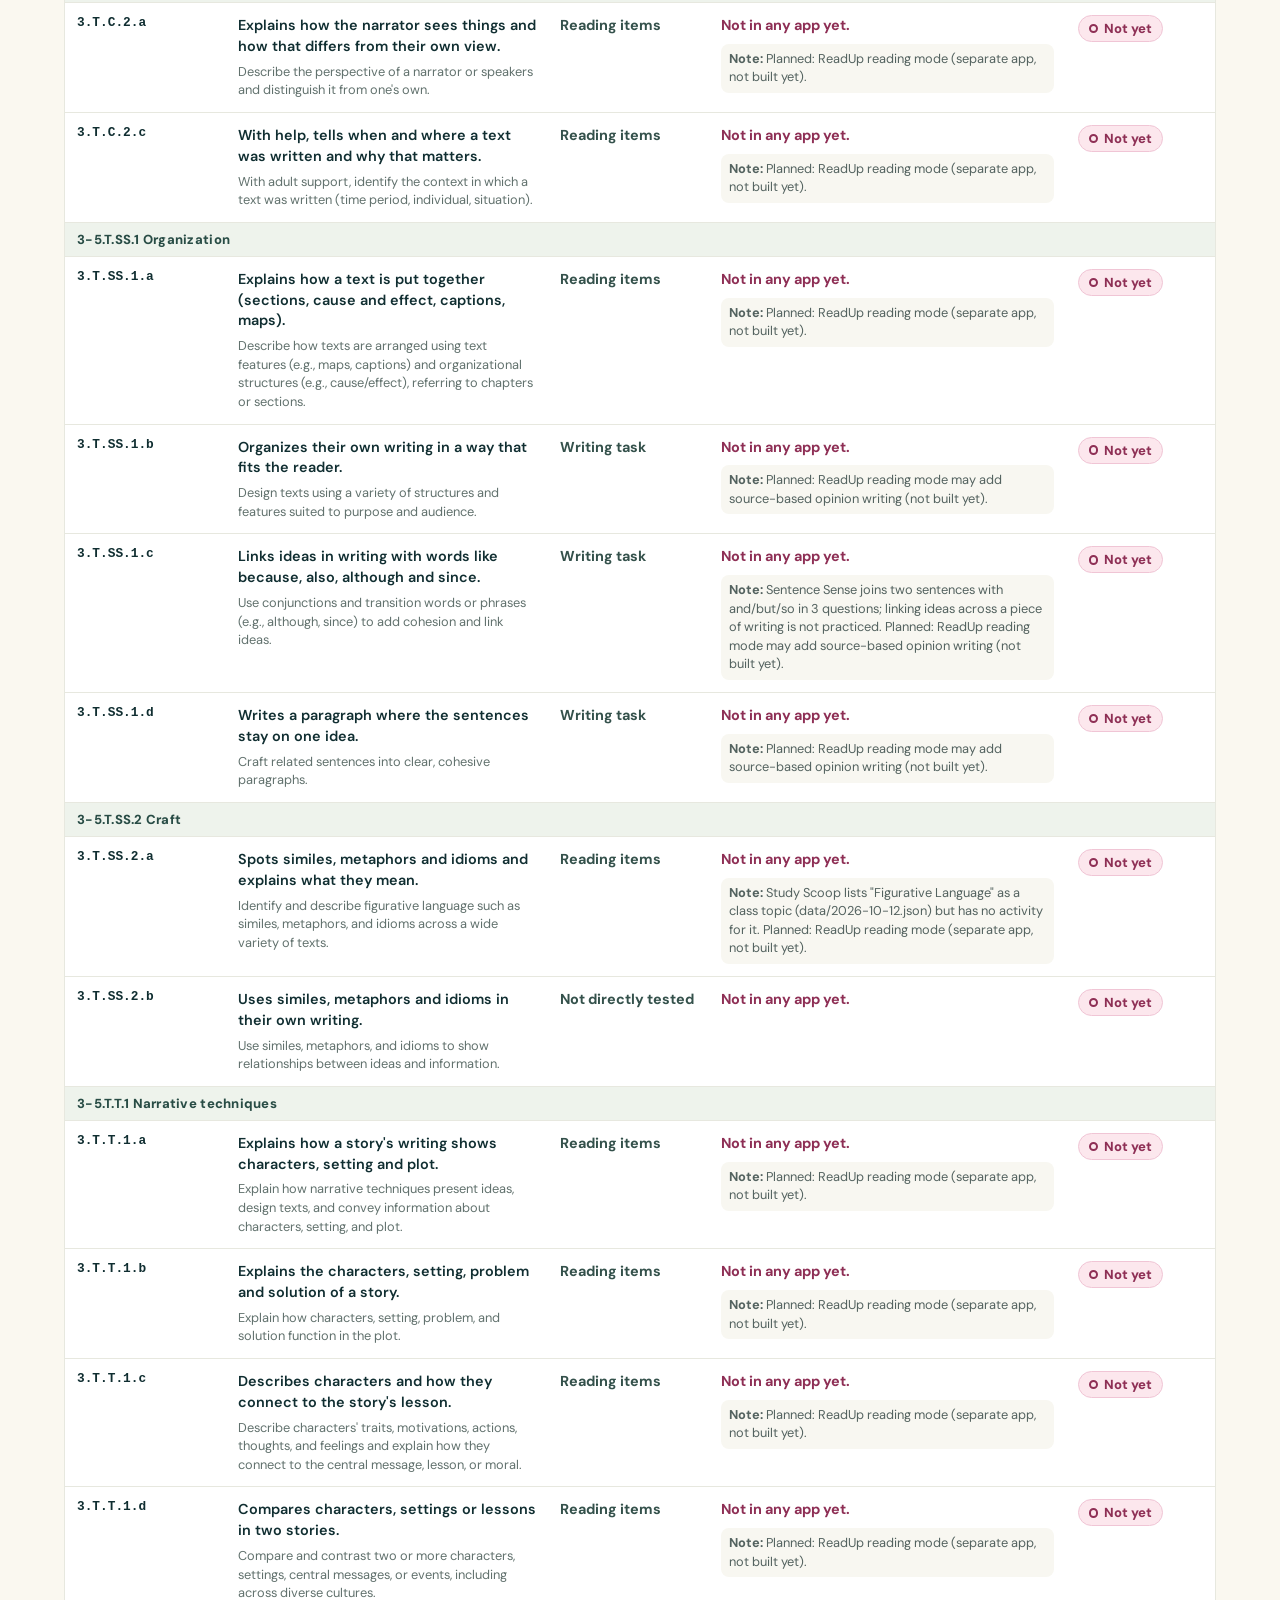
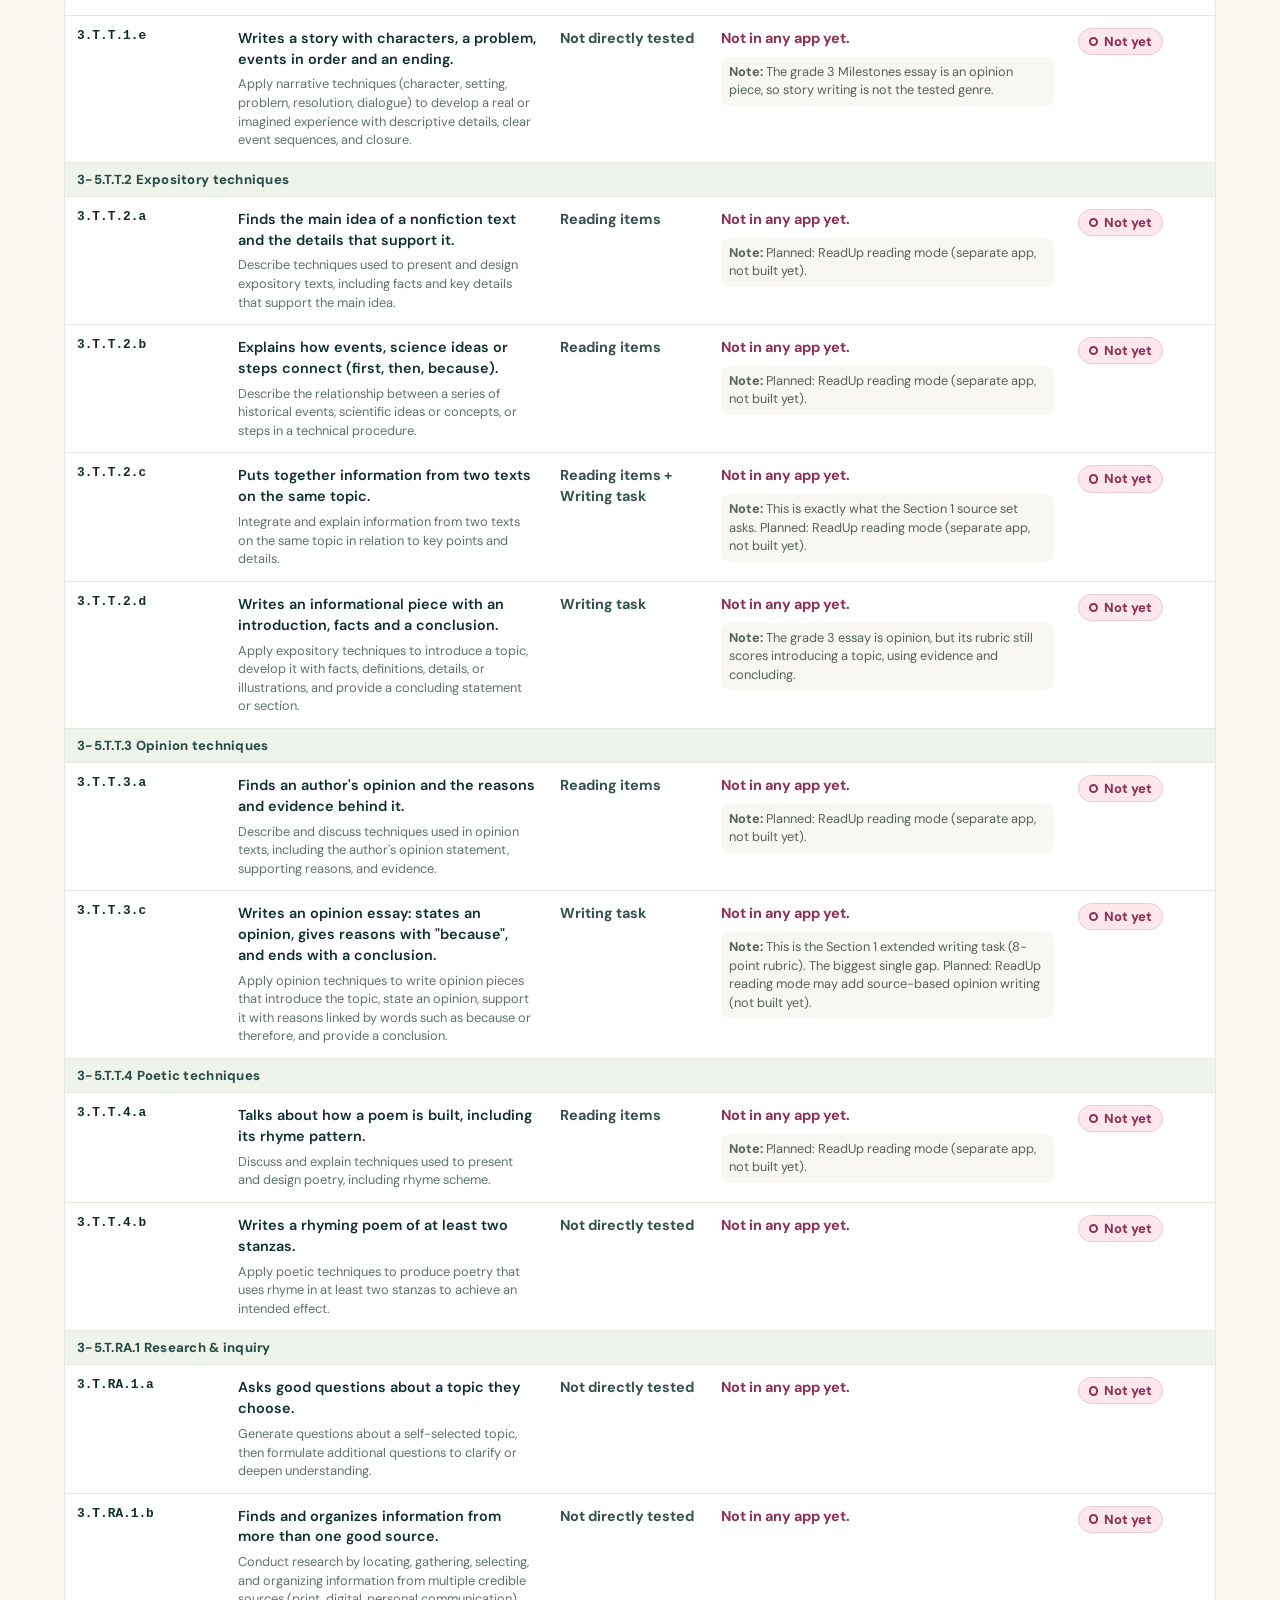
==== commit e2b77071: "For Parents: describe Sentence Sense Build 1.8.0 (Tests for every skill, Grammar Check) - Every Sent" ====
--- a/parents.html
+++ b/parents.html
@@ -38,7 +38,7 @@
     <section class="wrap summary" aria-labelledby="summary-h">
       <h2 id="summary-h" class="section-h">The short version</h2>
       <ul class="summary-lines">
-        <li class="sum-strong"><span class="sum-label"><span class="status status-taught"><span class="status-icon icon-taught" aria-hidden="true"></span>Taught</span></span><span><strong>Covered well:</strong> grammar and mechanics. Verbs, verb tense (including irregular past like <i>went</i>), pronouns, subject-verb agreement, capital letters, end marks, apostrophes, and commas for yes/no and names. 17 of the 41 grade 3 grammar-chart skills are taught.</span></li>
+        <li class="sum-strong"><span class="sum-label"><span class="status status-taught"><span class="status-icon icon-taught" aria-hidden="true"></span>Taught</span></span><span><strong>Covered well:</strong> grammar and mechanics. Verbs, verb tense (including irregular past like <i>went</i>), pronouns, subject-verb agreement, capital letters, end marks, apostrophes, and commas for yes/no and names. 18 of the 41 grade 3 grammar-chart skills are taught.</span></li>
         <li class="sum-partly"><span class="sum-label"><span class="status status-partly"><span class="status-icon icon-partly" aria-hidden="true"></span>Partly</span></span><span><strong>Partly covered:</strong> spelling and weekly vocabulary (the class lists, not word-meaning skills like prefixes or context clues), sentence structure (fragments and run-ons, but not complex sentences), and adjectives and adverbs (found, not yet used to improve writing).</span></li>
         <li class="sum-gap"><span class="sum-label"><span class="status status-notyet"><span class="status-icon icon-notyet" aria-hidden="true"></span>Not yet</span></span><span><strong>Biggest gaps:</strong> reading comprehension and the source-based opinion essay. None of the 29 grade 3 reading and writing (Texts) standards is practiced in these apps yet, and that is where most of the Milestones points are.</span></li>
       </ul>
@@ -49,14 +49,14 @@
           <thead><tr><th scope="col">Strand</th><th scope="col"><span class="status-icon icon-taught taught-ink" aria-hidden="true"></span> Taught</th><th scope="col"><span class="status-icon icon-partly partly-ink" aria-hidden="true"></span> Partly</th><th scope="col"><span class="status-icon icon-notyet notyet-ink" aria-hidden="true"></span> Not yet</th><th scope="col">Total</th></tr></thead>
           <tbody>
             <tr><th scope="row"><a href="#strand-foundations">Foundations</a></th><td>0</td><td>4</td><td>6</td><td>10</td></tr>
-            <tr><th scope="row"><a href="#strand-language">Language</a></th><td>19</td><td>23</td><td>13</td><td>55</td></tr>
+            <tr><th scope="row"><a href="#strand-language">Language</a></th><td>20</td><td>22</td><td>13</td><td>55</td></tr>
             <tr><th scope="row"><a href="#strand-texts">Texts</a></th><td>0</td><td>0</td><td>29</td><td>29</td></tr>
             <tr class="practices-row"><th scope="row"><a href="#strand-practices">Practices (K-12)</a></th><td>0</td><td>2</td><td>51</td><td>53</td></tr>
           </tbody>
-          <tfoot><tr><th scope="row">Grade 3 total <span class="tfoot-sub">(not counting Practices)</span></th><td>19</td><td>27</td><td>48</td><td>94</td></tr></tfoot>
+          <tfoot><tr><th scope="row">Grade 3 total <span class="tfoot-sub">(not counting Practices)</span></th><td>20</td><td>26</td><td>48</td><td>94</td></tr></tfoot>
         </table>
       </div>
-      <p class="fine">Counts are lettered standard elements plus each grade 3 row of the Grammar, Usage &amp; Mechanics chart. 8 elements the state marks "not applicable in grade 3" are listed but not counted. 6 of the 19 "taught" items are new in Sentence Sense Build 1.5.0 (released October 19, 2026).</p>
+      <p class="fine">Counts are lettered standard elements plus each grade 3 row of the Grammar, Usage &amp; Mechanics chart. 8 elements the state marks "not applicable in grade 3" are listed but not counted.</p>
     </section>
 
     <section class="wrap table-section" aria-labelledby="table-h">
@@ -176,7 +176,7 @@
     <section class="strand" id="strand-language" data-strand-section="Language" aria-labelledby="h-language">
       <div class="strand-head">
         <h3 id="h-language">Language</h3>
-        <p class="strand-count">19 taught · 23 partly · 13 not yet</p>
+        <p class="strand-count">20 taught · 22 partly · 13 not yet</p>
       </div>
       <p class="strand-blurb">Grammar, usage and mechanics (including every grade 3 row of the state Grammar, Usage &amp; Mechanics chart) and vocabulary.</p>
       <table class="align-table">
@@ -190,28 +190,28 @@
             <th scope="row" data-label="Code"><span class="code">3.L.GC.2.a</span></th>
             <td data-label="What it means"><p class="plain">Can tell a correctly built sentence from a broken one, and knows simple, compound and complex sentences.</p><p class="official"><span class="visually-hidden">Official wording, paraphrased: </span>Distinguish correctly structured simple, compound, and complex sentences in texts read, heard, or viewed.</p></td>
             <td data-label="How the Milestones tests it"><span class="test">Language items + Writing task</span></td>
-            <td data-label="Where to practice"><ul class="where-list"><li><a href="https://bazeocrisy.github.io/Sentence-Sense/" target="_blank" rel="noopener noreferrer">Sentence Sense</a> · <strong>Complete Sentence</strong> <span class="tag-review">New in Build 1.5.0</span><span class="detail">Learn + Practice: all 20 questions tagged (fragments, run-ons, choose the best fix)</span></li><li><a href="https://bazeocrisy.github.io/Sentence-Sense/" target="_blank" rel="noopener noreferrer">Sentence Sense</a> · <strong>Subject</strong> <span class="tag-review">New in Build 1.5.0</span><span class="detail">Learn + Practice (20): find the simple subject, a building block for sentence structure (standard inferred from the content; no tags)</span></li></ul><p class="note"><strong>Note:</strong> Fragments and run-ons are taught well. Compound sentences appear in only 3 fix-it questions, and complex sentences (with because, when, after) are not taught. Nothing asks the child to sort sentences into simple / compound / complex.</p></td>
+            <td data-label="Where to practice"><ul class="where-list"><li><a href="https://bazeocrisy.github.io/Sentence-Sense/" target="_blank" rel="noopener noreferrer">Sentence Sense</a> · <strong>Complete Sentence</strong><span class="detail">Learn + Practice (20) + Test (36): fragments, run-ons and the best fix; all 20 Practice questions tagged</span></li><li><a href="https://bazeocrisy.github.io/Sentence-Sense/" target="_blank" rel="noopener noreferrer">Sentence Sense</a> · <strong>Subject</strong><span class="detail">Learn + Practice (20) + Test (36): find the subject, a building block for sentence structure (the skill is tagged to this standard; its questions are not tagged one by one)</span></li></ul><p class="note"><strong>Note:</strong> Fragments and run-ons are taught well. Compound sentences (joined with &quot;, and&quot; / &quot;, but&quot; / &quot;, so&quot;) appear in 3 Practice and 9 Test questions but are not named as a kind of sentence. Complex sentences (with because, when, after) are not taught, and nothing asks the child to sort sentences into simple / compound / complex.</p></td>
             <td data-label="Status"><span class="status status-partly"><span class="status-icon icon-partly" aria-hidden="true"></span>Partly</span></td>
           </tr>
           <tr data-strand="Language" data-status="partly" class="row-partly">
             <th scope="row" data-label="Code"><span class="code">3.L.GC.2.b</span></th>
             <td data-label="What it means"><p class="plain">Writes different kinds of sentences and keeps the verbs in the same time (past or present) throughout.</p><p class="official"><span class="visually-hidden">Official wording, paraphrased: </span>Use a variety of simple, compound, and complex sentences for clarity and coherence, keeping verb tense consistent within and between sentences.</p></td>
             <td data-label="How the Milestones tests it"><span class="test">Language items + Writing task</span></td>
-            <td data-label="Where to practice"><ul class="where-list"><li><a href="https://bazeocrisy.github.io/Sentence-Sense/" target="_blank" rel="noopener noreferrer">Sentence Sense</a> · <strong>Verb Tense</strong> <span class="tag-review">New in Build 1.5.0</span><span class="detail">Practice: 7 of 20 questions tagged (keep the tense the same)</span></li><li><a href="https://bazeocrisy.github.io/Sentence-Sense/" target="_blank" rel="noopener noreferrer">Sentence Sense</a> · <strong>Complete Sentence</strong> <span class="tag-review">New in Build 1.5.0</span><span class="detail">Practice: 5 of 20 questions tagged (run-ons and fixes)</span></li><li><a href="https://bazeocrisy.github.io/Word-Workshop/" target="_blank" rel="noopener noreferrer">Word Workshop</a> · <strong>Sentence Fix</strong><span class="detail">20 verb-tense items: change the verb to match a time clue (yesterday, last week)</span></li></ul><p class="note"><strong>Note:</strong> Tense consistency is practiced in single sentences. Nothing has the child write varied sentences of their own.</p></td>
+            <td data-label="Where to practice"><ul class="where-list"><li><a href="https://bazeocrisy.github.io/Sentence-Sense/" target="_blank" rel="noopener noreferrer">Sentence Sense</a> · <strong>Verb Tense</strong><span class="detail">Practice: 7 of 20 questions tagged (keep the tense the same) + Test: 9 &quot;which verb keeps the same tense?&quot; questions</span></li><li><a href="https://bazeocrisy.github.io/Sentence-Sense/" target="_blank" rel="noopener noreferrer">Sentence Sense</a> · <strong>Complete Sentence</strong><span class="detail">Practice: 1 of 20 questions tagged (two sentences joined with &quot;, so&quot;)</span></li><li><a href="https://bazeocrisy.github.io/Word-Workshop/" target="_blank" rel="noopener noreferrer">Word Workshop</a> · <strong>Sentence Fix</strong><span class="detail">20 verb-tense items: change the verb to match a time clue (yesterday, last week)</span></li></ul><p class="note"><strong>Note:</strong> Tense consistency is practiced in single sentences. Nothing has the child write varied sentences of their own.</p></td>
             <td data-label="Status"><span class="status status-partly"><span class="status-icon icon-partly" aria-hidden="true"></span>Partly</span></td>
           </tr>
           <tr data-strand="Language" data-status="taught" class="row-taught">
             <th scope="row" data-label="Code"><span class="code">3.L.GC.2.c</span></th>
             <td data-label="What it means"><p class="plain">Matches the verb to the subject (&quot;the dogs bark&quot;, &quot;the dog barks&quot;).</p><p class="official"><span class="visually-hidden">Official wording, paraphrased: </span>Use correct subject-verb agreement in a variety of sentences.</p></td>
             <td data-label="How the Milestones tests it"><span class="test">Language items + Writing task</span></td>
-            <td data-label="Where to practice"><ul class="where-list"><li><a href="https://bazeocrisy.github.io/Sentence-Sense/" target="_blank" rel="noopener noreferrer">Sentence Sense</a> · <strong>Subject-Verb Agreement</strong> <span class="tag-review">New in Build 1.5.0</span><span class="detail">Learn + Practice: all 20 questions tagged (including a phrase between subject and verb)</span></li><li><a href="https://bazeocrisy.github.io/Word-Workshop/" target="_blank" rel="noopener noreferrer">Word Workshop</a> · <strong>Sentence Fix</strong><span class="detail">15 subject-verb items plus mixed items (is/are, has/have, -s verbs)</span></li></ul></td>
+            <td data-label="Where to practice"><ul class="where-list"><li><a href="https://bazeocrisy.github.io/Sentence-Sense/" target="_blank" rel="noopener noreferrer">Sentence Sense</a> · <strong>Subject-Verb Agreement</strong><span class="detail">Learn + Practice (20) + Test (36): all 20 Practice questions tagged (including a phrase between subject and verb)</span></li><li><a href="https://bazeocrisy.github.io/Word-Workshop/" target="_blank" rel="noopener noreferrer">Word Workshop</a> · <strong>Sentence Fix</strong><span class="detail">15 subject-verb items plus mixed items (is/are, has/have, -s verbs)</span></li></ul></td>
             <td data-label="Status"><span class="status status-taught"><span class="status-icon icon-taught" aria-hidden="true"></span>Taught</span></td>
           </tr>
           <tr data-strand="Language" data-status="partly" class="row-partly">
             <th scope="row" data-label="Code"><span class="code">3.L.GC.2.d</span></th>
             <td data-label="What it means"><p class="plain">Uses describing words (adjectives and adverbs) to make writing more exact.</p><p class="official"><span class="visually-hidden">Official wording, paraphrased: </span>Use adjectives and adverbs to add details and descriptions that convey precise meaning.</p></td>
             <td data-label="How the Milestones tests it"><span class="test">Language items + Writing task</span></td>
-            <td data-label="Where to practice"><ul class="where-list"><li><a href="https://bazeocrisy.github.io/Sentence-Sense/" target="_blank" rel="noopener noreferrer">Sentence Sense</a> · <strong>Adverb</strong> <span class="tag-review">New in Build 1.5.0</span><span class="detail">Learn + Practice: all 20 questions tagged (find the word that tells how, when or where)</span></li><li><a href="https://bazeocrisy.github.io/Sentence-Sense/" target="_blank" rel="noopener noreferrer">Sentence Sense</a> · <strong>Adjective</strong> <span class="tag-review">New in Build 1.5.0</span><span class="detail">Learn only: an adjective describes a noun (what kind, which one, how many) (standard inferred from the content; no tags)</span></li></ul><p class="note"><strong>Note:</strong> The apps teach the child to find adjectives and adverbs. Nothing yet asks the child to add them to improve a sentence.</p></td>
+            <td data-label="Where to practice"><ul class="where-list"><li><a href="https://bazeocrisy.github.io/Sentence-Sense/" target="_blank" rel="noopener noreferrer">Sentence Sense</a> · <strong>Adverb</strong><span class="detail">Learn + Practice (20) + Test (36): all 20 Practice questions tagged (find the word that tells how, when or where)</span></li><li><a href="https://bazeocrisy.github.io/Sentence-Sense/" target="_blank" rel="noopener noreferrer">Sentence Sense</a> · <strong>Adjective</strong><span class="detail">Learn + Practice (20) + Test (36): all 20 Practice questions tagged (find the describing word, or pick the one that fits a blank)</span></li></ul><p class="note"><strong>Note:</strong> The apps teach the child to find adjectives and adverbs and to pick the right form for a blank (sleepy, not sleepily). Nothing yet asks the child to add describing words to improve a sentence of their own.</p></td>
             <td data-label="Status"><span class="status status-partly"><span class="status-icon icon-partly" aria-hidden="true"></span>Partly</span></td>
           </tr>
           <tr data-strand="Language" data-status="not applicable" class="row-na">
@@ -226,14 +226,14 @@
             <th scope="row" data-label="Code"><span class="code">3-5.L.GC.1</span><span class="code-sub">GUM chart · R (Reinforce)</span></th>
             <td data-label="What it means"><p class="plain">Speaks in complete sentences with a &quot;who&quot; and a &quot;did what&quot;.</p><p class="official"><span class="visually-hidden">Official wording, paraphrased: </span>Use nouns and verbs to form complete thoughts in speech.</p></td>
             <td data-label="How the Milestones tests it"><span class="test">Not directly tested</span></td>
-            <td data-label="Where to practice"><ul class="where-list"><li><a href="https://bazeocrisy.github.io/Sentence-Sense/" target="_blank" rel="noopener noreferrer">Sentence Sense</a> · <strong>Complete Sentence</strong> <span class="tag-review">New in Build 1.5.0</span><span class="detail">Practice: 11 of 20 questions tagged (does it have a subject and a predicate?)</span></li></ul><p class="note"><strong>Note:</strong> The GUM row is about speaking. The apps practice the written form only.</p></td>
+            <td data-label="Where to practice"><ul class="where-list"><li><a href="https://bazeocrisy.github.io/Sentence-Sense/" target="_blank" rel="noopener noreferrer">Sentence Sense</a> · <strong>Complete Sentence</strong><span class="detail">Learn + Practice: 11 of 20 questions tagged (does it have a subject and a predicate?) + Test: 18 &quot;is this a complete sentence?&quot; questions</span></li></ul><p class="note"><strong>Note:</strong> The GUM row is about speaking. The apps practice the written form only.</p></td>
             <td data-label="Status"><span class="status status-partly"><span class="status-icon icon-partly" aria-hidden="true"></span>Partly</span></td>
           </tr>
           <tr data-strand="Language" data-status="partly" class="row-partly">
             <th scope="row" data-label="Code"><span class="code">3-5.L.GC.1</span><span class="code-sub">GUM chart · R (Reinforce)</span></th>
             <td data-label="What it means"><p class="plain">Says one and more-than-one correctly (one cat, two cats).</p><p class="official"><span class="visually-hidden">Official wording, paraphrased: </span>Form and use singular and plural nouns in speech.</p></td>
             <td data-label="How the Milestones tests it"><span class="test">Not directly tested</span></td>
-            <td data-label="Where to practice"><ul class="where-list"><li><a href="https://bazeocrisy.github.io/Sentence-Sense/" target="_blank" rel="noopener noreferrer">Sentence Sense</a> · <strong>Subject-Verb Agreement</strong> <span class="tag-review">New in Build 1.5.0</span><span class="detail">Practice uses singular vs. plural subjects</span></li></ul><p class="note"><strong>Note:</strong> The GUM row is about speaking. The apps practice the written form only.</p></td>
+            <td data-label="Where to practice"><ul class="where-list"><li><a href="https://bazeocrisy.github.io/Sentence-Sense/" target="_blank" rel="noopener noreferrer">Sentence Sense</a> · <strong>Subject-Verb Agreement</strong><span class="detail">Practice and Test use singular vs. plural subjects (one dog barks, two dogs bark)</span></li></ul><p class="note"><strong>Note:</strong> The GUM row is about speaking. The apps practice the written form only.</p></td>
             <td data-label="Status"><span class="status status-partly"><span class="status-icon icon-partly" aria-hidden="true"></span>Partly</span></td>
           </tr>
           <tr data-strand="Language" data-status="partly" class="row-partly">
@@ -247,7 +247,7 @@
             <th scope="row" data-label="Code"><span class="code">3-5.L.GC.1</span><span class="code-sub">GUM chart · R (Reinforce)</span></th>
             <td data-label="What it means"><p class="plain">Starts every sentence with a capital and always writes &quot;I&quot; as a capital.</p><p class="official"><span class="visually-hidden">Official wording, paraphrased: </span>Capitalize the first word of a sentence and the pronoun &quot;I&quot;.</p></td>
             <td data-label="How the Milestones tests it"><span class="test">Language items + Writing task</span></td>
-            <td data-label="Where to practice"><ul class="where-list"><li><a href="https://bazeocrisy.github.io/Word-Workshop/" target="_blank" rel="noopener noreferrer">Word Workshop</a> · <strong>Sentence Fix</strong><span class="detail">About 11 first-word and 2 &quot;I&quot; fixes (Capitalization and Mixed items)</span></li></ul></td>
+            <td data-label="Where to practice"><ul class="where-list"><li><a href="https://bazeocrisy.github.io/Word-Workshop/" target="_blank" rel="noopener noreferrer">Word Workshop</a> · <strong>Sentence Fix</strong><span class="detail">About 11 first-word and 2 &quot;I&quot; fixes (Capitalization and Mixed items)</span></li><li><a href="https://bazeocrisy.github.io/Sentence-Sense/" target="_blank" rel="noopener noreferrer">Sentence Sense</a> · <strong>Complete Sentence</strong><span class="detail">Practice: 1 question tagged (fix a run-on with a period and a capital letter)</span></li></ul></td>
             <td data-label="Status"><span class="status status-taught"><span class="status-icon icon-taught" aria-hidden="true"></span>Taught</span></td>
           </tr>
           <tr data-strand="Language" data-status="partly" class="row-partly">
@@ -268,35 +268,35 @@
             <th scope="row" data-label="Code"><span class="code">3-5.L.GC.1</span><span class="code-sub">GUM chart · R (Reinforce)</span></th>
             <td data-label="What it means"><p class="plain">Finds and uses action words (run, jump, think).</p><p class="official"><span class="visually-hidden">Official wording, paraphrased: </span>Use action verbs.</p></td>
             <td data-label="How the Milestones tests it"><span class="test">Language items + Writing task</span></td>
-            <td data-label="Where to practice"><ul class="where-list"><li><a href="https://bazeocrisy.github.io/Sentence-Sense/" target="_blank" rel="noopener noreferrer">Sentence Sense</a> · <strong>Verb</strong> <span class="tag-review">New in Build 1.5.0</span><span class="detail">Learn + Practice (20) + Test (48 questions): find the verb, action and being verbs (standard inferred from the content; no tags)</span></li></ul></td>
+            <td data-label="Where to practice"><ul class="where-list"><li><a href="https://bazeocrisy.github.io/Sentence-Sense/" target="_blank" rel="noopener noreferrer">Sentence Sense</a> · <strong>Verb</strong><span class="detail">Learn + Practice (20) + Test (48): find the verb; 14 of 20 Practice questions tagged action verbs, and 32 Test questions are action verbs</span></li></ul></td>
             <td data-label="Status"><span class="status status-taught"><span class="status-icon icon-taught" aria-hidden="true"></span>Taught</span></td>
           </tr>
           <tr data-strand="Language" data-status="taught" class="row-taught">
             <th scope="row" data-label="Code"><span class="code">3-5.L.GC.1</span><span class="code-sub">GUM chart · R (Reinforce)</span></th>
             <td data-label="What it means"><p class="plain">Finds and uses describing words for nouns and verbs.</p><p class="official"><span class="visually-hidden">Official wording, paraphrased: </span>Use adjectives and adverbs.</p></td>
             <td data-label="How the Milestones tests it"><span class="test">Language items + Writing task</span></td>
-            <td data-label="Where to practice"><ul class="where-list"><li><a href="https://bazeocrisy.github.io/Sentence-Sense/" target="_blank" rel="noopener noreferrer">Sentence Sense</a> · <strong>Adverb</strong> <span class="tag-review">New in Build 1.5.0</span><span class="detail">Practice: all 20 questions tagged</span></li><li><a href="https://bazeocrisy.github.io/Sentence-Sense/" target="_blank" rel="noopener noreferrer">Sentence Sense</a> · <strong>Adjective</strong> <span class="tag-review">New in Build 1.5.0</span><span class="detail">Learn only (standard inferred from the content; no tags)</span></li></ul></td>
+            <td data-label="Where to practice"><ul class="where-list"><li><a href="https://bazeocrisy.github.io/Sentence-Sense/" target="_blank" rel="noopener noreferrer">Sentence Sense</a> · <strong>Adverb</strong><span class="detail">Learn + Practice (20) + Test (36): all 20 Practice questions tagged</span></li><li><a href="https://bazeocrisy.github.io/Sentence-Sense/" target="_blank" rel="noopener noreferrer">Sentence Sense</a> · <strong>Adjective</strong><span class="detail">Learn + Practice (20) + Test (36): all 20 Practice questions tagged (what kind, how many, which one)</span></li></ul></td>
             <td data-label="Status"><span class="status status-taught"><span class="status-icon icon-taught" aria-hidden="true"></span>Taught</span></td>
           </tr>
           <tr data-strand="Language" data-status="partly" class="row-partly">
             <th scope="row" data-label="Code"><span class="code">3-5.L.GC.1</span><span class="code-sub">GUM chart · R (Reinforce)</span></th>
             <td data-label="What it means"><p class="plain">Knows the difference between a general noun (city) and a name (Atlanta).</p><p class="official"><span class="visually-hidden">Official wording, paraphrased: </span>Use common and proper nouns.</p></td>
             <td data-label="How the Milestones tests it"><span class="test">Language items + Writing task</span></td>
-            <td data-label="Where to practice"><ul class="where-list"><li><a href="https://bazeocrisy.github.io/Sentence-Sense/" target="_blank" rel="noopener noreferrer">Sentence Sense</a> · <strong>Noun</strong> <span class="tag-review">New in Build 1.5.0</span><span class="detail">Learn only: person, place, thing, idea (Atlanta appears as a place) (standard inferred from the content; no tags)</span></li><li><a href="https://bazeocrisy.github.io/Word-Workshop/" target="_blank" rel="noopener noreferrer">Word Workshop</a> · <strong>Sentence Fix</strong><span class="detail">Many items capitalize names of people, places, days and teams</span></li></ul><p class="note"><strong>Note:</strong> The Noun lesson does not teach &quot;common&quot; vs. &quot;proper&quot; by name; Word Workshop practices it only through capital letters.</p></td>
+            <td data-label="Where to practice"><ul class="where-list"><li><a href="https://bazeocrisy.github.io/Sentence-Sense/" target="_blank" rel="noopener noreferrer">Sentence Sense</a> · <strong>Noun</strong><span class="detail">Learn + Practice (20) + Test (36): find the noun that names a person, place, thing or idea; 15 of 20 Practice questions are tagged to this row, but none asks common vs. proper</span></li><li><a href="https://bazeocrisy.github.io/Word-Workshop/" target="_blank" rel="noopener noreferrer">Word Workshop</a> · <strong>Sentence Fix</strong><span class="detail">Many items capitalize names of people, places, days and teams</span></li></ul><p class="note"><strong>Note:</strong> The Noun lesson does not teach &quot;common&quot; vs. &quot;proper&quot; by name; Word Workshop practices it only through capital letters.</p></td>
             <td data-label="Status"><span class="status status-partly"><span class="status-icon icon-partly" aria-hidden="true"></span>Partly</span></td>
           </tr>
           <tr data-strand="Language" data-status="taught" class="row-taught">
             <th scope="row" data-label="Code"><span class="code">3-5.L.GC.1</span><span class="code-sub">GUM chart · R (Reinforce)</span></th>
             <td data-label="What it means"><p class="plain">Uses past, present and future verbs correctly (walked, walks, will walk).</p><p class="official"><span class="visually-hidden">Official wording, paraphrased: </span>Form and use simple verb tenses.</p></td>
             <td data-label="How the Milestones tests it"><span class="test">Language items + Writing task</span></td>
-            <td data-label="Where to practice"><ul class="where-list"><li><a href="https://bazeocrisy.github.io/Sentence-Sense/" target="_blank" rel="noopener noreferrer">Sentence Sense</a> · <strong>Verb Tense</strong> <span class="tag-review">New in Build 1.5.0</span><span class="detail">Learn + Practice: all 20 questions tagged</span></li><li><a href="https://bazeocrisy.github.io/Word-Workshop/" target="_blank" rel="noopener noreferrer">Word Workshop</a> · <strong>Sentence Fix</strong><span class="detail">20 verb-tense items with time clues</span></li></ul></td>
+            <td data-label="Where to practice"><ul class="where-list"><li><a href="https://bazeocrisy.github.io/Sentence-Sense/" target="_blank" rel="noopener noreferrer">Sentence Sense</a> · <strong>Verb Tense</strong><span class="detail">Learn + Practice (20) + Test (36): all 20 Practice questions tagged</span></li><li><a href="https://bazeocrisy.github.io/Word-Workshop/" target="_blank" rel="noopener noreferrer">Word Workshop</a> · <strong>Sentence Fix</strong><span class="detail">20 verb-tense items with time clues</span></li></ul></td>
             <td data-label="Status"><span class="status status-taught"><span class="status-icon icon-taught" aria-hidden="true"></span>Taught</span></td>
           </tr>
           <tr data-strand="Language" data-status="partly" class="row-partly">
             <th scope="row" data-label="Code"><span class="code">3-5.L.GC.1</span><span class="code-sub">GUM chart · R (Reinforce)</span></th>
             <td data-label="What it means"><p class="plain">Uses little pointing words correctly (a, an, the, this, that, my).</p><p class="official"><span class="visually-hidden">Official wording, paraphrased: </span>Use determiners (articles, possessive and demonstrative adjectives).</p></td>
             <td data-label="How the Milestones tests it"><span class="test">Language items + Writing task</span></td>
-            <td data-label="Where to practice"><ul class="where-list"><li><a href="https://bazeocrisy.github.io/Sentence-Sense/" target="_blank" rel="noopener noreferrer">Sentence Sense</a> · <strong>Adjective</strong> <span class="tag-review">New in Build 1.5.0</span><span class="detail">Learn only: &quot;which one?&quot; (this, that) and &quot;how many?&quot; (standard inferred from the content; no tags)</span></li></ul><p class="note"><strong>Note:</strong> Touched only inside the Adjective lesson; no practice.</p></td>
+            <td data-label="Where to practice"><ul class="where-list"><li><a href="https://bazeocrisy.github.io/Sentence-Sense/" target="_blank" rel="noopener noreferrer">Sentence Sense</a> · <strong>Adjective</strong><span class="detail">Learn + Practice + Test: &quot;which one?&quot; with this and that (2 Practice and 4 Test questions; not tagged to this row)</span></li></ul><p class="note"><strong>Note:</strong> Only this and that are practiced, inside the Adjective skill. Articles (a, an, the) are not taught.</p></td>
             <td data-label="Status"><span class="status status-partly"><span class="status-icon icon-partly" aria-hidden="true"></span>Partly</span></td>
           </tr>
           <tr data-strand="Language" data-status="taught" class="row-taught">
@@ -310,7 +310,7 @@
             <th scope="row" data-label="Code"><span class="code">3-5.L.GC.1</span><span class="code-sub">GUM chart · R (Reinforce)</span></th>
             <td data-label="What it means"><p class="plain">Ends sentences with the right mark: . ? or !</p><p class="official"><span class="visually-hidden">Official wording, paraphrased: </span>Use end punctuation (period, exclamation point, question mark).</p></td>
             <td data-label="How the Milestones tests it"><span class="test">Language items + Writing task</span></td>
-            <td data-label="Where to practice"><ul class="where-list"><li><a href="https://bazeocrisy.github.io/Word-Workshop/" target="_blank" rel="noopener noreferrer">Word Workshop</a> · <strong>Sentence Fix</strong><span class="detail">15 end-punctuation items plus Mixed items</span></li><li><a href="https://bazeocrisy.github.io/Sentence-Sense/" target="_blank" rel="noopener noreferrer">Sentence Sense</a> · <strong>Complete Sentence</strong> <span class="tag-review">New in Build 1.5.0</span><span class="detail">1 question tagged</span></li></ul></td>
+            <td data-label="Where to practice"><ul class="where-list"><li><a href="https://bazeocrisy.github.io/Word-Workshop/" target="_blank" rel="noopener noreferrer">Word Workshop</a> · <strong>Sentence Fix</strong><span class="detail">15 end-punctuation items plus Mixed items</span></li><li><a href="https://bazeocrisy.github.io/Sentence-Sense/" target="_blank" rel="noopener noreferrer">Sentence Sense</a> · <strong>Complete Sentence</strong><span class="detail">Practice: 1 question tagged (fix a run-on with a period)</span></li></ul></td>
             <td data-label="Status"><span class="status status-taught"><span class="status-icon icon-taught" aria-hidden="true"></span>Taught</span></td>
           </tr>
           <tr data-strand="Language" data-status="not yet" class="row-notyet">
@@ -324,14 +324,14 @@
             <th scope="row" data-label="Code"><span class="code">3-5.L.GC.1</span><span class="code-sub">GUM chart · R (Reinforce)</span></th>
             <td data-label="What it means"><p class="plain">Uses he, she, they, him, her, them, his, their correctly.</p><p class="official"><span class="visually-hidden">Official wording, paraphrased: </span>Use personal pronouns (subject, object, possessive).</p></td>
             <td data-label="How the Milestones tests it"><span class="test">Language items + Writing task</span></td>
-            <td data-label="Where to practice"><ul class="where-list"><li><a href="https://bazeocrisy.github.io/Sentence-Sense/" target="_blank" rel="noopener noreferrer">Sentence Sense</a> · <strong>Pronoun</strong> <span class="tag-review">New in Build 1.5.0</span><span class="detail">Practice: 10 of 20 questions tagged</span></li></ul></td>
+            <td data-label="Where to practice"><ul class="where-list"><li><a href="https://bazeocrisy.github.io/Sentence-Sense/" target="_blank" rel="noopener noreferrer">Sentence Sense</a> · <strong>Pronoun</strong><span class="detail">Learn + Practice (20) + Test (36): 10 of 20 Practice questions tagged; 24 Test questions on pronouns and what they stand for</span></li></ul></td>
             <td data-label="Status"><span class="status status-taught"><span class="status-icon icon-taught" aria-hidden="true"></span>Taught</span></td>
           </tr>
           <tr data-strand="Language" data-status="partly" class="row-partly">
             <th scope="row" data-label="Code"><span class="code">3-5.L.GC.1</span><span class="code-sub">GUM chart · R (Reinforce)</span></th>
             <td data-label="What it means"><p class="plain">Uses place-and-time words like in, on, under, after.</p><p class="official"><span class="visually-hidden">Official wording, paraphrased: </span>Use frequently occurring prepositions.</p></td>
             <td data-label="How the Milestones tests it"><span class="test">Language items + Writing task</span></td>
-            <td data-label="Where to practice"><ul class="where-list"><li><a href="https://bazeocrisy.github.io/Sentence-Sense/" target="_blank" rel="noopener noreferrer">Sentence Sense</a> · <strong>Subject-Verb Agreement</strong> <span class="tag-review">New in Build 1.5.0</span><span class="detail">7 of 20 questions put a prepositional phrase between subject and verb</span></li></ul><p class="note"><strong>Note:</strong> No Preposition lesson yet (planned in the Sentence Sense spec).</p></td>
+            <td data-label="Where to practice"><ul class="where-list"><li><a href="https://bazeocrisy.github.io/Sentence-Sense/" target="_blank" rel="noopener noreferrer">Sentence Sense</a> · <strong>Subject-Verb Agreement</strong><span class="detail">Practice: 7 of 20 questions tagged + Test: 8 more put a phrase like &quot;on the shelf&quot; between subject and verb</span></li></ul><p class="note"><strong>Note:</strong> No Preposition lesson yet (planned in the Sentence Sense spec).</p></td>
             <td data-label="Status"><span class="status status-partly"><span class="status-icon icon-partly" aria-hidden="true"></span>Partly</span></td>
           </tr>
           <tr data-strand="Language" data-status="partly" class="row-partly">
@@ -359,42 +359,42 @@
             <th scope="row" data-label="Code"><span class="code">3-5.L.GC.1</span><span class="code-sub">GUM chart · M (Master)</span></th>
             <td data-label="What it means"><p class="plain">Uses special past-tense verbs (went, ran, caught), not &quot;goed&quot;.</p><p class="official"><span class="visually-hidden">Official wording, paraphrased: </span>Form and use the past tense of irregular verbs.</p></td>
             <td data-label="How the Milestones tests it"><span class="test">Language items + Writing task</span></td>
-            <td data-label="Where to practice"><ul class="where-list"><li><a href="https://bazeocrisy.github.io/Sentence-Sense/" target="_blank" rel="noopener noreferrer">Sentence Sense</a> · <strong>Verb Tense</strong> <span class="tag-review">New in Build 1.5.0</span><span class="detail">Practice: 7 of 20 questions tagged</span></li><li><a href="https://bazeocrisy.github.io/Word-Workshop/" target="_blank" rel="noopener noreferrer">Word Workshop</a> · <strong>Sentence Fix</strong><span class="detail">About 20 fixes such as catched → caught, goed → went</span></li></ul></td>
+            <td data-label="Where to practice"><ul class="where-list"><li><a href="https://bazeocrisy.github.io/Sentence-Sense/" target="_blank" rel="noopener noreferrer">Sentence Sense</a> · <strong>Verb Tense</strong><span class="detail">Learn + Practice: 7 of 20 questions tagged + Test: 18 special past tense questions (went, caught, not goed)</span></li><li><a href="https://bazeocrisy.github.io/Word-Workshop/" target="_blank" rel="noopener noreferrer">Word Workshop</a> · <strong>Sentence Fix</strong><span class="detail">About 20 fixes such as catched → caught, goed → went</span></li></ul></td>
             <td data-label="Status"><span class="status status-taught"><span class="status-icon icon-taught" aria-hidden="true"></span>Taught</span></td>
           </tr>
           <tr data-strand="Language" data-status="partly" class="row-partly">
             <th scope="row" data-label="Code"><span class="code">3-5.L.GC.1</span><span class="code-sub">GUM chart · M (Master)</span></th>
             <td data-label="What it means"><p class="plain">Joins ideas with and, but, or, so.</p><p class="official"><span class="visually-hidden">Official wording, paraphrased: </span>Use coordinating conjunctions to join words, phrases, or clauses.</p></td>
             <td data-label="How the Milestones tests it"><span class="test">Language items + Writing task</span></td>
-            <td data-label="Where to practice"><ul class="where-list"><li><a href="https://bazeocrisy.github.io/Sentence-Sense/" target="_blank" rel="noopener noreferrer">Sentence Sense</a> · <strong>Complete Sentence</strong> <span class="tag-review">New in Build 1.5.0</span><span class="detail">2 questions tagged (fix a run-on with , but / , and)</span></li><li><a href="https://bazeocrisy.github.io/Word-Workshop/" target="_blank" rel="noopener noreferrer">Word Workshop</a> · <strong>Sentence Fix</strong><span class="detail">3 items add a comma before and/but/so</span></li></ul><p class="note"><strong>Note:</strong> Only joining two sentences is practiced, in a handful of items. No Conjunction lesson yet (planned).</p></td>
+            <td data-label="Where to practice"><ul class="where-list"><li><a href="https://bazeocrisy.github.io/Sentence-Sense/" target="_blank" rel="noopener noreferrer">Sentence Sense</a> · <strong>Complete Sentence</strong><span class="detail">Practice: 2 questions tagged (fix a run-on with &quot;, but&quot; / &quot;, and&quot;) + Test: 5 more fixes with &quot;, and&quot; / &quot;, but&quot; / &quot;, so&quot;</span></li><li><a href="https://bazeocrisy.github.io/Word-Workshop/" target="_blank" rel="noopener noreferrer">Word Workshop</a> · <strong>Sentence Fix</strong><span class="detail">3 items add a comma before and/but/so</span></li></ul><p class="note"><strong>Note:</strong> Only joining two sentences is practiced (about 10 items across both apps), not joining words or phrases. No Conjunction lesson yet (planned).</p></td>
             <td data-label="Status"><span class="status status-partly"><span class="status-icon icon-partly" aria-hidden="true"></span>Partly</span></td>
           </tr>
           <tr data-strand="Language" data-status="partly" class="row-partly">
             <th scope="row" data-label="Code"><span class="code">3-5.L.GC.1</span><span class="code-sub">GUM chart · R (Reinforce)</span></th>
             <td data-label="What it means"><p class="plain">Adds -d or -es to verbs (hoped, watches, studies).</p><p class="official"><span class="visually-hidden">Official wording, paraphrased: </span>Form and use verbs by adding -d or -es.</p></td>
             <td data-label="How the Milestones tests it"><span class="test">Language items + Writing task</span></td>
-            <td data-label="Where to practice"><ul class="where-list"><li><a href="https://bazeocrisy.github.io/Word-Workshop/" target="_blank" rel="noopener noreferrer">Word Workshop</a> · <strong>Sentence Fix</strong><span class="detail">A few items: studies, carried, hoping</span></li><li><a href="https://bazeocrisy.github.io/Sentence-Sense/" target="_blank" rel="noopener noreferrer">Sentence Sense</a> · <strong>Subject-Verb Agreement</strong> <span class="tag-review">New in Build 1.5.0</span><span class="detail">7 questions tagged on adding -s/-es</span></li></ul><p class="note"><strong>Note:</strong> Light coverage.</p></td>
-            <td data-label="Status"><span class="status status-partly"><span class="status-icon icon-partly" aria-hidden="true"></span>Partly</span></td>
-          </tr>
-          <tr data-strand="Language" data-status="partly" class="row-partly">
+            <td data-label="Where to practice"><ul class="where-list"><li><a href="https://bazeocrisy.github.io/Word-Workshop/" target="_blank" rel="noopener noreferrer">Word Workshop</a> · <strong>Sentence Fix</strong><span class="detail">A few items: studies, carried, hoping</span></li><li><a href="https://bazeocrisy.github.io/Sentence-Sense/" target="_blank" rel="noopener noreferrer">Sentence Sense</a> · <strong>Subject-Verb Agreement</strong><span class="detail">Practice: 7 questions tagged on adding -s/-es + Test (36) with verbs such as washes, fixes and flies</span></li></ul><p class="note"><strong>Note:</strong> Light coverage.</p></td>
+            <td data-label="Status"><span class="status status-partly"><span class="status-icon icon-partly" aria-hidden="true"></span>Partly</span></td>
+          </tr>
+          <tr data-strand="Language" data-status="taught" class="row-taught">
             <th scope="row" data-label="Code"><span class="code">3-5.L.GC.1</span><span class="code-sub">GUM chart · M (Master)</span></th>
             <td data-label="What it means"><p class="plain">Knows group nouns (team, flock) and idea nouns (courage, joy).</p><p class="official"><span class="visually-hidden">Official wording, paraphrased: </span>Use collective and abstract nouns.</p></td>
             <td data-label="How the Milestones tests it"><span class="test">Language items + Writing task</span></td>
-            <td data-label="Where to practice"><ul class="where-list"><li><a href="https://bazeocrisy.github.io/Sentence-Sense/" target="_blank" rel="noopener noreferrer">Sentence Sense</a> · <strong>Subject-Verb Agreement</strong> <span class="tag-review">New in Build 1.5.0</span><span class="detail">2 of 20 questions tagged (a team is ...)</span></li><li><a href="https://bazeocrisy.github.io/Sentence-Sense/" target="_blank" rel="noopener noreferrer">Sentence Sense</a> · <strong>Noun</strong> <span class="tag-review">New in Build 1.5.0</span><span class="detail">Learn only: &quot;idea&quot; nouns such as joy and hope (standard inferred from the content; no tags)</span></li></ul><p class="note"><strong>Note:</strong> Neither kind is named or practiced as its own topic yet (planned: Kinds of Nouns).</p></td>
-            <td data-label="Status"><span class="status status-partly"><span class="status-icon icon-partly" aria-hidden="true"></span>Partly</span></td>
+            <td data-label="Where to practice"><ul class="where-list"><li><a href="https://bazeocrisy.github.io/Sentence-Sense/" target="_blank" rel="noopener noreferrer">Sentence Sense</a> · <strong>Subject-Verb Agreement</strong><span class="detail">Learn (&quot;a group is one&quot;) + Practice: 2 of 20 questions tagged (a team is ...) + Test: 5 group nouns (class, family, crowd, band, team)</span></li><li><a href="https://bazeocrisy.github.io/Sentence-Sense/" target="_blank" rel="noopener noreferrer">Sentence Sense</a> · <strong>Noun</strong><span class="detail">Learn + Practice: 5 of 20 questions tagged (idea nouns such as courage, joy, hope) + Test: 12 idea-noun questions</span></li></ul><p class="note"><strong>Note:</strong> Idea nouns have their own Practice and Test questions (17). Group nouns are practiced only inside Subject-Verb Agreement (7 questions). Neither has its own lesson yet; light for a Master skill.</p></td>
+            <td data-label="Status"><span class="status status-taught"><span class="status-icon icon-taught" aria-hidden="true"></span>Taught</span></td>
           </tr>
           <tr data-strand="Language" data-status="taught" class="row-taught">
             <th scope="row" data-label="Code"><span class="code">3-5.L.GC.1</span><span class="code-sub">GUM chart · M (Master)</span></th>
             <td data-label="What it means"><p class="plain">Uses myself, herself, themselves correctly.</p><p class="official"><span class="visually-hidden">Official wording, paraphrased: </span>Use reflexive pronouns.</p></td>
             <td data-label="How the Milestones tests it"><span class="test">Language items + Writing task</span></td>
-            <td data-label="Where to practice"><ul class="where-list"><li><a href="https://bazeocrisy.github.io/Sentence-Sense/" target="_blank" rel="noopener noreferrer">Sentence Sense</a> · <strong>Pronoun</strong> <span class="tag-review">New in Build 1.5.0</span><span class="detail">Practice: 5 of 20 questions tagged</span></li></ul><p class="note"><strong>Note:</strong> Five questions; light for a Master skill.</p></td>
+            <td data-label="Where to practice"><ul class="where-list"><li><a href="https://bazeocrisy.github.io/Sentence-Sense/" target="_blank" rel="noopener noreferrer">Sentence Sense</a> · <strong>Pronoun</strong><span class="detail">Learn + Practice: 5 of 20 questions tagged + Test: 12 questions (myself, herself, themselves)</span></li></ul></td>
             <td data-label="Status"><span class="status status-taught"><span class="status-icon icon-taught" aria-hidden="true"></span>Taught</span></td>
           </tr>
           <tr data-strand="Language" data-status="taught" class="row-taught">
             <th scope="row" data-label="Code"><span class="code">3-5.L.GC.1</span><span class="code-sub">GUM chart · M (Master)</span></th>
             <td data-label="What it means"><p class="plain">Puts a comma before and/but/so when joining two sentences.</p><p class="official"><span class="visually-hidden">Official wording, paraphrased: </span>Use commas with coordinating conjunctions to join independent clauses.</p></td>
             <td data-label="How the Milestones tests it"><span class="test">Language items + Writing task</span></td>
-            <td data-label="Where to practice"><ul class="where-list"><li><a href="https://bazeocrisy.github.io/Sentence-Sense/" target="_blank" rel="noopener noreferrer">Sentence Sense</a> · <strong>Complete Sentence</strong> <span class="tag-review">New in Build 1.5.0</span><span class="detail">3 questions tagged</span></li><li><a href="https://bazeocrisy.github.io/Word-Workshop/" target="_blank" rel="noopener noreferrer">Word Workshop</a> · <strong>Sentence Fix</strong><span class="detail">3 comma items plus Mixed items</span></li></ul><p class="note"><strong>Note:</strong> About 6 items in all; light for a Master skill.</p></td>
+            <td data-label="Where to practice"><ul class="where-list"><li><a href="https://bazeocrisy.github.io/Sentence-Sense/" target="_blank" rel="noopener noreferrer">Sentence Sense</a> · <strong>Complete Sentence</strong><span class="detail">Practice: 3 questions tagged + Test: 9 more (5 fixes with &quot;, and&quot; / &quot;, but&quot; / &quot;, so&quot;, and 4 joined sentences to judge)</span></li><li><a href="https://bazeocrisy.github.io/Word-Workshop/" target="_blank" rel="noopener noreferrer">Word Workshop</a> · <strong>Sentence Fix</strong><span class="detail">3 comma items plus Mixed items</span></li></ul><p class="note"><strong>Note:</strong> Sentence Sense has 12 questions on it (3 Practice, 9 Test), plus a few in Word Workshop.</p></td>
             <td data-label="Status"><span class="status status-taught"><span class="status-icon icon-taught" aria-hidden="true"></span>Taught</span></td>
           </tr>
           <tr data-strand="Language" data-status="not yet" class="row-notyet">
@@ -408,7 +408,7 @@
             <th scope="row" data-label="Code"><span class="code">3-5.L.GC.1</span><span class="code-sub">GUM chart · C (Continue)</span></th>
             <td data-label="What it means"><p class="plain">Uses phrases like &quot;under the porch&quot; and &quot;after lunch&quot;.</p><p class="official"><span class="visually-hidden">Official wording, paraphrased: </span>Form and use prepositional phrases.</p></td>
             <td data-label="How the Milestones tests it"><span class="test">Language items + Writing task</span></td>
-            <td data-label="Where to practice"><ul class="where-list"><li><a href="https://bazeocrisy.github.io/Sentence-Sense/" target="_blank" rel="noopener noreferrer">Sentence Sense</a> · <strong>Subject-Verb Agreement</strong> <span class="tag-review">New in Build 1.5.0</span><span class="detail">7 of 20 questions tagged (phrase between subject and verb)</span></li></ul><p class="note"><strong>Note:</strong> Seen as a trap in agreement questions; not taught as its own skill.</p></td>
+            <td data-label="Where to practice"><ul class="where-list"><li><a href="https://bazeocrisy.github.io/Sentence-Sense/" target="_blank" rel="noopener noreferrer">Sentence Sense</a> · <strong>Subject-Verb Agreement</strong><span class="detail">Practice: 7 of 20 questions tagged + Test: 8 more (a phrase between subject and verb)</span></li></ul><p class="note"><strong>Note:</strong> Seen as a trap in agreement questions; not taught as its own skill.</p></td>
             <td data-label="Status"><span class="status status-partly"><span class="status-icon icon-partly" aria-hidden="true"></span>Partly</span></td>
           </tr>
           <tr data-strand="Language" data-status="not yet" class="row-notyet">
@@ -422,7 +422,7 @@
             <th scope="row" data-label="Code"><span class="code">3-5.L.GC.1</span><span class="code-sub">GUM chart · C (Continue)</span></th>
             <td data-label="What it means"><p class="plain">Makes each pronoun match the noun it stands for.</p><p class="official"><span class="visually-hidden">Official wording, paraphrased: </span>Ensure pronoun-antecedent agreement.</p></td>
             <td data-label="How the Milestones tests it"><span class="test">Language items + Writing task</span></td>
-            <td data-label="Where to practice"><ul class="where-list"><li><a href="https://bazeocrisy.github.io/Sentence-Sense/" target="_blank" rel="noopener noreferrer">Sentence Sense</a> · <strong>Pronoun</strong> <span class="tag-review">New in Build 1.5.0</span><span class="detail">Practice: 10 of 20 questions tagged (what does &quot;they&quot; stand for?)</span></li></ul></td>
+            <td data-label="Where to practice"><ul class="where-list"><li><a href="https://bazeocrisy.github.io/Sentence-Sense/" target="_blank" rel="noopener noreferrer">Sentence Sense</a> · <strong>Pronoun</strong><span class="detail">Learn + Practice: 10 of 20 questions tagged (what does &quot;they&quot; stand for?) + Test: 12 more (what a pronoun stands for, or which pronoun fits)</span></li></ul></td>
             <td data-label="Status"><span class="status status-taught"><span class="status-icon icon-taught" aria-hidden="true"></span>Taught</span></td>
           </tr>
           <tr data-strand="Language" data-status="partly" class="row-partly">
@@ -450,7 +450,7 @@
             <th scope="row" data-label="Code"><span class="code">3-5.L.GC.1</span><span class="code-sub">GUM chart · I (Introduce)</span></th>
             <td data-label="What it means"><p class="plain">Knows helping verbs (has walked) and linking verbs (is happy).</p><p class="official"><span class="visually-hidden">Official wording, paraphrased: </span>Use helping and linking verbs.</p></td>
             <td data-label="How the Milestones tests it"><span class="test">Language items + Writing task</span></td>
-            <td data-label="Where to practice"><ul class="where-list"><li><a href="https://bazeocrisy.github.io/Sentence-Sense/" target="_blank" rel="noopener noreferrer">Sentence Sense</a> · <strong>Helping &amp; Linking Verbs</strong> <span class="tag-review">New in Build 1.5.0</span><span class="detail">Learn + Practice: all 20 questions tagged</span></li><li><a href="https://bazeocrisy.github.io/Sentence-Sense/" target="_blank" rel="noopener noreferrer">Sentence Sense</a> · <strong>Verb</strong> <span class="tag-review">New in Build 1.5.0</span><span class="detail">Learn and Test include being verbs (is, was) (standard inferred from the content; no tags)</span></li></ul></td>
+            <td data-label="Where to practice"><ul class="where-list"><li><a href="https://bazeocrisy.github.io/Sentence-Sense/" target="_blank" rel="noopener noreferrer">Sentence Sense</a> · <strong>Helping &amp; Linking Verbs</strong><span class="detail">Learn + Practice (20) + Test (36): all 20 Practice questions tagged</span></li><li><a href="https://bazeocrisy.github.io/Sentence-Sense/" target="_blank" rel="noopener noreferrer">Sentence Sense</a> · <strong>Verb</strong><span class="detail">Learn + Practice + Test include being verbs (is, was): 6 of 20 Practice questions tagged, 16 Test questions</span></li></ul></td>
             <td data-label="Status"><span class="status status-taught"><span class="status-icon icon-taught" aria-hidden="true"></span>Taught</span></td>
           </tr>
           <tr data-strand="Language" data-status="taught" class="row-taught">
@@ -536,7 +536,7 @@
             <th scope="row" data-label="Code"><span class="code">3.L.V.2.b</span></th>
             <td data-label="What it means"><p class="plain">Knows that some endings signal a word type, like -ly for many adverbs.</p><p class="official"><span class="visually-hidden">Official wording, paraphrased: </span>Identify affixes associated with specific parts of speech (e.g., -ly with adverbs) to aid comprehension.</p></td>
             <td data-label="How the Milestones tests it"><span class="test">Language items</span></td>
-            <td data-label="Where to practice"><ul class="where-list"><li><a href="https://bazeocrisy.github.io/Sentence-Sense/" target="_blank" rel="noopener noreferrer">Sentence Sense</a> · <strong>Adverb</strong> <span class="tag-review">New in Build 1.5.0</span><span class="detail">Practice: 9 of 20 questions tagged (-ly clue, with the friendly/lovely trap)</span></li></ul><p class="note"><strong>Note:</strong> Only -ly is covered.</p></td>
+            <td data-label="Where to practice"><ul class="where-list"><li><a href="https://bazeocrisy.github.io/Sentence-Sense/" target="_blank" rel="noopener noreferrer">Sentence Sense</a> · <strong>Adverb</strong><span class="detail">Practice: 9 of 20 questions tagged (-ly clue, with the friendly/lovely trap) + Test: 12 adverb-or-adjective questions</span></li></ul><p class="note"><strong>Note:</strong> Only -ly is covered.</p></td>
             <td data-label="Status"><span class="status status-partly"><span class="status-icon icon-partly" aria-hidden="true"></span>Partly</span></td>
           </tr>
           <tr data-strand="Language" data-status="partly" class="row-partly">
@@ -1002,7 +1002,7 @@
             <th scope="row" data-label="Code"><span class="code">K-12.P.EICC.3.g</span></th>
             <td data-label="What it means"><p class="plain">Works out new words from clues and word parts.</p><p class="official"><span class="visually-hidden">Official wording, paraphrased: </span>Determine meanings of unfamiliar words and concepts using context, academic vocabulary, and word parts.</p></td>
             <td data-label="How the Milestones tests it"><span class="test">Language items</span></td>
-            <td data-label="Where to practice"><ul class="where-list"><li><a href="https://bazeocrisy.github.io/Word-Workshop/" target="_blank" rel="noopener noreferrer">Word Workshop</a> · <strong>Vocabulary</strong><span class="detail">Fill in the blank</span></li><li><a href="https://bazeocrisy.github.io/Sentence-Sense/" target="_blank" rel="noopener noreferrer">Sentence Sense</a> · <strong>Adverb</strong> <span class="tag-review">New in Build 1.5.0</span><span class="detail">-ly clue in 9 questions</span></li></ul><p class="note"><strong>Note:</strong> Same limits as 3.L.V.3.a and 3.L.V.2.b.</p></td>
+            <td data-label="Where to practice"><ul class="where-list"><li><a href="https://bazeocrisy.github.io/Word-Workshop/" target="_blank" rel="noopener noreferrer">Word Workshop</a> · <strong>Vocabulary</strong><span class="detail">Fill in the blank</span></li><li><a href="https://bazeocrisy.github.io/Sentence-Sense/" target="_blank" rel="noopener noreferrer">Sentence Sense</a> · <strong>Adverb</strong><span class="detail">-ly clue in 9 Practice questions and 12 Test questions</span></li></ul><p class="note"><strong>Note:</strong> Same limits as 3.L.V.3.a and 3.L.V.2.b.</p></td>
             <td data-label="Status"><span class="status status-partly"><span class="status-icon icon-partly" aria-hidden="true"></span>Partly</span></td>
           </tr>
           <tr class="group-row" data-group-for="Practices"><th colspan="5" scope="colgroup">K-12.P.EICC.4 Writing processes</th></tr>
@@ -1268,8 +1268,8 @@
       <h2 id="checked-h" class="section-h">How we checked this</h2>
       <ul>
         <li><strong>Standards:</strong> taken from Georgia's K-12 ELA Standards (approved 2023, used from 2025-26), grade 3 only, including every grade 3 row of the Grammar, Usage &amp; Mechanics chart (rows marked "not yet introduced" for grade 3 are left out). Wording on this page is a faithful paraphrase; the official document is linked below.</li>
-        <li><strong>Apps:</strong> we read each app's lessons and question banks, not its descriptions. A standard is marked "taught" only when we found lessons or practice questions for it, and the "Where to practice" column says how many. Sentence Sense questions carry standard tags; for its older Verb, Subject, Noun and Adjective lessons we matched the content ourselves (marked "inferred").</li>
-        <li><strong>Sentence Sense</strong> results describe Build 1.5.0, released October 19, 2026. <strong>Word Workshop</strong> and <strong>Study Scoop</strong> spelling and vocabulary use your child's weekly class lists, so what they cover changes week to week.</li>
+        <li><strong>Apps:</strong> we read each app's lessons and question banks, not its descriptions. A standard is marked "taught" only when we found lessons or practice questions for it, and the "Where to practice" column says how many. Sentence Sense Practice questions carry standard tags (Subject is tagged as a whole skill). Its Test questions are not tagged, so Test counts are the whole Test, or the part of it on that skill, as we counted them.</li>
+        <li><strong>Sentence Sense</strong> results describe Build 1.8.0, released October 19, 2026. Each of its ten skills has Learn, a 20-question Practice and a Test, and a 20-question Grammar Check mixes 2 questions from every skill. <strong>Word Workshop</strong> and <strong>Study Scoop</strong> spelling and vocabulary use your child's weekly class lists, so what they cover changes week to week.</li>
         <li><strong>The test:</strong> grade 3 ELA has three sections. Section 1: read 2–3 sources, answer 3–4 questions, then write an opinion essay scored out of 8 points (Purpose &amp; Organization 0–3, Evidence &amp; Elaboration 0–3, Language Usage &amp; Conventions 0–2). Sections 2 and 3 use multiple-choice, multi-select and technology-enhanced items (drag-and-drop, hot text, drop-down). The "How the Milestones tests it" column is our best judgment, not an official map.</li>
         <li><strong>Not confirmed:</strong> the official Milestones blueprint (how many points each area is worth) could not be opened for this check, so no weights are shown.</li>
         <li><strong>Coming later:</strong> reading comprehension and opinion writing are planned for a reading mode in ReadUp, a separate app that is not built yet.</li>
